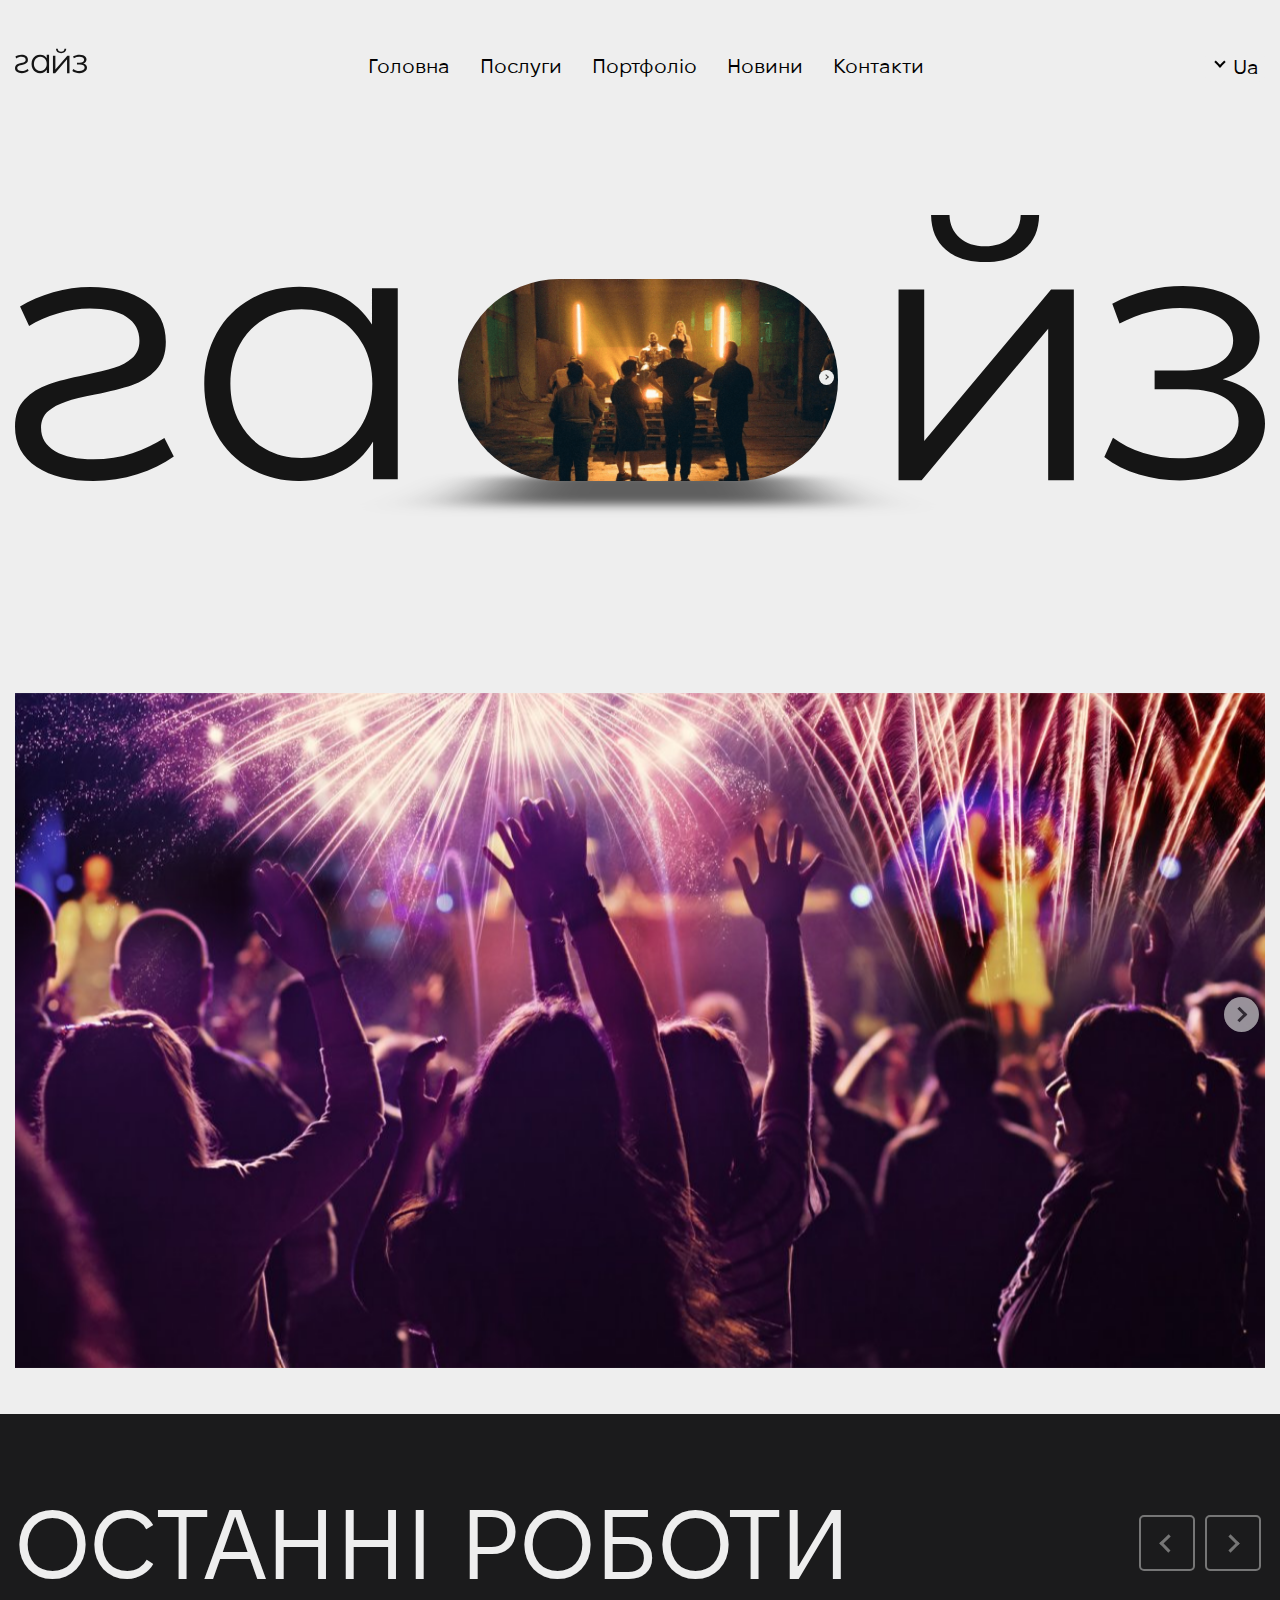
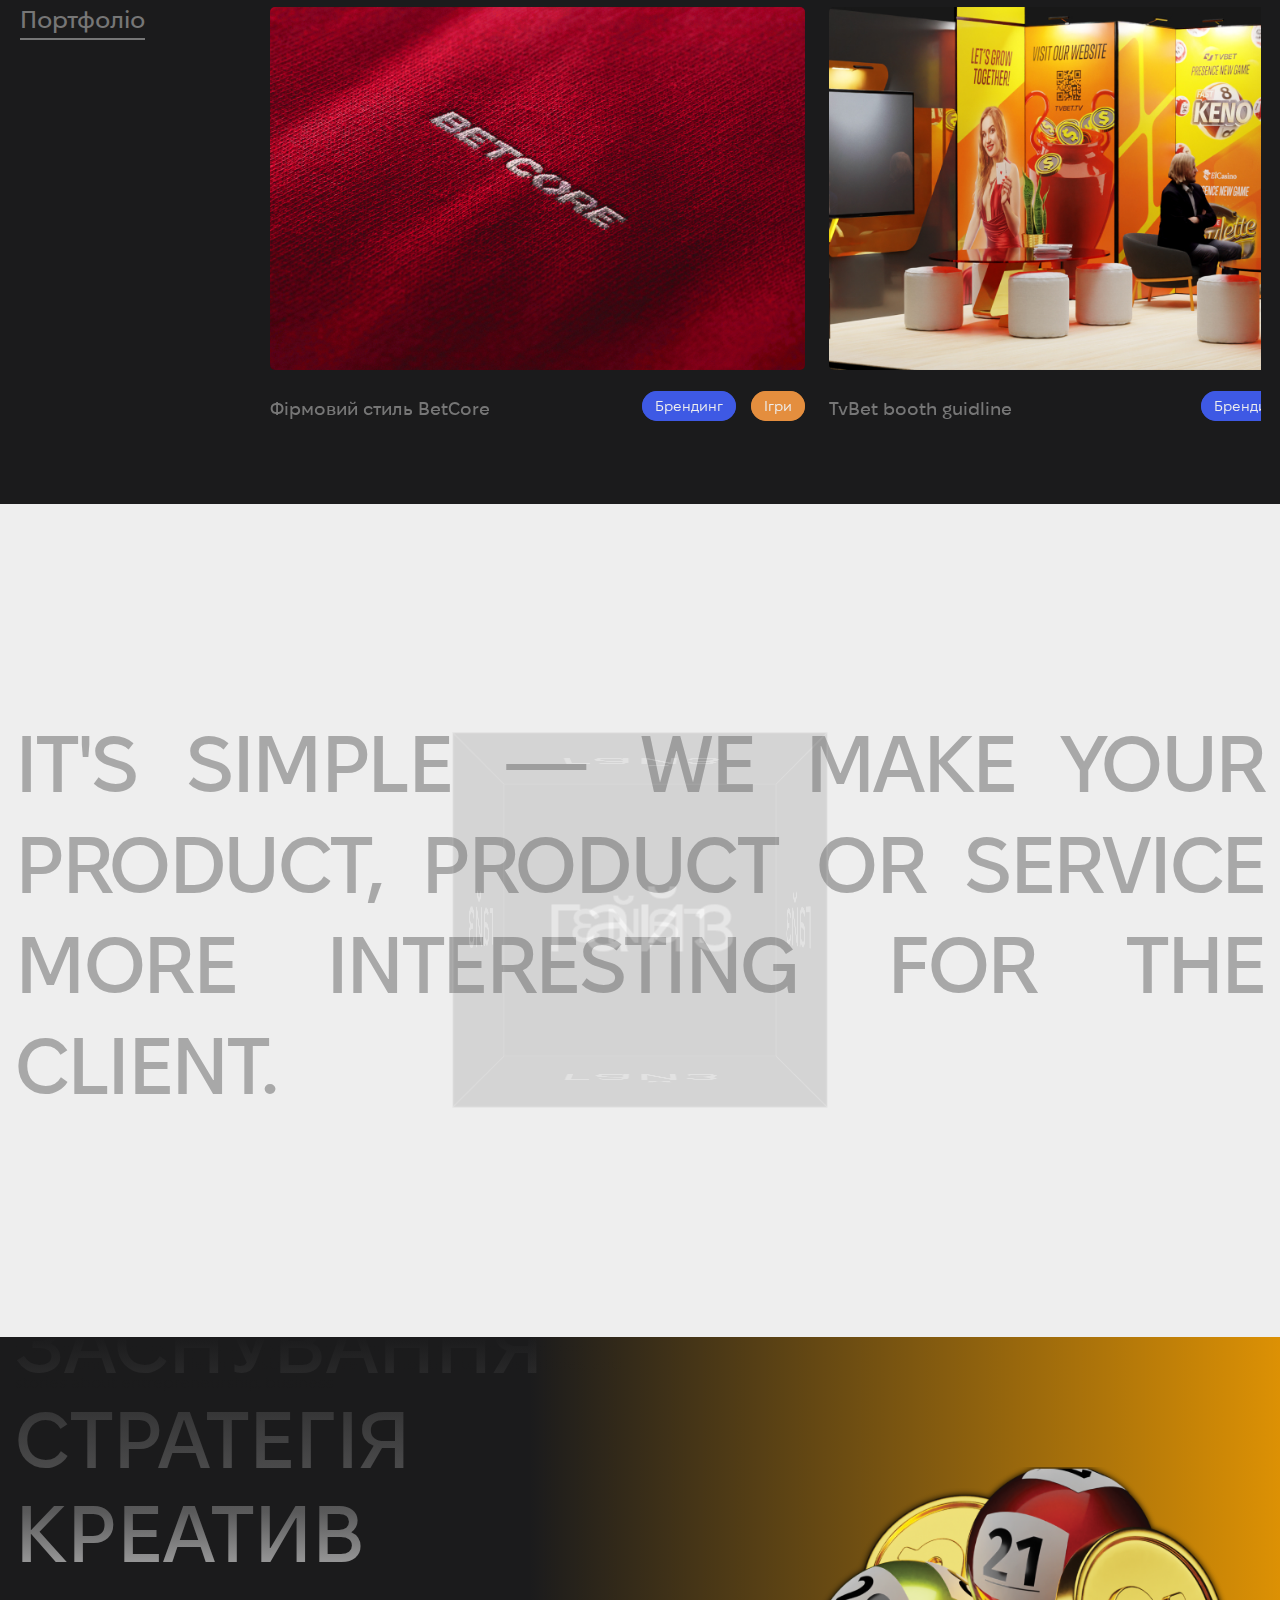
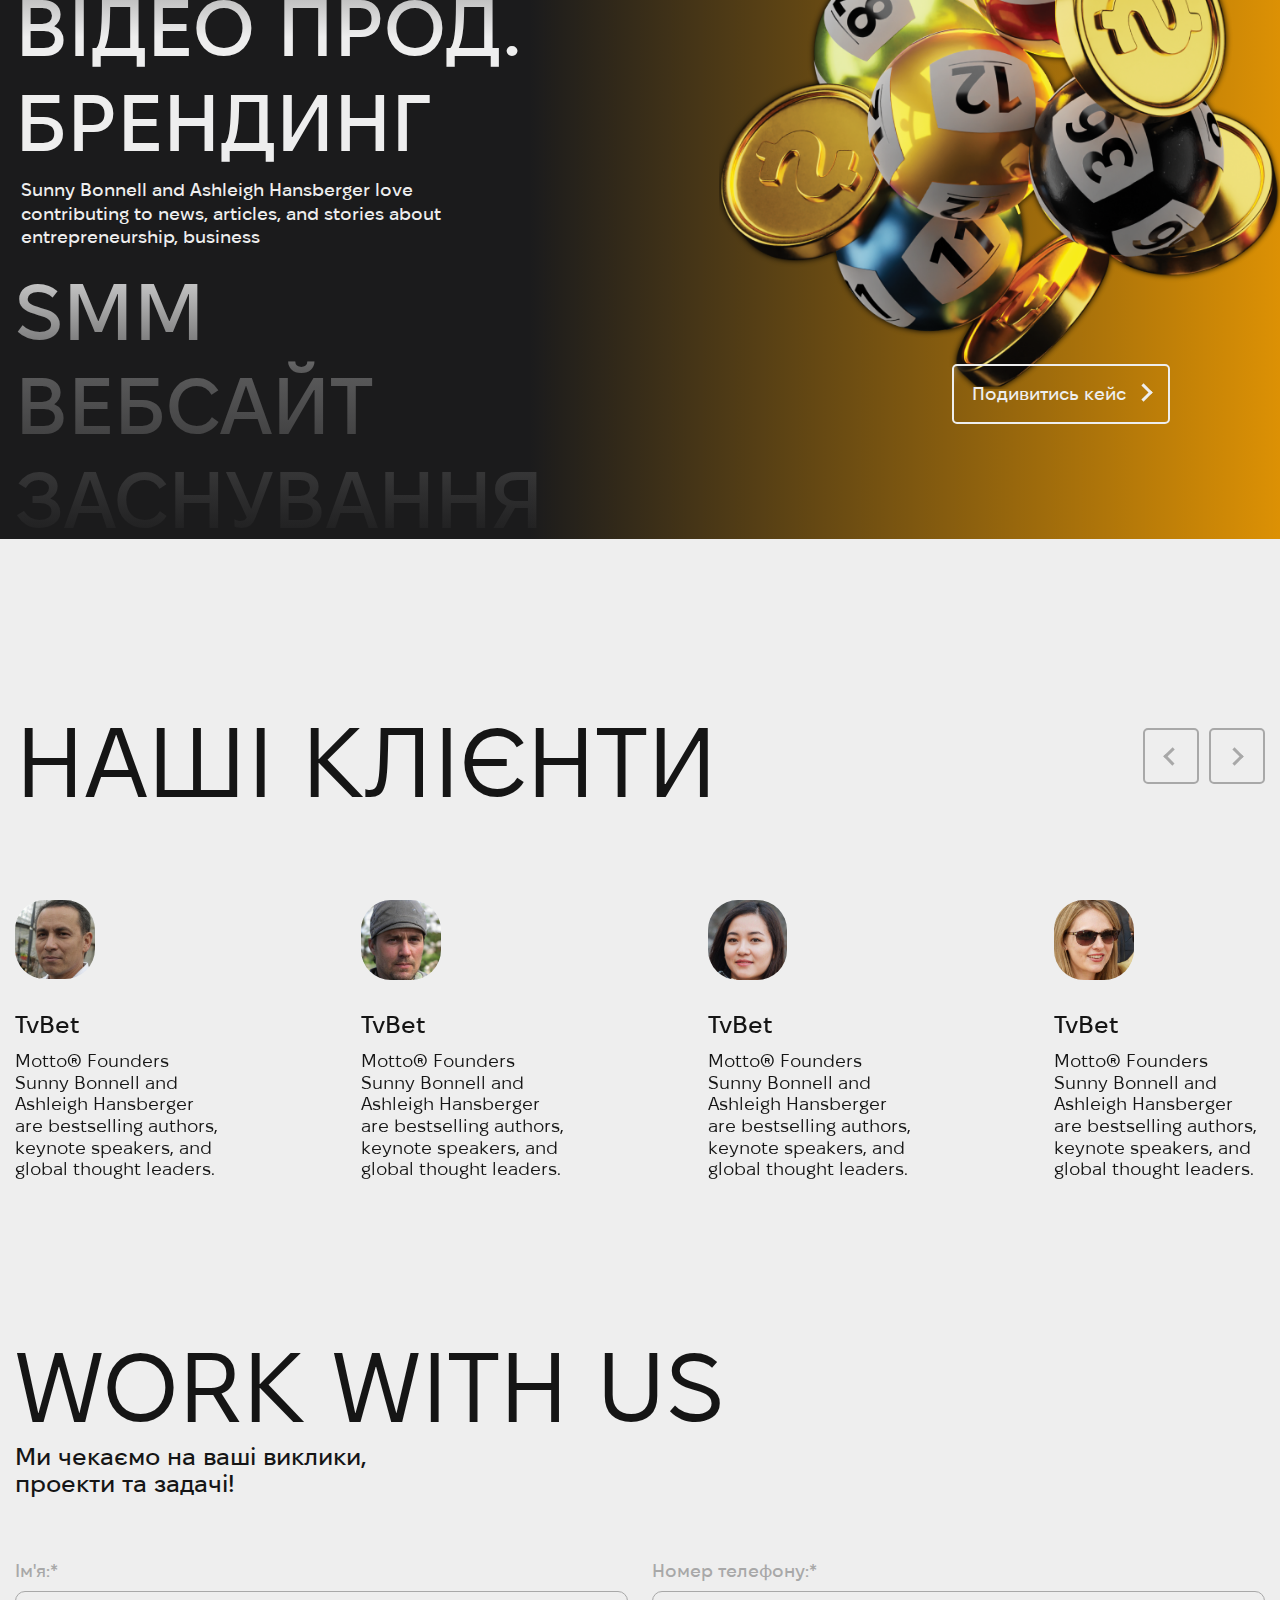
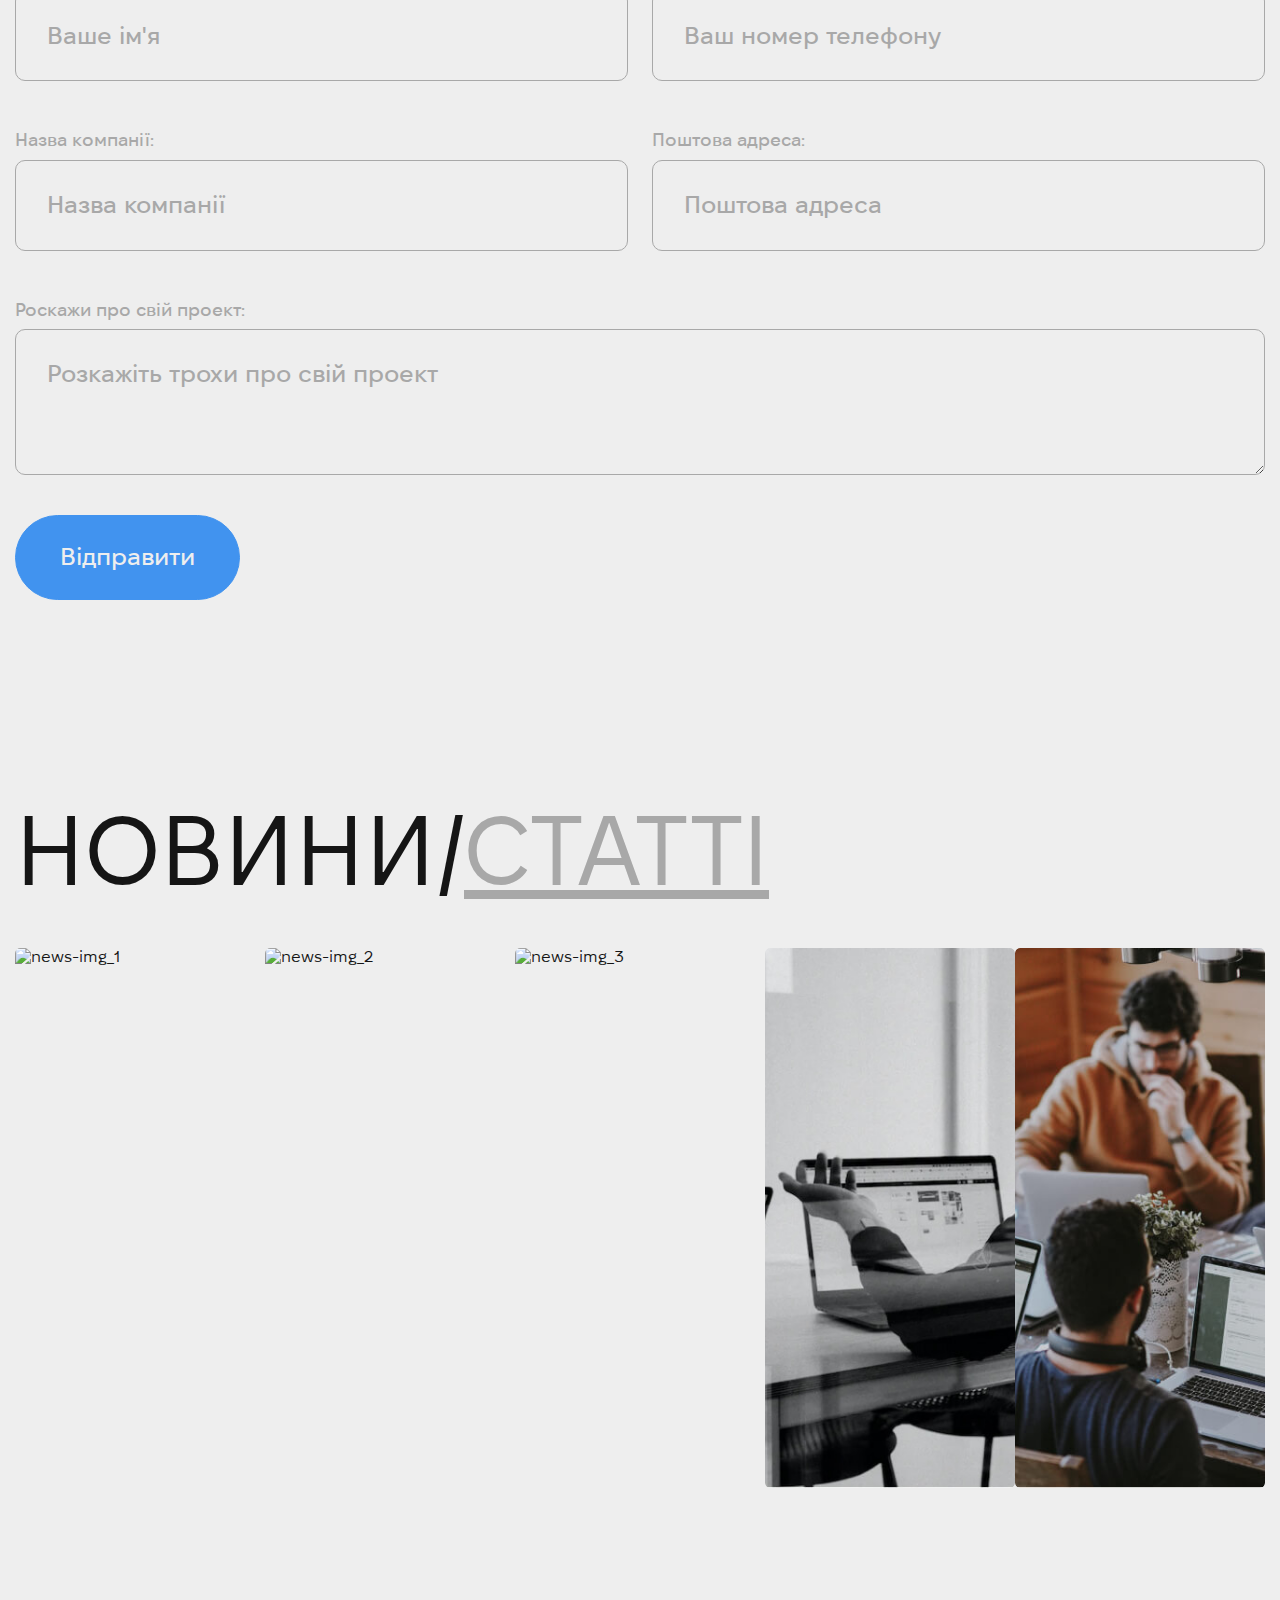
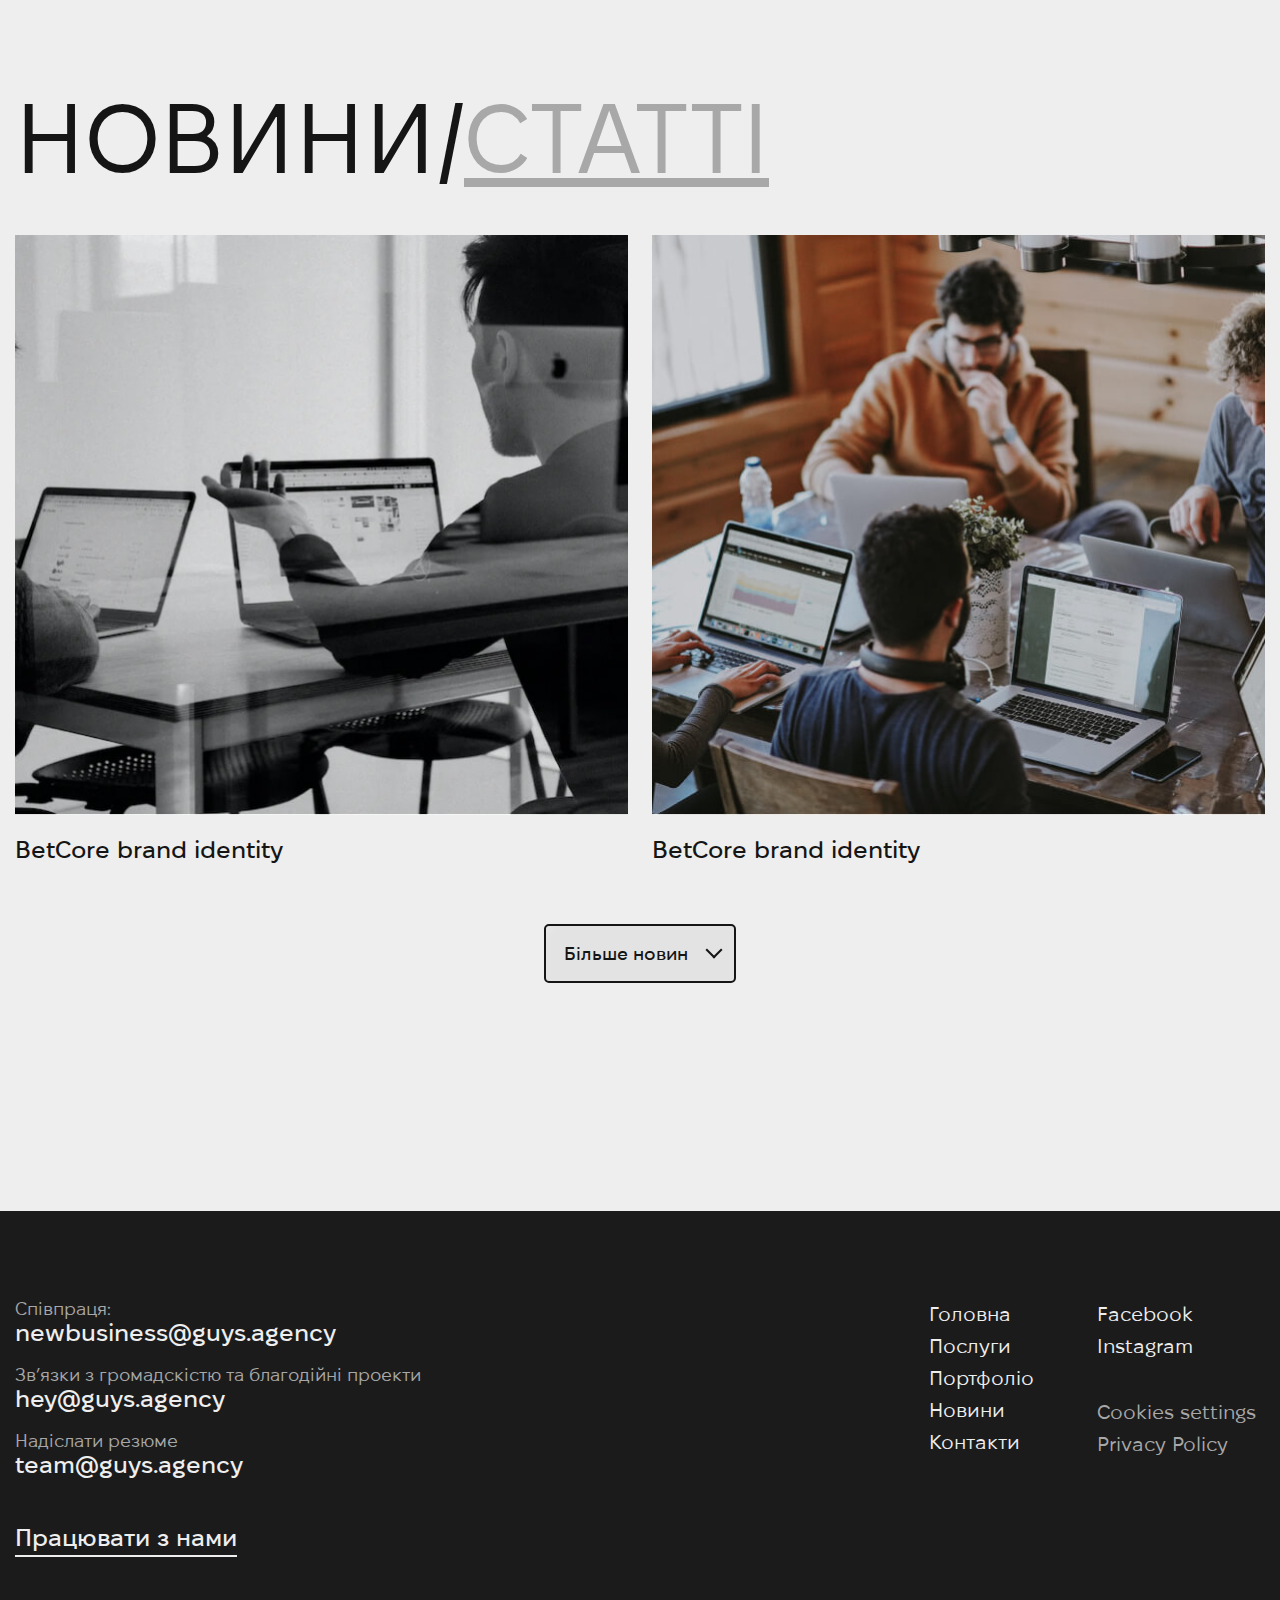
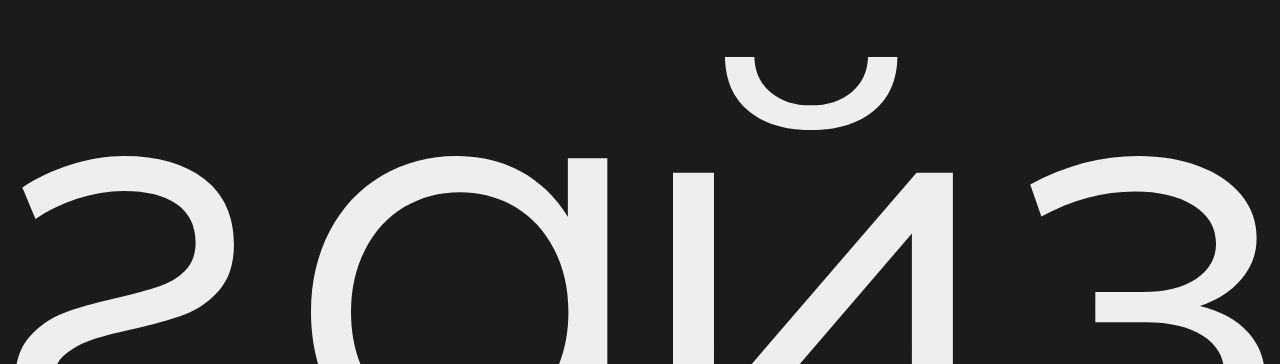
==== index.html @ 920bf9e0 "Add files via upload" ====
<!DOCTYPE html>
<html lang="ua">
<head>
    <meta charset="UTF-8">
    <meta http-equiv="X-UA-Compatible" content="IE=edge">
    <meta name="viewport" content="width=device-width, initial-scale=1.0">
    <meta name="description" content="Креативное агенство.">
    <title>Guys</title>
    <!-- favicon -->
    <link rel="apple-touch-icon" sizes="180x180" href="./favicon/apple-touch-icon.png">
    <link rel="icon" type="image/png" sizes="32x32" href="./favicon/favicon-32x32.png">
    <link rel="icon" type="image/png" sizes="16x16" href="./favicon/favicon-16x16.png">
    <link rel="manifest" href="./favicon/site.webmanifest">
    <link rel="mask-icon" href="./favicon/safari-pinned-tab.svg" color="#5bbad5">
    <meta name="msapplication-TileColor" content="#da532c">
    <meta name="theme-color" content="#dadada">
    <!-- Library -->
    <link rel="stylesheet" href="css/normalize.css">
    <link rel="stylesheet" href="css/swiper-bundle.min.css">
    <link rel="stylesheet" href="css/fonts.css">
    <!-- Custom style -->
    <link rel="stylesheet" href="css/style.css">
    <link rel="stylesheet" href="css/style-media.css">
    <!-- Library scripts -->
    <script src="js/swiper-bundle.min.js" defer></script>
    <script src="js/just-validate.production.min.js" defer></script>
    <script src="js/inputmask.min.js" defer></script>
    <!-- User scripts -->
    <script src="js/script.js" defer></script>
</head>
<body>
    <header class="header none1">
        <h1 class="visually-hidden">Креативне агенство "Гайз"</h1>
        <div class="container">
            <div class="header__container">

                <a href="#!">
                    <!-- <img class="header__logo image" src="img/header/logo.svg" alt="логотип" width="64" height="22"> -->

                    <svg class="header__logo image" xmlns="http://www.w3.org/2000/svg" width="72" height="26" viewBox="0 0 56 19" fill="none">
                        <path d="M1.44809 17.9149C0.482895 17.219 0 16.2278 0 14.9428C0 14.0861 0.217392 13.4079 0.651582 12.9077C1.08577 12.4082 1.60846 12.0424 2.22025 11.8098C2.83144 11.5778 3.64399 11.3459 4.65789 11.1139C5.47816 10.9175 6.12974 10.7389 6.61264 10.5781C7.09494 10.4173 7.49706 10.1768 7.81899 9.85518C8.14092 9.53358 8.30129 9.10522 8.30129 8.5701C8.30129 7.80301 8.01559 7.21385 7.44479 6.80328C6.87339 6.39272 6.05728 6.1871 4.99527 6.1871C4.28726 6.1871 3.57153 6.3077 2.84748 6.5489C2.12343 6.7901 1.48789 7.09786 0.940844 7.47284L0.337373 6.02696C0.98064 5.5986 1.71657 5.25064 2.54574 4.98242C3.37433 4.71486 4.19875 4.58109 5.01902 4.58109C6.56334 4.58109 7.78988 4.93366 8.69925 5.6388C9.60802 6.34395 10.063 7.34829 10.063 8.65116C10.063 9.52567 9.84144 10.2222 9.39953 10.7396C8.95703 11.2576 8.42246 11.6325 7.79463 11.8639C7.1674 12.0958 6.34654 12.3285 5.33323 12.5598C4.51296 12.7384 3.86495 12.9123 3.39037 13.0817C2.91579 13.2517 2.52139 13.4877 2.20778 13.7915C1.89416 14.0953 1.73735 14.5058 1.73735 15.0232C1.73735 15.7731 2.05097 16.3484 2.67879 16.7504C3.30602 17.1518 4.15896 17.3528 5.23701 17.3528C6.1541 17.3528 7.01891 17.2012 7.83146 16.8974C8.64341 16.5943 9.35558 16.2193 9.96737 15.7731L10.5946 17.1386C9.90262 17.6922 9.09008 18.1337 8.15695 18.4639C7.22383 18.7947 6.25032 18.9595 5.23701 18.9595C3.67606 18.9595 2.41329 18.6115 1.44809 17.9156V17.9149Z" fill="#151515"/>
                        <path d="M26.4865 4.68693V18.8245H24.7485V16.0295C24.2031 16.9795 23.4835 17.7052 22.589 18.2066C21.6945 18.7087 20.685 18.9595 19.5603 18.9595C18.299 18.9595 17.158 18.6552 16.1358 18.0459C15.1136 17.4366 14.3123 16.5859 13.7336 15.4924C13.1542 14.3995 12.8649 13.1539 12.8649 11.7567C12.8649 10.3596 13.1542 9.1139 13.7336 8.02105C14.3129 6.9282 15.1136 6.08144 16.1358 5.48143C17.158 4.88142 18.2997 4.58109 19.5603 4.58109C20.6504 4.58109 21.6342 4.81858 22.5123 5.29355C23.3898 5.76853 24.1094 6.46248 24.6717 7.37672V4.68892H26.4865V4.68693ZM22.2569 16.5799C23.0149 16.1228 23.6112 15.4739 24.0459 14.6311C24.4805 13.7889 24.6975 12.8304 24.6975 11.7554C24.6975 10.6804 24.4805 9.72184 24.0459 8.87971C23.6112 8.03759 23.0149 7.38796 22.2569 6.93084C21.4983 6.47373 20.651 6.2455 19.7137 6.2455C18.7765 6.2455 17.9034 6.47373 17.1454 6.93084C16.3868 7.38796 15.7911 8.03759 15.3565 8.87971C14.9218 9.72184 14.7048 10.6804 14.7048 11.7554C14.7048 12.8304 14.9218 13.7896 15.3565 14.6311C15.7911 15.4739 16.3868 16.1228 17.1454 16.5799C17.9034 17.0371 18.7595 17.2653 19.7137 17.2653C20.668 17.2653 21.4983 17.0371 22.2569 16.5799Z" fill="#151515"/>
                        <path d="M29.5135 5.36443H31.397V16.1681L40.7071 5.36443H42.3784V18.9595H40.495V8.15583L31.2116 18.9595H29.5142V5.36443H29.5135ZM32.988 2.5215C32.2803 1.93562 31.918 1.10863 31.9003 0.0405426H33.253C33.2706 0.712311 33.5181 1.25112 33.996 1.65571C34.4732 2.06094 35.0921 2.26323 35.8526 2.26323C36.6132 2.26323 37.236 2.06094 37.7224 1.65571C38.2087 1.25112 38.4607 0.712311 38.4783 0.0405426H39.831C39.8134 1.10926 39.4465 1.93625 38.7303 2.5215C38.0142 3.10739 37.0545 3.40002 35.8526 3.40002C34.6508 3.40002 33.695 3.10739 32.988 2.5215Z" fill="#151515"/>
                        <path d="M55.2202 12.679C55.74 13.2493 55.9999 13.9446 55.9999 14.7635C55.9999 15.5824 55.7312 16.3132 55.1944 16.9552C54.6577 17.5965 53.929 18.0912 53.0084 18.4385C52.0878 18.7858 51.0734 18.9595 49.9659 18.9595C48.9943 18.9595 48.0397 18.8128 47.1027 18.5188C46.1651 18.2247 45.347 17.7932 44.6486 17.2223L45.2621 15.8061C45.8756 16.2869 46.5917 16.6612 47.4098 16.9282C48.2278 17.1953 49.0547 17.3288 49.8897 17.3288C51.1338 17.3288 52.1526 17.0841 52.9448 16.5941C53.7371 16.104 54.1335 15.441 54.1335 14.603C54.1335 13.8544 53.8094 13.2717 53.1619 12.8526C52.5138 12.4343 51.6278 12.2245 50.5033 12.2245H48.202V10.8346H50.4007C51.4063 10.8346 52.2161 10.634 52.8297 10.2334C53.4432 9.83279 53.7503 9.29407 53.7503 8.61656C53.7503 7.868 53.4054 7.28061 52.7145 6.85305C52.0242 6.4255 51.125 6.21172 50.0175 6.21172C48.5683 6.21172 47.1367 6.5952 45.7221 7.36086L45.2105 5.89072C46.8126 5.01785 48.4745 4.58109 50.1962 4.58109C51.2187 4.58109 52.1431 4.73698 52.97 5.04877C53.7962 5.36055 54.4437 5.80192 54.9132 6.37156C55.382 6.94185 55.6161 7.60095 55.6161 8.3495C55.6161 9.09805 55.3813 9.69465 54.9132 10.2472C54.4444 10.7997 53.8094 11.2095 53.0084 11.4766C53.963 11.7081 54.6998 12.1094 55.2196 12.679H55.2202Z" fill="#151515"/>
                    </svg>
                </a>
    
                <div class="header__nav">
                    <nav class="nav">
                        <ul class="nav__list">
                            <li><a href="#!">Головна</a></li>
                            <li><a href="#!">Послуги</a></li>
                            <li><a href="#!">Портфоліо</a></li>
                            <li><a href="#!">Новини</a></li>
                            <li><a href="#!">Контакти</a></li>
                        </ul>
                    </nav>
                </div>
    
                <div class="header__nav-btn">
                    <button class="nav-icon-btn">
                        <div class="nav-circle-wrapper">
                            <div class="nav-circle-item"></div>
                            <div class="nav-circle-item"></div>
                            <div class="nav-circle-item"></div>
                        </div>
                        <div class="nav-icon">
                            Меню
                        </div>
                    </button>
                </div>
    
                <button class="header__nav-close"></button>
    
                <!-- <div class="header__language">
                    <div class="header__language-wrapper">
                        <select name="language" id="language" class="header__language-change">
                            <option value="index.html" selected>Ua</option>
                            <option value="indexRU.html">Ru</option>
                            <option value="indexEN.html">En</option>
                        </select> 
                    </div>
                </div> -->
    
                <div class="header__language">
                    <div class="dropdown">
                        <button class="dropdown__button">Ua</button>
                        <ul class="dropdown__list">
                            <li class="dropdown__list-item" data-value="Ua">
                                <a class="dropdown__list-link" href="./index.html">Ua</a>
                            </li>
                            <li class="dropdown__list-item" data-value="Ru">
                                <a class="dropdown__list-link" href="./indexRu.html">Ru</a>
                            </li>
                            <li class="dropdown__list-item" data-value="En">
                                <a class="dropdown__list-link" href="./indexEn.html">En</a>
                            </li>
                        </ul> 
                        <input type="text" name="select-category" value="" class="dropdown__input-hidden">   
                    </div>
                </div>
            </div>
        </div>

    </header>

    <main>
        <section class="guys none1">
            <div class="container guys__container">
                <div class="guys__content">
                    <img class="guys__letter guys__letter-g" src="./img/guys/g.svg" alt="g">
                    <img class="guys__letter guys__letter-u" src="./img/guys/u.svg" alt="u">

                    <div class="guys__slider-block">
                        <div class="guys__slider swiper">
                            <div class="guys__slider-wrapper swiper-wrapper">
                                <div class="swiper-slide">
                                    <div class="guys__image">
                                        <img src="./img/guys/guys_img_1.png" alt="guys_img_1">
                                    </div>
                                </div>
                                <div class="swiper-slide">
                                    <div class="guys__image">
                                        <img src="./img/guys/guys_img_2.png" alt="guys_img_2">
                                    </div>
                                </div>
                                <div class="swiper-slide">
                                    <div class="guys__image">
                                        <img src="./img/guys/guys_img_3.png" alt="guys_img_3">
                                    </div>
                                </div>
                                <div class="swiper-slide">
                                    <div class="guys__image">
                                        <img src="./img/guys/guys_img_4.png" alt="guys_img_4">
                                    </div>
                                </div>
                            </div>
    
                            <div class="guys__arrow">
                                <button class="guys__slider-btn guys__slider-btn-next">
                                    <i class="arrow-right"></i>
                                </button>
                            </div>
                        </div>
                    </div>

                    <img class="guys__letter guys__letter-y" src="./img/guys/y.svg" alt="y">
                    <img class="guys__letter guys__letter-s" src="./img/guys/s.svg" alt="s">
                </div>
            </div>
        </section>

        <section class="slider none1">
            <div class="container slider__container">
                <div class="slider__slogan-wrapper">
                    <div class="slider__slogan-text">Ми подружимо
                        ваш бізнес із клієнтами</div>
                    <div class="slider__slogan-link">
                        <a href="#!">Працювати з нами</a>
                    </div>
                </div>
                <div class="slider__home swiper">
                    <div class="slider__home-wrapper swiper-wrapper">
                        <div class="swiper-slide">
                            <div class="slider__home-img" style="background-image: url('./img/slider/slider_img_5.png');">
                                <!-- <img src="./img/slider/slider_img_5.png" alt="slider_img_1"> -->
                            </div>
                        </div>
                        <div class="swiper-slide">
                            <div class="slider__home-img" style="background-image: url('./img/slider/slider_img_6.png');">
                                <!-- <img src="./img/slider/slider_img_6.png" alt="slider_img_2"> -->
                            </div>
                        </div>
                        <div class="swiper-slide">
                            <div class="slider__home-img" style="background-image: url('./img/slider/slider_img_7.png');">
                                <!-- <img src="./img/slider/slider_img_7.png" alt="slider_img_3"> -->
                            </div>
                        </div>
                        <div class="swiper-slide">
                            <div class="slider__home-img" style="background-image: url('./img/slider/slider_img_8.png');">
                                <!-- <img src="./img/slider/slider_img_8.png" alt="slider_img_4"> -->
                            </div>
                        </div>
                    </div>
    
                    <div class="slider__home-arrow">
                        <button class="slider__home-arrow-btn slider__home-arrow-btn-next">
                            <i class="slider__home-arrow-right"></i>
                        </button>
                    </div>

                    <!-- <div class="swiper-pagination"></div> -->
                </div>
            </div>
        </section>

        <section class="portfolio none1">
            <div class="portfolio__container">
                <div class="container">
                    <h2 class="portfolio__title">Останні роботи</h2>
                    <div class="portfolio__block">
                        <div class="portfolio__link-wrapper">
                            <a href="#!" class="portfolio__link-item">Портфоліо</a>
                        </div>
                        <div class="portfolio__slider-block">
                            <div class="portfolio__slider swiper">
                                <div class="portfolio__slider-wrapper swiper-wrapper">
                                    <div class="swiper-slide">
                                        <div class="portfolio__slider-item">
                                            <div class="portfolio__slider-img">
                                                <img src="./img/portfolio/portfolio_img-1.jpg" alt="portfolio_img-1">
                                            </div>
                                            <div class="portfolio__description-wrapper">
                                                <a href="#!" class="portfolio__description-name">Фірмовий стиль BetCore</a>
                                                <div class="portfolio__description-btn-wrapper">
                                                    <a href="#!" class="portfolio__description-btn-left">Брендинг</a>
                                                    <a href="#!" class="portfolio__description-btn-right">Ігри</a>
                                                </div>
                                            </div>
                                        </div>
                                    </div>
                                    <div class="swiper-slide">
                                        <div class="portfolio__slider-item">
                                            <div class="portfolio__slider-img">
                                                <img src="./img/portfolio/portfolio_img-2.jpg" alt="portfolio_img-2">
                                            </div>
                                            <div class="portfolio__description-wrapper">
                                                <a href="#!" class="portfolio__description-name">TvBet booth guidline</a>
                                                <div class="portfolio__description-btn-wrapper">
                                                    <a href="#!" class="portfolio__description-btn-left">Брендинг</a>
                                                    <a href="#!" class="portfolio__description-btn-right">Ігри</a>
                                                </div>
                                            </div>
                                        </div>
                                    </div>
                                    <div class="swiper-slide">
                                        <div class="portfolio__slider-item">
                                            <div class="portfolio__slider-img">
                                                <img src="./img/portfolio/portfolio_img-1.jpg" alt="portfolio_img-1">
                                            </div>
                                            <div class="portfolio__description-wrapper">
                                                <a href="#!" class="portfolio__description-name">Фірмовий стиль BetCore</a>
                                                <div class="portfolio__description-btn-wrapper">
                                                    <a href="#!" class="portfolio__description-btn-left">Брендинг</a>
                                                    <a href="#!" class="portfolio__description-btn-right">Ігри</a>
                                                </div>
                                            </div>
                                        </div>
                                    </div>
                                    <div class="swiper-slide">
                                        <div class="portfolio__slider-item">
                                            <div class="portfolio__slider-img">
                                                <img src="./img/portfolio/portfolio_img-2.jpg" alt="portfolio_img-2">
                                            </div>
                                            <div class="portfolio__description-wrapper">
                                                <a href="#!" class="portfolio__description-name">TvBet booth guidline</a>
                                                <div class="portfolio__description-btn-wrapper">
                                                    <a href="#!" class="portfolio__description-btn-left">Брендинг</a>
                                                    <a href="#!" class="portfolio__description-btn-right">Ігри</a>
                                                </div>
                                            </div>
                                        </div>
                                    </div>
        
                                </div>
                            </div>
                            <div class="portfolio__slider-btn-wrapper">
                                <button class="portfolio__slider-btn portfolio__slider-btn-prev">
                                    <i class="slider__btn-prev"></i>
                                </button>
                                <button class="portfolio__slider-btn portfolio__slider-btn-next">
                                    <i class="slider__btn-next"></i>
                                </button>
                            </div>
                        </div>
                    </div>
                </div>
            </div>
        </section>

        <section class="slogan none1">
            <div class="container">
                <h3 class="slogan__text">It's simple     —    <span>we make</span> your product,    product or                  service more interesting for the client.</h3>
            </div>

            <div class="wrap">
                <div class="cube">
                    <div class="front">
                        <!-- <img class="guys__letter" src="./img/guys/g.svg" alt="g"> -->
                        гайз
                    </div>
                    <div class="back">
                        <!-- <img class="guys__letter" src="./img/guys/s.svg" alt="s"> -->
                        гайз
                    </div>
                    <div class="top">
                        <!-- <img class="guys__letter" src="./img/guys/u.svg" alt="u"> -->
                        гайз
                    </div>
                    <div class="bottom">
                        <!-- <img class="guys__letter" src="./img/guys/y.svg" alt="y"> -->
                        гайз
                    </div>
                    <div class="left">
                        <!-- <img class="guys__letter" src="./img/guys/u.svg" alt="u"> -->
                        гайз
                    </div>
                    <div class="right">
                        <!-- <img class="guys__letter" src="./img/guys/y.svg" alt="y"> -->
                        гайз
                    </div>
                </div>
            </div>
        </section>

        <section class="products none1">
            <div class="products__container">
                <div class="container">
                    <div class="products__wrapper">
                        <div class="products__description">
                            <div class="products__description-bg-top"></div>
                            <div class="products__description-bg-bottom"></div>
                            <div class="products__text-animation-horizont">
                                <p>Стратегія&nbsp;&nbsp;Креатив&nbsp;&nbsp;Відео&nbsp;продукція&nbsp;&nbsp;Брендинг&nbsp;&nbsp;SMM&nbsp;&nbsp;Вебсайт&nbsp;&nbsp;Заснування</p>

                                <p>Sunny Bonnell and Ashleigh Hansberger love contributing to news, articles, and stories about entrepreneurship, business</p>
                            </div>
                            <div class="products__text-animation">
                                <p>
                                    Стратегія
                                    <br>
                                    Креатив
                                    <br>
                                    Відео&nbsp;прод.
                                    <br>
                                    Брендинг
                                    <span>
                                        Sunny Bonnell and Ashleigh Hansberger love contributing to news, articles, and stories about entrepreneurship, business 
                                    </span>         
                                    SMM
                                    <br>
                                    Вебсайт 
                                    <br>
                                    Заснування
                                </p>
                                <p>
                                    Стратегія
                                    <br>
                                    Креатив
                                    <br>
                                    Відео&nbsp;прод.
                                    <br>
                                    Брендинг
                                    <span>
                                        Sunny Bonnell and Ashleigh Hansberger love contributing to news, articles, and stories about entrepreneurship, business 
                                    </span>         
                                    SMM
                                    <br>
                                    Вебсайт 
                                    <br>
                                    Заснування
                                </p>
                            </div>
                        </div>
                        <div class="products__animation">
                            <div class="products__description-bg-right"></div>

                            <div class="products__img">
                                <img src="./img/products/products.png" alt="products.png">
                            </div>
                            
                            <div class="products__animation-btn-block">
                                <div class="products__animation-btn-wrapper">
                                    <div class="products__animation-description-wrapper">
                                        <a href="#!" class="products__description-name">Фірмовий стиль BetCore</a>
                                        <div class="products__description-btn-wrapper">
                                            <a href="#!" class="products__description-btn-left">Брендинг</a>
                                            <a href="#!" class="products__description-btn-right">Ігри</a>
                                        </div>
                                    </div>
    
                                    <div class="products__btn-wrapper">
                                        <a href="#!" data-ripple="once" class="products__animation-btn products__animation-btn-next">Подивитись кейс
                                            <i class="products__btn-next"></i>
                                            <!-- <span class="ripple"></span> -->
                                        </a>
                                    </div>
                                </div>
                            </div>

                        </div>
                    </div>
                </div>
            </div>
        </section>

        <section class="clients none1">
            <div class="clients__container">
                <div class="container">
                    <h2 class="clients__title">Наші клієнти</h2>
                    <div class="clients__slider-block">
                        <div class="clients__slider swiper">
                            <div class="clients__slider-wrapper swiper-wrapper">

                                <div class="swiper-slide">
                                    <div class="clients__slider-item">
                                        <div class="clients__slider-item-img">
                                            <img src="./img/clients/clients_img-1.jpg" alt="clients_img-1">
                                        </div>
                                        <div class="clients__slider-item-description">
                                            <h3 class="clients__slider-description-name">TvBet</h3>
                                            <div class="clients__slider-description-text">
                                                Motto® Founders Sunny Bonnell and Ashleigh Hansberger are bestselling authors, keynote speakers, and global thought leaders. 
                                            </div>
                                        </div>
                                    </div>
                                </div>  
                                
                                <div class="swiper-slide">
                                    <div class="clients__slider-item">
                                        <div class="clients__slider-item-img">
                                            <img src="./img/clients/clients_img-2.jpg" alt="clients_img-2">
                                        </div>
                                        <div class="clients__slider-item-description">
                                            <h3 class="clients__slider-description-name">TvBet</h3>
                                            <div class="clients__slider-description-text">
                                                Motto® Founders Sunny Bonnell and Ashleigh Hansberger are bestselling authors, keynote speakers, and global thought leaders. 
                                            </div>
                                        </div>
                                    </div>
                                </div>    
                                <div class="swiper-slide">
                                    <div class="clients__slider-item">
                                        <div class="clients__slider-item-img">
                                            <img src="./img/clients/clients_img-3.jpg" alt="clients_img-3">
                                        </div>
                                        <div class="clients__slider-item-description">
                                            <h3 class="clients__slider-description-name">TvBet</h3>
                                            <div class="clients__slider-description-text">
                                                Motto® Founders Sunny Bonnell and Ashleigh Hansberger are bestselling authors, keynote speakers, and global thought leaders. 
                                            </div>
                                        </div>
                                    </div>
                                </div>    
                                <div class="swiper-slide">
                                    <div class="clients__slider-item">
                                        <div class="clients__slider-item-img">
                                            <img src="./img/clients/clients_img-4.jpg" alt="clients_img-4">
                                        </div>
                                        <div class="clients__slider-item-description">
                                            <h3 class="clients__slider-description-name">TvBet</h3>
                                            <div class="clients__slider-description-text">
                                                Motto® Founders Sunny Bonnell and Ashleigh Hansberger are bestselling authors, keynote speakers, and global thought leaders. 
                                            </div>
                                        </div>
                                    </div>
                                </div>    
                                <div class="swiper-slide">
                                    <div class="clients__slider-item">
                                        <div class="clients__slider-item-img">
                                            <img src="./img/clients/clients_img-5.jpg" alt="clients_img-5">
                                        </div>
                                        <div class="clients__slider-item-description">
                                            <h3 class="clients__slider-description-name">TvBet</h3>
                                            <div class="clients__slider-description-text">
                                                Motto® Founders Sunny Bonnell and Ashleigh Hansberger are bestselling authors, keynote speakers, and global thought leaders. 
                                            </div>
                                        </div>
                                    </div>
                                </div>    
                                <div class="swiper-slide">
                                    <div class="clients__slider-item">
                                        <div class="clients__slider-item-img">
                                            <img src="./img/clients/clients_img-6.jpg" alt="clients_img-6">
                                        </div>
                                        <div class="clients__slider-item-description">
                                            <h3 class="clients__slider-description-name">TvBet</h3>
                                            <div class="clients__slider-description-text">
                                                Motto® Founders Sunny Bonnell and Ashleigh Hansberger are bestselling authors, keynote speakers, and global thought leaders. 
                                            </div>
                                        </div>
                                    </div>
                                </div>    
                                <div class="swiper-slide">
                                    <div class="clients__slider-item">
                                        <div class="clients__slider-item-img">
                                            <img src="./img/clients/clients_img-7.jpg" alt="clients_img-7">
                                        </div>
                                        <div class="clients__slider-item-description">
                                            <h3 class="clients__slider-description-name">TvBet</h3>
                                            <div class="clients__slider-description-text">
                                                Motto® Founders Sunny Bonnell and Ashleigh Hansberger are bestselling authors, keynote speakers, and global thought leaders. 
                                            </div>
                                        </div>
                                    </div>
                                </div>    
                                <div class="swiper-slide">
                                    <div class="clients__slider-item">
                                        <div class="clients__slider-item-img">
                                            <img src="./img/clients/clients_img-8.jpg" alt="clients_img-8">
                                        </div>
                                        <div class="clients__slider-item-description">
                                            <h3 class="clients__slider-description-name">TvBet</h3>
                                            <div class="clients__slider-description-text">
                                                Motto® Founders Sunny Bonnell and Ashleigh Hansberger are bestselling authors, keynote speakers, and global thought leaders. 
                                            </div>
                                        </div>
                                    </div>
                                </div>    
                                <div class="swiper-slide">
                                    <div class="clients__slider-item">
                                        <div class="clients__slider-item-img">
                                            <img src="./img/clients/clients_img-9.jpg" alt="clients_img-9">
                                        </div>
                                        <div class="clients__slider-item-description">
                                            <h3 class="clients__slider-description-name">TvBet</h3>
                                            <div class="clients__slider-description-text">
                                                Motto® Founders Sunny Bonnell and Ashleigh Hansberger are bestselling authors, keynote speakers, and global thought leaders. 
                                            </div>
                                        </div>
                                    </div>
                                </div>    
                                <div class="swiper-slide">
                                    <div class="clients__slider-item">
                                        <div class="clients__slider-item-img">
                                            <img src="./img/clients/clients_img-10.jpg" alt="clients_img-10">
                                        </div>
                                        <div class="clients__slider-item-description">
                                            <h3 class="clients__slider-description-name">TvBet</h3>
                                            <div class="clients__slider-description-text">
                                                Motto® Founders Sunny Bonnell and Ashleigh Hansberger are bestselling authors, keynote speakers, and global thought leaders. 
                                            </div>
                                        </div>
                                    </div>
                                </div>    
                            </div>
                        </div>
                        <div class="clients__slider-btn-wrapper">
                            <button class="clients__slider-btn clients__slider-btn-prev">
                                <i class="slider__btn-prev"></i>
                            </button>
                            <button class="clients__slider-btn clients__slider-btn-next">
                                <i class="slider__btn-next"></i>
                            </button>
                        </div>
                    </div>
                </div>
            </div>
        </section>

        <section class="contacts none1">
            <div class="container">
                <div class="contacts__container">
                    <div class="contacts__content">
                        <h2 class="contacts__title">Work with us</h2>
    
                        <p class="contacts__subtitle">Ми чекаємо на ваші виклики,<br>
                            проекти та задачі!</p>
    
                        <form class="contacts__form">
                            <fieldset class="contacts__fieldset">
                                <input type="hidden" name="title" value="Заявка с сайта Гайз">
                                <div class="contacts__wrapper-input-block">
                                    <label class="contacts__wrapper-input">
                                        <span class="contacts__text">Ім'я:*</span>
                                        <input type="text" class="contacts__input" name="name" id="name" placeholder="Ваше ім'я">
                                    </label>
    
                                    <label class="contacts__wrapper-input">
                                        <span class="contacts__text">Номер телефону:*</span>
                                        <input type="tel" class="contacts__input" name="phone" id="phone" placeholder="Ваш номер телефону">
                                    </label>
                                </div>

                                <div class="contacts__wrapper-input-block">
                                    <label class="contacts__wrapper-input">
                                        <span class="contacts__text">Назва компанії:</span>
                                        <input type="text" class="contacts__input" name="company" id="company" placeholder="Назва компанії">
                                    </label>
    
                                    <label class="contacts__wrapper-input">
                                        <span class="contacts__text">Поштова адреса:</span>
                                        <input type="email" class="contacts__input" name="email" id="email" placeholder="Поштова адреса">
                                    </label>
                                </div>

                                <label class="contacts__wrapper-textarea">
                                    <span class="contacts__text">Роскажи про свій проект:</span>
                                    <textarea class="contacts__textarea" name="textarea" placeholder="Розкажіть трохи про свій проект"></textarea>
                                </label>
                                
                            </fieldset>
                            <button type="submit" class="contacts__submit" onclick="isEmail()">Відправити</button>
                        </form>
                    </div>
                </div>
            </div>
        </section>

        <section class="news none1">
            <div class="container">
                <div class="news__container">
                    <div class="news__content">
                        <h2 class="news__title">Новини/<span>Статті</span></h2>

                        <div class="news__description-wrapper">

                            <div class="news__description">
                                <img src="./img/news/news-img_1.jpg" alt="news-img_1">
                                <div class="news__text">
                                    <h3>BetCore brand identity</h3>
                                </div>
                            </div>
                            <div class="news__description">
                                <img src="./img/news/news-img_2.jpg" alt="news-img_2">
                                <div class="news__text">
                                    <h3>BetCore brand identity</h3>
                                </div>
                            </div>
                            <div class="news__description">
                                <img src="./img/news/news-img_3.jpg" alt="news-img_3">
                                <div class="news__text">
                                    <h3>BetCore brand identity</h3>
                                </div>
                            </div>
                            <div class="news__description">
                                <img src="./img/news/news-img_4.jpg" alt="news-img_4">
                                <div class="news__text">
                                    <h3>BetCore brand identity</h3>
                                </div>
                            </div>
                            <div class="news__description">
                                <img src="./img/news/news-img_5.jpg" alt="news-img_5">
                                <div class="news__text">
                                    <h3>BetCore brand identity</h3>
                                </div>
                            </div>
                        </div>
                    </div>
                </div>
            </div>
        </section>

        <section class="news1 none1">
            <div class="container">
                <div class="news__container1">
                    <div id="news" class="news__content1">
                        <h2 class="news__title1">Новини/<span>Статті</span></h2>

                        <div class="news__description-wrapper1">

                            <a href="#!" class="news__description1">
                                <div class="news__img1" style="background-image: url('./img/news/news-img_4.jpg');">
                                    <!-- <img src="./img/news/news-img_4.jpg" alt="news-img_4"> -->
                                </div>
                                <div class="news__text1">
                                    <h3>BetCore brand identity</h3>
                                </div>
                            </a>
                            <a href="#!" class="news__description1">
                                <div class="news__img1" style="background-image: url('./img/news/news-img_5.jpg');">
                                    <!-- <img src="./img/news/news-img_5.jpg" alt="news-img_5"> -->
                                </div>
                                <div class="news__text1">
                                    <h3>BetCore brand identity</h3>
                                </div>
                            </a>
                        </div>

                        <!-- <div class="news__button-wrapper">
                            <button сlass="news__button-wrapper-btn">Більше новин</button>
                        </div> -->

                        <div class="news__btn-wrapper-open">
                            <a href="#!" data-ripple="once" class="news__animation-btn news__animation-btn-open">Більше новин
                                <i class="news__btn-open"></i>
                                <!-- <span class="ripple"></span> -->
                            </a>
                        </div>

                        <div class="news__wrapper-list">

                            <div class="news__description-wrapper1">

                                <a href="#!" class="news__description1">
                                    <div class="news__img1" style="background-image: url('./img/news/news-img_1.jpg');">
                                        <!-- <img src="./img/news/news-img_1.jpg" alt="news-img_1"> -->
                                    </div>
                                    <div class="news__text1">
                                        <h3>BetCore brand identity</h3>
                                    </div>
                                </a>
                                <a href="#!" class="news__description1">
                                    <div class="news__img1" style="background-image: url('./img/news/news-img_2.jpg');">
                                        <!-- <img src="./img/news/news-img_2.jpg" alt="news-img_2"> -->
                                    </div>
                                    <div class="news__text1">
                                        <h3>BetCore brand identity</h3>
                                    </div>
                                </a>
                            </div>

                            <div class="news__description-wrapper1">

                                <a href="#!" class="news__description1">
                                    <div class="news__img1" style="background-image: url('./img/news/news-img_3.jpg');">
                                        <!-- <img src="./img/news/news-img_3.jpg" alt="news-img_3"> -->
                                    </div>
                                    <div class="news__text1">
                                        <h3>BetCore brand identity</h3>
                                    </div>
                                </a>
                                <a href="#!" class="news__description1">
                                    <div class="news__img1" style="background-image: url('./img/news/news-img_4.jpg');">
                                        <!-- <img src="./img/news/news-img_4.jpg" alt="news-img_4"> -->
                                    </div>
                                    <div class="news__text1">
                                        <h3>BetCore brand identity</h3>
                                    </div>
                                </a>
                            </div>

                            <div class="news__description-wrapper1">

                                <a href="#!" class="news__description1">
                                    <div class="news__img1" style="background-image: url('./img/news/news-img_5.jpg');">
                                        <!-- <img src="./img/news/news-img_5.jpg" alt="news-img_5"> -->
                                    </div>
                                    <div class="news__text1">
                                        <h3>BetCore brand identity</h3>
                                    </div>
                                </a>
                                <a href="#!" class="news__description1">
                                    <div class="news__img1" style="background-image: url('./img/news/news-img_1.jpg');">
                                        <!-- <img src="./img/news/news-img_1.jpg" alt="news-img_1"> -->
                                    </div>
                                    <div class="news__text1">
                                        <h3>BetCore brand identity</h3>
                                    </div>
                                </a>
                            </div>

                        </div>

                        <div class="news__btn-wrapper-close">
                            <a href="#news" data-ripple="once" class="news__animation-btn news__animation-btn-close">Закрити
                                <i class="news__btn-close"></i>
                                <!-- <span class="ripple"></span> -->
                            </a>
                        </div>

                    </div>
                </div>
            </div>
        </section>

    </main>

    <footer class="footer none1">
        <div class="footer__container-bg">
            <div class="footer__container">
                <div class="container">
                    <div class="footer__content-items">
    
                        <div class="footer__site-links-wrapper">
                            <ul class="footer__site-list">
                                <li>Співпраця:
                                    <a href="https://newbusiness@guys.agency">newbusiness@guys.agency</a>
                                </li>
                                <li>Зв’язки з громадскістю та благодійні проекти
                                    <a href="https://hey@guys.agency">hey@guys.agency</a>
                                </li>
                                <li>Надіслати резюме
                                    <a href="https://team@guys.agency">team@guys.agency</a>
                                </li>
                            </ul>
                            <a class="footer__work-link" href="#!">Працювати з нами</a>
                        </div>
    
                        <div class="footer__menu-wrapper">
                            <ul class="footer__menu">
                                <li><a href="#!">Головна</a></li>
                                <li><a href="#!">Послуги</a></li>
                                <li><a href="#!">Портфоліо</a></li>
                                <li><a href="#!">Новини</a></li>
                                <li><a href="#!">Контакти</a></li>
                            </ul>
    
                            <div class="footer__social-wrapper">
                                <ul class="footer__social">
                                    <li><a href="#!">Facebook</a></li>
                                    <li><a href="#!">Instagram</a></li>
                                </ul>
        
                                <ul class="footer__cookies">
                                    <li><a href="#!">Cookies settings</a></li>
                                    <li><a href="#!">Privacy Policy</a></li>
                                </ul>    
                            </div>
    
                        </div>
    
                    </div>    
                </div>
                <div class="footer__decor">
                    <div class="footer__decor-items">
                        <!-- <div class="footer__decor-img" style="background-image: url('./img/footer/footer_img-1.svg');">
                        </div>
                        <div class="footer__decor-img" style="background-image: url('./img/footer/footer_img-2.svg');">
                        </div>
                        <div class="footer__decor-img" style="background-image: url('./img/footer/footer_img-3.svg');">
                        </div>
                        <div class="footer__decor-img" style="background-image: url('./img/footer/footer_img-4.svg');">
                        </div> -->
    
                        <!-- <img src="./img/footer/footer_img-1.svg" alt="footer_img-1.svg">
                        <img src="./img/footer/footer_img-2.svg" alt="footer_img-2.svg">
                        <img src="./img/footer/footer_img-3.svg" alt="footer_img-3.svg">
                        <img src="./img/footer/footer_img-4.svg" alt="footer_img-4.svg"> -->
    
                        <svg width="273" height="370" viewBox="0 0 273 370" fill="none" xmlns="http://www.w3.org/2000/svg">
                            <path d="M37.2366 342.87C12.4173 324.975 0 299.488 0 266.443C0 244.413 5.59008 226.976 16.755 214.114C27.9198 201.268 41.3604 191.863 57.0921 185.881C72.8084 179.916 93.7025 173.951 119.774 167.986C140.867 162.936 157.622 158.344 170.039 154.209C182.441 150.074 192.781 143.889 201.059 135.619C209.338 127.35 213.461 116.335 213.461 102.575C213.461 82.8493 206.115 67.6995 191.437 57.1421C176.744 46.5847 155.758 41.2976 128.45 41.2976C110.244 41.2976 91.8391 44.3987 73.2208 50.601C54.6025 56.8032 38.2599 64.717 24.1931 74.3593L8.67531 37.1797C25.2164 26.1647 44.1402 17.2172 65.4619 10.3201C86.7683 3.44005 107.968 0 129.06 0C168.771 0 200.311 9.06614 223.695 27.1984C247.063 45.3307 258.762 71.1565 258.762 104.659C258.762 127.146 253.065 145.058 241.702 158.361C230.323 171.681 216.577 181.323 200.433 187.271C184.304 193.236 163.197 199.218 137.14 205.166C116.048 209.758 99.3842 214.232 87.1807 218.587C74.9773 222.959 64.8357 229.026 56.7713 236.838C48.707 244.65 44.6748 255.208 44.6748 268.51C44.6748 287.795 52.7391 302.589 68.8832 312.926C85.0119 323.246 106.945 328.415 134.666 328.415C158.248 328.415 180.486 324.517 201.38 316.705C222.259 308.91 240.572 299.268 256.303 287.795L272.432 322.907C254.639 337.142 233.745 348.496 209.75 356.986C185.755 365.493 160.722 369.729 134.666 369.729C94.5272 369.729 62.0559 360.782 37.2366 342.887V342.87Z" fill="#EEEEEE"/>
                        </svg>
                            
                        <svg width="351" height="370" viewBox="0 0 351 370" fill="none" xmlns="http://www.w3.org/2000/svg">
                            <path d="M350.27 2.72172V366.259H305.578V294.389C291.555 318.816 273.05 337.477 250.049 350.371C227.049 363.282 201.088 369.729 172.167 369.729C139.736 369.729 110.394 361.904 84.11 346.237C57.8256 330.57 37.2187 308.695 22.3377 280.576C7.4405 252.474 0 220.443 0 184.516C0 148.589 7.4405 116.558 22.3377 88.4561C37.2349 60.3543 57.8256 38.5804 84.11 23.1517C110.394 7.7229 139.752 0 172.167 0C200.198 0 225.496 6.10688 248.076 18.3206C270.64 30.5344 289.145 48.3787 303.605 71.8876V2.77277H350.27V2.72172ZM241.509 308.542C261 296.787 276.334 280.1 287.511 258.428C298.688 236.773 304.268 212.124 304.268 184.482C304.268 156.839 298.688 132.191 287.511 110.536C276.334 88.8813 261 72.1767 241.509 60.4223C222.002 48.6678 200.214 42.7991 176.114 42.7991C152.013 42.7991 129.562 48.6678 110.071 60.4223C90.5639 72.1767 75.2462 88.8813 64.0692 110.536C52.8923 132.191 47.3119 156.839 47.3119 184.482C47.3119 212.124 52.8923 236.79 64.0692 258.428C75.2462 280.1 90.5639 296.787 110.071 308.542C129.562 320.296 151.576 326.165 176.114 326.165C200.651 326.165 222.002 320.296 241.509 308.542Z" fill="#EEEEEE"/>
                        </svg>
                            
                        <svg width="331" height="487" viewBox="0 0 331 487" fill="none" xmlns="http://www.w3.org/2000/svg">
                            <path d="M0 136.9H48.4314V414.707L287.835 136.9H330.81V486.486H282.379V208.679L43.6638 486.486H0.0168037V136.9H0ZM89.342 63.7961C71.1446 48.7304 61.8276 27.465 61.3744 0H96.1577C96.6109 17.274 102.973 31.1292 115.262 41.5329C127.533 51.9529 143.448 57.1547 163.005 57.1547C182.562 57.1547 198.577 51.9529 211.083 41.5329C223.59 31.1292 230.07 17.274 230.523 0H265.306C264.853 27.4814 255.419 48.7467 237.003 63.7961C218.587 78.8618 193.91 86.3864 163.005 86.3864C132.099 86.3864 107.523 78.8618 89.342 63.7961Z" fill="#EEEEEE"/>
                        </svg>
                            
                        <svg width="292" height="370" viewBox="0 0 292 370" fill="none" xmlns="http://www.w3.org/2000/svg">
                            <path d="M271.843 208.232C285.209 222.896 291.892 240.775 291.892 261.833C291.892 282.891 284.982 301.683 271.18 318.191C257.377 334.683 238.639 347.402 214.966 356.333C191.293 365.264 165.209 369.729 136.731 369.729C111.747 369.729 87.2002 365.957 63.1064 358.397C38.9965 350.836 17.9611 339.74 0 325.059L15.7766 288.642C31.5532 301.007 49.9674 310.631 71.0028 317.498C92.0383 324.365 113.3 327.799 134.773 327.799C166.763 327.799 192.96 321.507 213.332 308.906C233.704 296.304 243.898 279.255 243.898 257.706C243.898 238.458 235.565 223.472 218.915 212.697C202.248 201.94 179.465 196.544 150.549 196.544H91.3748V160.804H147.912C173.769 160.804 194.594 155.645 210.371 145.344C226.148 135.044 234.044 121.191 234.044 103.769C234.044 84.5207 225.177 69.4162 207.41 58.4219C189.659 47.4277 166.536 41.9305 138.057 41.9305C100.792 41.9305 63.9802 51.7915 27.605 71.4798L14.4497 33.6763C55.6469 11.2311 98.3813 0 142.653 0C168.947 0 192.717 4.00869 213.979 12.0261C235.225 20.0434 251.876 31.3929 263.947 46.0407C276.002 60.7054 282.021 77.6535 282.021 96.9019C282.021 116.15 275.985 131.492 263.947 145.7C251.892 159.908 235.565 170.445 214.966 177.312C239.513 183.266 258.461 193.584 271.827 208.232H271.843Z" fill="#EEEEEE"/>
                        </svg>
                    </div>
                </div>
            </div>

        </div>
    </footer>

    <div class="popup__thx">
        <div class="popup__thx-body">
            <h3>Спасибо&nbsp;за&nbsp;заявку!</h3>
            <p>Мы вам перезвоним в&nbsp;течении 10&nbsp;минут.</p>
            <p class="popup__thx-text">Ваша заявка № 100.</p>
        </div>
    </div>

</body>
</html>
---- css/fonts.css ----
/* @font-face {
    font-family: Inter;
    font-weight: 500;
    font-display: swap;
    src: local('InterMedium'), local('Inter-Medium'), local('Inter Medium'),
        url('../fonts/inter-v12-cyrillic_latin-500.woff2') format('woff2'),
        url('../fonts/inter-v12-cyrillic_latin-500.woff') format('woff');
}

@font-face {
    font-family: Inter;
    font-weight: 400;
    font-display: swap;
    src: local('Inter'), local('InterRegular'), local('Inter Regular'),
        url('../fonts/inter-v12-cyrillic_latin-regular.woff2') format('woff2'),
        url('../fonts/inter-v12-cyrillic_latin-regular.woff') format('woff');
} */

@font-face {
    font-family: Fixel;
    font-weight: 500;
    font-display: swap;
    src: local('FixelMedium'), local('Fixel-Medium'), local('Fixel Medium'),
        url('../fonts/FixelDisplay-Medium.woff2') format('woff2'),
        url('../fonts/FixelDisplay-Medium.woff') format('woff');
}

@font-face {
    font-family: Fixel;
    font-weight: 400;
    font-display: swap;
    src: local('Fixel'), local('FixelRegular'), local('Fixel Regular'),
        url('../fonts/FixelDisplay-Regular.woff2') format('woff2'),
        url('../fonts/FixelDisplay-Regular.woff') format('woff');
}
---- css/style.css ----
/* reset style */
* {
	padding: 0px;
	margin: 0px;
    border: none;
}

*, 
*::after, 
*::before {
    box-sizing: border-box;
}

html {
    scroll-behavior: smooth;
}

ul, ul li {
	list-style: none;
}

img {
	vertical-align: top;
}

img, svg {
	max-width: 100%;
	height: auto;
}

a, a:link, a:visited  {
    text-decoration: none;
}

a:hover  {
    text-decoration: none;
    cursor: pointer;
}

body {
    min-width: 320px;
    font-family: Fixel, sans-serif;
    color: #151515;
    background-color: #eeeeee;
    /* overflow-x: hidden; */
    /* overflow-y: hidden; */
}

.visually-hidden {
    position: fixed;
    transform: scale(0);
}

.container {
    max-width: 1374px;
    margin: 0 auto;
    padding: 0 15px;
}

.none {
    display: none;
}

.no-scroll {
    overflow-y: hidden;
}


/* header */

.header {
    padding-top: 45px;
}

.header__container {
    display: flex;
    align-items: center;
    justify-content: space-between;

    position: relative;
}

.header__nav {
    display: block;
}

.nav a {
    color: #000000;
    font-size: 20px;
    font-weight: 400;
    line-height: 24px;
    /* transition: all 0.2s ease-in-out; */
}

/* .nav a:hover {
    color: #EEEEEE;
    background: rgb(27,27,28);
    background: linear-gradient(90deg, rgba(27,27,28,0.8) 45%, rgba(210,144,5,0.8) 100%);
    padding: 10px 15px;
    margin: 0 -15px;
    border-radius: 30px;
} */

.nav__list {
    display: flex;
    gap: 30px;
    padding-top: 4px;
}


.nav__list a {
    position: relative;
}

.nav__list a::before {
    content: '';
    bottom: 0;
    right: 0;
    position: absolute;
    width: 0%;
    height: 1.8px;
    background: rgb(27,27,28);
    background: linear-gradient(90deg, rgba(27,27,28,0.8) 45%, rgba(210,144,5,0.8) 100%);
    transition: 0.2s;
}

.nav__list a:hover::before {
    width: 100%;
    left: 0;
}


/* .header__language {
    padding-top: 5px;
}

.header__language-change,
.header__language-change:hover,
.header__language-change:active {
    -ms-appearance: none;
    -moz-appearance: none;
    -webkit-appearance: none;
    appearance: none;

    border: none;
    outline: none;
    box-shadow:none;
    overflow: hidden;

    width: 50px;
    text-align: right;
    background: url("./../img/header/arrow.png") no-repeat right;
    background-position-x: calc(100% - 33px);
    background-position-y: calc(100% - 8px);
    background-color: #eeeeee;
    color: #000000;
    font-size: 20px;
    font-weight: 400;
}

.header__language-change::-ms-expand {
    display: none;
}

.header__language-change:hover {
    cursor: pointer;
} */


.header__nav-btn {
    display: none;
}

.nav-icon-btn {
    border: none;
    cursor: pointer;
    border-radius: 100px;
    padding: 10px 20px;
    color: #000;
    /* text-transform: uppercase; */
    /* background-color: #FFC700; */
    border: 1px solid #a8a8a8;
    outline: none;
    transition: 0.3s ease;

    display: flex;
    justify-content: center;
    align-items: center;
}

.nav-circle-wrapper {
    display: flex;
    gap: 2px;
    padding-bottom: 2px;
}

.nav-circle-item {
    border: none;
    border-radius: 50%;
    width: 3px;
    height: 3px;
    background-color: #000;
    border: 1px solid #000000;
    outline: none;
}

.nav-icon {
    font-size: 20px;
    font-weight: 400;
    padding-left: 10px;
    /* padding-top: 3px; */
}


.header__nav-close {
    cursor: pointer; 
    position: absolute; 
    top: 40px; 
    right: 60px;
    display: none;
}

.header__nav-close:before,
.header__nav-close:after {
    content: ""; 
    position: absolute; 
    width: 30px; 
    height: 2px; 
    background: #fff;
}

.header__nav-close:before {
    transform: rotate(45deg);
}

.header__nav-close:after {
    transform: rotate(-45deg);
}


.header__language {
    padding-top: 7px;
    display: block;
}

.dropdown {
    position: relative;
    display: block;
}

.dropdown__button {
    position: relative;
    display: block;
    width: 60px;
    text-align: right;

    background: #eeeeee;
    border: 1px solid #eeeeee;
    border-radius: 6px;
    height: 30px;

    padding: 0 5px;

    font-size: 20px;
    font-weight: 400;

    cursor: pointer;
}

.dropdown__button:focus, .dropdown__button--active {
    outline: none;
    /* box-shadow: 0px 4px 8px rgba(226, 206, 164, 0.6); */

    /* box-shadow: 0px 0px 4px 2px rgba(226,206,164,0.6);
    -webkit-box-shadow: 0px 0px 4px 2px rgba(226,206,164,0.6);
    -moz-box-shadow: 0px 0px 4px 2px rgba(226,206,164,0.6); */
}

.dropdown__button::after {
    content: "";
    position: absolute;
    top: 5px;
    left: 10px;

    border: solid black;
    border-width: 0 2px 2px 0;
    display: inline-block;
    padding: 3px;

    transform: rotate(45deg);
    -webkit-transform: rotate(45deg);

    pointer-events: none;
}

.dropdown__list {
    display: none;

    position: absolute;
    left: 0;
    top: 33px;

    background: #eeeeee;
    /* box-shadow: 0px 4px 8px rgba(176,198,225,0.6); */
    /* box-shadow: 0px 4px 8px rgba(226, 206, 164, 0.6); */
    box-shadow: 0px 4px 8px rgba(226, 206, 164, 0.6);
    -webkit-box-shadow: 0px 4px 8px rgba(226, 206, 164, 0.6);
    -moz-box-shadow: 0px 4px 8px rgba(226, 206, 164, 0.6);

    border: 1px solid #eeeeee;
    border-radius: 0 0 6px 6px;
    width: 100%;

    z-index: 1;
}

.dropdown__list--visible {
    display: block;
}

.dropdown__list-item {
    font-size: 20px;
    font-weight: 400;

    cursor: pointer;

    border: 1px solid #eeeeee;
    border-bottom: 0px;
    padding: 3px 6px;
    text-align: right;

}

.dropdown__list-item:first-child {
    /* border-radius: 6px 6px 0 0; */
}

.dropdown__list-item:last-child {
    border-radius: 0 0 6px 6px;
    border-bottom: 1px solid #eeeeee;
}

.dropdown__list-item:hover {
    background: rgba(226, 206, 164, 0.26);
}

.dropdown__list-link, 
.dropdown__list-link:hover, 
.dropdown__list-link:active, 
.dropdown__list-link:focus {
    color: #151515;
}

.dropdown__input-hidden {
    display: none;
    width: 60px;
}



/* guys */

.guys {
    padding-top: 133px;
}

.guys__container {
}

.guys__content {
    display: flex;
    justify-content: space-between;
    align-items: end;
    /* gap: 30px; */
}

.guys__letter {
    flex: 1 1 auto;
    min-width: 0;
}

.guys__letter-u {
    padding-left: 30px;
    padding-right: 60px;
}

.guys__letter-y {
    padding-left: 60px;
    padding-right: 30px;
}

.guys__slider-block {
    max-width: 423px;
    height: 100%;
}

.guys__slider {
    position: relative;
    height: 100%;
}

.guys__slider-wrapper {
}

.guys__image {
}

.guys__image img {
    max-width: 100%;
    /* height: 100%; */
    border-radius: 300px;
}

.guys__arrow {
    position: absolute;
    right: 4px;
    /* top: 106px; */
    top: 45%;
    z-index: 3;
}
.guys__slider-btn {
    display: block;
    width: 15px;
    height: 15px;
    border-radius: 50%;
    /* background: #FFC700 url('../image/arrow.svg') no-repeat center/12px; */
    background-color: #eeeeee;
    border: 0;
    padding: 0;
    cursor: pointer;
}

.guys__slider-btn-next {
    position: relative;
}

.arrow-right {
    position: absolute;
    top: 5.1px;
    right: 6px;
    border: solid #434343;;
    border-width: 0 1px 1px 0;
    display: inline-block;
    padding: 1.5px;
    transform: rotate(-45deg);
    -webkit-transform: rotate(-45deg);
}


/* slider */

.slider {
    padding-top: 212px;
}

.slider__slogan-wrapper {
    display: none;
}

.slider__home {
    /* max-width: 1344px;
    height: 100%; */
    position: relative;
}

slider__home-wrapper {

}

.slider__home-img {
    /* text-align: center; */
    max-width: 100%;
    height: 675px;
    background-size: cover;
    background-position: center;
}

/* .slider__home-img img {
    width: 100%;
    object-fit: cover;
    border-radius: 5px;
} */


.slider__home-arrow {
    position: absolute;
    right: 6px;
    top: 45%;
    z-index: 3;
}
.slider__home-arrow-btn {
    display: block;
    width: 35px;
    height: 35px;
    border-radius: 50%;
    background-color: #eeeeee;
    opacity: 0.6;
    border: 0;
    padding: 0;
    cursor: pointer;
}

.slider__home-arrow-btn-next {
    position: relative;
}

.slider__home-arrow-right {
    position: absolute;
    top: 12px;
    right: 14px;
    border: solid #434343;
    border-width: 0 3px 3px 0;
    display: inline-block;
    padding: 4px;
    transform: rotate(-45deg);
    -webkit-transform: rotate(-45deg);
}

/* .slider__home .swiper-pagination {
    bottom: -30px;
}

.swiper-pagination-bullet {
    width: 20px;
    height: 20px;
    line-height: 20px;
    font-size: 14px;
    background-color: #434343;
    color: #eeeeee;
} */


/* portfolio */

.portfolio {
    padding-top: 46px;
    /* padding-top: 160px; */
    overflow: hidden;
}

.portfolio__container {
    background-color: #1B1B1C;
    min-height: 690px;
}

.portfolio__title {
    font-size: 98px;
    font-weight: 400;
    text-transform: uppercase;
    color: #eeeeee;
    padding-top: 75px;
}

.portfolio__block {
    position: relative;
    display: flex;
    padding-top: 5px;
    gap: 130px;
}

.portfolio__link-wrapper {
    padding-left: 5px;
}

.portfolio__link-wrapper a {
    font-size: 24px;
    font-weight: 500;
    line-height: 110%; /* 26.4px */
    color: #767676;
    /* text-decoration: underline; */
    position: relative;
    transition: 0.2s ease-in-out;
}

.portfolio__link-wrapper a::before {
    content: '';
    bottom: -7px;
    right: 0;
    position: absolute;
    width: 100%;
    height: 1.8px;
    background: #767676;
    transition: 0.2s ease-in-out;
}

.portfolio__link-wrapper a:hover {
    color: #eeeeee;
}

.portfolio__link-wrapper a:hover::before {
    background: #eeeeee;
}

.portfolio__slider-block {
    position: absolute;
    left: 255px;
    right: 4px;
    max-width: 1089px;
    height: 100%;
}

.portfolio__slider-wrapper {
}

.portfolio__slider-item {
    /* transition: 0.2s ease-in-out; */
}

.portfolio__slider-img {
    display: inline-block; 
    overflow: hidden; 
}

.portfolio__slider-img img {
    /* width: 660px; */
    max-width: 100%;
    /* object-fit: cover; */
    border-radius: 5px;

    transition: 0.2s;
    display: block;
}

.portfolio__description-wrapper {
    display: flex;
    justify-content: space-between;
    /* align-items: center; */
    min-height: 50px;
}

.portfolio__description-name {
    padding-top: 25px;
    font-size: 18px;
    font-weight: 500;
    line-height: 110%; /* 26.4px */
    color: #767676;
    /* text-decoration: underline; */
    position: relative;
    transition: 0.2s;
}

/* .portfolio__description-name:hover {
    padding-top: 17px;
    font-size: 24px;
    color: #eeeeee;
} */

.portfolio__description-name::before {
    content: '';
    bottom: 7px;
    right: 0;
    position: absolute;
    width: 100%;
    height: 1.8px;
    /* background: #767676; */
    transition: 0.2s;
}

/* .portfolio__description-name:hover::before {
    content: '';
    bottom: 2px;
    right: 0;
    position: absolute;
    width: 100%;
    height: 1.8px;
    background: #eeeeee;
    transition: 0.2s ease-in-out;
} */


.portfolio__slider-item:hover img {
    transform: scale(1.06); 
}

.portfolio__slider-item:hover .portfolio__description-name  {
    padding-top: 17px;
    font-size: 24px;
    color: #eeeeee;
}

.portfolio__slider-item:hover .portfolio__description-name::before {
    content: '';
    bottom: 2px;
    right: 0;
    position: absolute;
    width: 100%;
    height: 1.8px;
    background: #eeeeee;
    transition: 0.2s;
}


.portfolio__description-btn-wrapper {
    padding-top: 23px;
}

.portfolio__description-btn-left,
.portfolio__description-btn-right {
    border: none;
    cursor: pointer;
    color: #eeeeee;
    border: 1px solid #3E59E4;
    outline: none;

    border-radius: 30px;
    background: #3E59E4;
    padding: 6px 12px;
    
    font-size: 14px;
    font-weight: 400;
    line-height: 110%; /* 15.4px */

    transition: 0.2s ease-in-out;
}

.portfolio__description-btn-left:hover {
    border: 1px solid #2145f7;
    background: #2145f7;
    color: #fff;
}

.portfolio__description-btn-right {
    border: 1px solid #E48E3E;
    background: #E48E3E;
    margin-left: 11px;
}

.portfolio__description-btn-right:hover {
    border: 1px solid #f98d29;
    background: #f98d29;
    color: #fff;
}

.portfolio__slider-btn-wrapper {
    position: absolute;
    right: 0;
    top: -92px;
    z-index: 3;
    display: flex;
    gap: 10px;
}

.portfolio__slider-btn-prev, .portfolio__slider-btn-next {
    display: block;
    width: 56px;
    height: 56px;
    border-radius: 5px;
    background-color: #1B1B1C;
    /* opacity: 0.6; */
    border: 2px solid #767676;
    padding: 0;
    cursor: pointer;
    transition: 0.2s ease-in-out;
}

.portfolio__slider-btn-prev:hover,
.portfolio__slider-btn-next:hover {
    border: 2px solid #eeeeee;
} 

.portfolio__slider-btn {
    position: relative;
}

.slider__btn-prev {
    position: absolute;
    top: 20px;
    right: 18px;
    border: solid #767676;
    border-width: 0 3px 3px 0;
    display: inline-block;
    padding: 5px;
    transform: rotate(136deg);
    -webkit-transform: rotate(136deg);
    transition: 0.2s ease-in-out;
}

.slider__btn-next {
    position: absolute;
    top: 20px;
    right: 22px;
    border: solid #767676;
    border-width: 0 3px 3px 0;
    display: inline-block;
    padding: 5px;
    transform: rotate(-45deg);
    -webkit-transform: rotate(-45deg);
    transition: 0.2s ease-in-out;
}

.portfolio__slider-btn-prev:hover .slider__btn-prev {
    border: solid #eeeeee;
    border-width: 0 3px 3px 0;
    display: inline-block;
    padding: 5px;
    transform: rotate(136deg);
    -webkit-transform: rotate(136deg);
}

.portfolio__slider-btn-next:hover .slider__btn-next {
    border: solid #eeeeee;
    border-width: 0 3px 3px 0;
    display: inline-block;
    padding: 5px;
    transform: rotate(-45deg);
    -webkit-transform: rotate(-45deg);
}


/* slogan */

.slogan {
    padding-top: 210px;
    padding-bottom: 220px;
    z-index: 3;
    position: relative;
}

.slogan__text {
    color: #A8A8A8;
    /* color: #999999; */
    font-size: 98px;
    font-weight: 500;
    line-height: 126.5%;
    letter-spacing: -2.45px;
    text-transform: uppercase;
    text-align: justify;
    cursor: pointer;
    transition: 0.3s ease;
}

.slogan__text:hover span{
    color: #1B1B1C;
    transition: 0.3s ease;
}


.wrap {
    /* margin-top: 310px; */
    perspective: 1000px;
    perspective-origin: 50% 50%;
    position: absolute;
    top: 0;
    left: 0;
    bottom: 0;
    right: 0;

    width: 500px;
    margin: 0 auto;
    display: flex;
    justify-content: space-between;
    align-items: center;
}

.cube {
    margin: auto;
    position: relative;
    height: 300px;
    width: 300px;
    transform-style: preserve-3d;
    z-index: -1;
}

.cube > div {
    position: absolute;
    box-sizing: border-box;
    /* padding: 60px; */
    margin: 0 auto;
    height: 100%;
    width: 100%;
    opacity: 0.2;
    background-color: rgba(128, 127, 127, 0.6);
    border: solid 1px rgba(196, 196, 196, 0.9);
    color: #ffffff;
    /* color: #eeeeee; */

    font-size: 72px;
    display: flex;
    justify-content: center;
    align-items: center;
}

/* .cube .bottom,
.cube .right {
    padding-top: 10px;
}

.cube > div .bottom,
.cube > div .right {
    max-width: 60%;
} */

.front {
    transform: translateZ(200px) rotateY(0deg);
}

.back {
    transform: translateZ(-100px) rotateY(180deg);
}

.right {
    transform: rotateY(-270deg) translateX(100px);
transform-origin: top right;
}

.left {
    transform: rotateY(270deg) translateX(-100px);
transform-origin: center left;
}

.top {
    transform: rotateX(-270deg) translateY(-100px);
    transform-origin: top center;
}

.bottom {
    transform: rotateX(270deg) translateY(100px);
    transform-origin: bottom center;
}

@keyframes rotate-cube {
    from {
        transform: rotateX(360deg) rotateY(360deg);
    }
    to {
        transform: rotateX(0deg) rotateY(0deg);
    }
}

.cube {
    animation: rotate-cube 10s infinite linear;
}

.wrap:hover .front {
    transform: translateZ(300px);
}

.wrap:hover .back {
    transform: translateZ(-200px) rotateY(180deg);
}

.wrap:hover .right {
    transform: rotateY(-270deg) translateZ(100px) translateX(100px);
}

.wrap:hover .left {
    transform: rotateY(270deg) translateZ(100px) translateX(-100px);
}

.wrap:hover .top {
    transform: rotateX(-270deg) translateZ(100px) translateY(-100px);
}

.wrap:hover .bottom {
    transform: rotateX(270deg) translateZ(100px) translateY(100px);
}

/* .wrap:hover .slogan__text > span {
    color: #1B1B1C;
    transition: 0.3s ease;
} */

.wrap:hover .cube > div{
    opacity: 0.6;
}

.cube > div {
    transition: transform 0.2s ease-in;
}



/* porducts */

.products {
    /* height: 100vh; */
    /* position: relative; */
}

.products__container {
    background-color: #1B1B1C;
    height: 802px;
    overflow: hidden;
    position: relative;
}

.products__wrapper {
    display: flex;
    justify-content: space-between;
}

.products__description {
    flex: 0 0 50%;
}

.products__description-bg-top {
    width: 100%;
    height: 300px;
    position: absolute;
    top: 0;
    left: 0;
    background: linear-gradient(180deg, #1B1B1C 0%, rgba(27, 27, 28, 0.70) 58.33%, rgba(27, 27, 28, 0.00) 100%);
    z-index: 3;
}

.products__text-animation p {
    animation-delay: 0s;
    animation-duration: 15s;
    animation-iteration-count: infinite;
    animation-name: matrix;
    animation-play-state: running;
    animation-timing-function: linear;
    color: #eeeeee;
    font-size: 98px;
    font-weight: 500;
    line-height: 118%; /* 115.64px */
    text-transform: uppercase;
    /* position: relative; */
    /* text-align: left; */
    transform: translatey(-100%);
    width: 50%;

    /* word-wrap: break-word; */
}

.products__text-animation p span {
    display: inline-block;
    font-size: 18px;
    line-height: 130%;
    text-transform:none;
    position: relative;
    left: 6px;
    top: -2px;
    width: 426px;
}

.products__description-bg-bottom {
    width: 100%;
    height: 300px;
    flex-shrink: 0;
    position: absolute;
    top: 510px;
    left: 0;
    background: linear-gradient(180deg, #1B1B1C 0%, rgba(27, 27, 28, 0.70) 58.33%, rgba(27, 27, 28, 0.00) 100%);
    transform: rotate(180deg);
    z-index: 3;
}

@keyframes matrix {
    0% {
        transform: translatey(0%);
    }
    100% {
        transform: translatey(-100%);
    }
}

.products__animation {
    flex: 0 0 50%;
}

.products__description-bg-right {
    width: 100%;
    height: 101%;
    position: absolute;
    top: 0;
    right: 0;
    background: linear-gradient(270deg, #ffa600 -10.49%, rgba(244, 54, 12, 0.00) 58.65%);
    z-index: 3;
}

.products__img {
    width: 661px;
    height: 615px;
    position: absolute;
    right: 64px;
    top: 92px;
    animation: pulse 10s linear infinite;
    z-index: 5;
}

@keyframes pulse {
    0% {
        transform: scale(0.5);
        opacity: 0;
    }
    40% {
        opacity: 1;
    }
    100% {
        transform: scale(1.15);
        opacity: 0;
    }
}

.products__img img{
    width: 100%;
    background-position: center;
    background-size: cover;
    background-repeat: no-repeat;
    z-index: 5;
    animation: rotate 20s linear infinite;
}

@keyframes rotate {
    0% {
        transform: rotate(0deg);
    }
    100% {
        transform: rotate(360deg);
    }
}


.products__animation-btn-block {
    position: absolute;
    width: 600px;
    bottom: 115px;
    right: 110px;
    z-index: 9;
}

.products__animation-btn-wrapper {
    display: flex;
    justify-content: space-between;
    align-items: center;
}

.products__animation-description-wrapper {
}

.products__description-name {
    /* padding-top: 25px; */
    font-size: 18px;
    font-weight: 500;
    line-height: 110%; /* 26.4px */
    color: #eeeeee;
    position: relative;
    transition: 0.2s;
}

/* .products__description-name::before {
    content: '';
    bottom: -2px;
    right: 0;
    position: absolute;
    width: 100%;
    height: 1.8px;
    transition: 0.2s;
    z-index: 10;
} */

/* .products__animation-btn-block:hover .products__description-name  {
    padding-top: 17px;
    font-size: 24px;
    text-decoration: underline;
} */

/* .products__animation:hover .portfolio__description-name::before {
    content: '';
    bottom: -2px;
    right: 0;
    position: absolute;
    width: 100%;
    height: 1.8px;
    background: #eeeeee;
    transition: 0.2s;
} */


.products__description-btn-wrapper {
    padding-top: 10px;
}

.products__description-btn-left,
.products__description-btn-right {
    border: none;
    cursor: pointer;
    color: #eeeeee;
    border: 1px solid #3E59E4;
    outline: none;

    border-radius: 30px;
    background: #3E59E4;
    padding: 6px 12px;
    
    font-size: 14px;
    font-weight: 400;
    line-height: 110%; /* 15.4px */

    transition: 0.2s ease-in-out;
}

.products__description-btn-left:hover {
    border: 1px solid #2145f7;
    background: #2145f7;
    color: #fff;
}

.products__description-btn-right {
    border: 1px solid #E48E3E;
    background: #E48E3E;
    margin-left: 11px;
}

.products__description-btn-right:hover {
    border: 1px solid #f98d29;
    background: #f98d29;
    color: #fff;
}

.products__btn-wrapper {
    /* position: absolute;
    right: 0;
    bottom: -7px;
    z-index: 9; */
    
}

.products__animation-btn-next {
    display: block;
    /* width: 56px;
    height: 56px; */
    border-radius: 5px;
    border: 2px solid #eeeeee;
    padding: 18px;
    padding-right: 42px;
    cursor: pointer;

    font-size: 18px;
    font-weight: 500;
    line-height: 110%; /* 19.8px */
    color: #eeeeee;

    transition: 0.3s ease 0s;
}

.products__animation-btn-next:hover {
    /* border: 2px solid #ffffff; */
    /* background-color: #BE9608; */
    background-color: rgba(190, 150, 8, 0.8);
    -webkit-box-shadow: 0px 0px 6px 1px rgba(0,0,0,0.66);
    -moz-box-shadow: 0px 0px 6px 1px rgba(0,0,0,0.66);
    box-shadow: 0px 0px 6px 1px rgba(0,0,0,0.66);
} 

.products__animation-btn {
    position: relative;
    overflow: hidden;
}

.products__btn-next {
    position: absolute;
    top: 20px;
    right: 18px;
    border: solid #eeeeee;
    border-width: 0 3px 3px 0;
    display: inline-block;
    padding: 5px;
    transform: rotate(-45deg);
    -webkit-transform: rotate(-45deg);
    transition: 0.2s ease-in-out;
}

.products__animation-btn::before {
    position: absolute;
    content: '';
    top: 0;
    left: 0;
    width: 60px;
    height: 100%;
    z-index: 10;
    background: linear-gradient(90deg, rgba(255, 255, 255, 0.1), rgba(255, 255, 255, 0.9));
    /* background: linear-gradient(90deg, rgba(255, 255, 255, 0.6)); */
    filter: blur(10px);
    transform: translateX(-90px) skew(-45deg);
    animation: move 5s 1s infinite;
}

@keyframes move {
    0% {
        left: -10%;
        /* transform: translateX(-60px) skew(-45deg); */
    }
    20%,
    100% {
        left: 150%;
        /* transform: translateX(400px) skew(-45deg); */
    }
}

.ripple {
    position: absolute;
    /* width: 100px;
    height: 100px; */
    border-radius: 50%;
    background-color: rgba(255, 255, 255, 0.3);
    border: 1px solid rgba(255, 255, 255, 0.5);

    animation: button-circle 2s ease forwards;
}

@keyframes button-circle {
    0% {
        transform: scale(0);
    }
    100% {
        transform: scale(20);
        opacity: 0;
    }
}



/* clients */

.clients {
    padding-top: 168px;
}

.clients__container {
}

.clients__title {
    font-size: 98px;
    font-weight: 400;
    text-transform: uppercase;
    color: #151515;
}

.clients__slider-block {
    padding-top: 80px;
    position: relative;
}

.clients__slider {
}

.clients__slider-wrapper {
    display: flex;
    justify-content: space-between;
    align-items: center;
}

.clients__slider-item {
}

.clients__slider-item-img {
    width: 80px;
    height: 80px;
}

.clients__slider-item-img img {
    max-width: 100%;
    border-radius: 30px;
}

.clients__slider-item-description {
    padding-top: 32px;
}

.clients__slider-description-name {
    font-size: 24px;
    font-weight: 500;
    line-height: 110%; /* 26.4px */
    color: #151515;
}

.clients__slider-description-text {
    padding-top: 12px;
    height: 242px;

    font-size: 18px;
    font-weight: 400;
    line-height: 120%; /* 21.6px */
    color: #151515;
}

.clients__slider-btn-wrapper {
    position: absolute;
    right: 0;
    top: -92px;
    z-index: 3;
    display: flex;
    gap: 10px;
}

.clients__slider-btn {
    position: relative;
}

.clients__slider-btn-prev,
.clients__slider-btn-next {
    display: block;
    width: 56px;
    height: 56px;
    border-radius: 5px;
    background-color: #eeeeee;
    /* opacity: 0.6; */
    border: 2px solid #A8A8A8;
    padding: 0;
    cursor: pointer;
    transition: 0.2s ease-in-out;
}

.clients__slider-btn-prev:hover,
.clients__slider-btn-next:hover {
    border: 2px solid #151515;
}

.clients__slider-btn-prev .slider__btn-prev {
    position: absolute;
    top: 20px;
    right: 18px;
    border: solid #A8A8A8;
    border-width: 0 3px 3px 0;
    display: inline-block;
    padding: 5px;
    transform: rotate(136deg);
    -webkit-transform: rotate(136deg);
    transition: 0.2s ease-in-out;
}

.clients__slider-btn-next .slider__btn-next {
    position: absolute;
    top: 20px;
    right: 22px;
    border: solid #A8A8A8;
    border-width: 0 3px 3px 0;
    display: inline-block;
    padding: 5px;
    transform: rotate(-45deg);
    -webkit-transform: rotate(-45deg);
    transition: 0.2s ease-in-out;
}

.clients__slider-btn-prev:hover .slider__btn-prev {
    border: solid #151515;
    border-width: 0 3px 3px 0;
    display: inline-block;
    padding: 5px;
    transform: rotate(136deg);
    -webkit-transform: rotate(136deg);
}

.clients__slider-btn-next:hover .slider__btn-next {
    border: solid #151515;
    border-width: 0 3px 3px 0;
    display: inline-block;
    padding: 5px;
    transform: rotate(-45deg);
    -webkit-transform: rotate(-45deg);
}


/* contacts */

.contacts {
    padding-top: 52px;
}

.contacts__container {
}

.contacts__content {
}

.contacts__title {
    font-size: 98px;
    font-weight: 400;
    text-transform: uppercase;
    color: #151515;
}

.contacts__subtitle {
    font-size: 24px;
    font-weight: 500;
    line-height: 110%; /* 26.4px */
    color: #151515;
}

.contacts__form {
    padding-top: 64px;
}

.contacts__fieldset {
    margin-bottom: 40px;
    padding: 0;
}

.contacts__wrapper-input-block {
    margin: 0 0 29px;
    padding: 0;
    border: 0;
    display: flex;
}

.contacts__wrapper-input {
    position: relative;
    margin-right: 24px;
    padding-bottom: 20px;
    flex-basis: 50%;
    display: flex;
    flex-direction: column;
}

.contacts__wrapper-input:last-child {
    margin-right: 0;
}

.contacts__text {
    font-size: 18px;
    font-weight: 500;
    line-height: 110%; /* 19.8px */
    color: #a8a8a8;
    margin-bottom: 10px;
}

.contacts__input, .contacts__textarea {
    width: 100%;
    /* height: 54px; */
    border: 1px solid #a8a8a8;
    border-radius: 10px;
    padding: 31px;
    outline: none;
    background-color: #eeeeee;

    font-size: 24px;
    font-weight: 500;
    line-height: 110%; /* 26.4px */
    color: #a8a8a8;

    transition: 0.2s;
}

.contacts__input::placeholder {
    color: #a8a8a8;
}

.contacts__wrapper-textarea {
    display: flex;
    flex-direction: column;
}
.contacts__textarea {
    height: 146px;
}

.contacts__textarea::placeholder {
    color: #a8a8a8;
}


.contacts__input:hover,
.contacts__textarea:hover {
    border-color: #575757;
}

.contacts__input:focus,
.contacts__textarea:focus {
    border-color: #151515;
}

.contacts__submit {
    border: none;
    cursor: pointer;
    border-radius: 100px;
    padding: 28px 44px;

    color: #eeeeee;
    font-size: 24px;
    font-weight: 500;
    line-height: 110%; /* 26.4px */

    background-color: #4193EF;
    border: 1px solid #4193EF;
    outline: none;
    transition: 0.2s;
}

.contacts__input-error {
    position: absolute;
    bottom: -9px;
    left: 4px;

    font-size: 18px;
    font-weight: 500;
    line-height: 110%; /* 19.8px */
    /* color: #E53939; */
}


/* popup__thx */

.popup__thx {
    position: fixed;
    top: 0;
    width: 100%;
    height: 100%;
    z-index: 99;
    /* background-color: #000;
    opacity: 0.85; */
    background-color: rgba(0, 0, 0, 0.85);
    display: none;
    justify-content: center;
    align-items: center;
}

.popup__thx.active {
    display: flex;
}

.popup__thx-body {
    background-color: #f6c100;
    z-index: 999;
    text-align: center;
    padding: 30px 50px;
    border-radius: 12px;
}

.popup__thx-body h3 {
    font-size: 24px;
    line-height: 1.8;
}

.popup__thx-body p {
    font-size: 18px;
    line-height: 1.8;
}


/* news */

.news {
    padding-top: 195px;
}

.news__title {
    font-size: 98px;
    font-weight: 400;
    text-transform: uppercase;
    color: #151515;
}

.news__title span {
    color: #A8A8A8;
    text-decoration-line: underline;
}

.news__description-wrapper {
    padding-top: 40px;
    width: 100%;
    max-width: 1374px;
    height: 580px;
    display: flex;
    z-index: 2;
    transition: 0.5s;
}

.news__description {
    position: relative;
    width: 20%;
    border-radius: 5px;
    overflow: hidden;
    transition: 0.5s;
}

.news__description img {
    position: absolute;
    top: 0;
    left: 0;
    width: 100%;
    height: 100%;
    object-fit: cover;
    transition: 0.5s;
    border-radius: 5px;
}

.news__text {
    position: absolute;
    padding: 30px;
    width: 100%;
    height: 100%;
    display: flex;
    justify-content: flex-end;
    flex-direction: column;
    box-shadow: 0 -250px 150px -250px #000 inset,
                0 -250px 150px -250px #000 inset;
    transition: 0.5s;

    transform: translateY(100%);
}

.news__text h3 {
    font-size: 24px;
    font-weight: 500;
    line-height: 110%; /* 26.4px */
    /* color: #151515; */
    color: #eeeeee;
}

.news__description:hover {
    width: 80%;
    
    -webkit-box-shadow: 0px 0px 8px 1px rgba(0,0,0,0.75);
    -moz-box-shadow: 0px 0px 8px 1px rgba(0,0,0,0.75);
    box-shadow: 0px 0px 8px 1px rgba(0,0,0,0.75);
    
    /* z-index: 3; */
}

.news__description:hover img {
    filter: brightness(0.7);
}

.news__description:hover .news__text {
    transform: translateY(0);
    transition-delay: 0.2s;
    /* z-index: 4; */
}

/* background: rgba(246,41,12,1);
background: -moz-linear-gradient(left, rgba(246,41,12,1) 0%, rgba(247,245,244,1) 0%, rgba(27,27,28,1) 0%, rgba(255,199,0,1) 100%);
background: -webkit-gradient(left top, right top, color-stop(0%, rgba(246,41,12,1)), color-stop(0%, rgba(247,245,244,1)), color-stop(0%, rgba(27,27,28,1)), color-stop(100%, rgba(255,199,0,1)));
background: -webkit-linear-gradient(left, rgba(246,41,12,1) 0%, rgba(247,245,244,1) 0%, rgba(27,27,28,1) 0%, rgba(255,199,0,1) 100%);
background: -o-linear-gradient(left, rgba(246,41,12,1) 0%, rgba(247,245,244,1) 0%, rgba(27,27,28,1) 0%, rgba(255,199,0,1) 100%);
background: -ms-linear-gradient(left, rgba(246,41,12,1) 0%, rgba(247,245,244,1) 0%, rgba(27,27,28,1) 0%, rgba(255,199,0,1) 100%);
background: linear-gradient(to right, rgba(246,41,12,1) 0%, rgba(247,245,244,1) 0%, rgba(27,27,28,1) 0%, rgba(255,199,0,1) 100%);
filter: progid:DXImageTransform.Microsoft.gradient( startColorstr='#f6290c', endColorstr='#ffc700', GradientType=1 ); */


/* news1 */

.news1 {
    padding-top: 195px;
}

.news__title1 {
    font-size: 98px;
    font-weight: 400;
    text-transform: uppercase;
    color: #151515;
}

.news__title1 span {
    color: #A8A8A8;
    text-decoration-line: underline;
}

.news__description-wrapper1 {
    padding-top: 40px;
    /* display: flex;
    justify-content: space-between;
    align-items: center;
    gap: 24px; */

    display: grid;
    grid-template-columns: repeat(2, 1fr);
    gap: 24px;
}

.news__img1 {
    max-width: 660px;
    height: 580px;
    background-size: cover;
    background-position: center;
    transition: 0.3s;
}

.news__img1:hover {
    transform: rotate(-2deg) scale(0.95);
    -webkit-transform: rotate(-2deg) scale(0.95);
    -o-transform: rotate(-2deg) scale(0.95);
    -moz-transform: rotate(-2deg) scale(0.95);

    box-shadow: inset 0px 0px 20px 5px rgba(0,0,0,0.9);

    -webkit-filter: blur(0.6px);
    filter: blur(0.6px);
}

.news__text1 {
    padding-top: 22px;
}

.news__text1 h3 {
    font-size: 24px;
    font-weight: 500;
    line-height: 110%; /* 26.4px */
    /* color: #151515; */
    color: #151515;
}


.news__btn-wrapper-open {
    display: flex;
    justify-content: center;
    padding-top: 60px;    
}

.news__animation-btn-open,
.news__animation-btn-close {
    display: block;
    /* width: 56px;
    height: 56px; */
    border-radius: 5px;
    border: 2px solid #151515;
    background-color: #e3e3e3;

    padding: 18px;
    padding-right: 46px;
    cursor: pointer;

    font-size: 18px;
    font-weight: 500;
    line-height: 110%; /* 19.8px */
    color: #151515;

    transition: 0.3s ease 0s;
}

.news__animation-btn-open:hover,
.news__animation-btn-close:hover {
    border: 2px solid #151515;
    /* background-color: #BE9608; */
    background-color: #d3d3d3;
    -webkit-box-shadow: 0px 0px 4px 1px rgba(0,0,0,0.66);
    -moz-box-shadow: 0px 0px 4px 1px rgba(0,0,0,0.66);
    box-shadow: 0px 0px 4px 1px rgba(0,0,0,0.66);
} 

.news__animation-btn {
    position: relative;
    overflow: hidden;
}

.news__btn-open {
    position: absolute;
    top: 18px;
    right: 14px;
    border: solid #151515;
    border-width: 0 2px 2px 0;
    display: inline-block;
    padding: 5px;
    transform: rotate(45deg);
    -webkit-transform: rotate(45deg);
    transition: 0.2s ease-in-out;
}

.news__animation-btn::before {
    position: absolute;
    content: '';
    top: 0;
    left: 0;
    width: 60px;
    height: 100%;
    z-index: 10;
    background: linear-gradient(90deg, rgba(255, 255, 255, 0.1), rgba(255, 255, 255, 0.9));
    /* background: linear-gradient(90deg, rgba(255, 255, 255, 0.6)); */
    filter: blur(10px);
    transform: translateX(-90px) skew(-45deg);
    animation: move 5s 1s infinite;
}

/* @keyframes move {
    0% {
        left: -10%;
        transform: translateX(-60px) skew(-45deg);
    }
    20%,
    100% {
        left: 150%;
        transform: translateX(400px) skew(-45deg);
    }
} */

/* .ripple {
    position: absolute;
    border-radius: 50%;
    background-color: rgba(255, 255, 255, 0.3);
    border: 1px solid rgba(255, 255, 255, 0.5);

    animation: button-circle 2s ease forwards;
} */

/* @keyframes button-circle {
    0% {
        transform: scale(0);
    }
    100% {
        transform: scale(20);
        opacity: 0;
    }
} */

.news__wrapper-list {
    display: none;
}

.news__btn-wrapper-close {
    display: none;
    justify-content: center;
    padding-top: 60px; 
}

.news__btn-close {
    position: absolute;
    top: 24px;
    right: 16px;
    border: solid #151515;
    border-width: 0 2px 2px 0;
    display: inline-block;
    padding: 5px;
    transform: rotate(225deg);
    -webkit-transform: rotate(225deg);
    transition: 0.2s ease-in-out;
}




/* footer */

.footer {
    padding-top: 228px;
    /* max-height: 698px; */
}

.footer__container-bg {
    /* min-height: 698px; */
    background-color: #1B1B1C;
}

.footer__container {
    overflow: hidden;
}

.footer__content-items {
    padding-top: 87px;
    display: flex;
    justify-content: space-between;
}

.footer__site-links-wrapper li {
    display: flex;
    flex-direction: column;
    padding-bottom: 18px;

    color: #A8A8A8;
    font-size: 18px;
    font-weight: 400;
    line-height: 120%; /* 21.6px */
}

.footer__site-links-wrapper a {
    color: #eeeeee;
    font-size: 24px;
    font-weight: 500;
    line-height: 110%; /* 26.4px */
    transition: 0.3s ease;
}

.footer a:hover {
    color: #e88c03;
    transition: 0.3s ease;
}

.footer__work-link {
    display: inline-block;
    padding-top: 29px;
    position: relative;
    /* text-decoration: underline !important; */
}

.footer__work-link::before {
    content: '';
    bottom: -5px;
    right: 0;
    position: absolute;
    width: 100%;
    height: 1.8px;
    background: #eeeeee;
    transition: 0.3s ease;
}

.footer a:hover.footer__work-link::before {
    background: #e88c03;
    transition: 0.3s ease;
}

.footer__menu-wrapper {
    display: flex;
    justify-content: space-between;
}

.footer__menu, 
.footer__social-wrapper {
    width: 168px;
}

.footer__menu li a{
    font-size: 20px;
    font-weight: 400;
    line-height: 160.023%; /* 32.005px */
    color: #eeeeee;
    transition: 0.3s ease;
}

.footer__social-wrapper {
}

.footer__social li a {
    font-size: 20px;
    font-weight: 400;
    line-height: 160.023%; /* 32.005px */
    color: #eeeeee;
    transition: 0.3s ease;
}

.footer__cookies {
    padding-top: 34px;
}

.footer__cookies li a {
    font-size: 20px;
    font-weight: 400;
    line-height: 160.023%; /* 32.005px */
    color: #a8a8a8;
    transition: 0.3s ease;
}

.footer__decor {
    position: relative;
    top: 140px;
    /* max-width: 100%; */
    padding: 0 15px;
}

.footer__decor-items {
    display: flex;
    justify-content: space-around;
    align-items: end;
    gap: 65px;
}

.footer__decor-items img {
    max-width: 100%;
}
---- css/style-media.css ----
@media (max-width: 1368px) {
    .slogan__text {
        font-size: 92px;
    }
}

@media (max-width: 1320px) {
    .guys__slider-block {
        max-width: 410px;
    }
}

@media (max-width: 1280px) {
    .guys__slider-block {
        max-width: 380px;
    }


    .slogan__text {
        font-size: 80px;
    }


    .products__text-animation p {
        font-size: 80px;
    }

    .products__img {
        width: 561px;
        height: 515px;
        right: 0;
        top: 130px;
    }

    @keyframes pulse {
        0% {
            transform: scale(0.5);
            opacity: 0;
        }
        40% {
            opacity: 1;
        }
        100% {
            transform: scale(1.12);
            opacity: 0;
        }
    }

    .products__animation-btn-wrapper {
        justify-content: flex-end;
    }

    .products__animation-description-wrapper {
        display: none;
    }


    .footer__decor {
        top: 105px;
    }

}


@media (max-width: 1180px) {
    .guys__slider-block {
        max-width: 340px;
    }

    .slider__home-img {
        max-height: 565px;
    }
}


@media (max-width: 1080px) {
    .guys__slider-block {
        max-width: 310px;
    }
}


@media (max-width: 1024px) {
    .guys__slider-block {
        max-width: 300px;
    }


    .portfolio__title {
        font-size: 78px;
        padding-bottom: 5px;
    }

    .portfolio__description-btn-wrapper {
        display: none;
    }

    .portfolio__description-name {
        padding-top: 10px;
    }


    .clients__title {
        font-size: 80px;
        padding-bottom: 10px;
    }


    .contacts__title {
        font-size: 80px;
    }



    .news {
        padding-top: 150px;
    }

    .news__title {
        font-size: 80px;
    }


    .news1 {
        padding-top: 150px;
    }

    .news__title1 {
        font-size: 80px;
    }

    .news__img1 {
        height: 430px;
    }


    .footer__decor {
        top: 85px;
    }

}


@media (max-width: 960px) {
    .header {
        padding-top: 30px;
    }

    .header__logo {
        /* width: 72px; */
    }

    .header__container-mobile .header__logo path {
        fill: #eeeeee;
    }

    .header__nav-btn {
        display: block;
    }

    .header__nav, .header__language {
        display: none;
    }

    .header__container-mobile {
        position: fixed;
        background-color: #151515;
        opacity: 0.98;
        top: 0;
        left: 0;
        width: 100%;
        height: 100%;
        z-index: 9;
        flex-direction: column;
        justify-content: flex-start;
        /* gap: 50px; */
        padding-top: 30px;
        padding-bottom: 30px;
    }

    .header__container-mobile .header__nav {
        display: grid;
        padding-top: 50px;
        padding-bottom: 50px;
    }

    .header__container-mobile .nav__list {
        flex-direction: column;
        align-items: center;
        row-gap: 30px;
    }

    .header__container-mobile .nav__list a {
        color: #eeeeee;
    }

    .header__container-mobile .dropdown__button {
        background-color: #151515;
        border: 1px solid #151515;
        color: #eeeeee;
    }

    .header__container-mobile .dropdown__button::after {
        border: solid #eeeeee;
        border-width: 0 2px 2px 0;
    }

    .header__container-mobile .dropdown__list {
        background: #151515;
        box-shadow: none;
        border: 1px solid #151515;
    }

    .header__container-mobile .dropdown__list-item {
        border: 1px solid #151515;
    }

    .header__container-mobile .dropdown__list-item {
        border-bottom: 1px solid #151515;
    }

    .header__container-mobile .dropdown__list-item:hover {
        background: #151515;
    }

    .header__container-mobile .dropdown__list-link, 
    .header__container-mobile .dropdown__list-link:hover, 
    .header__container-mobile .dropdown__list-link:active, 
    .header__container-mobile .dropdown__list-link:focus {
        color: #eeeeee;
    }


    .guys {
        padding-top: 80px;
    }

    .guys__slider-block {
        max-width: 290px;
    }

    .guys__letter-u {
        padding-left: 25px;
        padding-right: 50px;
    }

    .guys__letter-y {
        padding-left: 50px;
        padding-right: 25px;
    }


    .slider {
        padding-top: 150px;
    }

    .slider__home-img {
        max-height: 475px;
    }


    .slogan__text {
        font-size: 60px;
    }

    .wrap {
        width: 300px;
    }

    .cube {
        height: 200px;
        width: 200px;
    }

    .cube > div {
        font-size: 48px;
    }

    .front {
        transform: translateZ(100px) rotateY(0deg);
    }
    
    .wrap:hover .front {
        transform: translateZ(150px);
    }
    
    .wrap:hover .back {
        transform: translateZ(-150px) rotateY(180deg);
    }
    
    .wrap:hover .right {
        transform: rotateY(-270deg) translateZ(50px) translateX(100px);
    }
    
    .wrap:hover .left {
        transform: rotateY(270deg) translateZ(50px) translateX(-100px);
    }
    
    .wrap:hover .top {
        transform: rotateX(-270deg) translateZ(50px) translateY(-100px);
    }
    
    .wrap:hover .bottom {
        transform: rotateX(270deg) translateZ(50px) translateY(100px);
    }


    .products__wrapper {
        flex-direction: column;
    }

    /* .products__description {
        flex: 0 0 100%;
    } */

    .products__text-animation p {
        display: none;
    }

    .products__description-bg-right {
        display: none;
    }

    .products__description-bg-top {
        height: 150px;
        background: linear-gradient(270deg, #1B1B1C 0%, rgba(27, 27, 28, 0.70) 20%, rgba(27, 27, 28, 0.00) 40%);
    }

    .products__description-bg-bottom {
        height: 430px;
        top: 390px;
        background: linear-gradient(180deg, #ffa600 -10%, rgba(244, 54, 12, 0.00) 98%);
    }

    .products__text-animation-horizont {
        padding-top: 57px;
        width: 100%;
    }
    
    .products__text-animation-horizont p:first-child {
        /* display: inline-block; */
        font-size: 60px;
        font-weight: 500;
        line-height: 118%; /* 56.64px */
        text-transform: uppercase;
        color: #eeeeee;
        white-space: nowrap;
        animation: ticker 20s linear infinite;
    }

    @keyframes ticker {
        0% {
            transform: translateX(100%);
        }
        100% {
            transform: translateX(-300%);
        }
    }

    .products__text-animation-horizont p:nth-child(2n) {
        font-size: 18px;
        font-weight: 500;
        line-height: 130%; /* 23.4px */
        color: #eeeeee;
        padding-top: 45px;
        width: 80%;
    }

    .products__animation {
        flex: 0 0 auto;

        display: flex;
        justify-content: center;

    }

    .products__img {
        width: 461px;
        height: 415px;

        /* position: absolute;
        top: 250px;
        left: 20%; */
        position: relative;
        top: 50px;
    }

    @keyframes pulse {
        0% {
            transform: scale(0.5);
            opacity: 0;
        }
        40% {
            opacity: 1;
        }
        100% {
            transform: scale(1.12);
            opacity: 0;
        }
    }

    .products__animation-btn-wrapper {
        justify-content: flex-start;
    }

    .products__animation-btn-block {
        width: 100%;
        bottom: 64px;
        right: 0;
        left: 15px;
    }

    .products__animation-btn-next {
        border: 1px solid #eeeeee;
        background: rgba(255, 255, 255, 0.2);
        /* backdrop-filter: blur(2px); */
    }

    .products__animation-description-wrapper {
        display: none;
    }

}


@media (max-width: 920px) {
    .guys__slider-block {
        max-width: 250px;
    }


    .portfolio__title {
        font-size: 72px;
        padding-bottom: 10px;
    }
}


@media (max-width: 860px) {
    .guys__slider-block {
        max-width: 240px;
    }


    .portfolio__link-wrapper {
        display: none;
    }

    .portfolio__slider-block {
        left: 0;
    }

    .portfolio__title {
        font-size: 64px;
        padding-bottom: 15px;
    }


    .clients__title {
        font-size: 64px;
        padding-bottom: 18px;
    }


    .contacts__title {
        font-size: 64px;
    }

    .contacts__form {
        padding-top: 36px;
    }

    .contacts__fieldset {
        margin-bottom: 36px;
    }

    .contacts__wrapper-input-block {
        flex-direction: column;
        margin: 0;
    }

    .contacts__wrapper-input {
        margin-right: 0;
        padding-bottom: 16px;
    }

    .contacts__subtitle {
        font-size: 20px;
    }

    .contacts__input, .contacts__textarea {
        font-size: 20px;
        padding: 16px;
    }

    .contacts__submit {
        font-size: 20px;
        padding: 24px 38px;
    }


    /* .news {
        padding-top: 150px;
    } */

    .news__title {
        font-size: 64px;
    }


    /* .news1 {
        padding-top: 150px;
    } */

    .news__title1 {
        font-size: 64px;
    }

    .news__img1 {
        height: 360px;
    }


    .footer__content-items {
        flex-direction: column;
    }

    .footer__menu-wrapper {
        padding-top: 167px;
        padding-bottom: 180px;
    }

    .footer__decor {
        top: 40px;
    }

    .footer__decor-items {
        gap: 50px;
    }

}


@media (max-width: 820px) {
    .guys__slider-block {
        max-width: 230px;
    }
}


@media (max-width: 768px) {
    .guys {
        padding-top: 110px;
    }

    .guys__container {
        /* display: inline-block; */
        position: relative;
        height: 285px;
    }

    .guys__slider-block {
        padding-top: 70px;
    }

    .guys__letter {
        height: 156px;
        z-index: 6;
    }

    .guys__letter-g {
        position: absolute;
        top: -40px;
    }

    .guys__letter-u {
        position: absolute;
        top: -40px;
        left: 135px;
    }

    .guys__letter-y {
        height: 212px;
    }
    
    .guys__letter-y {
        position: absolute;
        top: 224px;
        right: 150px;
    }

    .guys__letter-s {
        position: absolute;
        top: 280px;
        right: 15px;
    }


    .guys__slider-block {
        max-width: 398px;
        /* min-height: 243px; */
        position: absolute;
        top: 50%;
        left: 50%;
        margin-right: -50%;
        transform: translate(-50%, -50%) 
    }

    .guys__arrow {
        display: none;
    }


    .slider__slogan-wrapper {
        display: block;
        padding-top: 90px;
        width: 270px;
        padding-left: 35px;
    }

    .slider__slogan-text {
        color: #000;
        font-size: 24px;
        font-weight: 400;
    }

    .slider__slogan-link {
        padding-top: 18px;
    }

    .slider__slogan-link a {
        color: #151515;
        font-size: 20px;
        font-weight: 400;
        text-decoration-line: underline;
    }

    .slider__home {
        padding-top: 44px;
    }

    .slider__home-arrow {
        display: none;
    }

    .slider__home {
        margin: 0 -15px;
    }

    .slider__home-img {
        border-radius: 24px 24px 0 0;
    }


    .portfolio {
        padding-top: 0;
    }

    .portfolio__container {

    }

    .portfolio__title {
        font-size: 48px;
        width: 216px;
        padding-top: 56px;
    }

    .portfolio__slider-block {
        padding-top: 22px;
    }


    .slogan {
        padding-top: 150px;
        padding-bottom: 150px;
    }

    .slogan__text {
        font-size: 48px;
    }

    .cube > div {
        font-size: 36px;
    }


    .products__text-animation-horizont p:first-child {
        display: inline-block;
        font-size: 48px;
        animation: ticker 20s linear infinite;
    }

    @keyframes ticker {
        0% {
            transform: translateX(30%);
        }
        100% {
            transform: translateX(-100%);
        }
    }


    .products__text-animation-horizont p:nth-child(2n) {
        width: 90%;
    }


    .clients__title {
        font-size: 52px;
        width: 300px;
        padding-bottom: 20px;
    }

    .clients__slider-block {
        padding-top: 44px;
    }

    .clients__slider-btn-wrapper {
        display: none;
    }


    .contacts__title {
        font-size: 52px;
        width: 280px;
        padding-bottom: 20px;
    }


    .news {
        display: none;
    }


    .news__title1 {
        font-size: 58px;
        width: 300px;
    }

    .news__description-wrapper1 {
        padding-top: 32px;
        display: grid;
        grid-template-columns: repeat(1, 1fr);
        gap: 32px;
    }

    .news__text1 {
        padding-top: 12px;
    }

    .news__text1 h3 {
        font-size: 22px;
    }

    .news__btn-wrapper-open {
        padding-top: 32px;
    }


    .footer__menu-wrapper {
        padding-bottom: 150px;
    }

    .footer__decor {
        top: 20px;
    }

    .footer__decor-items {
        gap: 40px;
    }
}


@media (max-width: 640px) {
    .header {
        padding-top: 15px;
    }

    .guys__letter {
        height: 136px;
    }

    .guys__letter-u {
        position: absolute;
        top: -40px;
        left: 115px;
    }

    .guys__letter-y {
        height: 181px;
    }
    
    .guys__letter-y {
        position: absolute;
        top: 234px;
        right: 125px;
    }
}


@media (max-width: 560px) {
    .guys__letter {
        height: 126px;
    }

    .guys__letter-g {
        position: absolute;
        top: -20px;
    }

    .guys__letter-u {
        position: absolute;
        top: -20px;
        left: 105px;
    }

    .guys__letter-y {
        height: 168px;
    }
    
    .guys__letter-y {
        position: absolute;
        top: 237px;
        right: 110px;
    }


    .slider__home-img {
        height: 363px;
    }


    .footer__menu-wrapper {
        padding-bottom: 110px;
    }

    .footer__decor {
        top: 20px;
    }

    .footer__decor-items {
        gap: 30px;
    }


}


@media (max-width: 496px) {
    .guys {
        padding-top: 50px;
    }

    .guys__container {
        height: 230px;
    }
    
    .guys__slider-block {
        max-width: 316px;
    }

    .guys__letter {
        height: 106px;
    }
    .guys__letter-g {
        position: absolute;
        top: 0;
    }

    .guys__letter-u {
        position: absolute;
        top: 0;
        left: 85px;
    }

    .guys__letter-y {
        height: 138px;
    }
    
    .guys__letter-y {
        position: absolute;
        top: 209px;
        right: 96px;
    }

    .guys__letter-s {
        position: absolute;
        top: 244px;
    }
}


@media (max-width: 426px) {
    .guys__container {
        height: 208px;
    }

    .guys__slider-block {
        max-width: 280px;
    }

    .guys__letter {
        height: 98px;
    }

    .guys__letter-g {
        position: absolute;
        top: 0;
    }

    .guys__letter-u {
        position: absolute;
        top: 0;
        left: 78px;
    }

    .guys__letter-y {
        height: 132px;
    }
    
    .guys__letter-y {
        position: absolute;
        top: 180px;
        right: 84px;
    }

    .guys__letter-s {
        position: absolute;
        top: 215px;
    }


    .footer__menu-wrapper {
        padding-bottom: 60px;
    }

    .footer__decor {
        top: 20px;
    }

    .footer__decor-items {
        gap: 16px;
    }
}


@media (max-width: 408px) {
    .guys__letter {
        height: 96px;
    }

    .guys__letter-y {
        height: 128px;
    }
    
    .guys__letter-s {
        position: absolute;
        top: 214px;
    }


    .slider__slogan-wrapper {
        padding-top: 10px;
        padding-left: 8px;
    }


    .portfolio__slider-btn-wrapper {
        top: 330px;
    }

    .portfolio__container {
        min-height: 650px;
    }

    .portfolio__block {
        margin: 0 -15px;
    }

    .portfolio__description-wrapper {
        min-height: 65px;
    }

    .portfolio__description-name {
        padding-left: 15px;
        width: 180px;
    }

    .portfolio__description-name::before {
        left: 15px;
    }

    .portfolio__slider-item:hover .portfolio__description-name  {
        padding-top: 9px;
        font-size: 20px;
    }

    .portfolio__slider-item:hover .portfolio__description-name::before {
        content: '';
        bottom: 6px;
    }


    .slogan {
        padding-top: 120px;
        padding-bottom: 120px;
    }
    
    
    .products__container {
        height: 700px;
    }

    .products__img {
        top: 10px;
    }

    .products__text-animation-horizont p:nth-child(2n) {
        padding-top: 30px;
    }


    .clients {
        padding-top: 120px;
    }

    .clients__slider-block {
        padding-top: 35px;
    }

    .clients__slider-description-text {
        height: 180px;
    }


    .contacts {
        padding-top: 60px;
    }


    .news1 {
        padding-top: 120px;
    }


    .footer  {
        padding-top: 120px;
    }

    .footer__content-items {
        padding-top: 120px;
    }

    .footer__menu-wrapper {
        padding-top: 120px;
    }
}
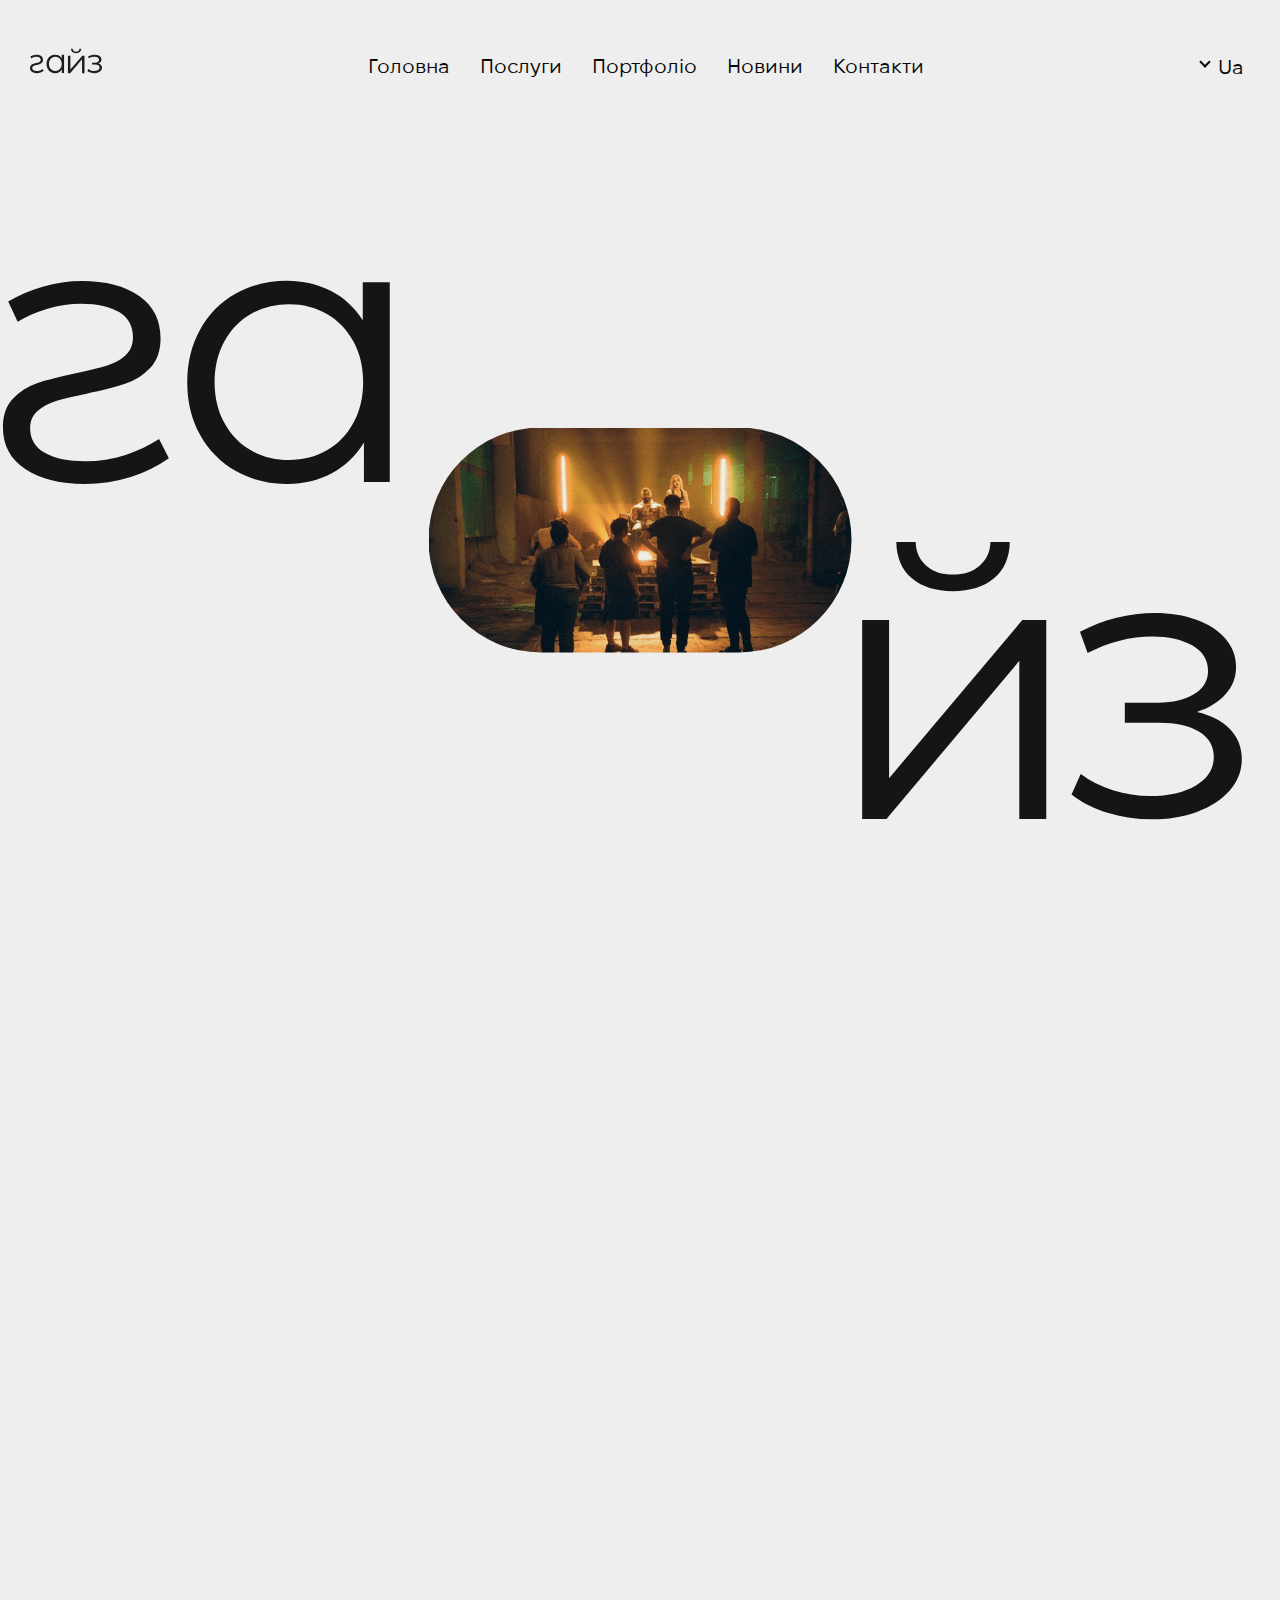
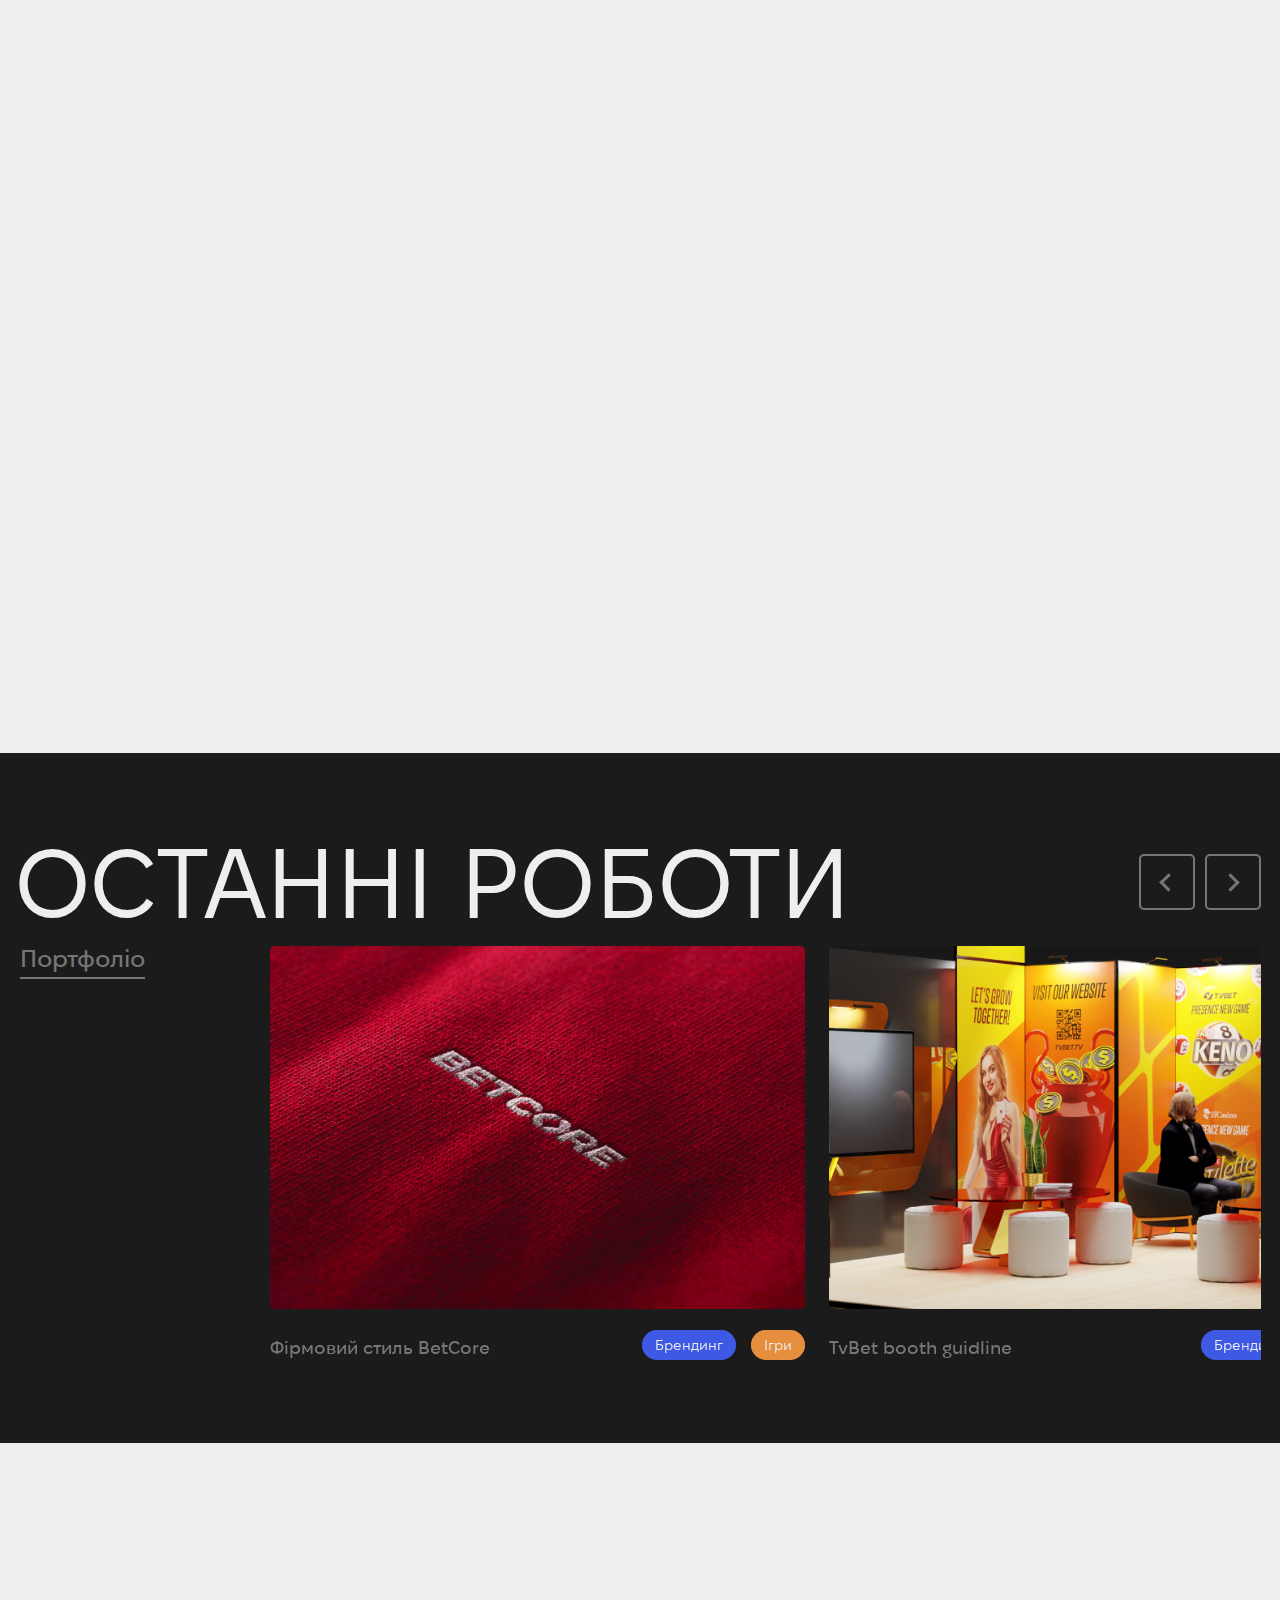
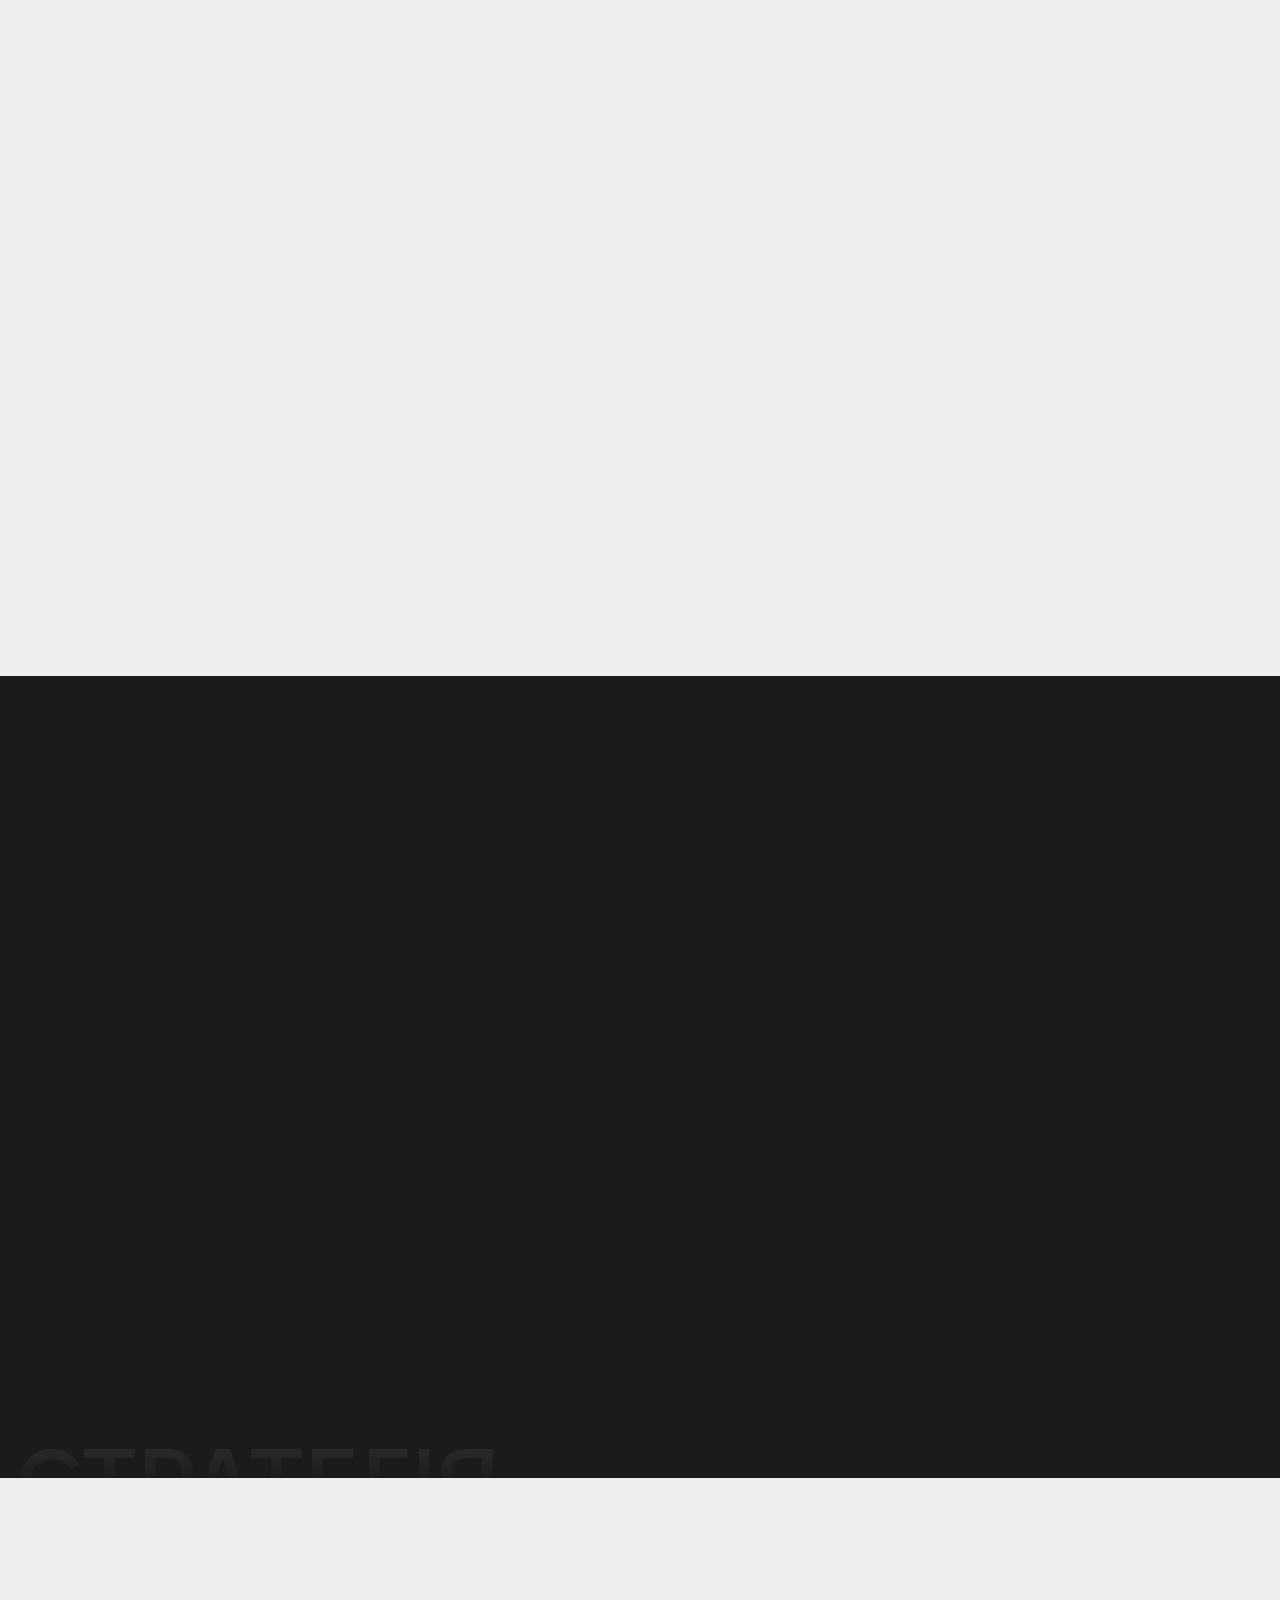
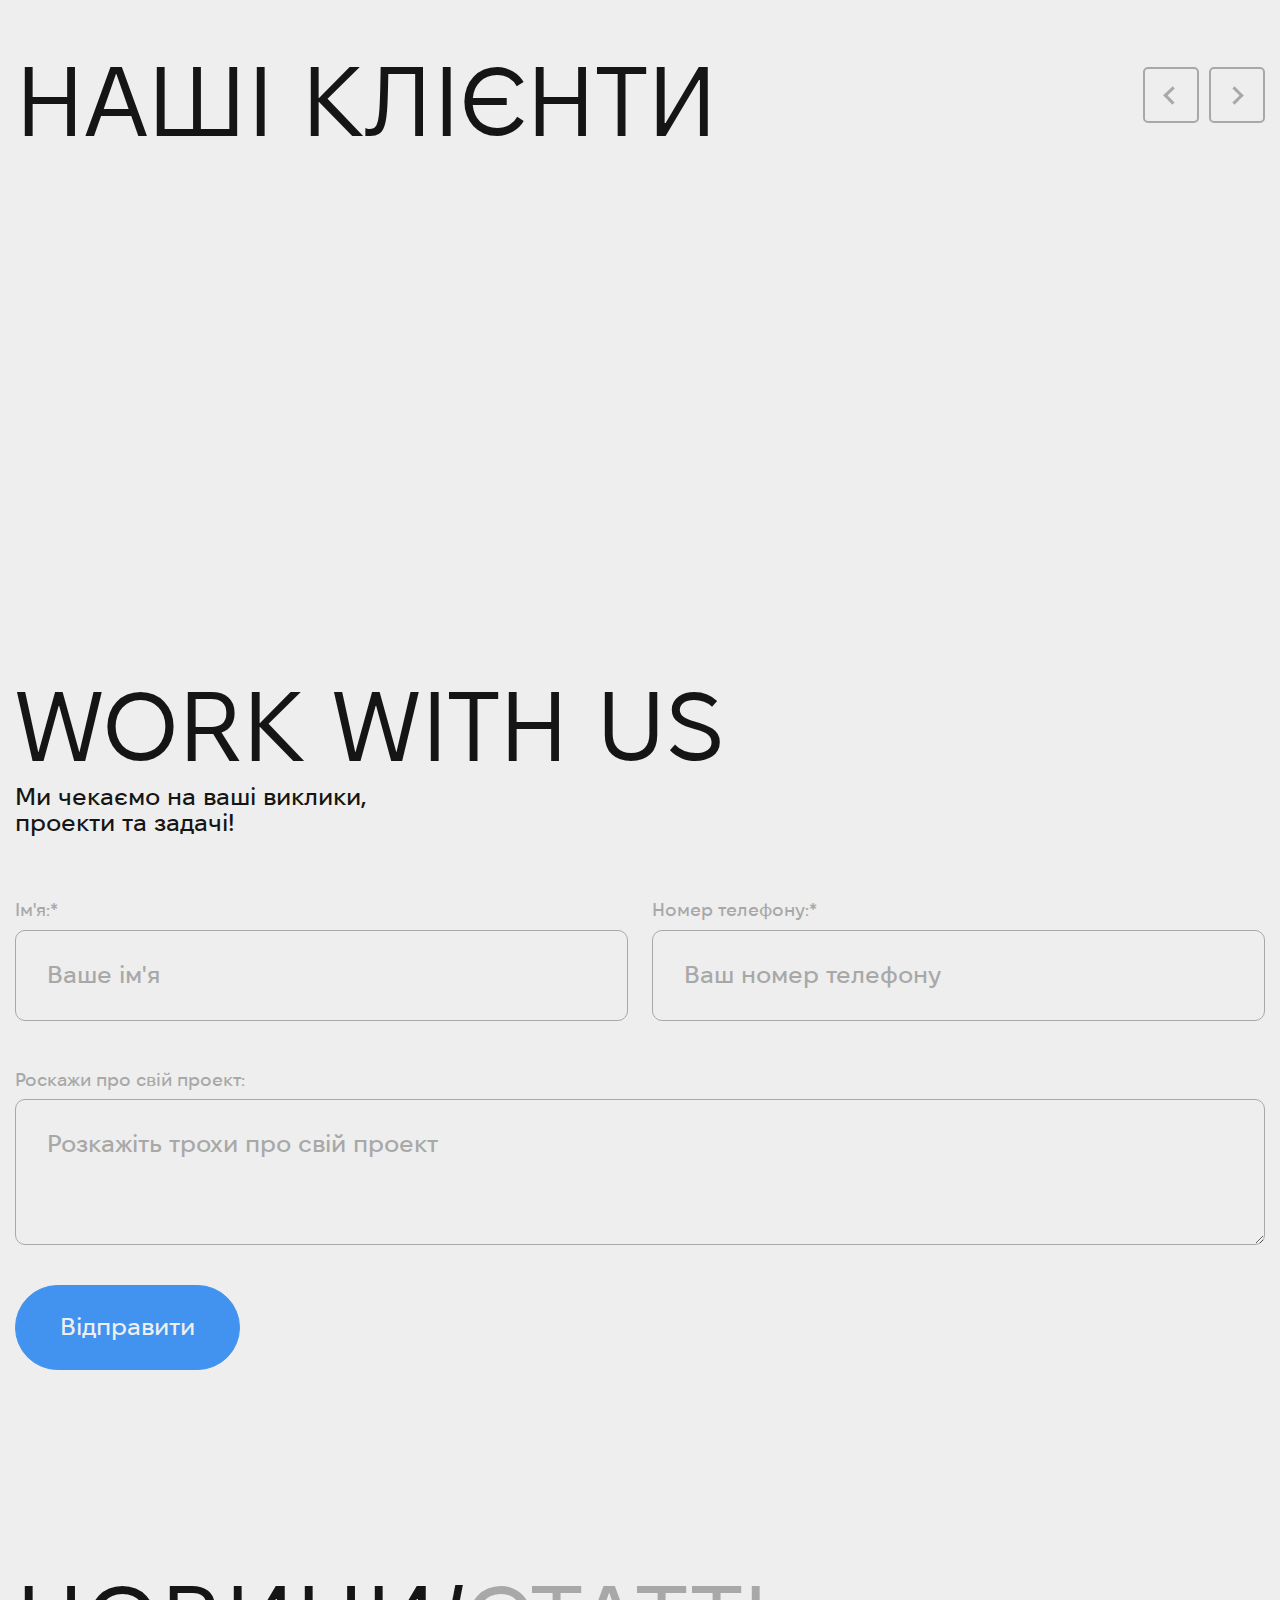
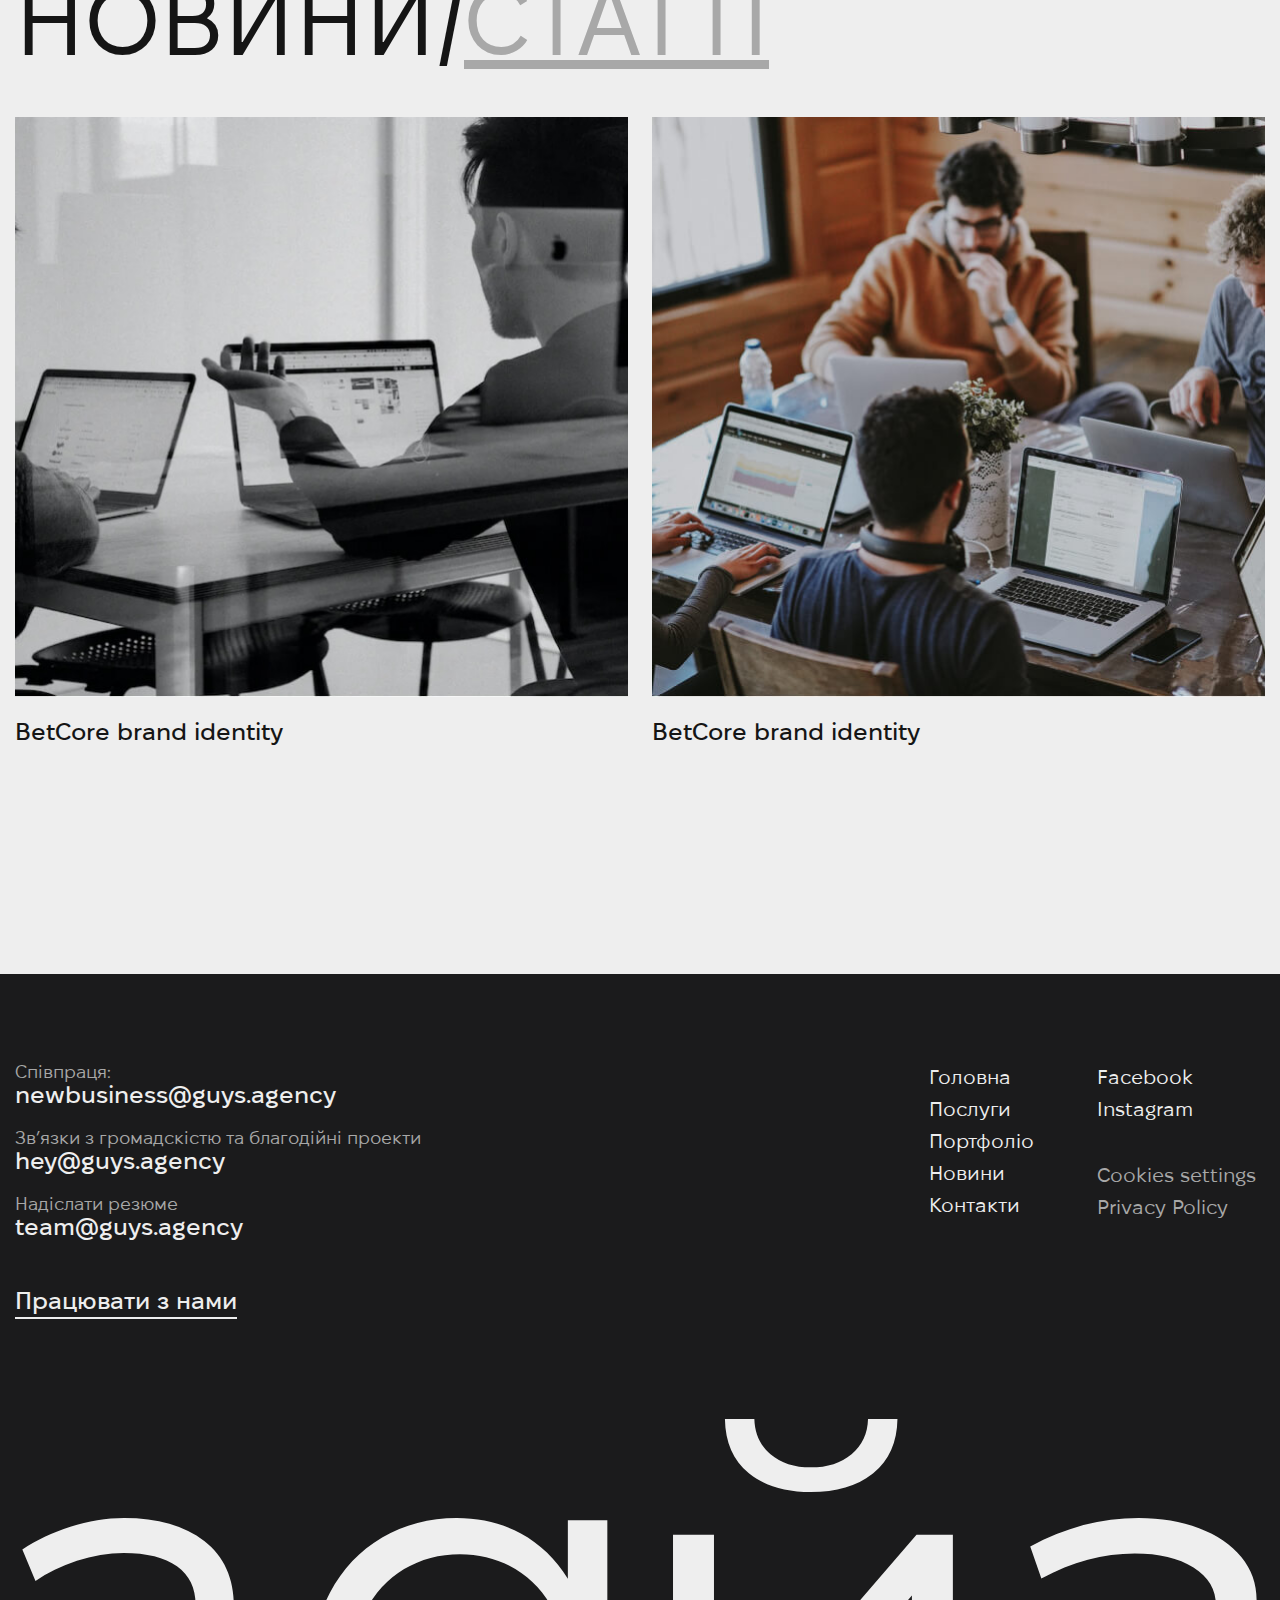
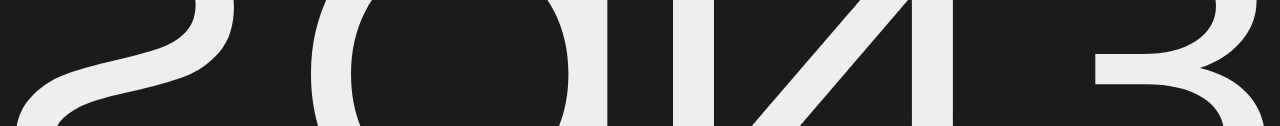
==== commit 3eab8f26: "Add files via upload" ====
--- a/index.html
+++ b/index.html
@@ -15,142 +15,135 @@
     <meta name="msapplication-TileColor" content="#da532c">
     <meta name="theme-color" content="#dadada">
     <!-- Library -->
-    <link rel="stylesheet" href="css/normalize.css">
-    <link rel="stylesheet" href="css/swiper-bundle.min.css">
+    <link rel="stylesheet" href="lib/css/normalize.css">
+    <link rel="stylesheet" href="lib/css/swiper-bundle.min.css">
+    <link rel="stylesheet" href="lib/css/animate.css">
+    <!-- <link rel="stylesheet" href="lib/css/animate.min.css"> -->
+    <!-- Custom style -->
     <link rel="stylesheet" href="css/fonts.css">
-    <!-- Custom style -->
     <link rel="stylesheet" href="css/style.css">
     <link rel="stylesheet" href="css/style-media.css">
     <!-- Library scripts -->
-    <script src="js/swiper-bundle.min.js" defer></script>
-    <script src="js/just-validate.production.min.js" defer></script>
-    <script src="js/inputmask.min.js" defer></script>
+    <script src="lib/js/swiper-bundle.min.js" defer></script>
+    <script src="lib/js/just-validate.production.min.js" defer></script>
+    <script src="lib/js/inputmask.min.js" defer></script>    
+    <script src="lib/js/jquery-3.7.1.min.js" defer></script>
+    <script src="lib/js/transition.js" defer></script>
     <!-- User scripts -->
     <script src="js/script.js" defer></script>
+    <script src="js/script-cursor.js" defer></script>
+    <script src="js/script-video.js" defer></script>
+    <script src="js/script-slogan.js" defer></script>
+    <script src="js/script-products.js" defer></script>
 </head>
 <body>
     <header class="header none1">
         <h1 class="visually-hidden">Креативне агенство "Гайз"</h1>
         <div class="container">
-            <div class="header__container">
-
-                <a href="#!">
-                    <!-- <img class="header__logo image" src="img/header/logo.svg" alt="логотип" width="64" height="22"> -->
-
-                    <svg class="header__logo image" xmlns="http://www.w3.org/2000/svg" width="72" height="26" viewBox="0 0 56 19" fill="none">
-                        <path d="M1.44809 17.9149C0.482895 17.219 0 16.2278 0 14.9428C0 14.0861 0.217392 13.4079 0.651582 12.9077C1.08577 12.4082 1.60846 12.0424 2.22025 11.8098C2.83144 11.5778 3.64399 11.3459 4.65789 11.1139C5.47816 10.9175 6.12974 10.7389 6.61264 10.5781C7.09494 10.4173 7.49706 10.1768 7.81899 9.85518C8.14092 9.53358 8.30129 9.10522 8.30129 8.5701C8.30129 7.80301 8.01559 7.21385 7.44479 6.80328C6.87339 6.39272 6.05728 6.1871 4.99527 6.1871C4.28726 6.1871 3.57153 6.3077 2.84748 6.5489C2.12343 6.7901 1.48789 7.09786 0.940844 7.47284L0.337373 6.02696C0.98064 5.5986 1.71657 5.25064 2.54574 4.98242C3.37433 4.71486 4.19875 4.58109 5.01902 4.58109C6.56334 4.58109 7.78988 4.93366 8.69925 5.6388C9.60802 6.34395 10.063 7.34829 10.063 8.65116C10.063 9.52567 9.84144 10.2222 9.39953 10.7396C8.95703 11.2576 8.42246 11.6325 7.79463 11.8639C7.1674 12.0958 6.34654 12.3285 5.33323 12.5598C4.51296 12.7384 3.86495 12.9123 3.39037 13.0817C2.91579 13.2517 2.52139 13.4877 2.20778 13.7915C1.89416 14.0953 1.73735 14.5058 1.73735 15.0232C1.73735 15.7731 2.05097 16.3484 2.67879 16.7504C3.30602 17.1518 4.15896 17.3528 5.23701 17.3528C6.1541 17.3528 7.01891 17.2012 7.83146 16.8974C8.64341 16.5943 9.35558 16.2193 9.96737 15.7731L10.5946 17.1386C9.90262 17.6922 9.09008 18.1337 8.15695 18.4639C7.22383 18.7947 6.25032 18.9595 5.23701 18.9595C3.67606 18.9595 2.41329 18.6115 1.44809 17.9156V17.9149Z" fill="#151515"/>
-                        <path d="M26.4865 4.68693V18.8245H24.7485V16.0295C24.2031 16.9795 23.4835 17.7052 22.589 18.2066C21.6945 18.7087 20.685 18.9595 19.5603 18.9595C18.299 18.9595 17.158 18.6552 16.1358 18.0459C15.1136 17.4366 14.3123 16.5859 13.7336 15.4924C13.1542 14.3995 12.8649 13.1539 12.8649 11.7567C12.8649 10.3596 13.1542 9.1139 13.7336 8.02105C14.3129 6.9282 15.1136 6.08144 16.1358 5.48143C17.158 4.88142 18.2997 4.58109 19.5603 4.58109C20.6504 4.58109 21.6342 4.81858 22.5123 5.29355C23.3898 5.76853 24.1094 6.46248 24.6717 7.37672V4.68892H26.4865V4.68693ZM22.2569 16.5799C23.0149 16.1228 23.6112 15.4739 24.0459 14.6311C24.4805 13.7889 24.6975 12.8304 24.6975 11.7554C24.6975 10.6804 24.4805 9.72184 24.0459 8.87971C23.6112 8.03759 23.0149 7.38796 22.2569 6.93084C21.4983 6.47373 20.651 6.2455 19.7137 6.2455C18.7765 6.2455 17.9034 6.47373 17.1454 6.93084C16.3868 7.38796 15.7911 8.03759 15.3565 8.87971C14.9218 9.72184 14.7048 10.6804 14.7048 11.7554C14.7048 12.8304 14.9218 13.7896 15.3565 14.6311C15.7911 15.4739 16.3868 16.1228 17.1454 16.5799C17.9034 17.0371 18.7595 17.2653 19.7137 17.2653C20.668 17.2653 21.4983 17.0371 22.2569 16.5799Z" fill="#151515"/>
-                        <path d="M29.5135 5.36443H31.397V16.1681L40.7071 5.36443H42.3784V18.9595H40.495V8.15583L31.2116 18.9595H29.5142V5.36443H29.5135ZM32.988 2.5215C32.2803 1.93562 31.918 1.10863 31.9003 0.0405426H33.253C33.2706 0.712311 33.5181 1.25112 33.996 1.65571C34.4732 2.06094 35.0921 2.26323 35.8526 2.26323C36.6132 2.26323 37.236 2.06094 37.7224 1.65571C38.2087 1.25112 38.4607 0.712311 38.4783 0.0405426H39.831C39.8134 1.10926 39.4465 1.93625 38.7303 2.5215C38.0142 3.10739 37.0545 3.40002 35.8526 3.40002C34.6508 3.40002 33.695 3.10739 32.988 2.5215Z" fill="#151515"/>
-                        <path d="M55.2202 12.679C55.74 13.2493 55.9999 13.9446 55.9999 14.7635C55.9999 15.5824 55.7312 16.3132 55.1944 16.9552C54.6577 17.5965 53.929 18.0912 53.0084 18.4385C52.0878 18.7858 51.0734 18.9595 49.9659 18.9595C48.9943 18.9595 48.0397 18.8128 47.1027 18.5188C46.1651 18.2247 45.347 17.7932 44.6486 17.2223L45.2621 15.8061C45.8756 16.2869 46.5917 16.6612 47.4098 16.9282C48.2278 17.1953 49.0547 17.3288 49.8897 17.3288C51.1338 17.3288 52.1526 17.0841 52.9448 16.5941C53.7371 16.104 54.1335 15.441 54.1335 14.603C54.1335 13.8544 53.8094 13.2717 53.1619 12.8526C52.5138 12.4343 51.6278 12.2245 50.5033 12.2245H48.202V10.8346H50.4007C51.4063 10.8346 52.2161 10.634 52.8297 10.2334C53.4432 9.83279 53.7503 9.29407 53.7503 8.61656C53.7503 7.868 53.4054 7.28061 52.7145 6.85305C52.0242 6.4255 51.125 6.21172 50.0175 6.21172C48.5683 6.21172 47.1367 6.5952 45.7221 7.36086L45.2105 5.89072C46.8126 5.01785 48.4745 4.58109 50.1962 4.58109C51.2187 4.58109 52.1431 4.73698 52.97 5.04877C53.7962 5.36055 54.4437 5.80192 54.9132 6.37156C55.382 6.94185 55.6161 7.60095 55.6161 8.3495C55.6161 9.09805 55.3813 9.69465 54.9132 10.2472C54.4444 10.7997 53.8094 11.2095 53.0084 11.4766C53.963 11.7081 54.6998 12.1094 55.2196 12.679H55.2202Z" fill="#151515"/>
-                    </svg>
-                </a>
-    
-                <div class="header__nav">
-                    <nav class="nav">
-                        <ul class="nav__list">
-                            <li><a href="#!">Головна</a></li>
-                            <li><a href="#!">Послуги</a></li>
-                            <li><a href="#!">Портфоліо</a></li>
-                            <li><a href="#!">Новини</a></li>
-                            <li><a href="#!">Контакти</a></li>
-                        </ul>
-                    </nav>
-                </div>
-    
-                <div class="header__nav-btn">
-                    <button class="nav-icon-btn">
-                        <div class="nav-circle-wrapper">
-                            <div class="nav-circle-item"></div>
-                            <div class="nav-circle-item"></div>
-                            <div class="nav-circle-item"></div>
-                        </div>
-                        <div class="nav-icon">
-                            Меню
-                        </div>
-                    </button>
-                </div>
-    
-                <button class="header__nav-close"></button>
-    
-                <!-- <div class="header__language">
-                    <div class="header__language-wrapper">
-                        <select name="language" id="language" class="header__language-change">
-                            <option value="index.html" selected>Ua</option>
-                            <option value="indexRU.html">Ru</option>
-                            <option value="indexEN.html">En</option>
-                        </select> 
-                    </div>
-                </div> -->
-    
-                <div class="header__language">
-                    <div class="dropdown">
-                        <button class="dropdown__button">Ua</button>
-                        <ul class="dropdown__list">
-                            <li class="dropdown__list-item" data-value="Ua">
-                                <a class="dropdown__list-link" href="./index.html">Ua</a>
-                            </li>
-                            <li class="dropdown__list-item" data-value="Ru">
-                                <a class="dropdown__list-link" href="./indexRu.html">Ru</a>
-                            </li>
-                            <li class="dropdown__list-item" data-value="En">
-                                <a class="dropdown__list-link" href="./indexEn.html">En</a>
-                            </li>
-                        </ul> 
-                        <input type="text" name="select-category" value="" class="dropdown__input-hidden">   
+            <div class="header__wrapper">
+                <div class="header__container">
+                    <a href="#!">    
+                        <svg class="header__logo image" xmlns="http://www.w3.org/2000/svg" width="72" height="26" viewBox="0 0 56 19" fill="none">
+                            <path d="M1.44809 17.9149C0.482895 17.219 0 16.2278 0 14.9428C0 14.0861 0.217392 13.4079 0.651582 12.9077C1.08577 12.4082 1.60846 12.0424 2.22025 11.8098C2.83144 11.5778 3.64399 11.3459 4.65789 11.1139C5.47816 10.9175 6.12974 10.7389 6.61264 10.5781C7.09494 10.4173 7.49706 10.1768 7.81899 9.85518C8.14092 9.53358 8.30129 9.10522 8.30129 8.5701C8.30129 7.80301 8.01559 7.21385 7.44479 6.80328C6.87339 6.39272 6.05728 6.1871 4.99527 6.1871C4.28726 6.1871 3.57153 6.3077 2.84748 6.5489C2.12343 6.7901 1.48789 7.09786 0.940844 7.47284L0.337373 6.02696C0.98064 5.5986 1.71657 5.25064 2.54574 4.98242C3.37433 4.71486 4.19875 4.58109 5.01902 4.58109C6.56334 4.58109 7.78988 4.93366 8.69925 5.6388C9.60802 6.34395 10.063 7.34829 10.063 8.65116C10.063 9.52567 9.84144 10.2222 9.39953 10.7396C8.95703 11.2576 8.42246 11.6325 7.79463 11.8639C7.1674 12.0958 6.34654 12.3285 5.33323 12.5598C4.51296 12.7384 3.86495 12.9123 3.39037 13.0817C2.91579 13.2517 2.52139 13.4877 2.20778 13.7915C1.89416 14.0953 1.73735 14.5058 1.73735 15.0232C1.73735 15.7731 2.05097 16.3484 2.67879 16.7504C3.30602 17.1518 4.15896 17.3528 5.23701 17.3528C6.1541 17.3528 7.01891 17.2012 7.83146 16.8974C8.64341 16.5943 9.35558 16.2193 9.96737 15.7731L10.5946 17.1386C9.90262 17.6922 9.09008 18.1337 8.15695 18.4639C7.22383 18.7947 6.25032 18.9595 5.23701 18.9595C3.67606 18.9595 2.41329 18.6115 1.44809 17.9156V17.9149Z" fill="#151515"/>
+                            <path d="M26.4865 4.68693V18.8245H24.7485V16.0295C24.2031 16.9795 23.4835 17.7052 22.589 18.2066C21.6945 18.7087 20.685 18.9595 19.5603 18.9595C18.299 18.9595 17.158 18.6552 16.1358 18.0459C15.1136 17.4366 14.3123 16.5859 13.7336 15.4924C13.1542 14.3995 12.8649 13.1539 12.8649 11.7567C12.8649 10.3596 13.1542 9.1139 13.7336 8.02105C14.3129 6.9282 15.1136 6.08144 16.1358 5.48143C17.158 4.88142 18.2997 4.58109 19.5603 4.58109C20.6504 4.58109 21.6342 4.81858 22.5123 5.29355C23.3898 5.76853 24.1094 6.46248 24.6717 7.37672V4.68892H26.4865V4.68693ZM22.2569 16.5799C23.0149 16.1228 23.6112 15.4739 24.0459 14.6311C24.4805 13.7889 24.6975 12.8304 24.6975 11.7554C24.6975 10.6804 24.4805 9.72184 24.0459 8.87971C23.6112 8.03759 23.0149 7.38796 22.2569 6.93084C21.4983 6.47373 20.651 6.2455 19.7137 6.2455C18.7765 6.2455 17.9034 6.47373 17.1454 6.93084C16.3868 7.38796 15.7911 8.03759 15.3565 8.87971C14.9218 9.72184 14.7048 10.6804 14.7048 11.7554C14.7048 12.8304 14.9218 13.7896 15.3565 14.6311C15.7911 15.4739 16.3868 16.1228 17.1454 16.5799C17.9034 17.0371 18.7595 17.2653 19.7137 17.2653C20.668 17.2653 21.4983 17.0371 22.2569 16.5799Z" fill="#151515"/>
+                            <path d="M29.5135 5.36443H31.397V16.1681L40.7071 5.36443H42.3784V18.9595H40.495V8.15583L31.2116 18.9595H29.5142V5.36443H29.5135ZM32.988 2.5215C32.2803 1.93562 31.918 1.10863 31.9003 0.0405426H33.253C33.2706 0.712311 33.5181 1.25112 33.996 1.65571C34.4732 2.06094 35.0921 2.26323 35.8526 2.26323C36.6132 2.26323 37.236 2.06094 37.7224 1.65571C38.2087 1.25112 38.4607 0.712311 38.4783 0.0405426H39.831C39.8134 1.10926 39.4465 1.93625 38.7303 2.5215C38.0142 3.10739 37.0545 3.40002 35.8526 3.40002C34.6508 3.40002 33.695 3.10739 32.988 2.5215Z" fill="#151515"/>
+                            <path d="M55.2202 12.679C55.74 13.2493 55.9999 13.9446 55.9999 14.7635C55.9999 15.5824 55.7312 16.3132 55.1944 16.9552C54.6577 17.5965 53.929 18.0912 53.0084 18.4385C52.0878 18.7858 51.0734 18.9595 49.9659 18.9595C48.9943 18.9595 48.0397 18.8128 47.1027 18.5188C46.1651 18.2247 45.347 17.7932 44.6486 17.2223L45.2621 15.8061C45.8756 16.2869 46.5917 16.6612 47.4098 16.9282C48.2278 17.1953 49.0547 17.3288 49.8897 17.3288C51.1338 17.3288 52.1526 17.0841 52.9448 16.5941C53.7371 16.104 54.1335 15.441 54.1335 14.603C54.1335 13.8544 53.8094 13.2717 53.1619 12.8526C52.5138 12.4343 51.6278 12.2245 50.5033 12.2245H48.202V10.8346H50.4007C51.4063 10.8346 52.2161 10.634 52.8297 10.2334C53.4432 9.83279 53.7503 9.29407 53.7503 8.61656C53.7503 7.868 53.4054 7.28061 52.7145 6.85305C52.0242 6.4255 51.125 6.21172 50.0175 6.21172C48.5683 6.21172 47.1367 6.5952 45.7221 7.36086L45.2105 5.89072C46.8126 5.01785 48.4745 4.58109 50.1962 4.58109C51.2187 4.58109 52.1431 4.73698 52.97 5.04877C53.7962 5.36055 54.4437 5.80192 54.9132 6.37156C55.382 6.94185 55.6161 7.60095 55.6161 8.3495C55.6161 9.09805 55.3813 9.69465 54.9132 10.2472C54.4444 10.7997 53.8094 11.2095 53.0084 11.4766C53.963 11.7081 54.6998 12.1094 55.2196 12.679H55.2202Z" fill="#151515"/>
+                        </svg>
+                    </a>
+        
+                    <div class="header__nav">
+                        <nav class="nav">
+                            <ul class="nav__list">
+                                <li><a href="#!">Головна</a></li>
+                                <li><a href="#!">Послуги</a></li>
+                                <li><a href="#!">Портфоліо</a></li>
+                                <li><a href="#!">Новини</a></li>
+                                <li><a href="#!">Контакти</a></li>
+                            </ul>
+                        </nav>
+                    </div>
+    
+                    <div class="header__nav-slogan">Ми подружимо<br>
+                        ваш бізнес із клієнтами</div>
+    
+                    <button type="submit" class="header__nav__submit">Працювати з нами</button>
+        
+                    <div class="header__nav-btn">
+                        <button class="nav-icon-btn">
+                            <div class="nav-circle-wrapper">
+                                <div class="nav-circle-item"></div>
+                                <div class="nav-circle-item"></div>
+                                <div class="nav-circle-item"></div>
+                            </div>
+                            <div class="nav-icon">
+                                Меню
+                            </div>
+                        </button>
+                    </div>
+        
+                    <button class="header__nav-close"></button>
+                
+                    <div class="header__language">
+                        <div class="dropdown">
+                            <button class="dropdown__button">Ua</button>
+                            <ul class="dropdown__list">
+                                <li class="dropdown__list-item" data-value="Ua">
+                                    <a class="dropdown__list-link" href="./index.html">Ua</a>
+                                </li>
+                                <li class="dropdown__list-item" data-value="Ru">
+                                    <a class="dropdown__list-link" href="./indexRu.html">Ru</a>
+                                </li>
+                                <li class="dropdown__list-item" data-value="En">
+                                    <a class="dropdown__list-link" href="./indexEn.html">En</a>
+                                </li>
+                            </ul> 
+                            <input type="text" name="select-category" value="" class="dropdown__input-hidden">   
+                        </div>
                     </div>
                 </div>
             </div>
         </div>
-
     </header>
 
     <main>
         <section class="guys none1">
             <div class="container guys__container">
                 <div class="guys__content">
-                    <img class="guys__letter guys__letter-g" src="./img/guys/g.svg" alt="g">
-                    <img class="guys__letter guys__letter-u" src="./img/guys/u.svg" alt="u">
-
-                    <div class="guys__slider-block">
-                        <div class="guys__slider swiper">
-                            <div class="guys__slider-wrapper swiper-wrapper">
-                                <div class="swiper-slide">
-                                    <div class="guys__image">
-                                        <img src="./img/guys/guys_img_1.png" alt="guys_img_1">
-                                    </div>
-                                </div>
-                                <div class="swiper-slide">
-                                    <div class="guys__image">
-                                        <img src="./img/guys/guys_img_2.png" alt="guys_img_2">
-                                    </div>
-                                </div>
-                                <div class="swiper-slide">
-                                    <div class="guys__image">
-                                        <img src="./img/guys/guys_img_3.png" alt="guys_img_3">
-                                    </div>
-                                </div>
-                                <div class="swiper-slide">
-                                    <div class="guys__image">
-                                        <img src="./img/guys/guys_img_4.png" alt="guys_img_4">
-                                    </div>
-                                </div>
-                            </div>
-    
-                            <div class="guys__arrow">
-                                <button class="guys__slider-btn guys__slider-btn-next">
-                                    <i class="arrow-right"></i>
-                                </button>
-                            </div>
-                        </div>
-                    </div>
-
-                    <img class="guys__letter guys__letter-y" src="./img/guys/y.svg" alt="y">
-                    <img class="guys__letter guys__letter-s" src="./img/guys/s.svg" alt="s">
-                </div>
+
+                    <div class="guys__letter-wrapper guys__letter-wrapper-top">
+                        <img class="guys__letter guys__letter-g wow fadeInUpBig" src="./img/guys/g.svg" alt="g">
+                        <img class="guys__letter guys__letter-u wow fadeInUpBig" data-wow-delay="0.1s" src="./img/guys/u.svg" alt="u">
+
+                        <img class="guys__letter-hov guys__letter-g-hov" src="./img/guys/g_hov.svg" alt="g">
+                        <img class="guys__letter-hov guys__letter-u-hov" src="./img/guys/u_hov.svg" alt="u">
+
+                    </div>
+
+                    <!-- <div class="guys__letter guys__letter-g wow fadeInUpBig" style="background-image: url('./img/guys/g.svg');"></div>
+                    <div class="guys__letter guys__letter-g wow fadeInUpBig" style="background-image: url('./img/guys/u.svg');"></div> -->
+
+                    <div id="min-video" class="guys__video-block guys__video-block-center">
+                        <video class="video" loop="loop" autoplay="" muted="" poster="./img/guys/guys_img_1.png">
+                            <source src="./video/guys.mp4" type="video/mp4" />
+                        </video>
+                    </div>
+
+                    <div class="guys__letter-wrapper guys__letter-wrapper-bottom">
+
+                        <img class="guys__letter guys__letter-y wow fadeInUpBig" data-wow-delay="0.2s" src="./img/guys/y.svg" alt="y">
+                        <img class="guys__letter guys__letter-s wow fadeInUpBig" data-wow-delay="0.3s" src="./img/guys/s.svg" alt="s">
+
+                        <img class="guys__letter-hov guys__letter-y-hov" src="./img/guys/y_hov.svg" alt="y">
+                        <img class="guys__letter-hov guys__letter-s" src="./img/guys/s_hov.svg" alt="s">
+
+                    </div>
+                </div>
+
+                <div class="guys__content-border"></div>
             </div>
         </section>
 
-        <section class="slider none1">
+        <section id="max-video" class="slider none1">
             <div class="container slider__container">
                 <div class="slider__slogan-wrapper">
                     <div class="slider__slogan-text">Ми подружимо
@@ -159,39 +152,14 @@
                         <a href="#!">Працювати з нами</a>
                     </div>
                 </div>
-                <div class="slider__home swiper">
-                    <div class="slider__home-wrapper swiper-wrapper">
-                        <div class="swiper-slide">
-                            <div class="slider__home-img" style="background-image: url('./img/slider/slider_img_5.png');">
-                                <!-- <img src="./img/slider/slider_img_5.png" alt="slider_img_1"> -->
-                            </div>
-                        </div>
-                        <div class="swiper-slide">
-                            <div class="slider__home-img" style="background-image: url('./img/slider/slider_img_6.png');">
-                                <!-- <img src="./img/slider/slider_img_6.png" alt="slider_img_2"> -->
-                            </div>
-                        </div>
-                        <div class="swiper-slide">
-                            <div class="slider__home-img" style="background-image: url('./img/slider/slider_img_7.png');">
-                                <!-- <img src="./img/slider/slider_img_7.png" alt="slider_img_3"> -->
-                            </div>
-                        </div>
-                        <div class="swiper-slide">
-                            <div class="slider__home-img" style="background-image: url('./img/slider/slider_img_8.png');">
-                                <!-- <img src="./img/slider/slider_img_8.png" alt="slider_img_4"> -->
-                            </div>
-                        </div>
-                    </div>
-    
-                    <div class="slider__home-arrow">
-                        <button class="slider__home-arrow-btn slider__home-arrow-btn-next">
-                            <i class="slider__home-arrow-right"></i>
-                        </button>
-                    </div>
-
-                    <!-- <div class="swiper-pagination"></div> -->
-                </div>
-            </div>
+                <div class="slider__home">
+                    <div class="slider__home-wrapper">
+                            <div class="slider__home-img">
+                            </div>
+                    </div>
+                </div>
+            </div>
+
         </section>
 
         <section class="portfolio none1">
@@ -200,21 +168,22 @@
                     <h2 class="portfolio__title">Останні роботи</h2>
                     <div class="portfolio__block">
                         <div class="portfolio__link-wrapper">
-                            <a href="#!" class="portfolio__link-item">Портфоліо</a>
+                            <a href="#!" class="portfolio__link-item portfolio__link">Портфоліо</a>
                         </div>
                         <div class="portfolio__slider-block">
                             <div class="portfolio__slider swiper">
                                 <div class="portfolio__slider-wrapper swiper-wrapper">
                                     <div class="swiper-slide">
                                         <div class="portfolio__slider-item">
+                                            
                                             <div class="portfolio__slider-img">
                                                 <img src="./img/portfolio/portfolio_img-1.jpg" alt="portfolio_img-1">
                                             </div>
                                             <div class="portfolio__description-wrapper">
-                                                <a href="#!" class="portfolio__description-name">Фірмовий стиль BetCore</a>
+                                                <a href="#!" class="portfolio__description-name portfolio__link">Фірмовий стиль BetCore</a>
                                                 <div class="portfolio__description-btn-wrapper">
-                                                    <a href="#!" class="portfolio__description-btn-left">Брендинг</a>
-                                                    <a href="#!" class="portfolio__description-btn-right">Ігри</a>
+                                                    <a href="#!" class="portfolio__description-btn-left portfolio__link">Брендинг</a>
+                                                    <a href="#!" class="portfolio__description-btn-right portfolio__link">Ігри</a>
                                                 </div>
                                             </div>
                                         </div>
@@ -225,10 +194,10 @@
                                                 <img src="./img/portfolio/portfolio_img-2.jpg" alt="portfolio_img-2">
                                             </div>
                                             <div class="portfolio__description-wrapper">
-                                                <a href="#!" class="portfolio__description-name">TvBet booth guidline</a>
+                                                <a href="#!" class="portfolio__description-name portfolio__link">TvBet booth guidline</a>
                                                 <div class="portfolio__description-btn-wrapper">
-                                                    <a href="#!" class="portfolio__description-btn-left">Брендинг</a>
-                                                    <a href="#!" class="portfolio__description-btn-right">Ігри</a>
+                                                    <a href="#!" class="portfolio__description-btn-left portfolio__link">Брендинг</a>
+                                                    <a href="#!" class="portfolio__description-btn-right portfolio__link">Ігри</a>
                                                 </div>
                                             </div>
                                         </div>
@@ -239,10 +208,10 @@
                                                 <img src="./img/portfolio/portfolio_img-1.jpg" alt="portfolio_img-1">
                                             </div>
                                             <div class="portfolio__description-wrapper">
-                                                <a href="#!" class="portfolio__description-name">Фірмовий стиль BetCore</a>
+                                                <a href="#!" class="portfolio__description-name portfolio__link">Фірмовий стиль BetCore</a>
                                                 <div class="portfolio__description-btn-wrapper">
-                                                    <a href="#!" class="portfolio__description-btn-left">Брендинг</a>
-                                                    <a href="#!" class="portfolio__description-btn-right">Ігри</a>
+                                                    <a href="#!" class="portfolio__description-btn-left portfolio__link">Брендинг</a>
+                                                    <a href="#!" class="portfolio__description-btn-right portfolio__link">Ігри</a>
                                                 </div>
                                             </div>
                                         </div>
@@ -253,10 +222,24 @@
                                                 <img src="./img/portfolio/portfolio_img-2.jpg" alt="portfolio_img-2">
                                             </div>
                                             <div class="portfolio__description-wrapper">
-                                                <a href="#!" class="portfolio__description-name">TvBet booth guidline</a>
+                                                <a href="#!" class="portfolio__description-name portfolio__link">TvBet booth guidline</a>
                                                 <div class="portfolio__description-btn-wrapper">
-                                                    <a href="#!" class="portfolio__description-btn-left">Брендинг</a>
-                                                    <a href="#!" class="portfolio__description-btn-right">Ігри</a>
+                                                    <a href="#!" class="portfolio__description-btn-left portfolio__link">Брендинг</a>
+                                                    <a href="#!" class="portfolio__description-btn-right portfolio__link">Ігри</a>
+                                                </div>
+                                            </div>
+                                        </div>
+                                    </div>
+                                    <div class="swiper-slide">
+                                        <div class="portfolio__slider-item">
+                                            <div class="portfolio__slider-img">
+                                                <img src="./img/portfolio/portfolio_img-1.jpg" alt="portfolio_img-1">
+                                            </div>
+                                            <div class="portfolio__description-wrapper">
+                                                <a href="#!" class="portfolio__description-name portfolio__link">Фірмовий стиль BetCore</a>
+                                                <div class="portfolio__description-btn-wrapper">
+                                                    <a href="#!" class="portfolio__description-btn-left portfolio__link">Брендинг</a>
+                                                    <a href="#!" class="portfolio__description-btn-right portfolio__link">Ігри</a>
                                                 </div>
                                             </div>
                                         </div>
@@ -280,37 +263,39 @@
 
         <section class="slogan none1">
             <div class="container">
-                <h3 class="slogan__text">It's simple     —    <span>we make</span> your product,    product or                  service more interesting for the client.</h3>
-            </div>
-
-            <div class="wrap">
-                <div class="cube">
-                    <div class="front">
-                        <!-- <img class="guys__letter" src="./img/guys/g.svg" alt="g"> -->
-                        гайз
-                    </div>
-                    <div class="back">
-                        <!-- <img class="guys__letter" src="./img/guys/s.svg" alt="s"> -->
-                        гайз
-                    </div>
-                    <div class="top">
-                        <!-- <img class="guys__letter" src="./img/guys/u.svg" alt="u"> -->
-                        гайз
-                    </div>
-                    <div class="bottom">
-                        <!-- <img class="guys__letter" src="./img/guys/y.svg" alt="y"> -->
-                        гайз
-                    </div>
-                    <div class="left">
-                        <!-- <img class="guys__letter" src="./img/guys/u.svg" alt="u"> -->
-                        гайз
-                    </div>
-                    <div class="right">
-                        <!-- <img class="guys__letter" src="./img/guys/y.svg" alt="y"> -->
-                        гайз
-                    </div>
-                </div>
-            </div>
+                <div class="slogan__text">
+                    <div class="slogan__text-first_line wow fadeInUpBig" data-wow-offset="10">
+                        <div class="first_line-1">It's</div>
+                        <div class="first_line-2">simple</div> 
+                        <div></div>   
+                        <div class="first_line-3">—</div>
+                        <div></div>
+                        <div class="first_line-4">we</div>    
+                        <div class="first_line-5">make</div> 
+                    </div>
+                    <div class="slogan__text-second_line wow fadeInUpBig" data-wow-offset="10">
+                        <div class="second_line-1">your</div> 
+                        <div class="second_line-2">product,</div> 
+                        <div></div>   
+                        <div class="second_line-3">product</div> 
+                    </div>
+                    <div class="slogan__text-third_line wow fadeInUpBig" data-wow-offset="10">
+                        <div class="third_line-1">or</div>
+                        <div></div>
+                        <div></div>
+                        <div></div>
+                        <div class="third_line-2">service</div> 
+                        <div class="third_line-3">more</div> 
+                    </div>
+                    <div class="slogan__text-fourth_line wow fadeInUpBig" data-wow-offset="10">
+                        <div class="fourth_line-1">interesting</div> 
+                        <div class="fourth_line-2">for</div> 
+                        <div class="fourth_line-3">the</div> 
+                        <div class="fourth_line-4">client.</div>    
+                    </div>
+                </div>
+            </div>
+
         </section>
 
         <section class="products none1">
@@ -326,7 +311,7 @@
                                 <p>Sunny Bonnell and Ashleigh Hansberger love contributing to news, articles, and stories about entrepreneurship, business</p>
                             </div>
                             <div class="products__text-animation">
-                                <p>
+                                <div class="products__text-first_block">
                                     Стратегія
                                     <br>
                                     Креатив
@@ -334,61 +319,46 @@
                                     Відео&nbsp;прод.
                                     <br>
                                     Брендинг
-                                    <span>
-                                        Sunny Bonnell and Ashleigh Hansberger love contributing to news, articles, and stories about entrepreneurship, business 
-                                    </span>         
+                                </div>
+                                <div class="products__text-second_block">
+                                    Sunny Bonnell and Ashleigh Hansberger love contributing to news, articles, and stories about entrepreneurship, business 
+                                </div>
+                                <div class="products__text-third_block">
                                     SMM
                                     <br>
                                     Вебсайт 
                                     <br>
                                     Заснування
-                                </p>
-                                <p>
-                                    Стратегія
-                                    <br>
-                                    Креатив
-                                    <br>
-                                    Відео&nbsp;прод.
-                                    <br>
-                                    Брендинг
-                                    <span>
-                                        Sunny Bonnell and Ashleigh Hansberger love contributing to news, articles, and stories about entrepreneurship, business 
-                                    </span>         
-                                    SMM
-                                    <br>
-                                    Вебсайт 
-                                    <br>
-                                    Заснування
-                                </p>
-                            </div>
-                        </div>
-                        <div class="products__animation">
-                            <div class="products__description-bg-right"></div>
-
-                            <div class="products__img">
-                                <img src="./img/products/products.png" alt="products.png">
-                            </div>
-                            
-                            <div class="products__animation-btn-block">
-                                <div class="products__animation-btn-wrapper">
-                                    <div class="products__animation-description-wrapper">
-                                        <a href="#!" class="products__description-name">Фірмовий стиль BetCore</a>
-                                        <div class="products__description-btn-wrapper">
-                                            <a href="#!" class="products__description-btn-left">Брендинг</a>
-                                            <a href="#!" class="products__description-btn-right">Ігри</a>
-                                        </div>
-                                    </div>
-    
-                                    <div class="products__btn-wrapper">
-                                        <a href="#!" data-ripple="once" class="products__animation-btn products__animation-btn-next">Подивитись кейс
-                                            <i class="products__btn-next"></i>
-                                            <!-- <span class="ripple"></span> -->
-                                        </a>
-                                    </div>
-                                </div>
-                            </div>
-
-                        </div>
+                                </div>         
+                            </div>
+                        </div>
+                    </div>
+                    <div class="products__animation">
+                        <div class="products__description-bg-right wow fadeInRightBig" data-wow-delay="4s" data-wow-offset="200"></div>
+
+                        <div class="products__img wow fadeInRightBig" data-wow-delay="2s" data-wow-offset="200">
+                            <img src="./img/products/products.png" alt="products.png">
+                        </div>
+                        
+                        <div class="products__animation-btn-block wow fadeInRightBig" data-wow-delay="2s" data-wow-offset="10">
+                            <div class="products__animation-btn-wrapper">
+                                <div class="products__animation-description-wrapper">
+                                    <a href="#!" class="products__description-name">Фірмовий стиль BetCore</a>
+                                    <div class="products__description-btn-wrapper">
+                                        <a href="#!" class="products__description-btn-left">Брендинг</a>
+                                        <a href="#!" class="products__description-btn-right">Ігри</a>
+                                    </div>
+                                </div>
+
+                                <div class="products__btn-wrapper">
+                                    <a href="#!" data-ripple="once" class="products__animation-btn products__animation-btn-next">Подивитись кейс
+                                        <i class="products__btn-next"></i>
+                                        <!-- <span class="ripple"></span> -->
+                                    </a>
+                                </div>
+                            </div>
+                        </div>
+
                     </div>
                 </div>
             </div>
@@ -403,7 +373,7 @@
                             <div class="clients__slider-wrapper swiper-wrapper">
 
                                 <div class="swiper-slide">
-                                    <div class="clients__slider-item">
+                                    <div class="clients__slider-item wow fadeIn" data-wow-delay=".5s" data-wow-duration=".5s">
                                         <div class="clients__slider-item-img">
                                             <img src="./img/clients/clients_img-1.jpg" alt="clients_img-1">
                                         </div>
@@ -417,7 +387,7 @@
                                 </div>  
                                 
                                 <div class="swiper-slide">
-                                    <div class="clients__slider-item">
+                                    <div class="clients__slider-item wow fadeIn" data-wow-delay="1s" data-wow-duration=".5s">
                                         <div class="clients__slider-item-img">
                                             <img src="./img/clients/clients_img-2.jpg" alt="clients_img-2">
                                         </div>
@@ -430,7 +400,7 @@
                                     </div>
                                 </div>    
                                 <div class="swiper-slide">
-                                    <div class="clients__slider-item">
+                                    <div class="clients__slider-item wow fadeIn" data-wow-delay="1.5s" data-wow-duration=".5s">
                                         <div class="clients__slider-item-img">
                                             <img src="./img/clients/clients_img-3.jpg" alt="clients_img-3">
                                         </div>
@@ -443,7 +413,7 @@
                                     </div>
                                 </div>    
                                 <div class="swiper-slide">
-                                    <div class="clients__slider-item">
+                                    <div class="clients__slider-item wow fadeIn" data-wow-delay="2s" data-wow-duration=".5s">
                                         <div class="clients__slider-item-img">
                                             <img src="./img/clients/clients_img-4.jpg" alt="clients_img-4">
                                         </div>
@@ -572,7 +542,7 @@
                                     </label>
                                 </div>
 
-                                <div class="contacts__wrapper-input-block">
+                                <div class="contacts__wrapper-input-block input-block_company">
                                     <label class="contacts__wrapper-input">
                                         <span class="contacts__text">Назва компанії:</span>
                                         <input type="text" class="contacts__input" name="company" id="company" placeholder="Назва компанії">
@@ -597,7 +567,7 @@
             </div>
         </section>
 
-        <section class="news none1">
+        <!-- <section class="news none1">
             <div class="container">
                 <div class="news__container">
                     <div class="news__content">
@@ -639,7 +609,7 @@
                     </div>
                 </div>
             </div>
-        </section>
+        </section> -->
 
         <section class="news1 none1">
             <div class="container">
@@ -848,5 +818,17 @@
         </div>
     </div>
 
+    <div class="cursor_wrapper">
+        <div id="cursor"></div>
+        <div id="aura"></div>
+    </div>  
+
+    <!-- <script src="./js/gsap.min.js"></script> -->
+    <script src="lib/js/gsap.min.js"></script>
+    <!-- <script src="./js/wow.min.js"></script> -->
+    <script src="lib/js/wow.min.js"></script>
+    <script>new WOW().init();</script>
+
+
 </body>
 </html>--- a/css/style.css
+++ b/css/style.css
@@ -34,7 +34,7 @@
 
 a:hover  {
     text-decoration: none;
-    cursor: pointer;
+    /* cursor: pointer; */
 }
 
 body {
@@ -53,6 +53,7 @@
 
 .container {
     max-width: 1374px;
+    width: 100%;
     margin: 0 auto;
     padding: 0 15px;
 }
@@ -69,15 +70,48 @@
 /* header */
 
 .header {
-    padding-top: 45px;
+    /* padding-top: 45px; */
+}
+
+.header__wrapper {
+    max-width: 1343px;
+    width: 100%;
+    z-index: 90;
+}
+
+.scrolled {
+    position: fixed;
+    animation-name: fadeInUp;
+    animation-duration: 1s;
+}
+
+@keyframes fadeInUp {
+    from {
+        opacity: 0;
+        top: -100px;
+    }
+    
+    to {
+        opacity: 1;
+        top: 0;
+    }
 }
 
 .header__container {
+    padding: 45px 15px;
+    background-color: #eeeeee;
+    border: none;
+
     display: flex;
     align-items: center;
     justify-content: space-between;
 
     position: relative;
+
+    opacity: 0.96;
+    
+    margin-bottom: 33px;
+    /* filter: blur(1px); */
 }
 
 .header__nav {
@@ -167,8 +201,42 @@
 } */
 
 
+.header__nav-slogan {
+    font-size: 24px;
+    font-weight: 400;
+    display: none;
+
+    position: absolute;
+    left: 176px;
+}
+
+.header__nav__submit {
+    border: none;
+    cursor: pointer;
+    border-radius: 100px;
+    padding: 10px 20px;
+
+    color: #eeeeee;
+    font-size: 20px;
+    font-weight: 400;
+
+    background-color: #4193EF;
+    border: 1px solid #4193EF;
+    outline: none;
+    transition: 0.2s;
+
+    display: none;
+
+    position: absolute;
+    right: 256px;
+}
+
+
 .header__nav-btn {
     display: none;
+
+    position: absolute;
+    right: 110px;
 }
 
 .nav-icon-btn {
@@ -342,12 +410,14 @@
 
 .dropdown__list-item:hover {
     background: rgba(226, 206, 164, 0.26);
+    color: #000000;
+    font-weight: 500;
 }
 
 .dropdown__list-link, 
-.dropdown__list-link:hover, 
-.dropdown__list-link:active, 
-.dropdown__list-link:focus {
+.dropdown__list-link:hover,  
+.dropdown__list-link:active,
+.dropdown__list-link:focus{
     color: #151515;
 }
 
@@ -356,12 +426,105 @@
     width: 60px;
 }
 
+.header__container-mobile {
+    position: fixed;
+    background-color: #151515;
+    opacity: 0.98;
+    top: 0;
+    left: 0;
+    width: 100%;
+    height: 100%;
+    z-index: 14;
+    flex-direction: column;
+    justify-content: flex-start;
+    /* gap: 50px; */
+    padding-top: 30px;
+    padding-bottom: 30px;
+}
+
+.header__container-mobile .header__nav {
+    display: grid;
+    padding-top: 50px;
+    padding-bottom: 50px;
+}
+
+.header__container-mobile .nav__list {
+    flex-direction: column;
+    align-items: center;
+    row-gap: 30px;
+}
+
+.header__container-mobile .nav__list a {
+    color: #eeeeee;
+}
+
+.header__container-mobile .dropdown__button {
+    background-color: #151515;
+    border: 1px solid #151515;
+    color: #eeeeee;
+}
+
+.header__container-mobile .dropdown__button::after {
+    border: solid #eeeeee;
+    border-width: 0 2px 2px 0;
+}
+
+.header__container-mobile .dropdown__list {
+    background: #151515;
+    box-shadow: none;
+    border: 1px solid #151515;
+}
+
+.header__container-mobile .dropdown__list-item {
+    border: 1px solid #151515;
+}
+
+.header__container-mobile .dropdown__list-item {
+    border-bottom: 1px solid #151515;
+}
+
+.header__container-mobile .dropdown__list-item:hover {
+    background: #151515;
+}
+
+.header__container-mobile .dropdown__list-link, 
+.header__container-mobile .dropdown__list-link:hover, 
+.header__container-mobile .dropdown__list-link:active, 
+.header__container-mobile .dropdown__list-link:focus {
+    color: #eeeeee;
+}
+
+
+.header__container-mobile .header__logo path {
+    fill: #eeeeee;
+}
+
+.header__container-mobile .nav__list a::before {
+    content: '';
+    bottom: -3px;
+    right: 0;
+    position: absolute;
+    width: 0%;
+    height: 2px;
+    background: rgb(27,27,28);
+    background: linear-gradient(90deg, rgba(255, 255, 255, 0.9) 45%, rgba(210,144,5,0.8) 100%);
+    transition: 0.2s;
+}
+
+.header__container-mobile .nav__list a:hover::before {
+    width: 100%;
+    left: 0;
+}
+
 
 
 /* guys */
 
 .guys {
     padding-top: 133px;
+    position: relative;
+    /* position: sticky;
+    top: -133px; */
 }
 
 .guys__container {
@@ -371,86 +534,140 @@
     display: flex;
     justify-content: space-between;
     align-items: end;
-    /* gap: 30px; */
-}
-
-.guys__letter {
-    flex: 1 1 auto;
-    min-width: 0;
-}
-
-.guys__letter-u {
-    padding-left: 30px;
-    padding-right: 60px;
-}
-
-.guys__letter-y {
-    padding-left: 60px;
-    padding-right: 30px;
-}
-
-.guys__slider-block {
-    max-width: 423px;
+    gap: 50px;
+
+    /* overflow: hidden; */
+}
+
+.guys__content-border {
+    background: #eeeeee;
+    width: 100%;
+    height: 400px;
+    position: absolute;
+    left: 0;
+    bottom: -400px;
+    z-index: 13;
+}
+
+.guys__letter-wrapper {
+    display: flex;
+    justify-content: space-between;
+    align-items: end;
+    gap: 30px;
+    z-index: 1;
+    height: 204px;
+    width: 390px;
+}
+
+.guys__letter-wrapper .guys__letter,
+.guys__letter-wrapper .guys__letter-hov {
+    width: 100%;
     height: 100%;
 }
 
-.guys__slider {
-    position: relative;
+.guys__letter-wrapper-bottom {
+    height: 278px;
+}
+
+.guys__letter-wrapper-top .guys__letter-g-hov {
+    height: 105%;
+} 
+
+.guys__letter-wrapper-bottom .guys__letter-y-hov {
+    height: 90%;
+}
+
+.guys__letter-wrapper-bottom .guys__letter-s {
+    height: 75%;
+}
+
+
+.guys__letter-hov {
+    position: fixed;
+    transform: scale(0);
+    opacity: 0;
+}
+
+.guys__container > .guys__content:hover .guys__letter {
+    position: fixed;
+    transform: scale(0);
+    opacity: 0;
+    /* transition: 0.5s; */
+}
+
+.guys__container > .guys__content:hover .guys__letter-wrapper-bottom {
+    position: relative;
+    right: 30px;
+}
+
+.guys__container > .guys__content:hover .guys__letter-hov {
+    position: relative;
+    transform: scale(1);
+    opacity: 1;
+    transition: 0.5s;
+}
+
+.guys__video-block {
+    position: relative;
+    width: 423px;
+    height: 225px;
+    border-radius: 300px;
+    overflow: hidden;
+    cursor: pointer;
+    /* z-index: 12; */
+}
+
+.video-fixed {
+    position: fixed;
+    left: 50%;
+    top: 50%;
+    transform:translate(-50%,-50%);
+    z-index: 80;
+
+    overflow: hidden;
+
+    /* border-radius: 10px; */
+
+}
+
+.video-relative {
+    position: fixed;
+    left: 50%;
+    top: 50%;
+    transform:translate(-50%,-50%);
+    z-index: -1;
+}
+
+
+
+.guys__video-block:before {
+    content: "";
+    display: block;
+    position: absolute;
+    left: 0;
+    top: 0;
+    bottom: 0;
+    z-index: 1;
+    width: 100%;
     height: 100%;
-}
-
-.guys__slider-wrapper {
-}
-
-.guys__image {
-}
-
-.guys__image img {
-    max-width: 100%;
-    /* height: 100%; */
-    border-radius: 300px;
-}
-
-.guys__arrow {
-    position: absolute;
-    right: 4px;
-    /* top: 106px; */
-    top: 45%;
-    z-index: 3;
-}
-.guys__slider-btn {
-    display: block;
-    width: 15px;
-    height: 15px;
-    border-radius: 50%;
-    /* background: #FFC700 url('../image/arrow.svg') no-repeat center/12px; */
-    background-color: #eeeeee;
-    border: 0;
-    padding: 0;
-    cursor: pointer;
-}
-
-.guys__slider-btn-next {
-    position: relative;
-}
-
-.arrow-right {
-    position: absolute;
-    top: 5.1px;
-    right: 6px;
-    border: solid #434343;;
-    border-width: 0 1px 1px 0;
-    display: inline-block;
-    padding: 1.5px;
-    transform: rotate(-45deg);
-    -webkit-transform: rotate(-45deg);
-}
-
+    background: rgba(0, 0, 0, 0.05);
+}
+
+.guys__video-block .video {
+    position: absolute;
+    left: 50%;
+    top: 50%;
+    transform: translate(-50%, -50%);
+    min-width: 100%;
+    min-height: 100%;
+}
 
 /* slider */
 
 .slider {
     padding-top: 212px;
+    /* position: sticky;
+    top: 0; */
 }
 
 .slider__slogan-wrapper {
@@ -458,29 +675,14 @@
 }
 
 .slider__home {
-    /* max-width: 1344px;
-    height: 100%; */
-    position: relative;
-}
-
-slider__home-wrapper {
-
+    position: relative;
 }
 
 .slider__home-img {
     /* text-align: center; */
     max-width: 100%;
     height: 675px;
-    background-size: cover;
-    background-position: center;
-}
-
-/* .slider__home-img img {
-    width: 100%;
-    object-fit: cover;
-    border-radius: 5px;
-} */
-
+}
 
 .slider__home-arrow {
     position: absolute;
@@ -516,27 +718,21 @@
     -webkit-transform: rotate(-45deg);
 }
 
-/* .slider__home .swiper-pagination {
-    bottom: -30px;
-}
-
-.swiper-pagination-bullet {
-    width: 20px;
-    height: 20px;
-    line-height: 20px;
-    font-size: 14px;
-    background-color: #434343;
-    color: #eeeeee;
-} */
-
 
 /* portfolio */
 
 .portfolio {
-    padding-top: 46px;
-    /* padding-top: 160px; */
+    /* padding-top: 46px; */
+    margin-top: 646px;
     overflow: hidden;
-}
+
+    cursor: none;
+}
+
+.portfolio-top {
+    margin-top: 46px;
+}
+
 
 .portfolio__container {
     background-color: #1B1B1C;
@@ -570,6 +766,8 @@
     /* text-decoration: underline; */
     position: relative;
     transition: 0.2s ease-in-out;
+
+    cursor: none;
 }
 
 .portfolio__link-wrapper a::before {
@@ -603,12 +801,16 @@
 }
 
 .portfolio__slider-item {
-    /* transition: 0.2s ease-in-out; */
+    
 }
 
 .portfolio__slider-img {
     display: inline-block; 
     overflow: hidden; 
+
+    /* clip-path: polygon(0 0, 100% 0%, 100% 100%, 0% 100%);
+    transition: clip-path 2s; */
+
 }
 
 .portfolio__slider-img img {
@@ -617,7 +819,13 @@
     /* object-fit: cover; */
     border-radius: 5px;
 
-    transition: 0.2s;
+    /* transition: 0.5s; */
+
+    transition: .5s cubic-bezier(.75,-1.27,.3,2.33) transform, .2s cubic-bezier(.75,-1.27,.3,2.33) opacity;
+
+    /* clip-path: polygon(0 0, 100% 0%, 100% 100%, 0% 100%);
+    transition: clip-path 2s; */
+
     display: block;
 }
 
@@ -637,6 +845,8 @@
     /* text-decoration: underline; */
     position: relative;
     transition: 0.2s;
+
+    cursor: none;
 }
 
 /* .portfolio__description-name:hover {
@@ -669,7 +879,28 @@
 
 
 .portfolio__slider-item:hover img {
-    transform: scale(1.06); 
+    transform: scale(1.01); 
+}
+
+.poligon0 {
+    clip-path: polygon(45% 50%, 0% 0%, 0% 0%, 0% 1%, 10% 6%, 18% 0, 28% 6%, 38% 0, 47% 5%, 58% 0, 68% 5%, 78% 0, 88% 5%, 100% 0%, 98% 19%, 96% 35%, 95% 50%, 96% 63%, 98% 83%, 100% 100%, 89% 96%, 78% 100%, 68% 95%, 58% 100%, 48% 95%, 37% 100%, 28% 95%, 18% 100%, 9% 95%, 0 100%, 3% 85%, 5% 69%, 6% 51%, 5% 35%, 3% 19%, 0% 0%, 0% 0%, 0 0);
+    /* transition: clip-path 5s; */
+}
+
+.poligon1 {
+    clip-path: polygon(51% 11%, 100% 0, 92% 47%, 100% 100%, 50% 89%, 0 100%, 7% 50%, 0 0);
+}
+
+.poligon2 {
+    clip-path: polygon(50% 0%, 100% 25%, 100% 75%, 50% 100%, 0% 75%, 0% 25%);
+}
+
+.poligon3 {
+    clip-path: ellipse(50% 50% at 50% 50%);
+}
+
+.poligon4 {
+    clip-path: inset(0 0 0 0 round 30% 5% 30% 5%);
 }
 
 .portfolio__slider-item:hover .portfolio__description-name  {
@@ -697,7 +928,7 @@
 .portfolio__description-btn-left,
 .portfolio__description-btn-right {
     border: none;
-    cursor: pointer;
+    cursor: none;
     color: #eeeeee;
     border: 1px solid #3E59E4;
     outline: none;
@@ -749,7 +980,7 @@
     /* opacity: 0.6; */
     border: 2px solid #767676;
     padding: 0;
-    cursor: pointer;
+    cursor: none;
     transition: 0.2s ease-in-out;
 }
 
@@ -807,6 +1038,7 @@
 }
 
 
+
 /* slogan */
 
 .slogan {
@@ -817,6 +1049,12 @@
 }
 
 .slogan__text {
+    display: flex;
+    justify-content: space-between;
+    flex-wrap: wrap;
+    row-gap: 0px;
+    column-gap: 20px;
+
     color: #A8A8A8;
     /* color: #999999; */
     font-size: 98px;
@@ -829,143 +1067,37 @@
     transition: 0.3s ease;
 }
 
-.slogan__text:hover span{
+.slogan__text-first_line,
+.slogan__text-second_line,
+.slogan__text-third_line,
+.slogan__text-fourth_line {
+    display: flex;
+    justify-content: space-between;
+    column-gap: 40px;
+    width: 100%;
+}
+
+.slogan__text-fourth_line {
+    column-gap: 20px;
+}
+
+.slogan__text-first_line .first_line-1:hover,
+.slogan__text-first_line .first_line-2:hover,
+.slogan__text-first_line .first_line-3:hover,
+.slogan__text-first_line .first_line-4:hover,
+.slogan__text-first_line .first_line-5:hover,
+.slogan__text-second_line .second_line-1:hover,
+.slogan__text-second_line .second_line-2:hover,
+.slogan__text-second_line .second_line-3:hover,
+.slogan__text-third_line .third_line-1:hover,
+.slogan__text-third_line .third_line-2:hover,
+.slogan__text-third_line .third_line-3:hover, 
+.slogan__text-fourth_line .fourth_line-1:hover,  
+.slogan__text-fourth_line .fourth_line-2:hover,  
+.slogan__text-fourth_line .fourth_line-3:hover,  
+.slogan__text-fourth_line .fourth_line-4:hover {
     color: #1B1B1C;
     transition: 0.3s ease;
-}
-
-
-.wrap {
-    /* margin-top: 310px; */
-    perspective: 1000px;
-    perspective-origin: 50% 50%;
-    position: absolute;
-    top: 0;
-    left: 0;
-    bottom: 0;
-    right: 0;
-
-    width: 500px;
-    margin: 0 auto;
-    display: flex;
-    justify-content: space-between;
-    align-items: center;
-}
-
-.cube {
-    margin: auto;
-    position: relative;
-    height: 300px;
-    width: 300px;
-    transform-style: preserve-3d;
-    z-index: -1;
-}
-
-.cube > div {
-    position: absolute;
-    box-sizing: border-box;
-    /* padding: 60px; */
-    margin: 0 auto;
-    height: 100%;
-    width: 100%;
-    opacity: 0.2;
-    background-color: rgba(128, 127, 127, 0.6);
-    border: solid 1px rgba(196, 196, 196, 0.9);
-    color: #ffffff;
-    /* color: #eeeeee; */
-
-    font-size: 72px;
-    display: flex;
-    justify-content: center;
-    align-items: center;
-}
-
-/* .cube .bottom,
-.cube .right {
-    padding-top: 10px;
-}
-
-.cube > div .bottom,
-.cube > div .right {
-    max-width: 60%;
-} */
-
-.front {
-    transform: translateZ(200px) rotateY(0deg);
-}
-
-.back {
-    transform: translateZ(-100px) rotateY(180deg);
-}
-
-.right {
-    transform: rotateY(-270deg) translateX(100px);
-transform-origin: top right;
-}
-
-.left {
-    transform: rotateY(270deg) translateX(-100px);
-transform-origin: center left;
-}
-
-.top {
-    transform: rotateX(-270deg) translateY(-100px);
-    transform-origin: top center;
-}
-
-.bottom {
-    transform: rotateX(270deg) translateY(100px);
-    transform-origin: bottom center;
-}
-
-@keyframes rotate-cube {
-    from {
-        transform: rotateX(360deg) rotateY(360deg);
-    }
-    to {
-        transform: rotateX(0deg) rotateY(0deg);
-    }
-}
-
-.cube {
-    animation: rotate-cube 10s infinite linear;
-}
-
-.wrap:hover .front {
-    transform: translateZ(300px);
-}
-
-.wrap:hover .back {
-    transform: translateZ(-200px) rotateY(180deg);
-}
-
-.wrap:hover .right {
-    transform: rotateY(-270deg) translateZ(100px) translateX(100px);
-}
-
-.wrap:hover .left {
-    transform: rotateY(270deg) translateZ(100px) translateX(-100px);
-}
-
-.wrap:hover .top {
-    transform: rotateX(-270deg) translateZ(100px) translateY(-100px);
-}
-
-.wrap:hover .bottom {
-    transform: rotateX(270deg) translateZ(100px) translateY(100px);
-}
-
-/* .wrap:hover .slogan__text > span {
-    color: #1B1B1C;
-    transition: 0.3s ease;
-} */
-
-.wrap:hover .cube > div{
-    opacity: 0.6;
-}
-
-.cube > div {
-    transition: transform 0.2s ease-in;
 }
 
 
@@ -1003,35 +1135,35 @@
     z-index: 3;
 }
 
-.products__text-animation p {
-    animation-delay: 0s;
-    animation-duration: 15s;
-    animation-iteration-count: infinite;
-    animation-name: matrix;
-    animation-play-state: running;
-    animation-timing-function: linear;
+.products__text-animation {
+    position: absolute;
+    top: 750px;
+}
+
+.products__text-animation .products__text-first_block,
+.products__text-animation .products__text-second_block,
+.products__text-animation .products__text-third_block {
     color: #eeeeee;
     font-size: 98px;
     font-weight: 500;
     line-height: 118%; /* 115.64px */
     text-transform: uppercase;
-    /* position: relative; */
-    /* text-align: left; */
-    transform: translatey(-100%);
     width: 50%;
-
-    /* word-wrap: break-word; */
-}
-
-.products__text-animation p span {
+}
+
+.products__text-animation .products__text-second_block {
     display: inline-block;
     font-size: 18px;
     line-height: 130%;
-    text-transform:none;
+    text-transform: none;
     position: relative;
     left: 6px;
-    top: -2px;
+    top: -8px;
     width: 426px;
+    padding-top: 20px;
+    padding-bottom: 20px;
+    transform: scale(0);
+    opacity: 0;
 }
 
 .products__description-bg-bottom {
@@ -1046,17 +1178,20 @@
     z-index: 3;
 }
 
-@keyframes matrix {
+/* @keyframes matrix {
     0% {
         transform: translatey(0%);
     }
     100% {
         transform: translatey(-100%);
     }
-}
+} */
 
 .products__animation {
     flex: 0 0 50%;
+    /* position: absolute;
+    top: 0;
+    right: -600px; */
 }
 
 .products__description-bg-right {
@@ -1064,7 +1199,7 @@
     height: 101%;
     position: absolute;
     top: 0;
-    right: 0;
+    right: 0px;
     background: linear-gradient(270deg, #ffa600 -10.49%, rgba(244, 54, 12, 0.00) 58.65%);
     z-index: 3;
 }
@@ -1075,10 +1210,10 @@
     position: absolute;
     right: 64px;
     top: 92px;
-    animation: pulse 10s linear infinite;
+    /* animation: pulse 10s linear infinite; */
     z-index: 5;
 }
-
+/* 
 @keyframes pulse {
     0% {
         transform: scale(0.5);
@@ -1091,7 +1226,7 @@
         transform: scale(1.15);
         opacity: 0;
     }
-}
+} */
 
 .products__img img{
     width: 100%;
@@ -1495,6 +1630,10 @@
     display: flex;
 }
 
+.input-block_company {
+    display: none;
+}
+
 .contacts__wrapper-input {
     position: relative;
     margin-right: 24px;
@@ -1792,9 +1931,10 @@
 
 
 .news__btn-wrapper-open {
-    display: flex;
+    display: none;
+    /* display: flex;
     justify-content: center;
-    padding-top: 60px;    
+    padding-top: 60px;     */
 }
 
 .news__animation-btn-open,
@@ -2048,6 +2188,64 @@
 
 
 
-
-
-
+/* cursor */
+
+.cursor_wrapper {
+
+}
+
+#cursor, #aura {
+    position: absolute;
+    border-radius: 100%;
+    transition: .5s cubic-bezier(.75,-1.27,.3,2.33) transform, .2s cubic-bezier(.75,-1.27,.3,2.33) opacity;
+    user-select: none;
+    pointer-events: none;
+    z-index: 50;
+    display: none;
+
+    /* $_hidden {
+        transform: scale(.001);
+    } */
+}
+
+#cursor {
+    width: 8px;
+    height: 8px;
+    background-color: rgba(255, 18, 103, 1);
+
+    transform: scale(1);
+}
+
+#aura {
+    width: 46px;
+    height: 46px;
+    border: 1px solid rgba(255, 18, 103, .2);
+    background-color: rgba(255, 18, 103, .6);
+    transform: translate(5px, 5px);
+}
+
+.cursor-hidden {
+    display: none;
+}
+
+#cursor.cursor-hidden, 
+#aura.cursor-hidden {
+    transform: scale(.001);
+}
+
+#cursor.cursor_active {
+    opacity: 0;
+    transform: scale(0);
+}
+
+#aura.cursor_active {
+    border: 1.2px solid rgba(255, 18, 103, .6);
+    transform: scale(1.3);
+}
+
+
+
+
+
+
+
--- a/css/style-media.css
+++ b/css/style-media.css
@@ -1,19 +1,59 @@
 @media (max-width: 1368px) {
+
+    .guys__content {
+        gap: 30px;
+    }
+
+    .guys__letter-wrapper {
+        gap: 15px;
+    }
+
+
     .slogan__text {
         font-size: 92px;
     }
 }
 
 @media (max-width: 1320px) {
-    .guys__slider-block {
+    /* .guys__slider-block {
         max-width: 410px;
+    } */
+    @media(any-hover:hover) {
+        .guys__container > .guys__content:hover .guys__letter-wrapper-bottom {
+            position: absolute;
+            bottom: 0px;
+            right: 50px;
+        }
+    }
+
+    .guys {
+        padding-top: 660px;
+    }
+
+    .guys__letter-wrapper-top {
+        position: absolute;
+        top: 120px;
+        left: 0px;
+    }
+
+    .guys__letter-wrapper-bottom {
+        position: absolute;
+        bottom: 0px;
+        right: 30px;
+    }
+
+    .guys__video-block-center {
+        position: absolute;
+        left: 50%;
+        top: 380px;
+        transform: translate(-50%, -50%);
     }
 }
 
 @media (max-width: 1280px) {
-    .guys__slider-block {
+    /* .guys__slider-block {
         max-width: 380px;
-    }
+    } */
 
 
     .slogan__text {
@@ -63,9 +103,9 @@
 
 
 @media (max-width: 1180px) {
-    .guys__slider-block {
+    /* .guys__slider-block {
         max-width: 340px;
-    }
+    } */
 
     .slider__home-img {
         max-height: 565px;
@@ -81,8 +121,17 @@
 
 
 @media (max-width: 1024px) {
-    .guys__slider-block {
+    /* .guys__slider-block {
         max-width: 300px;
+    } */
+
+    .guys__letter-wrapper {
+        height: 170px;
+        width: 326px;
+    }
+
+    .guys__letter-wrapper-bottom {
+        height: 235px;
     }
 
 
@@ -170,7 +219,7 @@
         left: 0;
         width: 100%;
         height: 100%;
-        z-index: 9;
+        z-index: 14;
         flex-direction: column;
         justify-content: flex-start;
         /* gap: 50px; */
@@ -231,15 +280,15 @@
     }
 
 
-    .guys {
+    /* .guys {
         padding-top: 80px;
-    }
-
-    .guys__slider-block {
+    } */
+
+    /* .guys__slider-block {
         max-width: 290px;
-    }
-
-    .guys__letter-u {
+    } */
+
+    /* .guys__letter-u {
         padding-left: 25px;
         padding-right: 50px;
     }
@@ -247,6 +296,23 @@
     .guys__letter-y {
         padding-left: 50px;
         padding-right: 25px;
+    } */
+
+    .guys {
+        padding-top: 540px;
+    }
+
+    .guys__letter-wrapper-top {
+        position: absolute;
+        top: 80px;
+        left: 15px;
+    }
+
+    .guys__video-block-center {
+        position: absolute;
+        left: 50%;
+        top: 290px;
+        transform: translate(-50%, -50%);
     }
 
 
@@ -424,9 +490,9 @@
 
 
 @media (max-width: 920px) {
-    .guys__slider-block {
+    /* .guys__slider-block {
         max-width: 250px;
-    }
+    } */
 
 
     .portfolio__title {
@@ -437,9 +503,9 @@
 
 
 @media (max-width: 860px) {
-    .guys__slider-block {
+    /* .guys__slider-block {
         max-width: 240px;
-    }
+    } */
 
 
     .portfolio__link-wrapper {
@@ -550,20 +616,50 @@
 
 @media (max-width: 768px) {
     .guys {
+        padding-top: 400px;
+    }
+
+    .guys__letter-wrapper {
+        height: 96px;
+        width: 184px;    
+    }
+
+    .guys__letter-wrapper-bottom {
+        height: 133px;
+    }
+
+    .guys__letter-wrapper-top {
+        position: absolute;
+        top: 80px;
+        left: 15px;
+    }
+
+    .guys__video-block {
+        width: 298px;
+        height: 203px;
+    }
+
+    .guys__video-block-center {
+        position: absolute;
+        left: 50%;
+        top: 230px;
+        transform: translate(-50%, -50%);
+    }
+
+    /* .guys {
         padding-top: 110px;
     }
 
     .guys__container {
-        /* display: inline-block; */
         position: relative;
         height: 285px;
-    }
-
-    .guys__slider-block {
+    } */
+
+    /* .guys__slider-block {
         padding-top: 70px;
-    }
-
-    .guys__letter {
+    } */
+
+    /* .guys__letter {
         height: 156px;
         z-index: 6;
     }
@@ -594,11 +690,10 @@
         top: 280px;
         right: 15px;
     }
-
-
-    .guys__slider-block {
+ */
+
+    /* .guys__slider-block {
         max-width: 398px;
-        /* min-height: 243px; */
         position: absolute;
         top: 50%;
         left: 50%;
@@ -608,7 +703,7 @@
 
     .guys__arrow {
         display: none;
-    }
+    } */
 
 
     .slider__slogan-wrapper {
@@ -777,7 +872,7 @@
         padding-top: 15px;
     }
 
-    .guys__letter {
+    /* .guys__letter {
         height: 136px;
     }
 
@@ -795,12 +890,12 @@
         position: absolute;
         top: 234px;
         right: 125px;
-    }
+    } */
 }
 
 
 @media (max-width: 560px) {
-    .guys__letter {
+    /* .guys__letter {
         height: 126px;
     }
 
@@ -823,7 +918,7 @@
         position: absolute;
         top: 237px;
         right: 110px;
-    }
+    } */
 
 
     .slider__home-img {
@@ -848,7 +943,7 @@
 
 
 @media (max-width: 496px) {
-    .guys {
+    /* .guys {
         padding-top: 50px;
     }
 
@@ -887,12 +982,12 @@
     .guys__letter-s {
         position: absolute;
         top: 244px;
-    }
+    } */
 }
 
 
 @media (max-width: 426px) {
-    .guys__container {
+    /* .guys__container {
         height: 208px;
     }
 
@@ -928,7 +1023,41 @@
     .guys__letter-s {
         position: absolute;
         top: 215px;
-    }
+    } */
+
+    .guys {
+        padding-top: 380px;
+    }
+
+    @media(any-hover:hover) {
+        .guys__container > .guys__content:hover .guys__letter-wrapper-bottom {
+            position: absolute;
+            bottom: 0px;
+            right: 20px;
+        }
+    }
+
+    .guys__letter-wrapper-top {
+        position: absolute;
+        top: 50px;
+        left: 5px;
+    }
+
+    .guys__video-block-center {
+        position: absolute;
+        left: 50%;
+        top: 210px;
+        transform: translate(-50%, -50%);
+    }
+
+    .guys__letter-wrapper-bottom {
+        position: absolute;
+        bottom: 0px;
+        right: 5px;
+    }
+
+
+
 
 
     .footer__menu-wrapper {
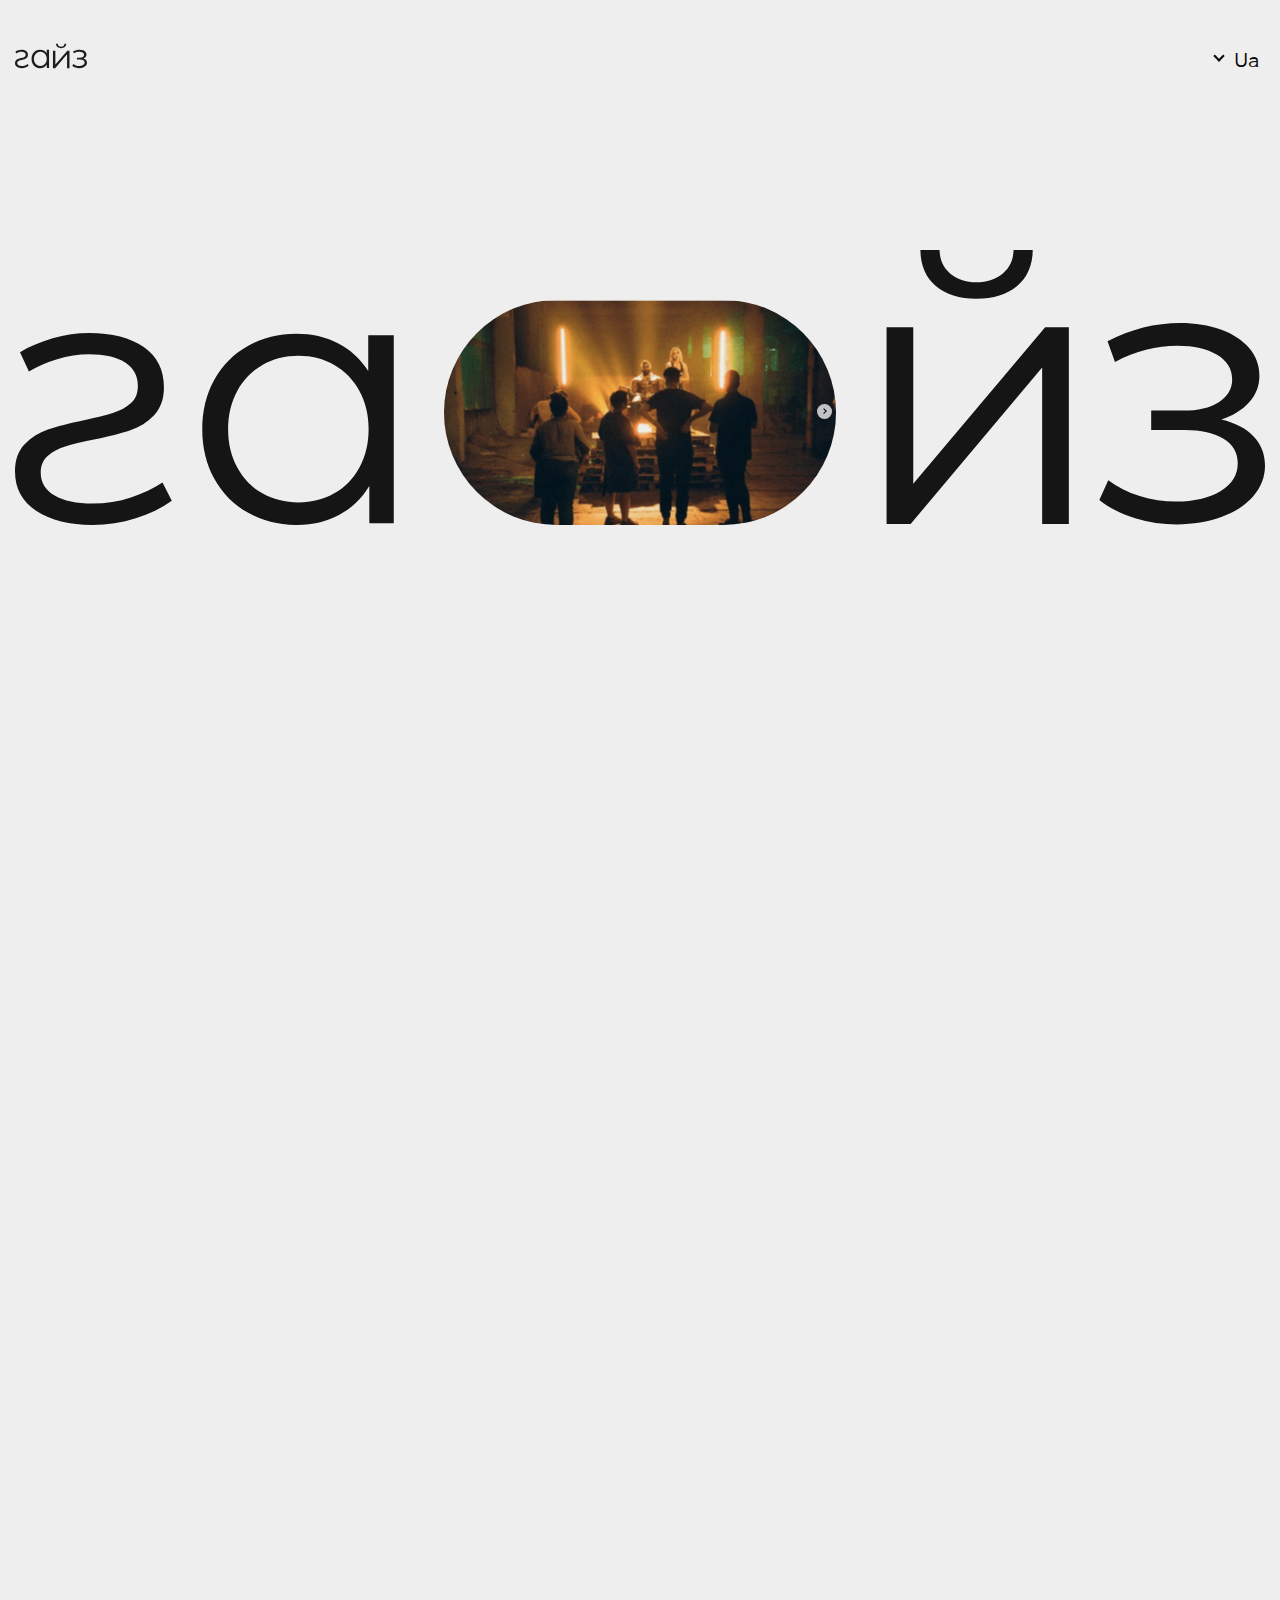
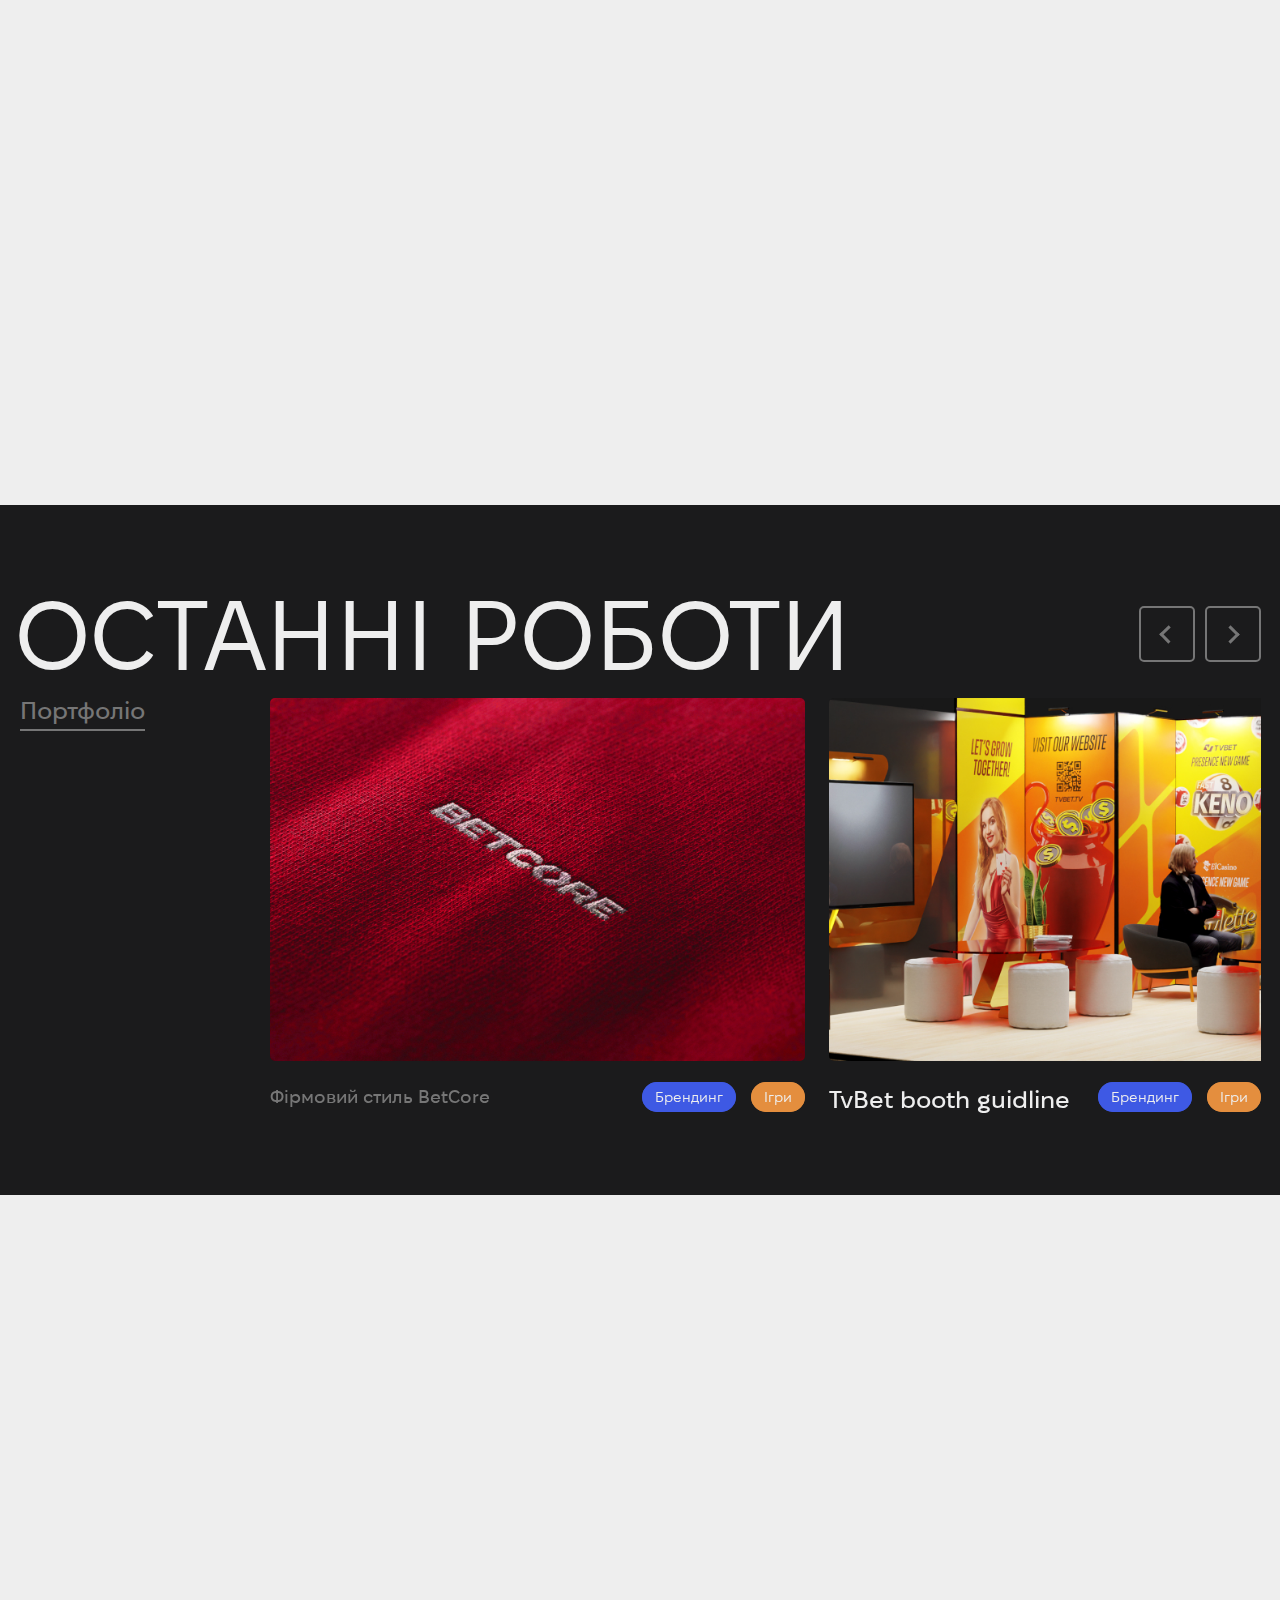
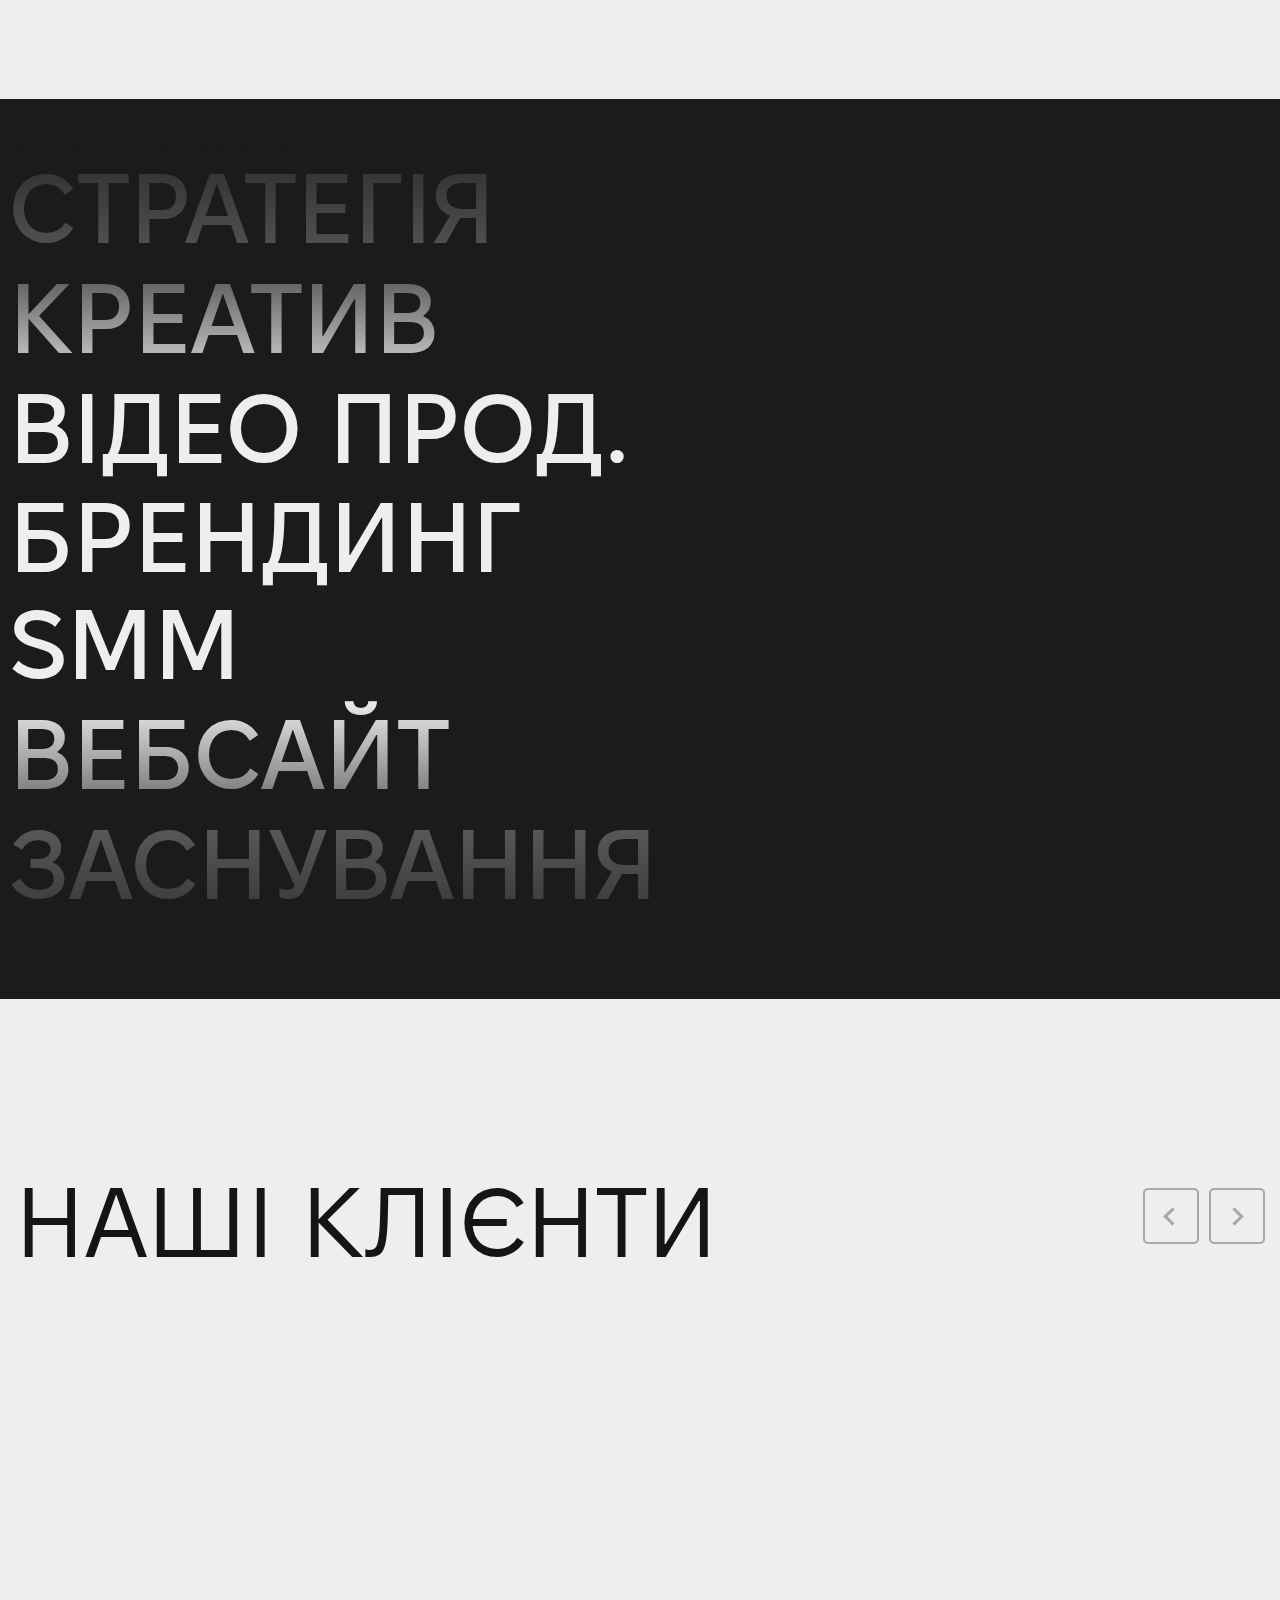
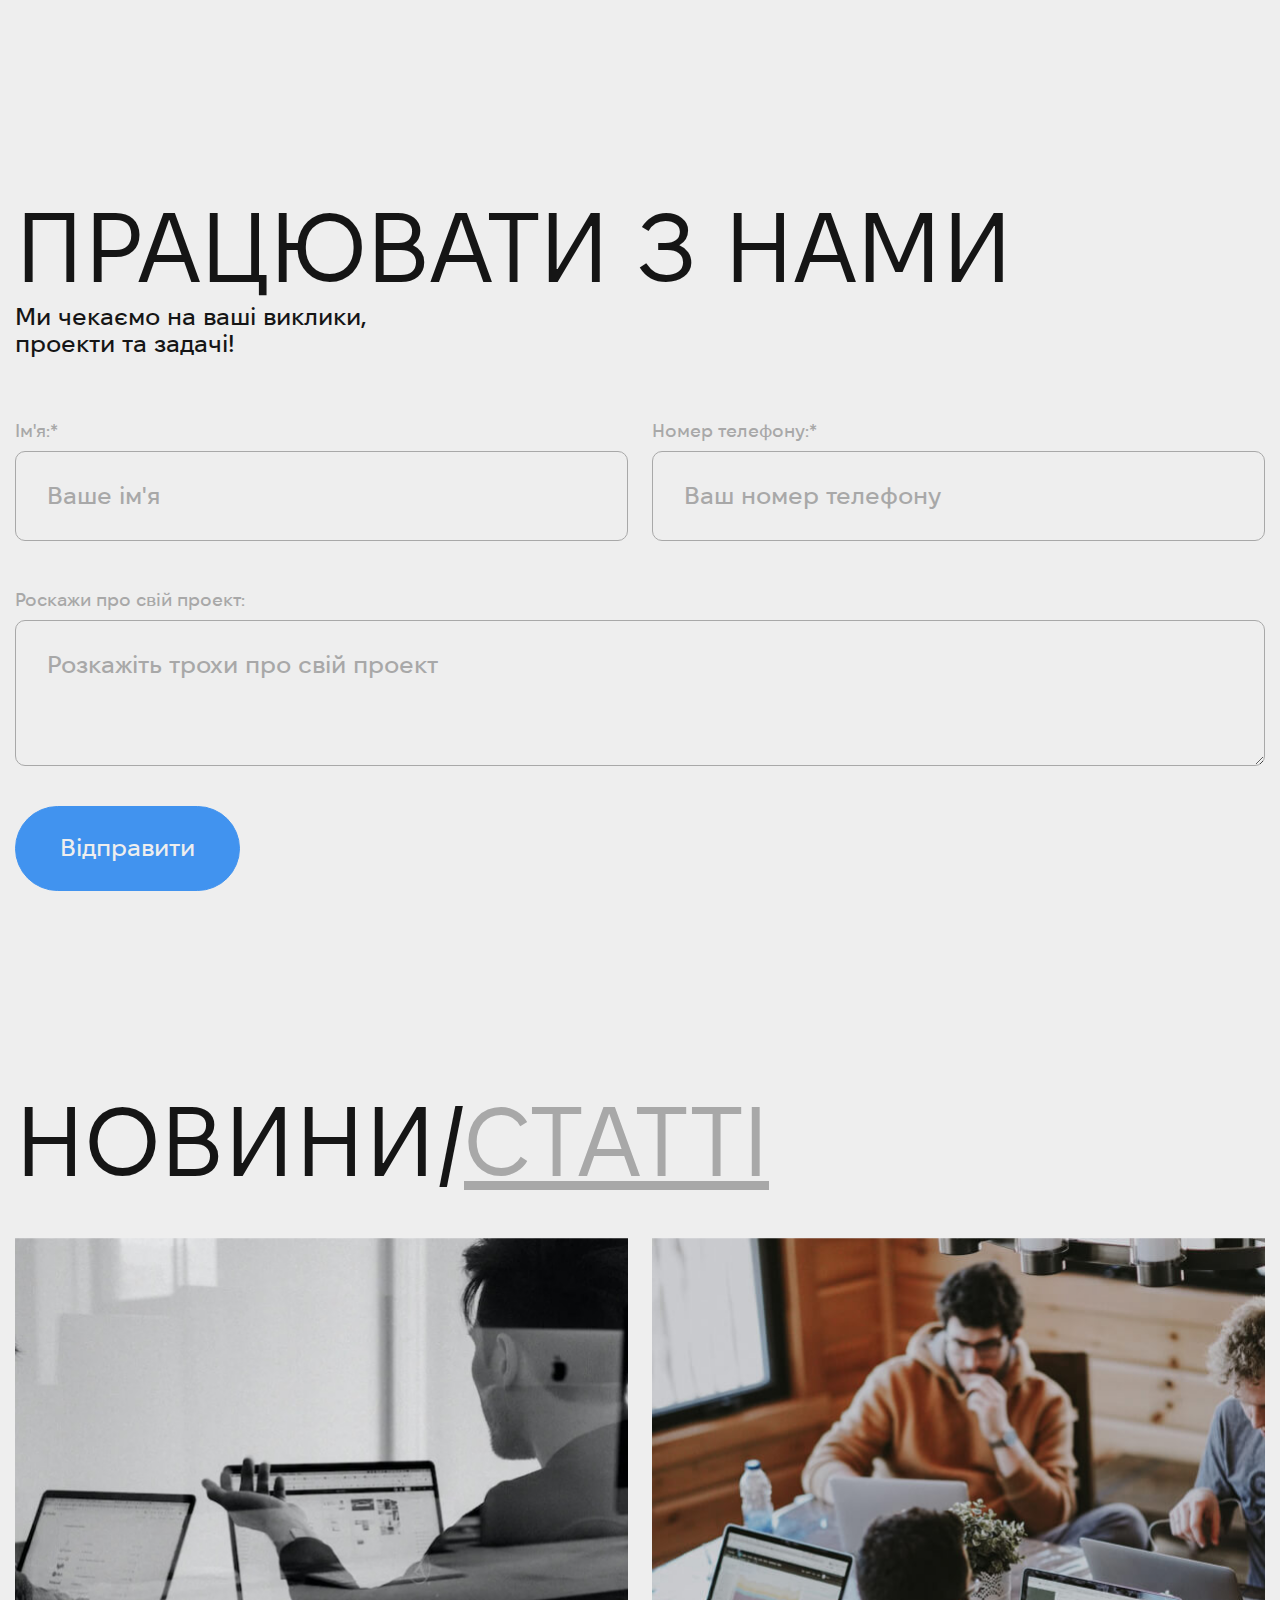
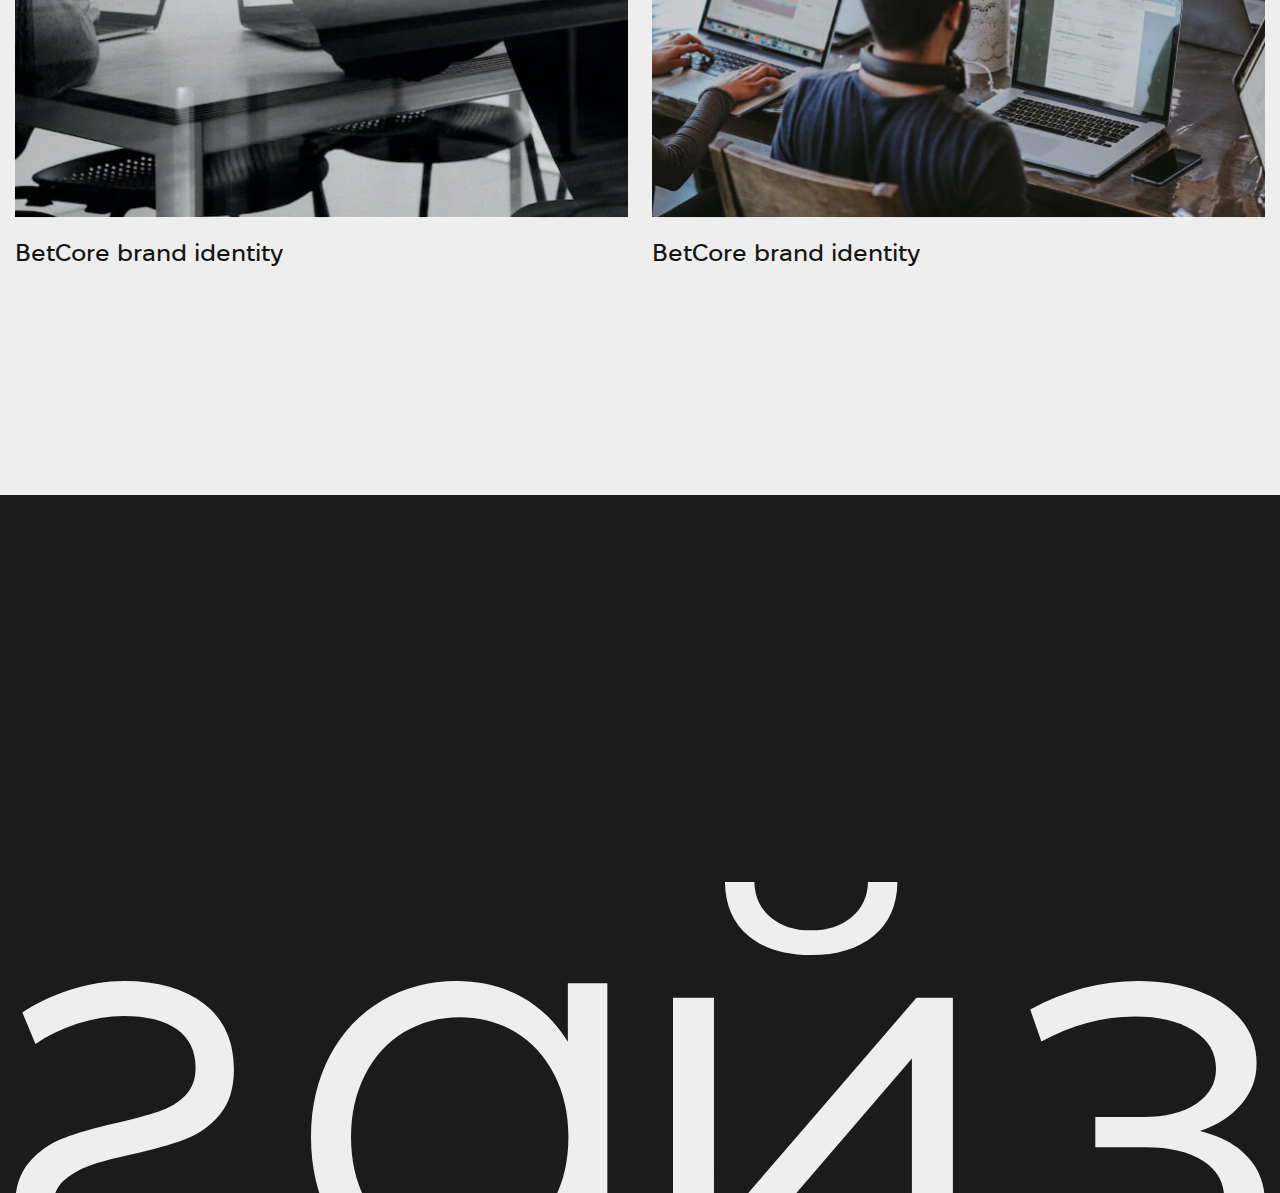
==== commit 5bb69003: "Add files via upload" ====
--- a/index.html
+++ b/index.html
@@ -22,7 +22,7 @@
     <!-- Custom style -->
     <link rel="stylesheet" href="css/fonts.css">
     <link rel="stylesheet" href="css/style.css">
-    <link rel="stylesheet" href="css/style-media.css">
+    <!-- <link rel="stylesheet" href="css/style-media.css"> -->
     <!-- Library scripts -->
     <script src="lib/js/swiper-bundle.min.js" defer></script>
     <script src="lib/js/just-validate.production.min.js" defer></script>
@@ -30,35 +30,48 @@
     <script src="lib/js/jquery-3.7.1.min.js" defer></script>
     <script src="lib/js/transition.js" defer></script>
     <!-- User scripts -->
+    <script src="js/script-slider.js" defer></script>
     <script src="js/script.js" defer></script>
-    <script src="js/script-cursor.js" defer></script>
+    <script src="js/script-portfolio.js" defer></script>
     <script src="js/script-video.js" defer></script>
     <script src="js/script-slogan.js" defer></script>
     <script src="js/script-products.js" defer></script>
+    <script src="js/script-clients.js" defer></script>
+    <script src="js/script-footer.js" defer></script>
 </head>
 <body>
-    <header class="header none1">
+    <header id="header" class="header none1">
         <h1 class="visually-hidden">Креативне агенство "Гайз"</h1>
         <div class="container">
             <div class="header__wrapper">
                 <div class="header__container">
-                    <a href="#!">    
+                    <a href="#!">
                         <svg class="header__logo image" xmlns="http://www.w3.org/2000/svg" width="72" height="26" viewBox="0 0 56 19" fill="none">
-                            <path d="M1.44809 17.9149C0.482895 17.219 0 16.2278 0 14.9428C0 14.0861 0.217392 13.4079 0.651582 12.9077C1.08577 12.4082 1.60846 12.0424 2.22025 11.8098C2.83144 11.5778 3.64399 11.3459 4.65789 11.1139C5.47816 10.9175 6.12974 10.7389 6.61264 10.5781C7.09494 10.4173 7.49706 10.1768 7.81899 9.85518C8.14092 9.53358 8.30129 9.10522 8.30129 8.5701C8.30129 7.80301 8.01559 7.21385 7.44479 6.80328C6.87339 6.39272 6.05728 6.1871 4.99527 6.1871C4.28726 6.1871 3.57153 6.3077 2.84748 6.5489C2.12343 6.7901 1.48789 7.09786 0.940844 7.47284L0.337373 6.02696C0.98064 5.5986 1.71657 5.25064 2.54574 4.98242C3.37433 4.71486 4.19875 4.58109 5.01902 4.58109C6.56334 4.58109 7.78988 4.93366 8.69925 5.6388C9.60802 6.34395 10.063 7.34829 10.063 8.65116C10.063 9.52567 9.84144 10.2222 9.39953 10.7396C8.95703 11.2576 8.42246 11.6325 7.79463 11.8639C7.1674 12.0958 6.34654 12.3285 5.33323 12.5598C4.51296 12.7384 3.86495 12.9123 3.39037 13.0817C2.91579 13.2517 2.52139 13.4877 2.20778 13.7915C1.89416 14.0953 1.73735 14.5058 1.73735 15.0232C1.73735 15.7731 2.05097 16.3484 2.67879 16.7504C3.30602 17.1518 4.15896 17.3528 5.23701 17.3528C6.1541 17.3528 7.01891 17.2012 7.83146 16.8974C8.64341 16.5943 9.35558 16.2193 9.96737 15.7731L10.5946 17.1386C9.90262 17.6922 9.09008 18.1337 8.15695 18.4639C7.22383 18.7947 6.25032 18.9595 5.23701 18.9595C3.67606 18.9595 2.41329 18.6115 1.44809 17.9156V17.9149Z" fill="#151515"/>
-                            <path d="M26.4865 4.68693V18.8245H24.7485V16.0295C24.2031 16.9795 23.4835 17.7052 22.589 18.2066C21.6945 18.7087 20.685 18.9595 19.5603 18.9595C18.299 18.9595 17.158 18.6552 16.1358 18.0459C15.1136 17.4366 14.3123 16.5859 13.7336 15.4924C13.1542 14.3995 12.8649 13.1539 12.8649 11.7567C12.8649 10.3596 13.1542 9.1139 13.7336 8.02105C14.3129 6.9282 15.1136 6.08144 16.1358 5.48143C17.158 4.88142 18.2997 4.58109 19.5603 4.58109C20.6504 4.58109 21.6342 4.81858 22.5123 5.29355C23.3898 5.76853 24.1094 6.46248 24.6717 7.37672V4.68892H26.4865V4.68693ZM22.2569 16.5799C23.0149 16.1228 23.6112 15.4739 24.0459 14.6311C24.4805 13.7889 24.6975 12.8304 24.6975 11.7554C24.6975 10.6804 24.4805 9.72184 24.0459 8.87971C23.6112 8.03759 23.0149 7.38796 22.2569 6.93084C21.4983 6.47373 20.651 6.2455 19.7137 6.2455C18.7765 6.2455 17.9034 6.47373 17.1454 6.93084C16.3868 7.38796 15.7911 8.03759 15.3565 8.87971C14.9218 9.72184 14.7048 10.6804 14.7048 11.7554C14.7048 12.8304 14.9218 13.7896 15.3565 14.6311C15.7911 15.4739 16.3868 16.1228 17.1454 16.5799C17.9034 17.0371 18.7595 17.2653 19.7137 17.2653C20.668 17.2653 21.4983 17.0371 22.2569 16.5799Z" fill="#151515"/>
-                            <path d="M29.5135 5.36443H31.397V16.1681L40.7071 5.36443H42.3784V18.9595H40.495V8.15583L31.2116 18.9595H29.5142V5.36443H29.5135ZM32.988 2.5215C32.2803 1.93562 31.918 1.10863 31.9003 0.0405426H33.253C33.2706 0.712311 33.5181 1.25112 33.996 1.65571C34.4732 2.06094 35.0921 2.26323 35.8526 2.26323C36.6132 2.26323 37.236 2.06094 37.7224 1.65571C38.2087 1.25112 38.4607 0.712311 38.4783 0.0405426H39.831C39.8134 1.10926 39.4465 1.93625 38.7303 2.5215C38.0142 3.10739 37.0545 3.40002 35.8526 3.40002C34.6508 3.40002 33.695 3.10739 32.988 2.5215Z" fill="#151515"/>
-                            <path d="M55.2202 12.679C55.74 13.2493 55.9999 13.9446 55.9999 14.7635C55.9999 15.5824 55.7312 16.3132 55.1944 16.9552C54.6577 17.5965 53.929 18.0912 53.0084 18.4385C52.0878 18.7858 51.0734 18.9595 49.9659 18.9595C48.9943 18.9595 48.0397 18.8128 47.1027 18.5188C46.1651 18.2247 45.347 17.7932 44.6486 17.2223L45.2621 15.8061C45.8756 16.2869 46.5917 16.6612 47.4098 16.9282C48.2278 17.1953 49.0547 17.3288 49.8897 17.3288C51.1338 17.3288 52.1526 17.0841 52.9448 16.5941C53.7371 16.104 54.1335 15.441 54.1335 14.603C54.1335 13.8544 53.8094 13.2717 53.1619 12.8526C52.5138 12.4343 51.6278 12.2245 50.5033 12.2245H48.202V10.8346H50.4007C51.4063 10.8346 52.2161 10.634 52.8297 10.2334C53.4432 9.83279 53.7503 9.29407 53.7503 8.61656C53.7503 7.868 53.4054 7.28061 52.7145 6.85305C52.0242 6.4255 51.125 6.21172 50.0175 6.21172C48.5683 6.21172 47.1367 6.5952 45.7221 7.36086L45.2105 5.89072C46.8126 5.01785 48.4745 4.58109 50.1962 4.58109C51.2187 4.58109 52.1431 4.73698 52.97 5.04877C53.7962 5.36055 54.4437 5.80192 54.9132 6.37156C55.382 6.94185 55.6161 7.60095 55.6161 8.3495C55.6161 9.09805 55.3813 9.69465 54.9132 10.2472C54.4444 10.7997 53.8094 11.2095 53.0084 11.4766C53.963 11.7081 54.6998 12.1094 55.2196 12.679H55.2202Z" fill="#151515"/>
+                            <path class="animated fadeInUpBig2" d="M1.44809 17.9149C0.482895 17.219 0 16.2278 0 14.9428C0 14.0861 0.217392 13.4079 0.651582 12.9077C1.08577 12.4082 1.60846 12.0424 2.22025 11.8098C2.83144 11.5778 3.64399 11.3459 4.65789 11.1139C5.47816 10.9175 6.12974 10.7389 6.61264 10.5781C7.09494 10.4173 7.49706 10.1768 7.81899 9.85518C8.14092 9.53358 8.30129 9.10522 8.30129 8.5701C8.30129 7.80301 8.01559 7.21385 7.44479 6.80328C6.87339 6.39272 6.05728 6.1871 4.99527 6.1871C4.28726 6.1871 3.57153 6.3077 2.84748 6.5489C2.12343 6.7901 1.48789 7.09786 0.940844 7.47284L0.337373 6.02696C0.98064 5.5986 1.71657 5.25064 2.54574 4.98242C3.37433 4.71486 4.19875 4.58109 5.01902 4.58109C6.56334 4.58109 7.78988 4.93366 8.69925 5.6388C9.60802 6.34395 10.063 7.34829 10.063 8.65116C10.063 9.52567 9.84144 10.2222 9.39953 10.7396C8.95703 11.2576 8.42246 11.6325 7.79463 11.8639C7.1674 12.0958 6.34654 12.3285 5.33323 12.5598C4.51296 12.7384 3.86495 12.9123 3.39037 13.0817C2.91579 13.2517 2.52139 13.4877 2.20778 13.7915C1.89416 14.0953 1.73735 14.5058 1.73735 15.0232C1.73735 15.7731 2.05097 16.3484 2.67879 16.7504C3.30602 17.1518 4.15896 17.3528 5.23701 17.3528C6.1541 17.3528 7.01891 17.2012 7.83146 16.8974C8.64341 16.5943 9.35558 16.2193 9.96737 15.7731L10.5946 17.1386C9.90262 17.6922 9.09008 18.1337 8.15695 18.4639C7.22383 18.7947 6.25032 18.9595 5.23701 18.9595C3.67606 18.9595 2.41329 18.6115 1.44809 17.9156V17.9149Z" fill="#151515"/>
+                            <path class="animated fadeInUpBig3" d="M26.4865 4.68693V18.8245H24.7485V16.0295C24.2031 16.9795 23.4835 17.7052 22.589 18.2066C21.6945 18.7087 20.685 18.9595 19.5603 18.9595C18.299 18.9595 17.158 18.6552 16.1358 18.0459C15.1136 17.4366 14.3123 16.5859 13.7336 15.4924C13.1542 14.3995 12.8649 13.1539 12.8649 11.7567C12.8649 10.3596 13.1542 9.1139 13.7336 8.02105C14.3129 6.9282 15.1136 6.08144 16.1358 5.48143C17.158 4.88142 18.2997 4.58109 19.5603 4.58109C20.6504 4.58109 21.6342 4.81858 22.5123 5.29355C23.3898 5.76853 24.1094 6.46248 24.6717 7.37672V4.68892H26.4865V4.68693ZM22.2569 16.5799C23.0149 16.1228 23.6112 15.4739 24.0459 14.6311C24.4805 13.7889 24.6975 12.8304 24.6975 11.7554C24.6975 10.6804 24.4805 9.72184 24.0459 8.87971C23.6112 8.03759 23.0149 7.38796 22.2569 6.93084C21.4983 6.47373 20.651 6.2455 19.7137 6.2455C18.7765 6.2455 17.9034 6.47373 17.1454 6.93084C16.3868 7.38796 15.7911 8.03759 15.3565 8.87971C14.9218 9.72184 14.7048 10.6804 14.7048 11.7554C14.7048 12.8304 14.9218 13.7896 15.3565 14.6311C15.7911 15.4739 16.3868 16.1228 17.1454 16.5799C17.9034 17.0371 18.7595 17.2653 19.7137 17.2653C20.668 17.2653 21.4983 17.0371 22.2569 16.5799Z" fill="#151515"/>
+                            <path class="animated fadeInUpBig4" d="M29.5135 5.36443H31.397V16.1681L40.7071 5.36443H42.3784V18.9595H40.495V8.15583L31.2116 18.9595H29.5142V5.36443H29.5135ZM32.988 2.5215C32.2803 1.93562 31.918 1.10863 31.9003 0.0405426H33.253C33.2706 0.712311 33.5181 1.25112 33.996 1.65571C34.4732 2.06094 35.0921 2.26323 35.8526 2.26323C36.6132 2.26323 37.236 2.06094 37.7224 1.65571C38.2087 1.25112 38.4607 0.712311 38.4783 0.0405426H39.831C39.8134 1.10926 39.4465 1.93625 38.7303 2.5215C38.0142 3.10739 37.0545 3.40002 35.8526 3.40002C34.6508 3.40002 33.695 3.10739 32.988 2.5215Z" fill="#151515"/>
+                            <path class="animated fadeInUpBig5" d="M55.2202 12.679C55.74 13.2493 55.9999 13.9446 55.9999 14.7635C55.9999 15.5824 55.7312 16.3132 55.1944 16.9552C54.6577 17.5965 53.929 18.0912 53.0084 18.4385C52.0878 18.7858 51.0734 18.9595 49.9659 18.9595C48.9943 18.9595 48.0397 18.8128 47.1027 18.5188C46.1651 18.2247 45.347 17.7932 44.6486 17.2223L45.2621 15.8061C45.8756 16.2869 46.5917 16.6612 47.4098 16.9282C48.2278 17.1953 49.0547 17.3288 49.8897 17.3288C51.1338 17.3288 52.1526 17.0841 52.9448 16.5941C53.7371 16.104 54.1335 15.441 54.1335 14.603C54.1335 13.8544 53.8094 13.2717 53.1619 12.8526C52.5138 12.4343 51.6278 12.2245 50.5033 12.2245H48.202V10.8346H50.4007C51.4063 10.8346 52.2161 10.634 52.8297 10.2334C53.4432 9.83279 53.7503 9.29407 53.7503 8.61656C53.7503 7.868 53.4054 7.28061 52.7145 6.85305C52.0242 6.4255 51.125 6.21172 50.0175 6.21172C48.5683 6.21172 47.1367 6.5952 45.7221 7.36086L45.2105 5.89072C46.8126 5.01785 48.4745 4.58109 50.1962 4.58109C51.2187 4.58109 52.1431 4.73698 52.97 5.04877C53.7962 5.36055 54.4437 5.80192 54.9132 6.37156C55.382 6.94185 55.6161 7.60095 55.6161 8.3495C55.6161 9.09805 55.3813 9.69465 54.9132 10.2472C54.4444 10.7997 53.8094 11.2095 53.0084 11.4766C53.963 11.7081 54.6998 12.1094 55.2196 12.679H55.2202Z" fill="#151515"/>
                         </svg>
                     </a>
         
                     <div class="header__nav">
                         <nav class="nav">
                             <ul class="nav__list">
-                                <li><a href="#!">Головна</a></li>
-                                <li><a href="#!">Послуги</a></li>
-                                <li><a href="#!">Портфоліо</a></li>
-                                <li><a href="#!">Новини</a></li>
-                                <li><a href="#!">Контакти</a></li>
+                                <li class="nav__link">
+                                    <a href="#header">Головна</a>
+                                </li>
+                                <li class="nav__link2">
+                                    <a href="#products">Послуги</a>
+                                </li>
+                                <li class="nav__link3">
+                                    <a href="#portfolio">Портфоліо</a>
+                                </li>
+                                <li class="nav__link4">
+                                    <a href="#news">Новини</a>
+                                </li>
+                                <li class="nav__link5">
+                                    <a href="#contacts">Контакти</a>
+                                </li>
                             </ul>
                         </nav>
                     </div>
@@ -69,7 +82,7 @@
                     <button type="submit" class="header__nav__submit">Працювати з нами</button>
         
                     <div class="header__nav-btn">
-                        <button class="nav-icon-btn">
+                        <a class="nav-icon-btn">
                             <div class="nav-circle-wrapper">
                                 <div class="nav-circle-item"></div>
                                 <div class="nav-circle-item"></div>
@@ -78,14 +91,14 @@
                             <div class="nav-icon">
                                 Меню
                             </div>
-                        </button>
+                        </a>
                     </div>
         
                     <button class="header__nav-close"></button>
                 
                     <div class="header__language">
                         <div class="dropdown">
-                            <button class="dropdown__button">Ua</button>
+                            <a class="dropdown__button">Ua</a>
                             <ul class="dropdown__list">
                                 <li class="dropdown__list-item" data-value="Ua">
                                     <a class="dropdown__list-link" href="./index.html">Ua</a>
@@ -106,36 +119,63 @@
     </header>
 
     <main>
-        <section class="guys none1">
+        <section id="guys" class="guys none1">
             <div class="container guys__container">
                 <div class="guys__content">
 
                     <div class="guys__letter-wrapper guys__letter-wrapper-top">
-                        <img class="guys__letter guys__letter-g wow fadeInUpBig" src="./img/guys/g.svg" alt="g">
-                        <img class="guys__letter guys__letter-u wow fadeInUpBig" data-wow-delay="0.1s" src="./img/guys/u.svg" alt="u">
-
-                        <img class="guys__letter-hov guys__letter-g-hov" src="./img/guys/g_hov.svg" alt="g">
-                        <img class="guys__letter-hov guys__letter-u-hov" src="./img/guys/u_hov.svg" alt="u">
-
-                    </div>
-
-                    <!-- <div class="guys__letter guys__letter-g wow fadeInUpBig" style="background-image: url('./img/guys/g.svg');"></div>
-                    <div class="guys__letter guys__letter-g wow fadeInUpBig" style="background-image: url('./img/guys/u.svg');"></div> -->
-
-                    <div id="min-video" class="guys__video-block guys__video-block-center">
+
+                        <div class="guys__letter-wrapper-item-1 wow fadeInUpBig">
+                            <div class="guys__letter-change">
+                                <img class="guys__letter guys__letter-g" src="./img/guys/g.svg" alt="g">
+                            </div>
+                            <div class="guys__letter-change">
+                                <img class="guys__letter-hov guys__letter-g-hov" src="./img/guys/g_hov.svg" alt="g">
+                            </div>
+                        </div>
+
+                        <div class="guys__letter-wrapper-item-2 wow fadeInUpBig" data-wow-delay="0.1s">
+                            <div class="guys__letter-change">
+                                <img class="guys__letter guys__letter-u" src="./img/guys/u.svg" alt="u">
+                            </div>
+                            <div class="guys__letter-change">
+                                <img class="guys__letter-hov guys__letter-u-hov" src="./img/guys/u_hov.svg" alt="u">
+                            </div>    
+                        </div>
+
+                    </div>
+
+                    <div title="Pause" class="guys__video-block guys__video-block-center">
                         <video class="video" loop="loop" autoplay="" muted="" poster="./img/guys/guys_img_1.png">
                             <source src="./video/guys.mp4" type="video/mp4" />
                         </video>
+
+                        <div class="guys__arrow">
+                            <button class="guys__slider-btn guys__slider-btn-next">
+                                <i class="arrow-right"></i>
+                            </button>
+                        </div>
                     </div>
 
                     <div class="guys__letter-wrapper guys__letter-wrapper-bottom">
 
-                        <img class="guys__letter guys__letter-y wow fadeInUpBig" data-wow-delay="0.2s" src="./img/guys/y.svg" alt="y">
-                        <img class="guys__letter guys__letter-s wow fadeInUpBig" data-wow-delay="0.3s" src="./img/guys/s.svg" alt="s">
-
-                        <img class="guys__letter-hov guys__letter-y-hov" src="./img/guys/y_hov.svg" alt="y">
-                        <img class="guys__letter-hov guys__letter-s" src="./img/guys/s_hov.svg" alt="s">
-
+                        <div class="guys__letter-wrapper-item-3 wow fadeInUpBig" data-wow-delay="0.2s">
+                            <div class="guys__letter-change">
+                                <img class="guys__letter guys__letter-y" src="./img/guys/y.svg" alt="y">
+                            </div>
+                            <div class="guys__letter-change">
+                                <img class="guys__letter-hov guys__letter-y-hov" src="./img/guys/y_hov.svg" alt="y">
+                            </div>
+                        </div>
+
+                        <div class="guys__letter-wrapper-item-4 wow fadeInUpBig" data-wow-delay="0.3s">
+                            <div class="guys__letter-change">
+                                <img class="guys__letter guys__letter-s" src="./img/guys/s.svg" alt="s">
+                            </div>
+                            <div class="guys__letter-change">
+                                <img class="guys__letter-hov guys__letter-s-hov" src="./img/guys/s_hov.svg" alt="s">
+                            </div>
+                        </div>
                     </div>
                 </div>
 
@@ -143,26 +183,11 @@
             </div>
         </section>
 
-        <section id="max-video" class="slider none1">
-            <div class="container slider__container">
-                <div class="slider__slogan-wrapper">
-                    <div class="slider__slogan-text">Ми подружимо
-                        ваш бізнес із клієнтами</div>
-                    <div class="slider__slogan-link">
-                        <a href="#!">Працювати з нами</a>
-                    </div>
-                </div>
-                <div class="slider__home">
-                    <div class="slider__home-wrapper">
-                            <div class="slider__home-img">
-                            </div>
-                    </div>
-                </div>
-            </div>
-
+        <section class="slider none1">
+                <div class="slider__home"></div>
         </section>
 
-        <section class="portfolio none1">
+        <section id="portfolio" class="portfolio none1">
             <div class="portfolio__container">
                 <div class="container">
                     <h2 class="portfolio__title">Останні роботи</h2>
@@ -263,42 +288,50 @@
 
         <section class="slogan none1">
             <div class="container">
-                <div class="slogan__text">
-                    <div class="slogan__text-first_line wow fadeInUpBig" data-wow-offset="10">
-                        <div class="first_line-1">It's</div>
-                        <div class="first_line-2">simple</div> 
-                        <div></div>   
-                        <div class="first_line-3">—</div>
-                        <div></div>
-                        <div class="first_line-4">we</div>    
-                        <div class="first_line-5">make</div> 
-                    </div>
-                    <div class="slogan__text-second_line wow fadeInUpBig" data-wow-offset="10">
-                        <div class="second_line-1">your</div> 
-                        <div class="second_line-2">product,</div> 
-                        <div></div>   
-                        <div class="second_line-3">product</div> 
-                    </div>
-                    <div class="slogan__text-third_line wow fadeInUpBig" data-wow-offset="10">
-                        <div class="third_line-1">or</div>
-                        <div></div>
-                        <div></div>
-                        <div></div>
-                        <div class="third_line-2">service</div> 
-                        <div class="third_line-3">more</div> 
-                    </div>
-                    <div class="slogan__text-fourth_line wow fadeInUpBig" data-wow-offset="10">
-                        <div class="fourth_line-1">interesting</div> 
-                        <div class="fourth_line-2">for</div> 
-                        <div class="fourth_line-3">the</div> 
-                        <div class="fourth_line-4">client.</div>    
+                <div class="slogan__text-wrapper">
+                    <div class="slogan__text-item _animat-item">
+                        <div class="slogan__text-first_line _animat-show">
+                            <div class="first_line-1">It's</div>
+                            <div class="first_line-2">simple</div> 
+                            <div></div>   
+                            <div class="first_line-3">—</div>
+                            <div></div>
+                            <div class="first_line-4">we</div>    
+                            <div class="first_line-5">make</div>     
+                        </div>
+                    </div>
+                    <div class="slogan__text-item _animat-item">
+                        <div class="slogan__text-second_line _animat-show">
+                            <div class="second_line-1">your</div> 
+                            <div class="second_line-2">product,</div> 
+                            <div></div>   
+                            <div class="second_line-3">product</div> 
+                        </div>
+                    </div>
+                    <div class="slogan__text-item _animat-item">
+                        <div class="slogan__text-third_line _animat-show">
+                            <div class="third_line-1">or</div>
+                            <div></div>
+                            <div></div>
+                            <div></div>
+                            <div class="third_line-2">service</div> 
+                            <div class="third_line-3">more</div> 
+                        </div>
+                    </div>
+                    <div class="slogan__text-item _animat-item">
+                        <div class="slogan__text-fourth_line _animat-show">
+                            <div class="fourth_line-1">interesting</div> 
+                            <div class="fourth_line-2">for</div> 
+                            <div class="fourth_line-3">the</div> 
+                            <div class="fourth_line-4">client.</div>    
+                        </div>
                     </div>
                 </div>
             </div>
 
         </section>
 
-        <section class="products none1">
+        <section id="products" class="products none1">
             <div class="products__container">
                 <div class="container">
                     <div class="products__wrapper">
@@ -312,35 +345,30 @@
                             </div>
                             <div class="products__text-animation">
                                 <div class="products__text-first_block">
-                                    Стратегія
-                                    <br>
-                                    Креатив
-                                    <br>
-                                    Відео&nbsp;прод.
-                                    <br>
-                                    Брендинг
+                                    <p class="products-reveal">Стратегія</p>
+                                    <p class="products-reveal2">Креатив</p>
+                                    <p class="products-reveal3">Відео&nbsp;прод.</p>
+                                    <p class="products-reveal4">Брендинг</p>
                                 </div>
                                 <div class="products__text-second_block">
                                     Sunny Bonnell and Ashleigh Hansberger love contributing to news, articles, and stories about entrepreneurship, business 
                                 </div>
                                 <div class="products__text-third_block">
-                                    SMM
-                                    <br>
-                                    Вебсайт 
-                                    <br>
-                                    Заснування
+                                    <p>SMM</p>
+                                    <p>Вебсайт</p>
+                                    <p>Заснування</p>
                                 </div>         
                             </div>
                         </div>
                     </div>
                     <div class="products__animation">
-                        <div class="products__description-bg-right wow fadeInRightBig" data-wow-delay="4s" data-wow-offset="200"></div>
-
-                        <div class="products__img wow fadeInRightBig" data-wow-delay="2s" data-wow-offset="200">
+                        <div class="products__description-bg-right"></div>
+
+                        <div class="products__img">
                             <img src="./img/products/products.png" alt="products.png">
                         </div>
                         
-                        <div class="products__animation-btn-block wow fadeInRightBig" data-wow-delay="2s" data-wow-offset="10">
+                        <div class="products__animation-btn-block">
                             <div class="products__animation-btn-wrapper">
                                 <div class="products__animation-description-wrapper">
                                     <a href="#!" class="products__description-name">Фірмовий стиль BetCore</a>
@@ -370,10 +398,11 @@
                     <h2 class="clients__title">Наші клієнти</h2>
                     <div class="clients__slider-block">
                         <div class="clients__slider swiper">
-                            <div class="clients__slider-wrapper swiper-wrapper">
-
-                                <div class="swiper-slide">
-                                    <div class="clients__slider-item wow fadeIn" data-wow-delay=".5s" data-wow-duration=".5s">
+
+                            <!-- <div class="clients__slider-wrapper swiper-wrapper">
+
+                                <div class="swiper-slide">
+                                    <div class="clients__slider-item wow fadeIn" data-wow-delay=".3s" data-wow-duration=".5s">
                                         <div class="clients__slider-item-img">
                                             <img src="./img/clients/clients_img-1.jpg" alt="clients_img-1">
                                         </div>
@@ -387,7 +416,7 @@
                                 </div>  
                                 
                                 <div class="swiper-slide">
-                                    <div class="clients__slider-item wow fadeIn" data-wow-delay="1s" data-wow-duration=".5s">
+                                    <div class="clients__slider-item wow fadeIn" data-wow-delay=".6s" data-wow-duration=".5s">
                                         <div class="clients__slider-item-img">
                                             <img src="./img/clients/clients_img-2.jpg" alt="clients_img-2">
                                         </div>
@@ -400,7 +429,7 @@
                                     </div>
                                 </div>    
                                 <div class="swiper-slide">
-                                    <div class="clients__slider-item wow fadeIn" data-wow-delay="1.5s" data-wow-duration=".5s">
+                                    <div class="clients__slider-item wow fadeIn" data-wow-delay=".9s" data-wow-duration=".5s">
                                         <div class="clients__slider-item-img">
                                             <img src="./img/clients/clients_img-3.jpg" alt="clients_img-3">
                                         </div>
@@ -413,7 +442,7 @@
                                     </div>
                                 </div>    
                                 <div class="swiper-slide">
-                                    <div class="clients__slider-item wow fadeIn" data-wow-delay="2s" data-wow-duration=".5s">
+                                    <div class="clients__slider-item wow fadeIn" data-wow-delay="1.2s" data-wow-duration=".5s">
                                         <div class="clients__slider-item-img">
                                             <img src="./img/clients/clients_img-4.jpg" alt="clients_img-4">
                                         </div>
@@ -503,7 +532,143 @@
                                         </div>
                                     </div>
                                 </div>    
-                            </div>
+                            </div> -->
+
+                            <div class="clients__slider-wrapper swiper-wrapper _animat-client">
+
+                                <div class="swiper-slide">
+                                    <div class="clients__slider-item client-item-1">
+                                        <div class="clients__slider-item-img">
+                                            <img src="./img/clients/clients_img-1.jpg" alt="clients_img-1">
+                                        </div>
+                                        <div class="clients__slider-item-description">
+                                            <h3 class="clients__slider-description-name">TvBet</h3>
+                                            <div class="clients__slider-description-text">
+                                                Motto® Founders Sunny Bonnell and Ashleigh Hansberger are bestselling authors, keynote speakers, and global thought leaders. 
+                                            </div>
+                                        </div>
+                                    </div>
+                                </div>  
+                                
+                                <div class="swiper-slide">
+                                    <div class="clients__slider-item client-item-2">
+                                        <div class="clients__slider-item-img">
+                                            <img src="./img/clients/clients_img-2.jpg" alt="clients_img-2">
+                                        </div>
+                                        <div class="clients__slider-item-description">
+                                            <h3 class="clients__slider-description-name">TvBet</h3>
+                                            <div class="clients__slider-description-text">
+                                                Motto® Founders Sunny Bonnell and Ashleigh Hansberger are bestselling authors, keynote speakers, and global thought leaders. 
+                                            </div>
+                                        </div>
+                                    </div>
+                                </div>    
+                                <div class="swiper-slide">
+                                    <div class="clients__slider-item client-item-3">
+                                        <div class="clients__slider-item-img">
+                                            <img src="./img/clients/clients_img-3.jpg" alt="clients_img-3">
+                                        </div>
+                                        <div class="clients__slider-item-description">
+                                            <h3 class="clients__slider-description-name">TvBet</h3>
+                                            <div class="clients__slider-description-text">
+                                                Motto® Founders Sunny Bonnell and Ashleigh Hansberger are bestselling authors, keynote speakers, and global thought leaders. 
+                                            </div>
+                                        </div>
+                                    </div>
+                                </div>    
+                                <div class="swiper-slide">
+                                    <div class="clients__slider-item client-item-4">
+                                        <div class="clients__slider-item-img">
+                                            <img src="./img/clients/clients_img-4.jpg" alt="clients_img-4">
+                                        </div>
+                                        <div class="clients__slider-item-description">
+                                            <h3 class="clients__slider-description-name">TvBet</h3>
+                                            <div class="clients__slider-description-text">
+                                                Motto® Founders Sunny Bonnell and Ashleigh Hansberger are bestselling authors, keynote speakers, and global thought leaders. 
+                                            </div>
+                                        </div>
+                                    </div>
+                                </div>    
+                                <div class="swiper-slide">
+                                    <div class="clients__slider-item client-item-5">
+                                        <div class="clients__slider-item-img">
+                                            <img src="./img/clients/clients_img-5.jpg" alt="clients_img-5">
+                                        </div>
+                                        <div class="clients__slider-item-description">
+                                            <h3 class="clients__slider-description-name">TvBet</h3>
+                                            <div class="clients__slider-description-text">
+                                                Motto® Founders Sunny Bonnell and Ashleigh Hansberger are bestselling authors, keynote speakers, and global thought leaders. 
+                                            </div>
+                                        </div>
+                                    </div>
+                                </div>    
+                                <div class="swiper-slide">
+                                    <div class="clients__slider-item client-item-6">
+                                        <div class="clients__slider-item-img">
+                                            <img src="./img/clients/clients_img-6.jpg" alt="clients_img-6">
+                                        </div>
+                                        <div class="clients__slider-item-description">
+                                            <h3 class="clients__slider-description-name">TvBet</h3>
+                                            <div class="clients__slider-description-text">
+                                                Motto® Founders Sunny Bonnell and Ashleigh Hansberger are bestselling authors, keynote speakers, and global thought leaders. 
+                                            </div>
+                                        </div>
+                                    </div>
+                                </div>    
+                                <div class="swiper-slide">
+                                    <div class="clients__slider-item client-item-7">
+                                        <div class="clients__slider-item-img">
+                                            <img src="./img/clients/clients_img-7.jpg" alt="clients_img-7">
+                                        </div>
+                                        <div class="clients__slider-item-description">
+                                            <h3 class="clients__slider-description-name">TvBet</h3>
+                                            <div class="clients__slider-description-text">
+                                                Motto® Founders Sunny Bonnell and Ashleigh Hansberger are bestselling authors, keynote speakers, and global thought leaders. 
+                                            </div>
+                                        </div>
+                                    </div>
+                                </div>    
+                                <div class="swiper-slide">
+                                    <div class="clients__slider-item client-item-8">
+                                        <div class="clients__slider-item-img">
+                                            <img src="./img/clients/clients_img-8.jpg" alt="clients_img-8">
+                                        </div>
+                                        <div class="clients__slider-item-description">
+                                            <h3 class="clients__slider-description-name">TvBet</h3>
+                                            <div class="clients__slider-description-text">
+                                                Motto® Founders Sunny Bonnell and Ashleigh Hansberger are bestselling authors, keynote speakers, and global thought leaders. 
+                                            </div>
+                                        </div>
+                                    </div>
+                                </div>    
+                                <div class="swiper-slide">
+                                    <div class="clients__slider-item client-item-9">
+                                        <div class="clients__slider-item-img">
+                                            <img src="./img/clients/clients_img-9.jpg" alt="clients_img-9">
+                                        </div>
+                                        <div class="clients__slider-item-description">
+                                            <h3 class="clients__slider-description-name">TvBet</h3>
+                                            <div class="clients__slider-description-text">
+                                                Motto® Founders Sunny Bonnell and Ashleigh Hansberger are bestselling authors, keynote speakers, and global thought leaders. 
+                                            </div>
+                                        </div>
+                                    </div>
+                                </div>    
+                                <div class="swiper-slide">
+                                    <div class="clients__slider-item client-item-10">
+                                        <div class="clients__slider-item-img">
+                                            <img src="./img/clients/clients_img-10.jpg" alt="clients_img-10">
+                                        </div>
+                                        <div class="clients__slider-item-description">
+                                            <h3 class="clients__slider-description-name">TvBet</h3>
+                                            <div class="clients__slider-description-text">
+                                                Motto® Founders Sunny Bonnell and Ashleigh Hansberger are bestselling authors, keynote speakers, and global thought leaders. 
+                                            </div>
+                                        </div>
+                                    </div>
+                                </div>    
+                            </div>
+
                         </div>
                         <div class="clients__slider-btn-wrapper">
                             <button class="clients__slider-btn clients__slider-btn-prev">
@@ -518,11 +683,11 @@
             </div>
         </section>
 
-        <section class="contacts none1">
+        <section id="contacts" class="contacts none1">
             <div class="container">
                 <div class="contacts__container">
                     <div class="contacts__content">
-                        <h2 class="contacts__title">Work with us</h2>
+                        <h2 class="contacts__title">Працювати з нами</h2>
     
                         <p class="contacts__subtitle">Ми чекаємо на ваші виклики,<br>
                             проекти та задачі!</p>
@@ -567,7 +732,7 @@
             </div>
         </section>
 
-        <!-- <section class="news none1">
+        <section id="news" class="news none1">
             <div class="container">
                 <div class="news__container">
                     <div class="news__content">
@@ -575,151 +740,25 @@
 
                         <div class="news__description-wrapper">
 
-                            <div class="news__description">
-                                <img src="./img/news/news-img_1.jpg" alt="news-img_1">
+                            <a href="#!" class="news__description ">
+                                <div class="news__img poligon_news-close0" style="background-image: url('./img/news/news-img_4.jpg');">
+                                </div>
                                 <div class="news__text">
                                     <h3>BetCore brand identity</h3>
                                 </div>
-                            </div>
-                            <div class="news__description">
-                                <img src="./img/news/news-img_2.jpg" alt="news-img_2">
+                            </a>
+
+                            <a href="#!" class="news__description">
+                                <div class="news__img poligon_news-close1" style="background-image: url('./img/news/news-img_5.jpg');">
+                                </div>
                                 <div class="news__text">
                                     <h3>BetCore brand identity</h3>
                                 </div>
-                            </div>
-                            <div class="news__description">
-                                <img src="./img/news/news-img_3.jpg" alt="news-img_3">
-                                <div class="news__text">
-                                    <h3>BetCore brand identity</h3>
-                                </div>
-                            </div>
-                            <div class="news__description">
-                                <img src="./img/news/news-img_4.jpg" alt="news-img_4">
-                                <div class="news__text">
-                                    <h3>BetCore brand identity</h3>
-                                </div>
-                            </div>
-                            <div class="news__description">
-                                <img src="./img/news/news-img_5.jpg" alt="news-img_5">
-                                <div class="news__text">
-                                    <h3>BetCore brand identity</h3>
-                                </div>
-                            </div>
-                        </div>
-                    </div>
-                </div>
-            </div>
-        </section> -->
-
-        <section class="news1 none1">
-            <div class="container">
-                <div class="news__container1">
-                    <div id="news" class="news__content1">
-                        <h2 class="news__title1">Новини/<span>Статті</span></h2>
-
-                        <div class="news__description-wrapper1">
-
-                            <a href="#!" class="news__description1">
-                                <div class="news__img1" style="background-image: url('./img/news/news-img_4.jpg');">
-                                    <!-- <img src="./img/news/news-img_4.jpg" alt="news-img_4"> -->
-                                </div>
-                                <div class="news__text1">
-                                    <h3>BetCore brand identity</h3>
-                                </div>
                             </a>
-                            <a href="#!" class="news__description1">
-                                <div class="news__img1" style="background-image: url('./img/news/news-img_5.jpg');">
-                                    <!-- <img src="./img/news/news-img_5.jpg" alt="news-img_5"> -->
-                                </div>
-                                <div class="news__text1">
-                                    <h3>BetCore brand identity</h3>
-                                </div>
-                            </a>
-                        </div>
-
-                        <!-- <div class="news__button-wrapper">
-                            <button сlass="news__button-wrapper-btn">Більше новин</button>
-                        </div> -->
-
-                        <div class="news__btn-wrapper-open">
-                            <a href="#!" data-ripple="once" class="news__animation-btn news__animation-btn-open">Більше новин
-                                <i class="news__btn-open"></i>
-                                <!-- <span class="ripple"></span> -->
-                            </a>
-                        </div>
-
-                        <div class="news__wrapper-list">
-
-                            <div class="news__description-wrapper1">
-
-                                <a href="#!" class="news__description1">
-                                    <div class="news__img1" style="background-image: url('./img/news/news-img_1.jpg');">
-                                        <!-- <img src="./img/news/news-img_1.jpg" alt="news-img_1"> -->
-                                    </div>
-                                    <div class="news__text1">
-                                        <h3>BetCore brand identity</h3>
-                                    </div>
-                                </a>
-                                <a href="#!" class="news__description1">
-                                    <div class="news__img1" style="background-image: url('./img/news/news-img_2.jpg');">
-                                        <!-- <img src="./img/news/news-img_2.jpg" alt="news-img_2"> -->
-                                    </div>
-                                    <div class="news__text1">
-                                        <h3>BetCore brand identity</h3>
-                                    </div>
-                                </a>
-                            </div>
-
-                            <div class="news__description-wrapper1">
-
-                                <a href="#!" class="news__description1">
-                                    <div class="news__img1" style="background-image: url('./img/news/news-img_3.jpg');">
-                                        <!-- <img src="./img/news/news-img_3.jpg" alt="news-img_3"> -->
-                                    </div>
-                                    <div class="news__text1">
-                                        <h3>BetCore brand identity</h3>
-                                    </div>
-                                </a>
-                                <a href="#!" class="news__description1">
-                                    <div class="news__img1" style="background-image: url('./img/news/news-img_4.jpg');">
-                                        <!-- <img src="./img/news/news-img_4.jpg" alt="news-img_4"> -->
-                                    </div>
-                                    <div class="news__text1">
-                                        <h3>BetCore brand identity</h3>
-                                    </div>
-                                </a>
-                            </div>
-
-                            <div class="news__description-wrapper1">
-
-                                <a href="#!" class="news__description1">
-                                    <div class="news__img1" style="background-image: url('./img/news/news-img_5.jpg');">
-                                        <!-- <img src="./img/news/news-img_5.jpg" alt="news-img_5"> -->
-                                    </div>
-                                    <div class="news__text1">
-                                        <h3>BetCore brand identity</h3>
-                                    </div>
-                                </a>
-                                <a href="#!" class="news__description1">
-                                    <div class="news__img1" style="background-image: url('./img/news/news-img_1.jpg');">
-                                        <!-- <img src="./img/news/news-img_1.jpg" alt="news-img_1"> -->
-                                    </div>
-                                    <div class="news__text1">
-                                        <h3>BetCore brand identity</h3>
-                                    </div>
-                                </a>
-                            </div>
-
-                        </div>
-
-                        <div class="news__btn-wrapper-close">
-                            <a href="#news" data-ripple="once" class="news__animation-btn news__animation-btn-close">Закрити
-                                <i class="news__btn-close"></i>
-                                <!-- <span class="ripple"></span> -->
-                            </a>
-                        </div>
-
-                    </div>
+                        </div>
+
+                    </div>
+                    
                 </div>
             </div>
         </section>
@@ -749,11 +788,11 @@
     
                         <div class="footer__menu-wrapper">
                             <ul class="footer__menu">
-                                <li><a href="#!">Головна</a></li>
-                                <li><a href="#!">Послуги</a></li>
-                                <li><a href="#!">Портфоліо</a></li>
-                                <li><a href="#!">Новини</a></li>
-                                <li><a href="#!">Контакти</a></li>
+                                <li><a href="#header">Головна</a></li>
+                                <li><a href="#products">Послуги</a></li>
+                                <li><a href="#portfolio">Портфоліо</a></li>
+                                <li><a href="#news">Новини</a></li>
+                                <li><a href="#contacts">Контакти</a></li>
                             </ul>
     
                             <div class="footer__social-wrapper">
@@ -812,8 +851,8 @@
 
     <div class="popup__thx">
         <div class="popup__thx-body">
-            <h3>Спасибо&nbsp;за&nbsp;заявку!</h3>
-            <p>Мы вам перезвоним в&nbsp;течении 10&nbsp;минут.</p>
+            <h3>Дякую&nbsp;за&nbsp;заявку!</h3>
+            <p>Ми вам передзвонимо&nbsp;протягом10&nbsp;хвилин.</p>
             <p class="popup__thx-text">Ваша заявка № 100.</p>
         </div>
     </div>
@@ -823,11 +862,9 @@
         <div id="aura"></div>
     </div>  
 
-    <!-- <script src="./js/gsap.min.js"></script> -->
     <script src="lib/js/gsap.min.js"></script>
-    <!-- <script src="./js/wow.min.js"></script> -->
     <script src="lib/js/wow.min.js"></script>
-    <script>new WOW().init();</script>
+    <!-- <script>new WOW().init();</script> -->
 
 
 </body>
--- a/css/style.css
+++ b/css/style.css
@@ -66,11 +66,17 @@
     overflow-y: hidden;
 }
 
+.fixed-section {
+    position: sticky;
+    top: 0;
+    opacity: 0;
+}
+
 
 /* header */
 
 .header {
-    /* padding-top: 45px; */
+    padding-bottom: 60px;
 }
 
 .header__wrapper {
@@ -81,11 +87,11 @@
 
 .scrolled {
     position: fixed;
-    animation-name: fadeInUp;
+    animation-name: fadeInUpScrolled;
     animation-duration: 1s;
 }
 
-@keyframes fadeInUp {
+@keyframes fadeInUpScrolled {
     from {
         opacity: 0;
         top: -100px;
@@ -98,8 +104,9 @@
 }
 
 .header__container {
-    padding: 45px 15px;
-    background-color: #eeeeee;
+    padding: 40px 0px;
+    padding-right: 0px;
+    /* background-color: #eeeeee; */
     border: none;
 
     display: flex;
@@ -110,7 +117,7 @@
 
     opacity: 0.96;
     
-    margin-bottom: 33px;
+    /* margin-bottom: 45px; */
     /* filter: blur(1px); */
 }
 
@@ -126,15 +133,6 @@
     /* transition: all 0.2s ease-in-out; */
 }
 
-/* .nav a:hover {
-    color: #EEEEEE;
-    background: rgb(27,27,28);
-    background: linear-gradient(90deg, rgba(27,27,28,0.8) 45%, rgba(210,144,5,0.8) 100%);
-    padding: 10px 15px;
-    margin: 0 -15px;
-    border-radius: 30px;
-} */
-
 .nav__list {
     display: flex;
     gap: 30px;
@@ -164,41 +162,105 @@
 }
 
 
-/* .header__language {
-    padding-top: 5px;
-}
-
-.header__language-change,
-.header__language-change:hover,
-.header__language-change:active {
-    -ms-appearance: none;
-    -moz-appearance: none;
-    -webkit-appearance: none;
-    appearance: none;
-
-    border: none;
-    outline: none;
-    box-shadow:none;
-    overflow: hidden;
-
-    width: 50px;
-    text-align: right;
-    background: url("./../img/header/arrow.png") no-repeat right;
-    background-position-x: calc(100% - 33px);
-    background-position-y: calc(100% - 8px);
+.nav__link,
+.nav__link::after,
+.nav__link2,
+.nav__link2::after,
+.nav__link3,
+.nav__link3::after,
+.nav__link4,
+.nav__link4::after,
+.nav__link5,
+.nav__link5::after {
+    animation-duration: 1s;
+    animation-fill-mode: both;
+}
+
+.nav__link,
+.nav__link2,
+.nav__link3,
+.nav__link4,
+.nav__link5 {
+	position: relative;
+	/* font-size: 20px;
+	color: #151515; */
+	white-space: nowrap;
+}
+
+.nav__link::after,
+.nav__link2::after,
+.nav__link3::after,
+.nav__link4::after,
+.nav__link5::after {
+    content: "";
+    position: absolute;
+    z-index: 999;
+    top: 0;
+    left: 0;
+    right: 0;
+    bottom: 0;
     background-color: #eeeeee;
-    color: #000000;
-    font-size: 20px;
-    font-weight: 400;
-}
-
-.header__language-change::-ms-expand {
-    display: none;
-}
-
-.header__language-change:hover {
-    cursor: pointer;
-} */
+    pointer-events: none;
+    animation-name: clarifier;
+}
+
+
+.nav__list.black-bg .nav__link::after,
+.nav__list.black-bg .nav__link2::after,
+.nav__list.black-bg .nav__link3::after,
+.nav__list.black-bg .nav__link4::after,
+.nav__list.black-bg .nav__link5::after {
+    content: "";
+    position: absolute;
+    z-index: 999;
+    top: 0;
+    left: 0;
+    right: 0;
+    bottom: 0;
+    background-color: #151515;
+    pointer-events: none;
+    animation-name: clarifier;
+}
+
+
+.nav__link,
+.nav__link::after {
+    animation-delay: 0.1s;
+}
+
+.nav__link2,
+.nav__link2::after {
+    animation-delay: 0.2s;
+}
+
+.nav__link3,
+.nav__link3::after {
+    animation-delay: 0.3s;
+}
+
+.nav__link4,
+.nav__link4::after {
+    animation-delay: 0.4s;
+}
+
+.nav__link5,
+.nav__link5::after {
+    animation-delay: 0.5s;
+}
+
+
+@keyframes clarifier {
+
+    0%, 100% {
+        transform-origin: 0 100%;
+    }
+    0% {
+        transform: scaleY(1);
+    }
+    100% {
+        transform: scaleY(0);
+    }
+}
 
 
 .header__nav-slogan {
@@ -230,6 +292,29 @@
     position: absolute;
     right: 256px;
 }
+
+
+.scrolled-back {
+    position: absolute;
+    animation-name: fadeInDownScrolBack;
+    animation-duration: 1s;
+}
+
+@keyframes fadeInDownScrolBack {
+    from {
+        opacity: 1;
+        top: 0;
+    }
+    
+    to {
+        opacity: 0;
+        top: -100px;
+    }
+}
+
+/* .header__nav__submit.scrolled-back {
+    display: none;
+} */
 
 
 .header__nav-btn {
@@ -249,7 +334,8 @@
     /* background-color: #FFC700; */
     border: 1px solid #a8a8a8;
     outline: none;
-    transition: 0.3s ease;
+    background: transparent;
+    /* transition: 0.3s ease; */
 
     display: flex;
     justify-content: center;
@@ -279,6 +365,18 @@
     /* padding-top: 3px; */
 }
 
+.nav-icon-btn-white {
+    color: #eeeeee;
+    /* background-color: #151515; */
+    /* border-radius: 100px; */
+}
+
+.nav-circle-item-white {
+    /* background-color: #eeeeee; */
+    border: 1px solid #eeeeee;
+}
+
+
 
 .header__nav-close {
     cursor: pointer; 
@@ -322,12 +420,16 @@
     width: 60px;
     text-align: right;
 
-    background: #eeeeee;
-    border: 1px solid #eeeeee;
-    border-radius: 6px;
+    /* background: #eeeeee; */
+    /* border: 1px solid #eeeeee; */
+    border: none;
+    /* border-radius: 6px; */
     height: 30px;
 
+    color: #000000;
+
     padding: 0 5px;
+    padding-top: 2px;
 
     font-size: 20px;
     font-weight: 400;
@@ -361,6 +463,16 @@
     pointer-events: none;
 }
 
+.dropdown__button-white {
+    color: #eeeeee;
+}
+
+.dropdown__button-white::after {
+    border: solid #eeeeee;
+    border-width: 0 2px 2px 0;
+
+}
+
 .dropdown__list {
     display: none;
 
@@ -368,15 +480,16 @@
     left: 0;
     top: 33px;
 
-    background: #eeeeee;
+    /* background: #eeeeee; */
     /* box-shadow: 0px 4px 8px rgba(176,198,225,0.6); */
     /* box-shadow: 0px 4px 8px rgba(226, 206, 164, 0.6); */
-    box-shadow: 0px 4px 8px rgba(226, 206, 164, 0.6);
+    /* box-shadow: 0px 4px 8px rgba(226, 206, 164, 0.6);
     -webkit-box-shadow: 0px 4px 8px rgba(226, 206, 164, 0.6);
-    -moz-box-shadow: 0px 4px 8px rgba(226, 206, 164, 0.6);
-
-    border: 1px solid #eeeeee;
-    border-radius: 0 0 6px 6px;
+    -moz-box-shadow: 0px 4px 8px rgba(226, 206, 164, 0.6); */
+
+    /* border: 1px solid #eeeeee; */
+    border: none;
+    /* border-radius: 0 0 6px 6px; */
     width: 100%;
 
     z-index: 1;
@@ -392,8 +505,9 @@
 
     cursor: pointer;
 
-    border: 1px solid #eeeeee;
-    border-bottom: 0px;
+    /* border: 1px solid #eeeeee; */
+    border: none;
+    /* border-bottom: 0px; */
     padding: 3px 6px;
     text-align: right;
 
@@ -403,22 +517,29 @@
     /* border-radius: 6px 6px 0 0; */
 }
 
-.dropdown__list-item:last-child {
+/* .dropdown__list-item:last-child {
     border-radius: 0 0 6px 6px;
     border-bottom: 1px solid #eeeeee;
-}
+} */
 
 .dropdown__list-item:hover {
-    background: rgba(226, 206, 164, 0.26);
-    color: #000000;
-    font-weight: 500;
+    /* background: rgba(226, 206, 164, 0.26); */
+    /* color: #000000; */
+    font-weight: 600;
 }
 
 .dropdown__list-link, 
 .dropdown__list-link:hover,  
 .dropdown__list-link:active,
-.dropdown__list-link:focus{
-    color: #151515;
+.dropdown__list-link:focus {
+    color: #000000;
+}
+
+.dropdown__link-active, 
+.dropdown__link-active:hover,  
+.dropdown__link-active:active,
+.dropdown__link-active:focus {
+    color: #eeeeee;
 }
 
 .dropdown__input-hidden {
@@ -521,7 +642,8 @@
 /* guys */
 
 .guys {
-    padding-top: 133px;
+    /* padding-top: 130px; */
+    padding-top: 70px;
     position: relative;
     /* position: sticky;
     top: -133px; */
@@ -542,10 +664,10 @@
 .guys__content-border {
     background: #eeeeee;
     width: 100%;
-    height: 400px;
+    height: 300px;
     position: absolute;
     left: 0;
-    bottom: -400px;
+    bottom: -300px;
     z-index: 13;
 }
 
@@ -553,10 +675,23 @@
     display: flex;
     justify-content: space-between;
     align-items: end;
+
+    /* display: grid;
+    grid-template-columns: repeat(2, 1fr);
+    grid-template-rows: 1fr;
+    grid-column-gap: 0px;
+    grid-row-gap: 0px;
+    align-items: end;
+    justify-items: center; */
+
     gap: 30px;
     z-index: 1;
     height: 204px;
     width: 390px;
+    /* height: 100%;
+    width: 100%; */
+
+    /* overflow: hidden; */
 }
 
 .guys__letter-wrapper .guys__letter,
@@ -569,43 +704,56 @@
     height: 278px;
 }
 
-.guys__letter-wrapper-top .guys__letter-g-hov {
-    height: 105%;
-} 
-
-.guys__letter-wrapper-bottom .guys__letter-y-hov {
-    height: 90%;
-}
-
-.guys__letter-wrapper-bottom .guys__letter-s {
-    height: 75%;
-}
-
-
-.guys__letter-hov {
-    position: fixed;
-    transform: scale(0);
-    opacity: 0;
-}
-
-.guys__container > .guys__content:hover .guys__letter {
-    position: fixed;
-    transform: scale(0);
-    opacity: 0;
-    /* transition: 0.5s; */
-}
-
-.guys__container > .guys__content:hover .guys__letter-wrapper-bottom {
-    position: relative;
-    right: 30px;
-}
-
-.guys__container > .guys__content:hover .guys__letter-hov {
-    position: relative;
-    transform: scale(1);
-    opacity: 1;
-    transition: 0.5s;
-}
+
+.guys__letter-wrapper-item-1 .guys__letter-change:nth-of-type(2),
+.guys__letter-wrapper-item-2 .guys__letter-change:nth-of-type(2),
+.guys__letter-wrapper-item-3 .guys__letter-change:nth-of-type(2),
+.guys__letter-wrapper-item-4 .guys__letter-change:nth-of-type(2) {
+    display: none;
+}
+
+.guys__letter-wrapper-item-1:hover .guys__letter-change:nth-of-type(1),
+.guys__letter-wrapper-item-2:hover .guys__letter-change:nth-of-type(1),
+.guys__letter-wrapper-item-3:hover .guys__letter-change:nth-of-type(1),
+.guys__letter-wrapper-item-4:hover .guys__letter-change:nth-of-type(1) {
+    display: none;
+}
+
+.guys__letter-wrapper-item-1:hover .guys__letter-change:nth-of-type(2),
+.guys__letter-wrapper-item-2:hover .guys__letter-change:nth-of-type(2),
+.guys__letter-wrapper-item-3:hover .guys__letter-change:nth-of-type(2),
+.guys__letter-wrapper-item-4:hover .guys__letter-change:nth-of-type(2) {
+    display: block;
+}
+
+.guys__letter-wrapper-item-1:hover .guys__letter-change:nth-of-type(2) {
+    margin-left: -10px;
+    margin-right: -9px;
+}
+
+.guys__letter-wrapper-item-2:hover .guys__letter-change:nth-of-type(2) {
+    /* margin-left: -5px; */
+    margin-right: 2px;
+}
+
+.guys__letter-wrapper-item-3:hover .guys__letter-change:nth-of-type(2) {
+    margin-left: -20px;
+    margin-right: -5px;
+}
+
+.guys__letter-wrapper-item-4:hover .guys__letter-change:nth-of-type(2) {
+    margin-left: -10px;
+    margin-right: -15px;
+
+}
+
+.guys__letter-wrapper-item-1:hover,
+.guys__letter-wrapper-item-2:hover,
+.guys__letter-wrapper-item-3:hover,
+.guys__letter-wrapper-item-4:hover {
+    cursor: pointer;
+}
+
 
 .guys__video-block {
     position: relative;
@@ -620,8 +768,8 @@
 .video-fixed {
     position: fixed;
     left: 50%;
-    top: 50%;
-    transform:translate(-50%,-50%);
+    top: 56%;
+    transform:translate(-50%, -50%);
     z-index: 80;
 
     overflow: hidden;
@@ -633,11 +781,31 @@
 .video-relative {
     position: fixed;
     left: 50%;
-    top: 50%;
+    top: 56%;
     transform:translate(-50%,-50%);
     z-index: -1;
-}
-
+
+    /* opacity: 1; */
+    /* transition: all 0.8s; */
+    /* animation: fade1 1s 5s forwards; */
+}
+
+/* 
+@keyframes fade1 {
+    0% {
+        opacity: 1;
+    }
+    99% {
+        opacity: 0;
+        height: 90%;
+        width: 90%;
+    }
+    100% {
+        opacity: 0;
+        height: 0;
+        width: 0;
+    }
+} */
 
 
 .guys__video-block:before {
@@ -662,60 +830,78 @@
     min-height: 100%;
 }
 
-/* slider */
-
-.slider {
-    padding-top: 212px;
-    /* position: sticky;
-    top: 0; */
-}
-
-.slider__slogan-wrapper {
-    display: none;
-}
-
-.slider__home {
-    position: relative;
-}
-
-.slider__home-img {
-    /* text-align: center; */
-    max-width: 100%;
-    height: 675px;
-}
-
-.slider__home-arrow {
-    position: absolute;
-    right: 6px;
-    top: 45%;
+
+.guys__arrow {
+    position: absolute;
+    right: 4px;
+    /* top: 106px; */
+    top: 46%;
     z-index: 3;
-}
-.slider__home-arrow-btn {
+    cursor: pointer;
+}
+.guys__slider-btn {
     display: block;
-    width: 35px;
-    height: 35px;
+    width: 15px;
+    height: 15px;
     border-radius: 50%;
-    background-color: #eeeeee;
-    opacity: 0.6;
+    /* background: #FFC700 url('../image/arrow.svg') no-repeat center/12px; */
+    /* background-color: #eeeeee; */
+    background: rgba(238, 238, 238, 0.8);
     border: 0;
     padding: 0;
     cursor: pointer;
 }
 
-.slider__home-arrow-btn-next {
-    position: relative;
-}
-
-.slider__home-arrow-right {
-    position: absolute;
-    top: 12px;
-    right: 14px;
-    border: solid #434343;
-    border-width: 0 3px 3px 0;
+.guys__slider-btn-next {
+    /* position: relative; */
+}
+
+.arrow-right {
+    position: absolute;
+    top: 38%;
+    right: 40%;
+    border: solid #000000;
+    border-width: 0 1px 1px 0;
+    /* border-top-width: 1px;
+    border-bottom-width: 0px;
+    border-right-width: 1px;
+    border-left-width: 0px; */
+
     display: inline-block;
-    padding: 4px;
+    /* padding: 1.5px; */
+    width: 3px;
+    height: 3px;
     transform: rotate(-45deg);
     -webkit-transform: rotate(-45deg);
+
+    /* transition: transform 0.2s; */
+}
+
+/* .arrow-right-pause {
+    position: absolute;
+    top: 38%;
+    right: 35%;
+    border: solid #000000;
+    border-top-width: 1px;
+    border-bottom-width: 1px;
+    border-right-width: 0px;
+    border-left-width: 0px;
+    display: inline-block;
+    width: 5px;
+    height: 2px;
+    transform: rotate(0deg);
+    -webkit-transform: rotate(0deg);
+} */
+
+
+
+
+/* slider */
+
+.slider {
+    padding-top: 300px;
+    /* position: sticky;
+    top: 0; */
 }
 
 
@@ -723,14 +909,18 @@
 
 .portfolio {
     /* padding-top: 46px; */
-    margin-top: 646px;
-    overflow: hidden;
-
-    cursor: none;
+    margin-top: 100%;
+    /* margin-top: 100px; */
+    /* overflow: hidden; */
+    /* cursor: none; */
 }
 
 .portfolio-top {
-    margin-top: 46px;
+    position: relative;
+    top: -440px;
+    /* margin-top: 46px; */
+    /* margin-top: 1100px; */
+    /* margin-top: 0px; */
 }
 
 
@@ -797,16 +987,21 @@
     height: 100%;
 }
 
+.portfolio__slider {
+    /* position: relative; */
+}
+
 .portfolio__slider-wrapper {
 }
 
 .portfolio__slider-item {
-    
+    /* position: relative; */
 }
 
 .portfolio__slider-img {
     display: inline-block; 
     overflow: hidden; 
+    cursor: pointer;
 
     /* clip-path: polygon(0 0, 100% 0%, 100% 100%, 0% 100%);
     transition: clip-path 2s; */
@@ -821,23 +1016,164 @@
 
     /* transition: 0.5s; */
 
-    transition: .5s cubic-bezier(.75,-1.27,.3,2.33) transform, .2s cubic-bezier(.75,-1.27,.3,2.33) opacity;
+    /* transition: .5s cubic-bezier(.75,-1.27,.3,2.33) transform, .2s cubic-bezier(.75,-1.27,.3,2.33) opacity; */
 
     /* clip-path: polygon(0 0, 100% 0%, 100% 100%, 0% 100%);
     transition: clip-path 2s; */
+    /* transition: 0.8s; */
 
     display: block;
 }
+
+
+
+.portfolio__slider-item img.poligon_away0 {
+    animation-name: poligonAway0;
+	animation-duration: 0.4s;
+	animation-timing-function: linear;
+}
+
+.portfolio__slider-item img.poligon_away1 {
+    animation-name: poligonAway1;
+	animation-duration: 0.4s;
+	animation-timing-function: linear;
+}
+
+.portfolio__slider-item img.poligon_away2 {
+    animation-name: poligonAway2;
+	animation-duration: 0.4s;
+	animation-timing-function: linear;
+}
+
+.portfolio__slider-item img.poligon_away3 {
+    animation-name: poligonAway3;
+	animation-duration: 0.4s;
+	animation-timing-function: linear;
+}
+
+.portfolio__slider-item img.poligon_away4 {
+    animation-name: poligonAway4;
+	animation-duration: 0.4s;
+	animation-timing-function: linear;
+}
+
+
+@keyframes poligonAway0 {
+    0% { clip-path: polygon(4% 16%, 6% 11%, 7% 8%, 9% 5%, 11% 3%, 13% 1%, 16% 0, 18% 0, 21% 2%, 25% 7%, 28% 8%, 30% 7%, 36% 1%, 39% 0, 42% 1%, 49% 8%, 51% 9%, 54% 8%, 60% 1%, 63% 0, 66% 1%, 71% 8%, 74% 9%, 76% 8%, 83% 1%, 86% 0, 89% 1%, 92% 3%, 96% 9%, 97% 12%, 99% 25%, 99% 30%, 100% 46%, 100% 50%, 99% 67%, 99% 72%, 96% 89%, 95% 92%, 91% 98%, 88% 99%, 85% 100%, 82% 99%, 76% 93%, 74% 92%, 71% 93%, 66% 98%, 63% 100%, 60% 99%, 53% 95%, 51% 94%, 48% 94%, 40% 99%, 37% 100%, 34% 98%, 28% 93%, 25% 92%, 22% 93%, 18% 97%, 16% 99%, 13% 100%, 10% 98%, 6% 92%, 4% 87%, 2% 78%, 1% 72%, 0 56%, 0 52%, 0 46%, 1% 31%, 2% 24%, 3% 20%);}
+    100% {clip-path: polygon(0 0, 4% 0, 8% 0, 12% 0, 15% 0, 19% 0, 23% 0, 27% 0, 30% 0, 38% 0, 34% 0, 42% 0, 46% 0, 50% 0, 54% 0, 58% 0, 62% 0, 66% 0, 70% 0, 74% 0, 79% 0, 83% 0, 87% 0, 91% 0, 96% 0, 100% 0, 100% 7%, 100% 15%, 100% 23%, 100% 31%, 100% 39%, 100% 47%, 100% 56%, 100% 64%, 100% 71%, 100% 78%, 100% 86%, 100% 93%, 100% 100%, 96% 100%, 92% 100%, 88% 100%, 83% 100%, 79% 100%, 74% 100%, 70% 100%, 66% 100%, 62% 100%, 57% 100%, 53% 100%, 49% 100%, 45% 100%, 41% 100%, 36% 100%, 31% 100%, 27% 100%, 22% 100%, 17% 100%, 11% 100%, 5% 100%, 0 100%, 0 92%, 0 84%, 0 75%, 0 66%, 0 55%, 0 44%, 0 35%, 0 26%, 0 17%, 0 8%);}
+}
+
+@keyframes poligonAway1 {
+    0% {clip-path: polygon(0 0, 50% 10%, 100% 0, 91% 46%, 100% 100%, 50% 89%, 0 100%, 8% 49%);}
+    /* 50% {clip-path: polygon(0 0, 49% 4%, 100% 0, 96% 46%, 100% 100%, 49% 93%, 0 100%, 4% 49%);} */
+    100% {clip-path: polygon(0 0, 50% 0, 100% 0, 100% 46%, 100% 100%, 48% 100%, 0 100%, 0 50%);}
+}
+
+@keyframes poligonAway2 {
+    0% {clip-path: polygon(11% 1%, 13% 0, 15% 1%, 21% 13%, 23% 14%, 25% 12%, 30% 2%, 32% 0, 34% 1%, 40% 13%, 42% 14%, 44% 12%, 50% 1%, 52% 0, 54% 2%, 59% 14%, 61% 15%, 63% 13%, 68% 2%, 70% 1%, 72% 3%, 78% 15%, 79% 16%, 81% 15%, 86% 4%, 88% 1%, 91% 0, 94% 4%, 96% 11%, 98% 22%, 100% 38%, 100% 52%, 99% 68%, 97% 86%, 93% 98%, 91% 100%, 89% 99%, 82% 86%, 80% 84%, 78% 86%, 72% 98%, 70% 100%, 68% 98%, 62% 86%, 60% 84%, 58% 86%, 53% 98%, 51% 100%, 49% 98%, 44% 86%, 42% 84%, 40% 85%, 35% 98%, 33% 100%, 31% 98%, 26% 85%, 24% 83%, 22% 84%, 16% 98%, 14% 100%, 12% 99%, 10% 96%, 6% 87%, 3% 77%, 1% 66%, 0 54%, 0 42%, 1% 30%, 3% 19%, 6% 10%, 9% 3%);}
+    100% {clip-path: polygon(0 0, 4% 0, 8% 0, 12% 0, 16% 0, 19% 0, 23% 0, 27% 0, 30% 0, 34% 0, 38% 0, 42% 0, 46% 0, 50% 0, 54% 0, 58% 0, 62% 0, 66% 0, 70% 0, 74% 0, 79% 0, 83% 0, 87% 0, 91% 0, 96% 0, 100% 0, 100% 7%, 100% 15%, 100% 23%, 100% 31%, 100% 39%, 100% 47%, 100% 56%, 100% 64%, 100% 71%, 100% 78%, 100% 86%, 100% 93%, 100% 100%, 96% 100%, 92% 100%, 88% 100%, 83% 100%, 79% 100%, 74% 100%, 70% 100%, 66% 100%, 62% 100%, 57% 100%, 53% 100%, 49% 100%, 45% 100%, 41% 100%, 36% 100%, 31% 100%, 27% 100%, 22% 100%, 17% 100%, 11% 100%, 5% 100%, 0 100%, 0 92%, 0 84%, 0 73%, 0 64%, 0 54%, 0 44%, 0 35%, 0 26%, 0 17%, 0 8%);}
+}
+
+@keyframes poligonAway3 {
+    0% {clip-path: polygon(51% 10%, 90% 0, 100% 30%, 100% 70%, 90% 100%, 50% 90%, 10% 100%, 0 70%, 0 30%, 10% 0);}
+    100% {clip-path: polygon(50% 0, 100% 0, 100% 30%, 100% 70%, 100% 100%, 49% 100%, 0 100%, 0 70%, 0 30%, 0 0);}
+}
+
+@keyframes poligonAway4 {
+    0% {clip-path: polygon(2% 11%, 0% 0%, 10% 3%, 20% 0, 31% 3%, 42% 0, 51% 3%, 61% 0, 71% 3%, 81% 0%, 90% 4%, 100% 0, 98% 11%, 100% 24%, 98% 36%, 100% 49%, 98% 61%, 100% 75%, 98% 88%, 100% 100%, 91% 96%, 81% 100%, 71% 95%, 62% 100%, 50% 96%, 39% 100%, 29% 96%, 18% 100%, 9% 96%, 0% 100%, 2% 88%, 0 74%, 2% 61%, 0 48%, 2% 35%, 0 23%);}
+    100% {clip-path: polygon(0 11%, 0% 0%, 9% 0, 20% 0, 31% 0, 42% 0, 52% 0, 61% 0, 71% 0, 81% 0%, 90% 0, 100% 0, 100% 11%, 100% 24%, 100% 36%, 100% 49%, 100% 62%, 100% 75%, 100% 88%, 100% 100%, 90% 100%, 81% 100%, 71% 100%, 62% 100%, 51% 100%, 39% 100%, 29% 100%, 19% 100%, 9% 100%, 0% 100%, 0 88%, 0 74%, 0 61%, 0 48%, 0 36%, 0 23%);}
+}
+
+
+.portfolio__slider-item:hover img.poligon0 {
+    animation-name: poligonСhange0;
+	animation-duration: 0.4s;
+	animation-timing-function: linear;
+}
+
+.portfolio__slider-item:hover img.poligon1 {
+    animation-name: poligonСhange1;
+	animation-duration: 0.4s;
+	animation-timing-function: linear;
+}
+
+.portfolio__slider-item:hover img.poligon2 {
+    animation-name: poligonСhange2;
+	animation-duration: 0.4s;
+	animation-timing-function: linear;
+}
+.portfolio__slider-item:hover img.poligon3 {
+    animation-name: poligonСhange3;
+	animation-duration: 0.4s;
+	animation-timing-function: linear;
+}
+.portfolio__slider-item:hover img.poligon4 {
+    animation-name: poligonСhange4;
+	animation-duration: 0.4s;
+	animation-timing-function: linear;
+}
+
+.poligon0 {
+    clip-path: polygon(4% 16%, 6% 11%, 7% 8%, 9% 5%, 11% 3%, 13% 1%, 16% 0, 18% 0, 21% 2%, 25% 7%, 28% 8%, 30% 7%, 36% 1%, 39% 0, 42% 1%, 49% 8%, 51% 9%, 54% 8%, 60% 1%, 63% 0, 66% 1%, 71% 8%, 74% 9%, 76% 8%, 83% 1%, 86% 0, 89% 1%, 92% 3%, 96% 9%, 97% 12%, 99% 25%, 99% 30%, 100% 46%, 100% 50%, 99% 67%, 99% 72%, 96% 89%, 95% 92%, 91% 98%, 88% 99%, 85% 100%, 82% 99%, 76% 93%, 74% 92%, 71% 93%, 66% 98%, 63% 100%, 60% 99%, 53% 95%, 51% 94%, 48% 94%, 40% 99%, 37% 100%, 34% 98%, 28% 93%, 25% 92%, 22% 93%, 18% 97%, 16% 99%, 13% 100%, 10% 98%, 6% 92%, 4% 87%, 2% 78%, 1% 72%, 0 56%, 0 52%, 0 46%, 1% 31%, 2% 24%, 3% 20%);
+}
+
+.poligon1 {
+    clip-path: polygon(0 0, 50% 10%, 100% 0, 91% 46%, 100% 100%, 50% 89%, 0 100%, 8% 49%);
+}
+
+.poligon2 {
+    clip-path: polygon(11% 1%, 13% 0, 15% 1%, 21% 13%, 23% 14%, 25% 12%, 30% 2%, 32% 0, 34% 1%, 40% 13%, 42% 14%, 44% 12%, 50% 1%, 52% 0, 54% 2%, 59% 14%, 61% 15%, 63% 13%, 68% 2%, 70% 1%, 72% 3%, 78% 15%, 79% 16%, 81% 15%, 86% 4%, 88% 1%, 91% 0, 94% 4%, 96% 11%, 98% 22%, 100% 38%, 100% 52%, 99% 68%, 97% 86%, 93% 98%, 91% 100%, 89% 99%, 82% 86%, 80% 84%, 78% 86%, 72% 98%, 70% 100%, 68% 98%, 62% 86%, 60% 84%, 58% 86%, 53% 98%, 51% 100%, 49% 98%, 44% 86%, 42% 84%, 40% 85%, 35% 98%, 33% 100%, 31% 98%, 26% 85%, 24% 83%, 22% 84%, 16% 98%, 14% 100%, 12% 99%, 10% 96%, 6% 87%, 3% 77%, 1% 66%, 0 54%, 0 42%, 1% 30%, 3% 19%, 6% 10%, 9% 3%);
+}
+
+.poligon3 {
+    clip-path: polygon(51% 10%, 90% 0, 100% 30%, 100% 70%, 90% 100%, 50% 90%, 10% 100%, 0 70%, 0 30%, 10% 0);
+}
+
+.poligon4 {
+    clip-path: polygon(2% 11%, 0% 0%, 10% 3%, 20% 0, 31% 3%, 42% 0, 51% 3%, 61% 0, 71% 3%, 81% 0%, 90% 4%, 100% 0, 98% 11%, 100% 24%, 98% 36%, 100% 49%, 98% 61%, 100% 75%, 98% 88%, 100% 100%, 91% 96%, 81% 100%, 71% 95%, 62% 100%, 50% 96%, 39% 100%, 29% 96%, 18% 100%, 9% 96%, 0% 100%, 2% 88%, 0 74%, 2% 61%, 0 48%, 2% 35%, 0 23%);
+}
+
+@keyframes poligonСhange0 {
+    0% {clip-path: polygon(0 0, 4% 0, 8% 0, 12% 0, 15% 0, 19% 0, 23% 0, 27% 0, 30% 0, 38% 0, 34% 0, 42% 0, 46% 0, 50% 0, 54% 0, 58% 0, 62% 0, 66% 0, 70% 0, 74% 0, 79% 0, 83% 0, 87% 0, 91% 0, 96% 0, 100% 0, 100% 7%, 100% 15%, 100% 23%, 100% 31%, 100% 39%, 100% 47%, 100% 56%, 100% 64%, 100% 71%, 100% 78%, 100% 86%, 100% 93%, 100% 100%, 96% 100%, 92% 100%, 88% 100%, 83% 100%, 79% 100%, 74% 100%, 70% 100%, 66% 100%, 62% 100%, 57% 100%, 53% 100%, 49% 100%, 45% 100%, 41% 100%, 36% 100%, 31% 100%, 27% 100%, 22% 100%, 17% 100%, 11% 100%, 5% 100%, 0 100%, 0 92%, 0 84%, 0 75%, 0 66%, 0 55%, 0 44%, 0 35%, 0 26%, 0 17%, 0 8%);}
+    100% {clip-path: polygon(4% 16%, 6% 11%, 7% 8%, 9% 5%, 11% 3%, 13% 1%, 16% 0, 18% 0, 21% 2%, 25% 7%, 28% 8%, 30% 7%, 36% 1%, 39% 0, 42% 1%, 49% 8%, 51% 9%, 54% 8%, 60% 1%, 63% 0, 66% 1%, 71% 8%, 74% 9%, 76% 8%, 83% 1%, 86% 0, 89% 1%, 92% 3%, 96% 9%, 97% 12%, 99% 25%, 99% 30%, 100% 46%, 100% 50%, 99% 67%, 99% 72%, 96% 89%, 95% 92%, 91% 98%, 88% 99%, 85% 100%, 82% 99%, 76% 93%, 74% 92%, 71% 93%, 66% 98%, 63% 100%, 60% 99%, 53% 95%, 51% 94%, 48% 94%, 40% 99%, 37% 100%, 34% 98%, 28% 93%, 25% 92%, 22% 93%, 18% 97%, 16% 99%, 13% 100%, 10% 98%, 6% 92%, 4% 87%, 2% 78%, 1% 72%, 0 56%, 0 52%, 0 46%, 1% 31%, 2% 24%, 3% 20%);}
+}
+
+@keyframes poligonСhange1 {
+    0% {clip-path: polygon(0 0, 50% 0, 100% 0, 100% 46%, 100% 100%, 48% 100%, 0 100%, 0 50%);}
+    /* 50% {clip-path: polygon(0 0, 49% 4%, 100% 0, 96% 46%, 100% 100%, 49% 93%, 0 100%, 4% 49%);} */
+    100% {clip-path: polygon(0 0, 50% 10%, 100% 0, 91% 46%, 100% 100%, 50% 89%, 0 100%, 8% 49%);}
+}
+
+@keyframes poligonСhange2 {
+    0% {clip-path: polygon(0 0, 4% 0, 8% 0, 12% 0, 16% 0, 19% 0, 23% 0, 27% 0, 30% 0, 34% 0, 38% 0, 42% 0, 46% 0, 50% 0, 54% 0, 58% 0, 62% 0, 66% 0, 70% 0, 74% 0, 79% 0, 83% 0, 87% 0, 91% 0, 96% 0, 100% 0, 100% 7%, 100% 15%, 100% 23%, 100% 31%, 100% 39%, 100% 47%, 100% 56%, 100% 64%, 100% 71%, 100% 78%, 100% 86%, 100% 93%, 100% 100%, 96% 100%, 92% 100%, 88% 100%, 83% 100%, 79% 100%, 74% 100%, 70% 100%, 66% 100%, 62% 100%, 57% 100%, 53% 100%, 49% 100%, 45% 100%, 41% 100%, 36% 100%, 31% 100%, 27% 100%, 22% 100%, 17% 100%, 11% 100%, 5% 100%, 0 100%, 0 92%, 0 84%, 0 73%, 0 64%, 0 54%, 0 44%, 0 35%, 0 26%, 0 17%, 0 8%);}
+    100% {clip-path: polygon(11% 1%, 13% 0, 15% 1%, 21% 13%, 23% 14%, 25% 12%, 30% 2%, 32% 0, 34% 1%, 40% 13%, 42% 14%, 44% 12%, 50% 1%, 52% 0, 54% 2%, 59% 14%, 61% 15%, 63% 13%, 68% 2%, 70% 1%, 72% 3%, 78% 15%, 79% 16%, 81% 15%, 86% 4%, 88% 1%, 91% 0, 94% 4%, 96% 11%, 98% 22%, 100% 38%, 100% 52%, 99% 68%, 97% 86%, 93% 98%, 91% 100%, 89% 99%, 82% 86%, 80% 84%, 78% 86%, 72% 98%, 70% 100%, 68% 98%, 62% 86%, 60% 84%, 58% 86%, 53% 98%, 51% 100%, 49% 98%, 44% 86%, 42% 84%, 40% 85%, 35% 98%, 33% 100%, 31% 98%, 26% 85%, 24% 83%, 22% 84%, 16% 98%, 14% 100%, 12% 99%, 10% 96%, 6% 87%, 3% 77%, 1% 66%, 0 54%, 0 42%, 1% 30%, 3% 19%, 6% 10%, 9% 3%);}
+}
+
+@keyframes poligonСhange3 {
+    0% {clip-path: polygon(50% 0, 100% 0, 100% 30%, 100% 70%, 100% 100%, 49% 100%, 0 100%, 0 70%, 0 30%, 0 0);}
+    100% {clip-path: polygon(51% 10%, 90% 0, 100% 30%, 100% 70%, 90% 100%, 50% 90%, 10% 100%, 0 70%, 0 30%, 10% 0);}
+}
+
+@keyframes poligonСhange4 {
+    0% {clip-path: polygon(0 11%, 0% 0%, 9% 0, 20% 0, 31% 0, 42% 0, 52% 0, 61% 0, 71% 0, 81% 0%, 90% 0, 100% 0, 100% 11%, 100% 24%, 100% 36%, 100% 49%, 100% 62%, 100% 75%, 100% 88%, 100% 100%, 90% 100%, 81% 100%, 71% 100%, 62% 100%, 51% 100%, 39% 100%, 29% 100%, 19% 100%, 9% 100%, 0% 100%, 0 88%, 0 74%, 0 61%, 0 48%, 0 36%, 0 23%);}
+    100% {clip-path: polygon(2% 11%, 0% 0%, 10% 3%, 20% 0, 31% 3%, 42% 0, 51% 3%, 61% 0, 71% 3%, 81% 0%, 90% 4%, 100% 0, 98% 11%, 100% 24%, 98% 36%, 100% 49%, 98% 61%, 100% 75%, 98% 88%, 100% 100%, 91% 96%, 81% 100%, 71% 95%, 62% 100%, 50% 96%, 39% 100%, 29% 96%, 18% 100%, 9% 96%, 0% 100%, 2% 88%, 0 74%, 2% 61%, 0 48%, 2% 35%, 0 23%);}
+}
+
+
 
 .portfolio__description-wrapper {
     display: flex;
     justify-content: space-between;
+    /* justify-content: left; */
     /* align-items: center; */
     min-height: 50px;
+    max-width: 588px;
+    
+    /* position: relative; */
 }
 
 .portfolio__description-name {
-    padding-top: 25px;
+    padding-top: 22px;
     font-size: 18px;
     font-weight: 500;
     line-height: 110%; /* 26.4px */
@@ -849,13 +1185,14 @@
     cursor: none;
 }
 
+
 /* .portfolio__description-name:hover {
     padding-top: 17px;
     font-size: 24px;
     color: #eeeeee;
 } */
 
-.portfolio__description-name::before {
+.portfolio__description-name::after {
     content: '';
     bottom: 7px;
     right: 0;
@@ -863,10 +1200,19 @@
     width: 100%;
     height: 1.8px;
     /* background: #767676; */
-    transition: 0.2s;
-}
-
-/* .portfolio__description-name:hover::before {
+    transition: 0.3s ease-in-out;
+}
+
+
+.portfolio__description-name-active {
+    padding-top: 22px;
+    font-size: 24px;
+    color: #eeeeee;
+    transition: all 1s;
+}
+
+
+.portfolio__description-name.underline::after {
     content: '';
     bottom: 2px;
     right: 0;
@@ -874,42 +1220,17 @@
     width: 100%;
     height: 1.8px;
     background: #eeeeee;
-    transition: 0.2s ease-in-out;
-} */
-
-
-.portfolio__slider-item:hover img {
-    transform: scale(1.01); 
-}
-
-.poligon0 {
-    clip-path: polygon(45% 50%, 0% 0%, 0% 0%, 0% 1%, 10% 6%, 18% 0, 28% 6%, 38% 0, 47% 5%, 58% 0, 68% 5%, 78% 0, 88% 5%, 100% 0%, 98% 19%, 96% 35%, 95% 50%, 96% 63%, 98% 83%, 100% 100%, 89% 96%, 78% 100%, 68% 95%, 58% 100%, 48% 95%, 37% 100%, 28% 95%, 18% 100%, 9% 95%, 0 100%, 3% 85%, 5% 69%, 6% 51%, 5% 35%, 3% 19%, 0% 0%, 0% 0%, 0 0);
-    /* transition: clip-path 5s; */
-}
-
-.poligon1 {
-    clip-path: polygon(51% 11%, 100% 0, 92% 47%, 100% 100%, 50% 89%, 0 100%, 7% 50%, 0 0);
-}
-
-.poligon2 {
-    clip-path: polygon(50% 0%, 100% 25%, 100% 75%, 50% 100%, 0% 75%, 0% 25%);
-}
-
-.poligon3 {
-    clip-path: ellipse(50% 50% at 50% 50%);
-}
-
-.poligon4 {
-    clip-path: inset(0 0 0 0 round 30% 5% 30% 5%);
-}
-
-.portfolio__slider-item:hover .portfolio__description-name  {
+    /* transition: 0.3s ease-in-out; */
+}
+
+
+/* .portfolio__slider-item:hover .portfolio__description-name  {
     padding-top: 17px;
     font-size: 24px;
     color: #eeeeee;
-}
-
-.portfolio__slider-item:hover .portfolio__description-name::before {
+} */
+
+/* .portfolio__slider-item:hover .portfolio__description-name::before {
     content: '';
     bottom: 2px;
     right: 0;
@@ -918,11 +1239,13 @@
     height: 1.8px;
     background: #eeeeee;
     transition: 0.2s;
-}
+} */
 
 
 .portfolio__description-btn-wrapper {
     padding-top: 23px;
+    /* position: absolute;
+    right: 0px; */
 }
 
 .portfolio__description-btn-left,
@@ -980,7 +1303,7 @@
     /* opacity: 0.6; */
     border: 2px solid #767676;
     padding: 0;
-    cursor: none;
+    cursor: pointer;
     transition: 0.2s ease-in-out;
 }
 
@@ -1042,13 +1365,42 @@
 /* slogan */
 
 .slogan {
-    padding-top: 210px;
+    /* width: 100%;
+    height: 920px; */
+    /* padding-top: 210px; */
+    margin-top: -210px;
     padding-bottom: 220px;
-    z-index: 3;
-    position: relative;
-}
-
-.slogan__text {
+    /* padding: 200px 0px; */
+    /* padding-bottom: 220px; */
+    /* z-index: 3; */
+    position: sticky;
+    top: 210px;
+}
+
+/* .slogan-relative {
+    position: relative;
+    top: -150px;
+} */
+
+.slogan__text-wrapper {
+    /* display: flex;
+    justify-content: space-between;
+    flex-wrap: wrap;
+    row-gap: 0px;
+    column-gap: 20px;
+
+    color: #A8A8A8;
+    font-size: 98px;
+    font-weight: 500;
+    line-height: 126.5%;
+    letter-spacing: -2.45px;
+    text-transform: uppercase;
+    text-align: justify;
+    cursor: pointer;
+    transition: 0.3s ease; */
+}
+
+.slogan__text-item {
     display: flex;
     justify-content: space-between;
     flex-wrap: wrap;
@@ -1056,7 +1408,6 @@
     column-gap: 20px;
 
     color: #A8A8A8;
-    /* color: #999999; */
     font-size: 98px;
     font-weight: 500;
     line-height: 126.5%;
@@ -1065,6 +1416,8 @@
     text-align: justify;
     cursor: pointer;
     transition: 0.3s ease;
+
+    overflow: hidden;
 }
 
 .slogan__text-first_line,
@@ -1101,17 +1454,38 @@
 }
 
 
+._animat-show {
+    transform: translate(0px,120%);
+    opacity: 0;
+    transition: all 0.8s ease 0.3s;
+}
+
+._animat-show._active-animat,
+._active-animat ._animat-show {
+    transform: translate(0px,0px);
+    opacity: 1;
+}
+
+
 
 /* porducts */
 
 .products {
-    /* height: 100vh; */
-    /* position: relative; */
+    height: 100vh;
+    position: sticky;
+    top: 0px;
+    cursor: pointer;
+}
+
+.products-relative {
+    position: relative;
+    /* top: 176vh; */
 }
 
 .products__container {
     background-color: #1B1B1C;
-    height: 802px;
+    /* height: 802px; */
+    height: 100vh;
     overflow: hidden;
     position: relative;
 }
@@ -1135,9 +1509,19 @@
     z-index: 3;
 }
 
+
+/* .products__description-wrapper {
+    position: relative;
+    background-color: rgba(255, 255, 255, 0.0);
+
+} */
+
 .products__text-animation {
-    position: absolute;
-    top: 750px;
+    display: flex;
+    flex-direction: column;
+
+    position: relative;
+    top: 0;
 }
 
 .products__text-animation .products__text-first_block,
@@ -1146,9 +1530,101 @@
     color: #eeeeee;
     font-size: 98px;
     font-weight: 500;
-    line-height: 118%; /* 115.64px */
+    line-height: 112%; /* 115.64px */
     text-transform: uppercase;
     width: 50%;
+
+    /* position: absolute;
+    top: 100vh; */
+}
+
+.products__text-animation .products__text-first_block {
+    position: absolute;
+    left: -6px;
+    /* top: -8px; */
+    top: 0;
+    width: 100%;
+}
+
+
+.products-reveal,
+.products-reveal::after,
+.products-reveal2,
+.products-reveal2::after,
+.products-reveal3,
+.products-reveal3::after,
+.products-reveal4,
+.products-reveal4::after {
+    /* animation-delay: 0.2s; */
+    animation-duration: .8s;
+    animation-fill-mode: both;
+}
+
+.products-reveal,
+.products-reveal2,
+.products-reveal3,
+.products-reveal4 {
+	position: relative;
+	white-space: nowrap;
+}
+
+.products__text-animation.products-reveal-active .products-reveal::after,
+.products__text-animation.products-reveal-active .products-reveal2::after,
+.products__text-animation.products-reveal-active .products-reveal3::after,
+.products__text-animation.products-reveal-active .products-reveal4::after {
+    content: "";
+    position: absolute;
+    z-index: 999;
+    top: 0;
+    left: 0;
+    right: 0;
+    bottom: 0;
+    /* background-color: #151515; */
+    background: linear-gradient(180deg, #1B1B1C 80%, rgba(27, 27, 28, 0.70) 80%, rgba(27, 27, 28, 0.00) 100%);
+    /* transform: rotate(180deg); */
+    pointer-events: none;
+    animation-name: revealer;
+}
+
+.products-reveal,
+.products-reveal::after {
+    animation-delay: 0.1s;
+}
+
+.products-reveal2,
+.products-reveal2::after {
+    animation-delay: 0.15s;
+}
+
+.products-reveal3,
+.products-reveal3::after {
+    animation-delay: 0.2s;
+}
+
+.products-reveal4,
+.products-reveal4::after {
+    animation-delay: 0.25s;
+}
+
+@keyframes revealer {
+
+    0%, 100% {
+        transform-origin: 100% 0;
+    }
+    0% {
+        transform: scaleY(1);
+    }
+    100% {
+        transform: scaleY(0);
+    }
+}
+
+
+.products__text-animation .products__text-third_block {
+    position: absolute;
+    left: -6px;
+    /* top: -8px; */
+    top: 436px;
 }
 
 .products__text-animation .products__text-second_block {
@@ -1157,21 +1633,50 @@
     line-height: 130%;
     text-transform: none;
     position: relative;
-    left: 6px;
-    top: -8px;
+    left: 0px;
+    /* top: -8px; */
+    top: 310px;
     width: 426px;
     padding-top: 20px;
     padding-bottom: 20px;
-    transform: scale(0);
+    
     opacity: 0;
-}
+
+    /* display: none; */
+    /* transform: scale(0);
+    opacity: 0; */
+    /* transition: all 0.8s ease 0.3s; */
+}
+
+/* .open-block {
+    display: block;
+    animation-name: openBlock;
+    animation-duration: 0.8s;
+    animation-delay: 5s;
+}
+
+@keyframes openBlock {
+    0% {
+        display: none;
+        opacity: 0;
+    }
+    1% {
+        display: block;
+        opacity: 0;
+    }
+    100% {
+        display: block;
+        opacity: 1;
+    }
+} */
+
 
 .products__description-bg-bottom {
     width: 100%;
     height: 300px;
     flex-shrink: 0;
     position: absolute;
-    top: 510px;
+    bottom: 0px;
     left: 0;
     background: linear-gradient(180deg, #1B1B1C 0%, rgba(27, 27, 28, 0.70) 58.33%, rgba(27, 27, 28, 0.00) 100%);
     transform: rotate(180deg);
@@ -1196,10 +1701,11 @@
 
 .products__description-bg-right {
     width: 100%;
-    height: 101%;
-    position: absolute;
-    top: 0;
-    right: 0px;
+    /* height: 100%; */
+    height: 100vh;
+    position: absolute;
+    top: 0px;
+    right: -100vw;
     background: linear-gradient(270deg, #ffa600 -10.49%, rgba(244, 54, 12, 0.00) 58.65%);
     z-index: 3;
 }
@@ -1208,8 +1714,9 @@
     width: 661px;
     height: 615px;
     position: absolute;
-    right: 64px;
-    top: 92px;
+    /* right: 64px; */
+    right: -100vw;
+    top: 10vh;
     /* animation: pulse 10s linear infinite; */
     z-index: 5;
 }
@@ -1234,24 +1741,26 @@
     background-size: cover;
     background-repeat: no-repeat;
     z-index: 5;
-    animation: rotate 20s linear infinite;
-}
-
-@keyframes rotate {
+    /* animation: rotate 20s linear infinite; */
+}
+
+/* @keyframes rotate {
     0% {
         transform: rotate(0deg);
     }
     100% {
         transform: rotate(360deg);
     }
-}
+} */
 
 
 .products__animation-btn-block {
     position: absolute;
     width: 600px;
     bottom: 115px;
-    right: 110px;
+    /* right: 110px; */
+    /* right: -620px; */
+    right: -50vw;
     z-index: 9;
 }
 
@@ -1451,9 +1960,14 @@
 
 .clients {
     padding-top: 168px;
+    position: relative;
+    /* position: sticky;
+    top: 0; */
+    background-color: #eeeeee;
 }
 
 .clients__container {
+    /* position: relative; */
 }
 
 .clients__title {
@@ -1476,6 +1990,81 @@
     justify-content: space-between;
     align-items: center;
 }
+
+
+
+.clients__slider-wrapper 
+.client-item-1,
+.clients__slider-wrapper 
+.client-item-2,
+.clients__slider-wrapper 
+.client-item-3,
+.clients__slider-wrapper 
+.client-item-4,
+.clients__slider-wrapper 
+.client-item-5,
+.clients__slider-wrapper 
+.client-item-6,
+.clients__slider-wrapper 
+.client-item-7,
+.clients__slider-wrapper 
+.client-item-8,
+.clients__slider-wrapper 
+.client-item-9,
+.clients__slider-wrapper 
+.client-item-10 {
+    opacity: 0;
+    transition: all 0.3s ease 0s;
+}
+
+.clients__slider-wrapper._active-animat-client .client-item-1 {
+    opacity: 1;
+    transition: all 0.3s ease 0s;
+}
+
+.clients__slider-wrapper._active-animat-client .client-item-2 {
+    opacity: 1;
+    transition: all 0.3s ease 0.2s;
+}
+
+.clients__slider-wrapper._active-animat-client .client-item-3 {
+    opacity: 1;
+    transition: all 0.3s ease 0.4s;
+}
+
+.clients__slider-wrapper._active-animat-client .client-item-4 {
+    opacity: 1;
+    transition: all 0.3s ease 0.6s;
+}
+
+.clients__slider-wrapper._active-animat-client .client-item-5 {
+    opacity: 1;
+    transition: all 0.3s ease 0.8s;
+}
+
+.clients__slider-wrapper._active-animat-client .client-item-6 {
+    opacity: 1;
+    transition: all 0.3s ease 1.0s;
+}
+.clients__slider-wrapper._active-animat-client .client-item-7 {
+    opacity: 1;
+    transition: all 0.3s ease 1.2s;
+}
+.clients__slider-wrapper._active-animat-client .client-item-8 {
+    opacity: 1;
+    transition: all 0.3s ease 1.4s;
+}
+.clients__slider-wrapper._active-animat-client .client-item-9 {
+    opacity: 1;
+    transition: all 0.3s ease 1.6s;
+}
+.clients__slider-wrapper._active-animat-client .client-item-10 {
+    opacity: 1;
+    transition: all 0.3s ease 1.8s;
+}
+
+
+
 
 .clients__slider-item {
 }
@@ -1592,6 +2181,11 @@
 
 .contacts {
     padding-top: 52px;
+    position: relative;
+    /* position: sticky;
+    top: 0; */
+    background-color: #eeeeee;
+
 }
 
 .contacts__container {
@@ -1771,6 +2365,11 @@
 
 .news {
     padding-top: 195px;
+    position: relative;
+    /* position: sticky;
+    top: 0; */
+    background-color: #eeeeee;
+
 }
 
 .news__title {
@@ -1787,23 +2386,25 @@
 
 .news__description-wrapper {
     padding-top: 40px;
-    width: 100%;
-    max-width: 1374px;
-    height: 580px;
-    display: flex;
-    z-index: 2;
-    transition: 0.5s;
-}
-
-.news__description {
+    /* display: flex;
+    justify-content: space-between;
+    align-items: center;
+    gap: 24px; */
+
+    display: grid;
+    grid-template-columns: repeat(2, 1fr);
+    gap: 24px;
+}
+
+/* .news__description {
     position: relative;
     width: 20%;
     border-radius: 5px;
     overflow: hidden;
     transition: 0.5s;
-}
-
-.news__description img {
+} */
+
+/* .news__description img {
     position: absolute;
     top: 0;
     left: 0;
@@ -1812,21 +2413,30 @@
     object-fit: cover;
     transition: 0.5s;
     border-radius: 5px;
+} */
+
+.news__img {
+    max-width: 660px;
+    height: 580px;
+    background-size: cover;
+    background-position: center;
+    transition: 0.3s;
+}
+
+.news__img:hover {
+    /* transform: rotate(-2deg) scale(0.95);
+    -webkit-transform: rotate(-2deg) scale(0.95);
+    -o-transform: rotate(-2deg) scale(0.95);
+    -moz-transform: rotate(-2deg) scale(0.95); */
+
+    box-shadow: inset 0px 0px 20px 5px rgba(0,0,0,0.9);
+
+    /* -webkit-filter: blur(0.6px);
+    filter: blur(0.6px); */
 }
 
 .news__text {
-    position: absolute;
-    padding: 30px;
-    width: 100%;
-    height: 100%;
-    display: flex;
-    justify-content: flex-end;
-    flex-direction: column;
-    box-shadow: 0 -250px 150px -250px #000 inset,
-                0 -250px 150px -250px #000 inset;
-    transition: 0.5s;
-
-    transform: translateY(100%);
+    padding-top: 22px;
 }
 
 .news__text h3 {
@@ -1834,250 +2444,76 @@
     font-weight: 500;
     line-height: 110%; /* 26.4px */
     /* color: #151515; */
-    color: #eeeeee;
-}
-
-.news__description:hover {
-    width: 80%;
-    
-    -webkit-box-shadow: 0px 0px 8px 1px rgba(0,0,0,0.75);
-    -moz-box-shadow: 0px 0px 8px 1px rgba(0,0,0,0.75);
-    box-shadow: 0px 0px 8px 1px rgba(0,0,0,0.75);
-    
-    /* z-index: 3; */
-}
-
-.news__description:hover img {
-    filter: brightness(0.7);
-}
-
-.news__description:hover .news__text {
-    transform: translateY(0);
-    transition-delay: 0.2s;
-    /* z-index: 4; */
-}
-
-/* background: rgba(246,41,12,1);
-background: -moz-linear-gradient(left, rgba(246,41,12,1) 0%, rgba(247,245,244,1) 0%, rgba(27,27,28,1) 0%, rgba(255,199,0,1) 100%);
-background: -webkit-gradient(left top, right top, color-stop(0%, rgba(246,41,12,1)), color-stop(0%, rgba(247,245,244,1)), color-stop(0%, rgba(27,27,28,1)), color-stop(100%, rgba(255,199,0,1)));
-background: -webkit-linear-gradient(left, rgba(246,41,12,1) 0%, rgba(247,245,244,1) 0%, rgba(27,27,28,1) 0%, rgba(255,199,0,1) 100%);
-background: -o-linear-gradient(left, rgba(246,41,12,1) 0%, rgba(247,245,244,1) 0%, rgba(27,27,28,1) 0%, rgba(255,199,0,1) 100%);
-background: -ms-linear-gradient(left, rgba(246,41,12,1) 0%, rgba(247,245,244,1) 0%, rgba(27,27,28,1) 0%, rgba(255,199,0,1) 100%);
-background: linear-gradient(to right, rgba(246,41,12,1) 0%, rgba(247,245,244,1) 0%, rgba(27,27,28,1) 0%, rgba(255,199,0,1) 100%);
-filter: progid:DXImageTransform.Microsoft.gradient( startColorstr='#f6290c', endColorstr='#ffc700', GradientType=1 ); */
-
-
-/* news1 */
-
-.news1 {
-    padding-top: 195px;
-}
-
-.news__title1 {
-    font-size: 98px;
-    font-weight: 400;
-    text-transform: uppercase;
     color: #151515;
 }
 
-.news__title1 span {
-    color: #A8A8A8;
-    text-decoration-line: underline;
-}
-
-.news__description-wrapper1 {
-    padding-top: 40px;
-    /* display: flex;
-    justify-content: space-between;
-    align-items: center;
-    gap: 24px; */
-
-    display: grid;
-    grid-template-columns: repeat(2, 1fr);
-    gap: 24px;
-}
-
-.news__img1 {
-    max-width: 660px;
-    height: 580px;
-    background-size: cover;
-    background-position: center;
-    transition: 0.3s;
-}
-
-.news__img1:hover {
-    transform: rotate(-2deg) scale(0.95);
-    -webkit-transform: rotate(-2deg) scale(0.95);
-    -o-transform: rotate(-2deg) scale(0.95);
-    -moz-transform: rotate(-2deg) scale(0.95);
-
-    box-shadow: inset 0px 0px 20px 5px rgba(0,0,0,0.9);
-
-    -webkit-filter: blur(0.6px);
-    filter: blur(0.6px);
-}
-
-.news__text1 {
-    padding-top: 22px;
-}
-
-.news__text1 h3 {
-    font-size: 24px;
-    font-weight: 500;
-    line-height: 110%; /* 26.4px */
-    /* color: #151515; */
-    color: #151515;
-}
-
-
-.news__btn-wrapper-open {
-    display: none;
-    /* display: flex;
-    justify-content: center;
-    padding-top: 60px;     */
-}
-
-.news__animation-btn-open,
-.news__animation-btn-close {
-    display: block;
-    /* width: 56px;
-    height: 56px; */
-    border-radius: 5px;
-    border: 2px solid #151515;
-    background-color: #e3e3e3;
-
-    padding: 18px;
-    padding-right: 46px;
-    cursor: pointer;
-
-    font-size: 18px;
-    font-weight: 500;
-    line-height: 110%; /* 19.8px */
-    color: #151515;
-
-    transition: 0.3s ease 0s;
-}
-
-.news__animation-btn-open:hover,
-.news__animation-btn-close:hover {
-    border: 2px solid #151515;
-    /* background-color: #BE9608; */
-    background-color: #d3d3d3;
-    -webkit-box-shadow: 0px 0px 4px 1px rgba(0,0,0,0.66);
-    -moz-box-shadow: 0px 0px 4px 1px rgba(0,0,0,0.66);
-    box-shadow: 0px 0px 4px 1px rgba(0,0,0,0.66);
-} 
-
-.news__animation-btn {
-    position: relative;
-    overflow: hidden;
-}
-
-.news__btn-open {
-    position: absolute;
-    top: 18px;
-    right: 14px;
-    border: solid #151515;
-    border-width: 0 2px 2px 0;
-    display: inline-block;
-    padding: 5px;
-    transform: rotate(45deg);
-    -webkit-transform: rotate(45deg);
-    transition: 0.2s ease-in-out;
-}
-
-.news__animation-btn::before {
-    position: absolute;
-    content: '';
-    top: 0;
-    left: 0;
-    width: 60px;
+
+
+.news__img.poligon_news-close0 {
+    clip-path: polygon(0 0, 4% 0, 8% 0, 12% 0, 15% 0, 19% 0, 23% 0, 27% 0, 30% 0, 38% 0, 34% 0, 42% 0, 46% 0, 50% 0, 54% 0, 58% 0, 62% 0, 66% 0, 70% 0, 74% 0, 79% 0, 83% 0, 87% 0, 91% 0, 96% 0, 100% 0, 100% 7%, 100% 15%, 100% 23%, 100% 31%, 100% 39%, 100% 47%, 100% 56%, 100% 64%, 100% 71%, 100% 78%, 100% 86%, 100% 93%, 100% 100%, 96% 100%, 92% 100%, 88% 100%, 83% 100%, 79% 100%, 74% 100%, 70% 100%, 66% 100%, 62% 100%, 57% 100%, 53% 100%, 49% 100%, 45% 100%, 41% 100%, 36% 100%, 31% 100%, 27% 100%, 22% 100%, 17% 100%, 11% 100%, 5% 100%, 0 100%, 0 92%, 0 84%, 0 75%, 0 66%, 0 55%, 0 44%, 0 35%, 0 26%, 0 17%, 0 8%);
+}
+
+.news__img.poligon_news-close1 {
+    clip-path: polygon(0 0, 50% 0, 100% 0, 100% 46%, 100% 100%, 48% 100%, 0 100%, 0 50%);
+}
+
+
+.news__img:hover.poligon_news-close0 {
+    clip-path: polygon(4% 16%, 6% 11%, 7% 8%, 9% 5%, 11% 3%, 13% 1%, 16% 0, 18% 0, 21% 2%, 25% 7%, 28% 8%, 30% 7%, 36% 1%, 39% 0, 42% 1%, 49% 8%, 51% 9%, 54% 8%, 60% 1%, 63% 0, 66% 1%, 71% 8%, 74% 9%, 76% 8%, 83% 1%, 86% 0, 89% 1%, 92% 3%, 96% 9%, 97% 12%, 99% 25%, 99% 30%, 100% 46%, 100% 50%, 99% 67%, 99% 72%, 96% 89%, 95% 92%, 91% 98%, 88% 99%, 85% 100%, 82% 99%, 76% 93%, 74% 92%, 71% 93%, 66% 98%, 63% 100%, 60% 99%, 53% 95%, 51% 94%, 48% 94%, 40% 99%, 37% 100%, 34% 98%, 28% 93%, 25% 92%, 22% 93%, 18% 97%, 16% 99%, 13% 100%, 10% 98%, 6% 92%, 4% 87%, 2% 78%, 1% 72%, 0 56%, 0 52%, 0 46%, 1% 31%, 2% 24%, 3% 20%);
+}
+
+.news__img:hover.poligon_news-close1 {
+    clip-path: polygon(0 0, 50% 10%, 100% 0, 91% 46%, 100% 100%, 50% 89%, 0 100%, 8% 49%);
+}
+
+
+/* footer */
+
+.footer {
+    margin-top: 228px;
+    height: 698px;
+    position: relative;
+
+}
+
+.footer__container-bg {
     height: 100%;
-    z-index: 10;
-    background: linear-gradient(90deg, rgba(255, 255, 255, 0.1), rgba(255, 255, 255, 0.9));
-    /* background: linear-gradient(90deg, rgba(255, 255, 255, 0.6)); */
-    filter: blur(10px);
-    transform: translateX(-90px) skew(-45deg);
-    animation: move 5s 1s infinite;
-}
-
-/* @keyframes move {
-    0% {
-        left: -10%;
-        transform: translateX(-60px) skew(-45deg);
-    }
-    20%,
-    100% {
-        left: 150%;
-        transform: translateX(400px) skew(-45deg);
-    }
-} */
-
-/* .ripple {
-    position: absolute;
-    border-radius: 50%;
-    background-color: rgba(255, 255, 255, 0.3);
-    border: 1px solid rgba(255, 255, 255, 0.5);
-
-    animation: button-circle 2s ease forwards;
-} */
-
-/* @keyframes button-circle {
-    0% {
-        transform: scale(0);
-    }
-    100% {
-        transform: scale(20);
-        opacity: 0;
-    }
-} */
-
-.news__wrapper-list {
-    display: none;
-}
-
-.news__btn-wrapper-close {
-    display: none;
-    justify-content: center;
-    padding-top: 60px; 
-}
-
-.news__btn-close {
-    position: absolute;
-    top: 24px;
-    right: 16px;
-    border: solid #151515;
-    border-width: 0 2px 2px 0;
-    display: inline-block;
-    padding: 5px;
-    transform: rotate(225deg);
-    -webkit-transform: rotate(225deg);
-    transition: 0.2s ease-in-out;
-}
-
-
-
-
-/* footer */
-
-.footer {
-    padding-top: 228px;
-    /* max-height: 698px; */
-}
-
-.footer__container-bg {
-    /* min-height: 698px; */
     background-color: #1B1B1C;
+    /* position: relative; */
+    /* top: 0px; */
 }
 
 .footer__container {
     overflow: hidden;
+    height: 100%;
+    /* width: 100%;
+    position: absolute;
+    top: 0px;
+    left: 15px;
+    right: 15px; */
 }
 
 .footer__content-items {
     padding-top: 87px;
     display: flex;
     justify-content: space-between;
+
+    position: relative;
+    top: 500px;
+    left: 0;
+
+    opacity: 0;
+    transition: opacity .3s;
+}
+
+/* .footer-opacity {
+    opacity: 1;
+} */
+
+.footer__site-links-wrapper {
+    position: absolute;
+    top: 0px;
+    left: 0;
 }
 
 .footer__site-links-wrapper li {
@@ -2130,6 +2566,10 @@
 .footer__menu-wrapper {
     display: flex;
     justify-content: space-between;
+
+    position: absolute;
+    top: 0px;
+    right: 0;
 }
 
 .footer__menu, 
@@ -2170,7 +2610,13 @@
 
 .footer__decor {
     position: relative;
-    top: 140px;
+    top: 300px;
+    /* margin: 0 auto; */
+    /* position: relative;
+    top: 75%;
+    left: 50%;
+    transform: translate(-45%, -50%); */
+
     /* max-width: 100%; */
     padding: 0 15px;
 }
@@ -2178,14 +2624,20 @@
 .footer__decor-items {
     display: flex;
     justify-content: space-around;
-    align-items: end;
-    gap: 65px;
-}
-
-.footer__decor-items img {
+    align-items: end; 
+    gap: 65px; 
+
+    /* display: grid;
+    grid-template-columns: repeat(4, 1fr);
+    grid-template-rows: 1fr;
+    grid-column-gap: 65px;
+    grid-row-gap: 0px;
+    align-items: end; */
+} 
+
+/* .footer__decor-items img {
     max-width: 100%;
-}
-
+} */
 
 
 /* cursor */
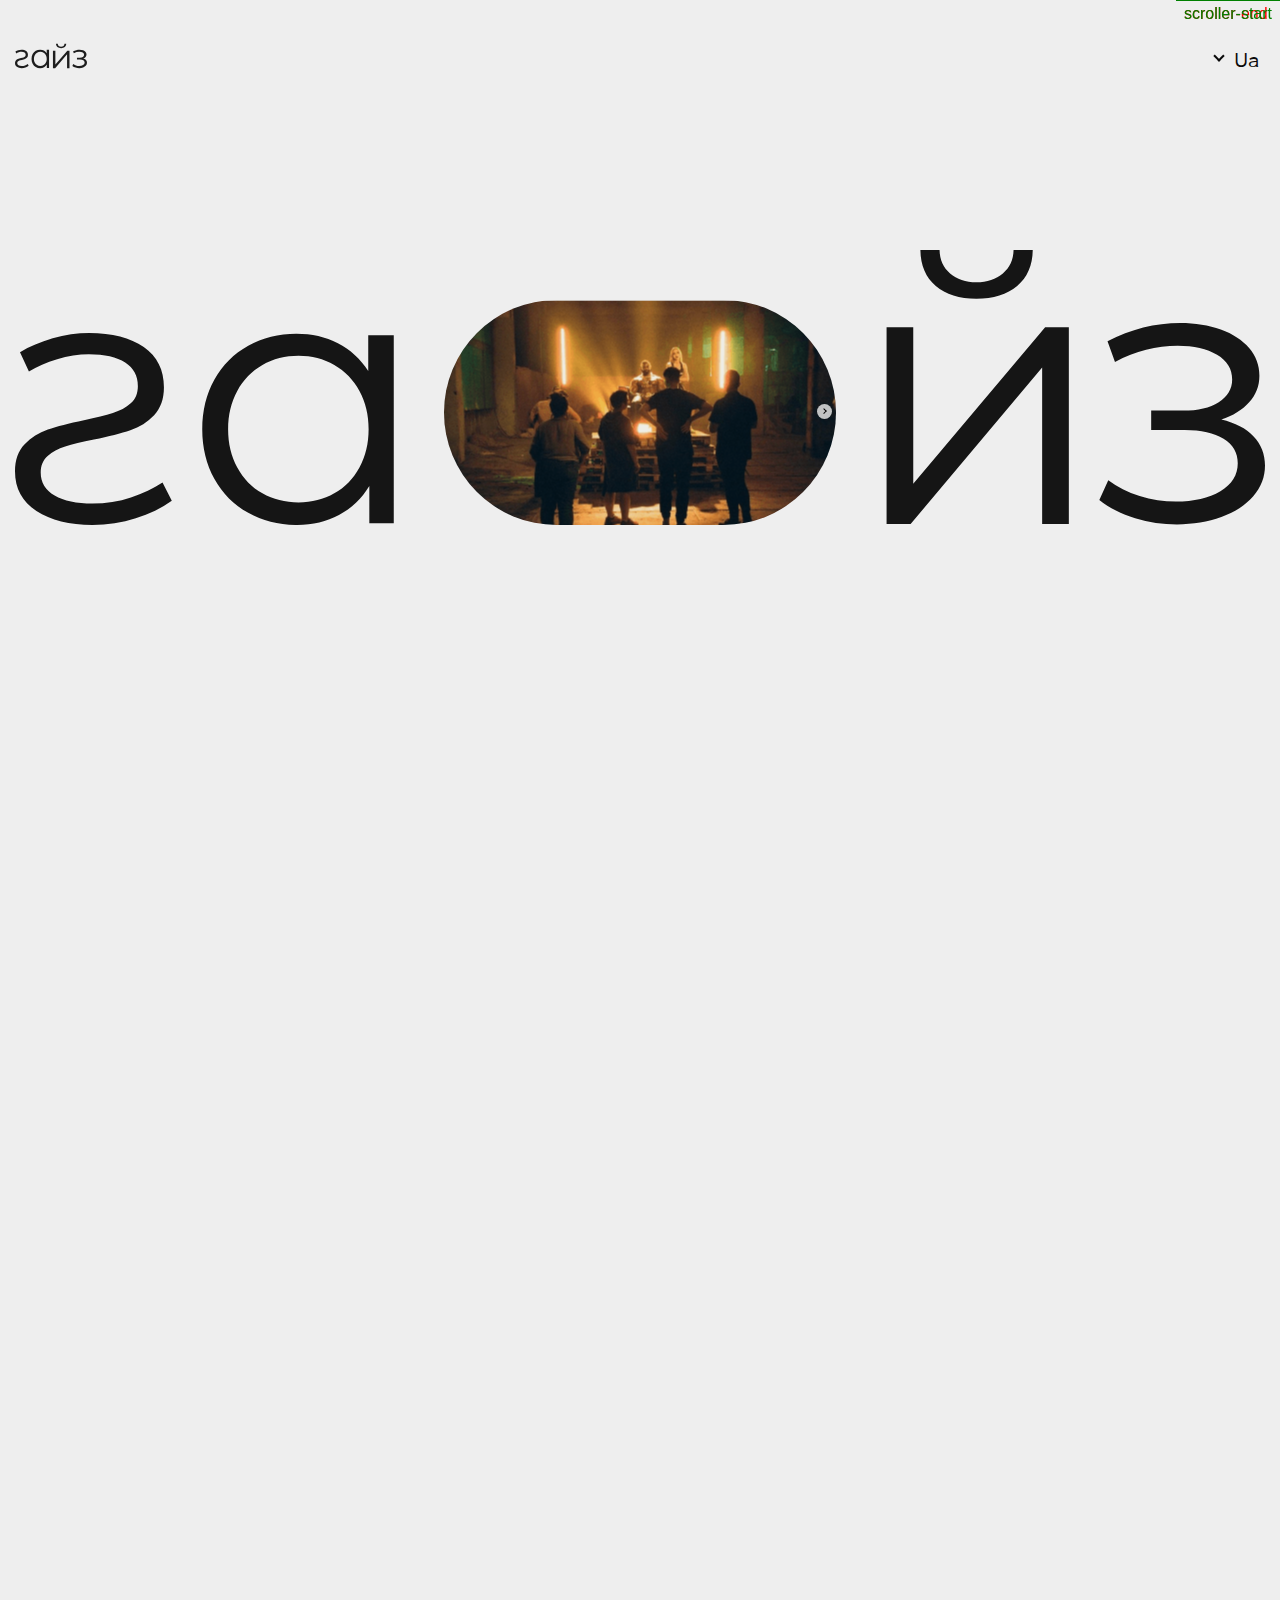
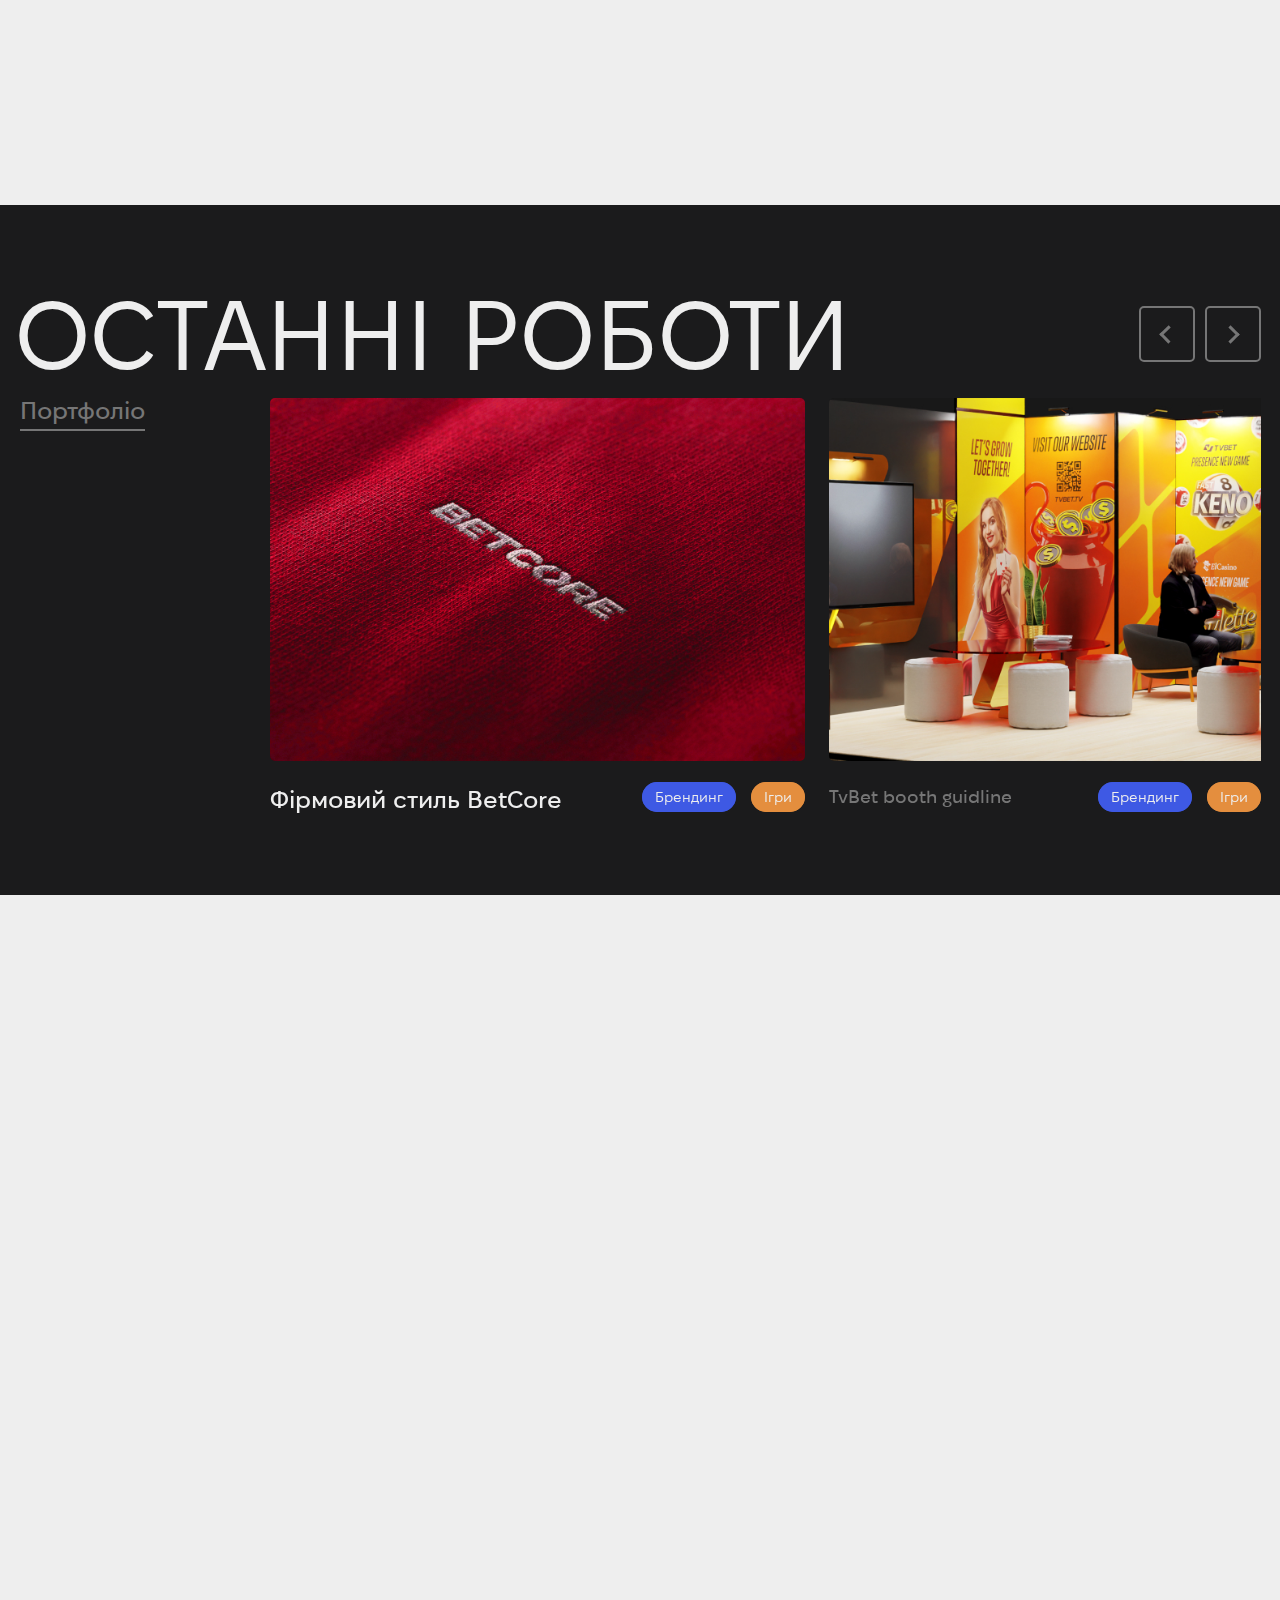
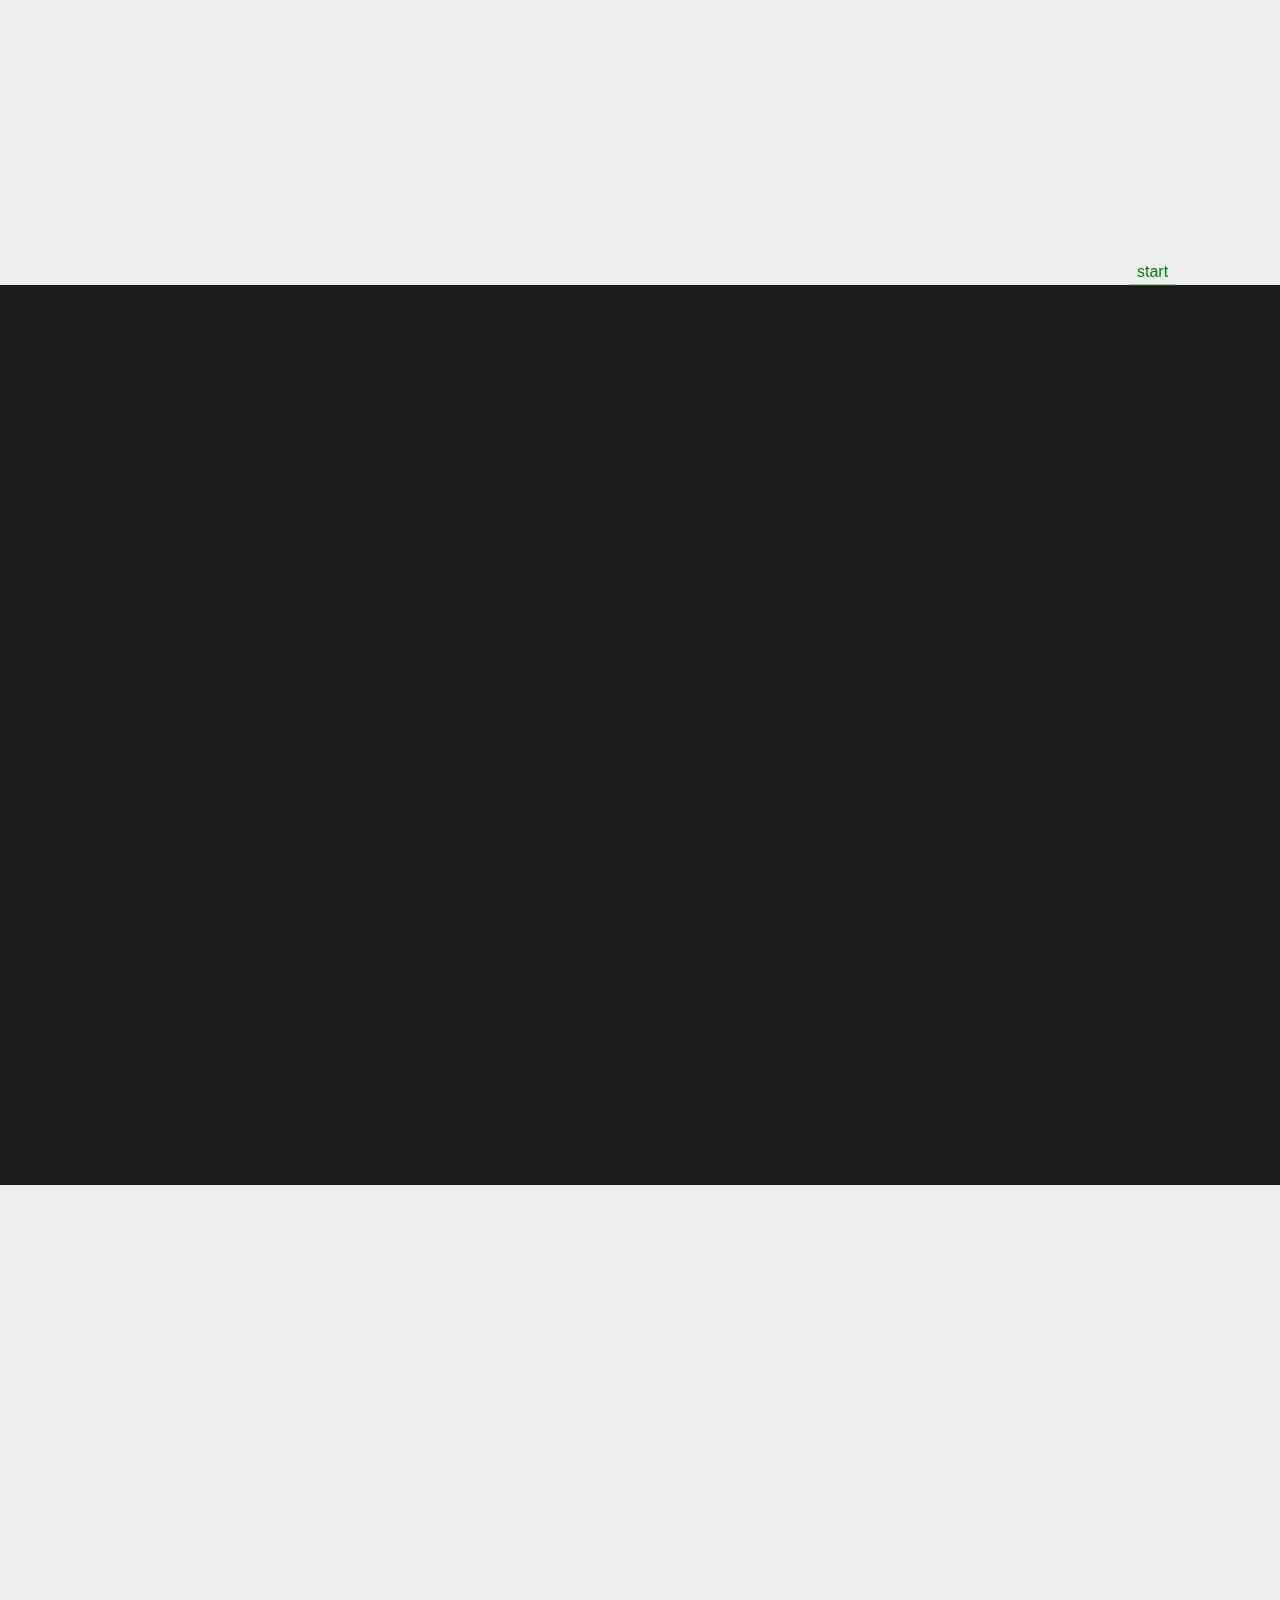
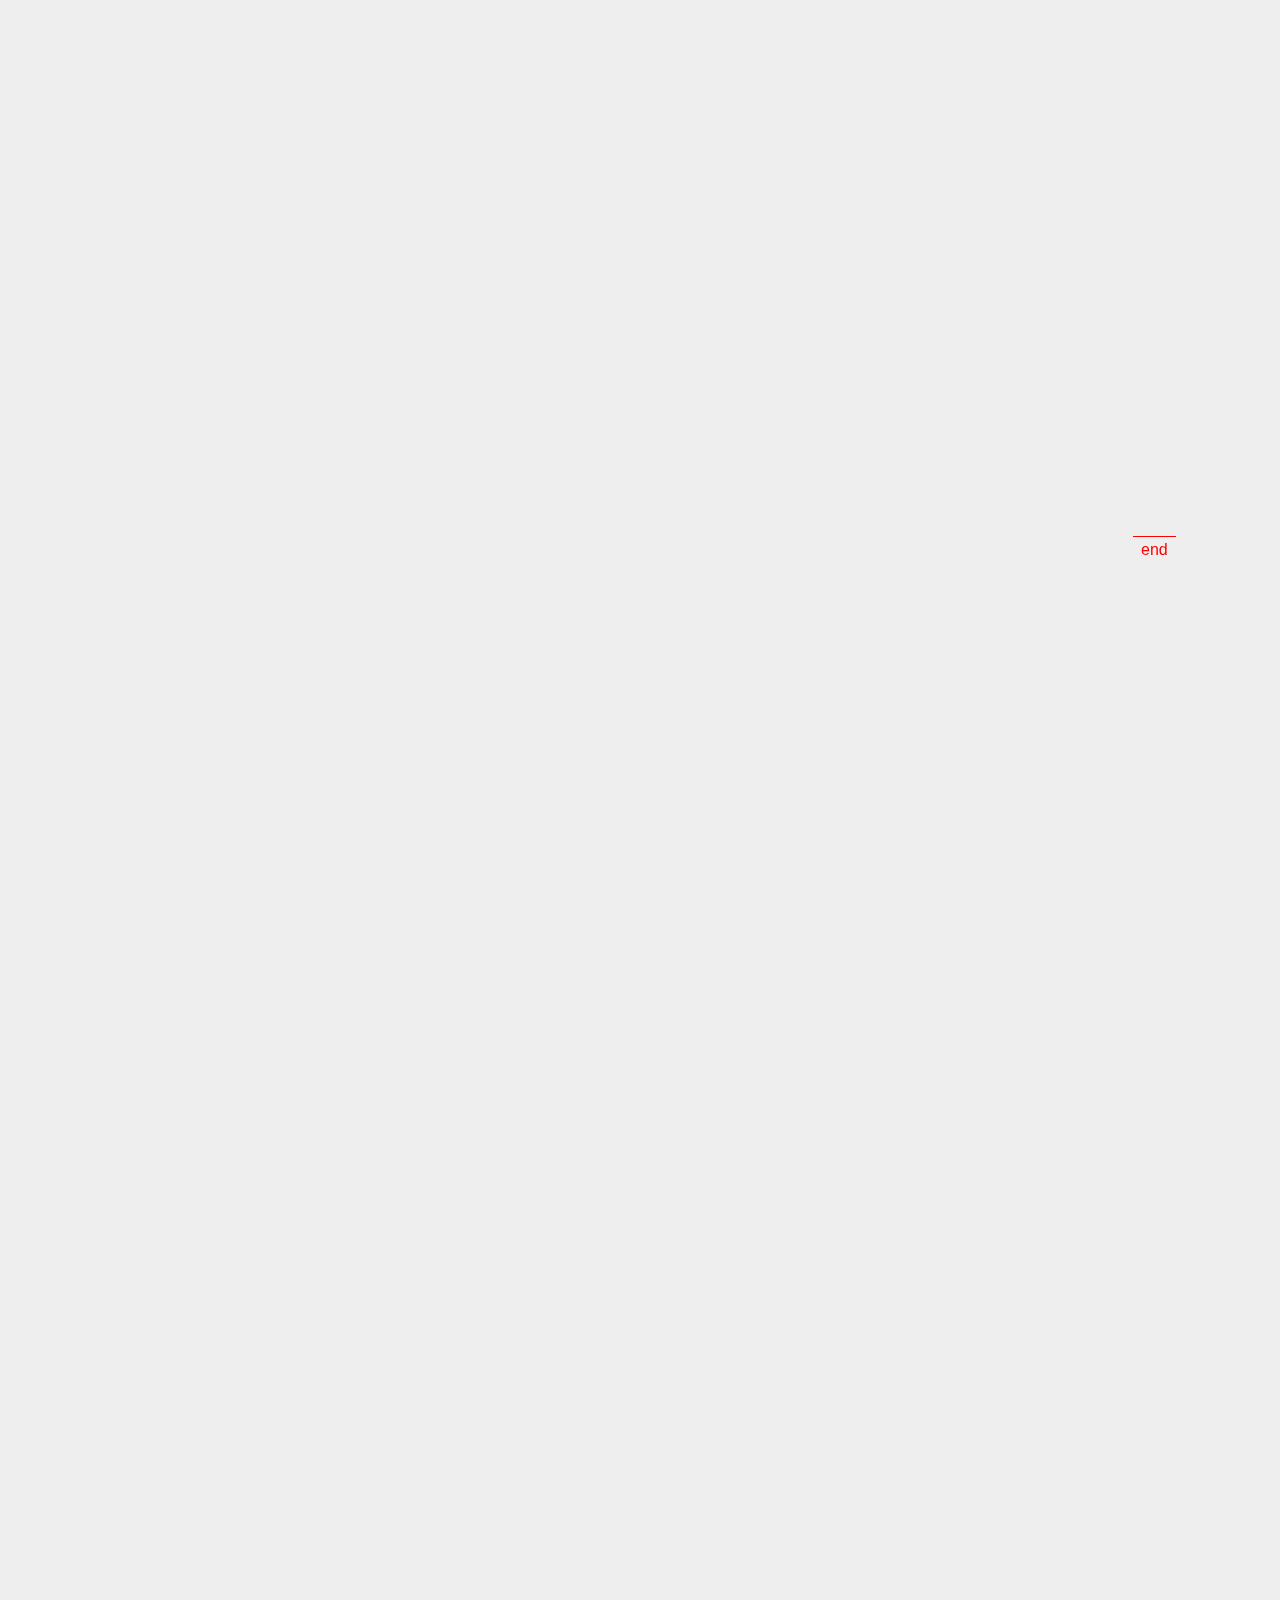
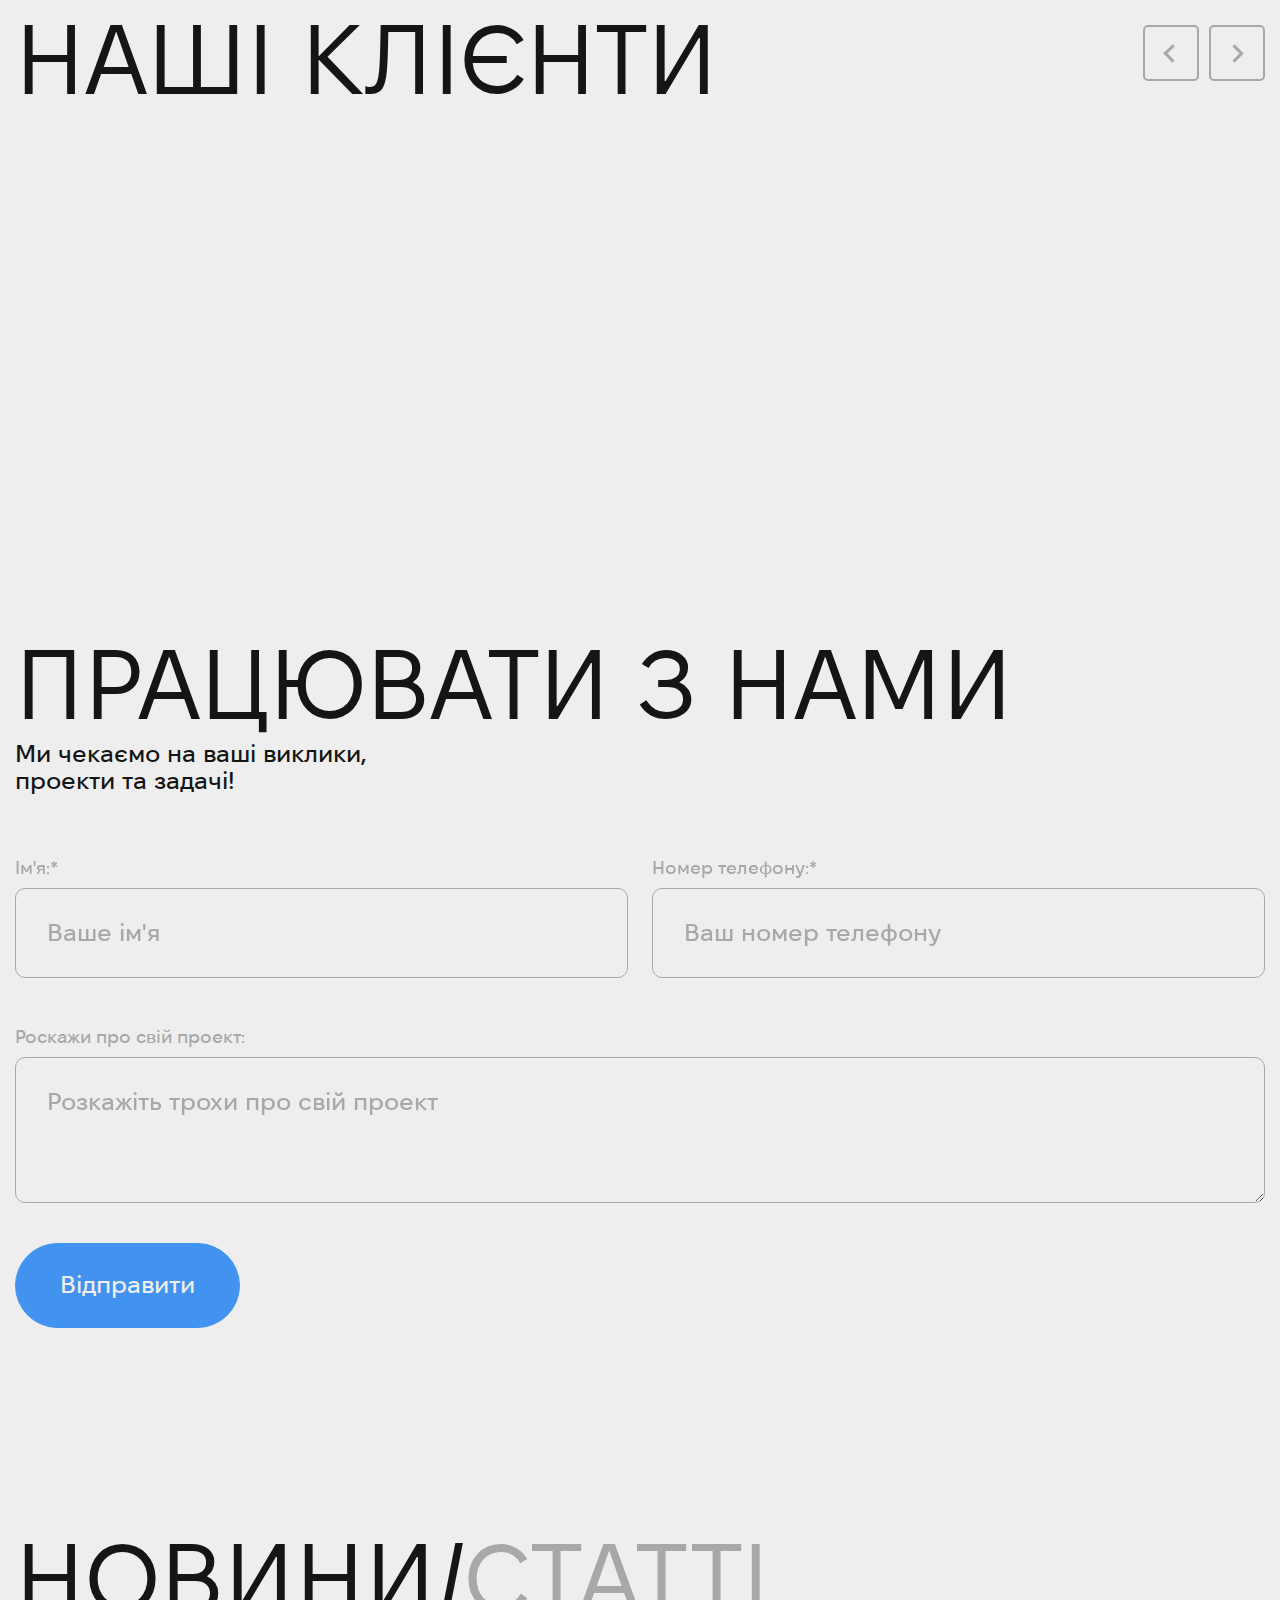
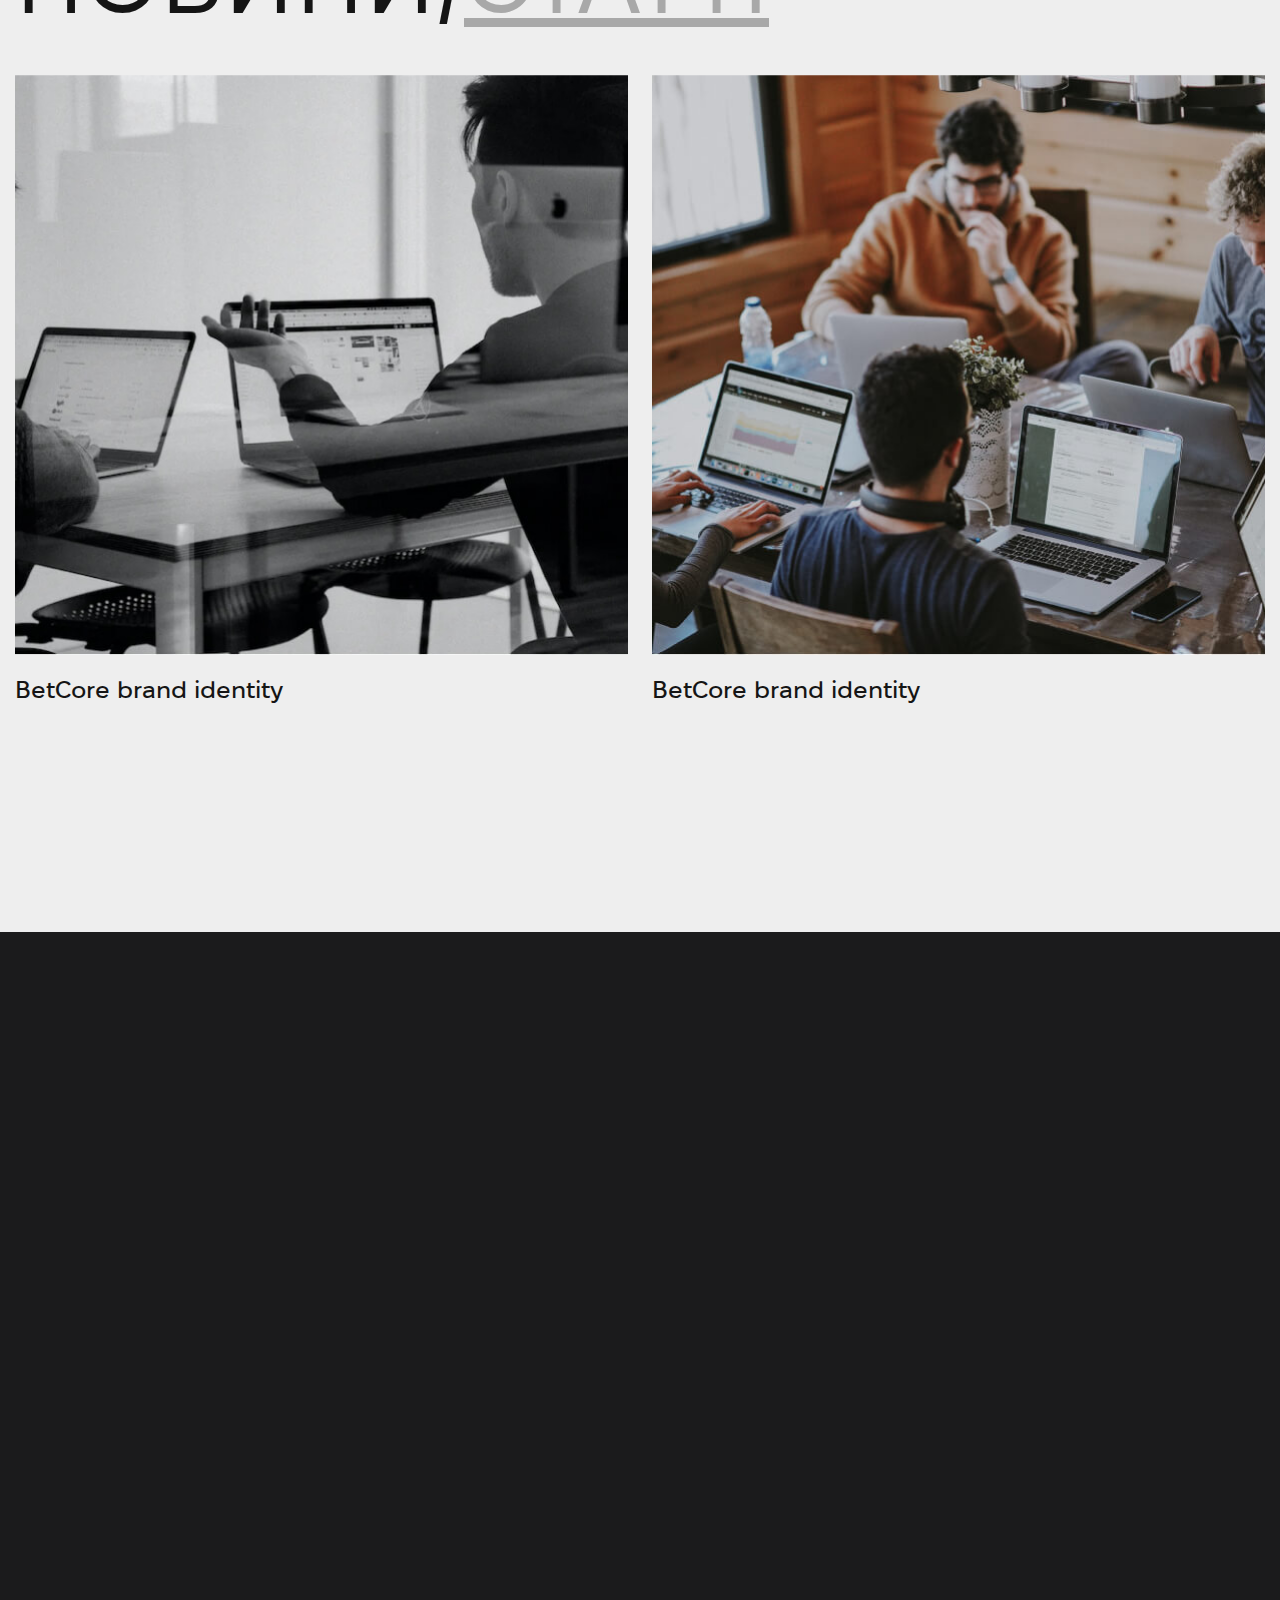
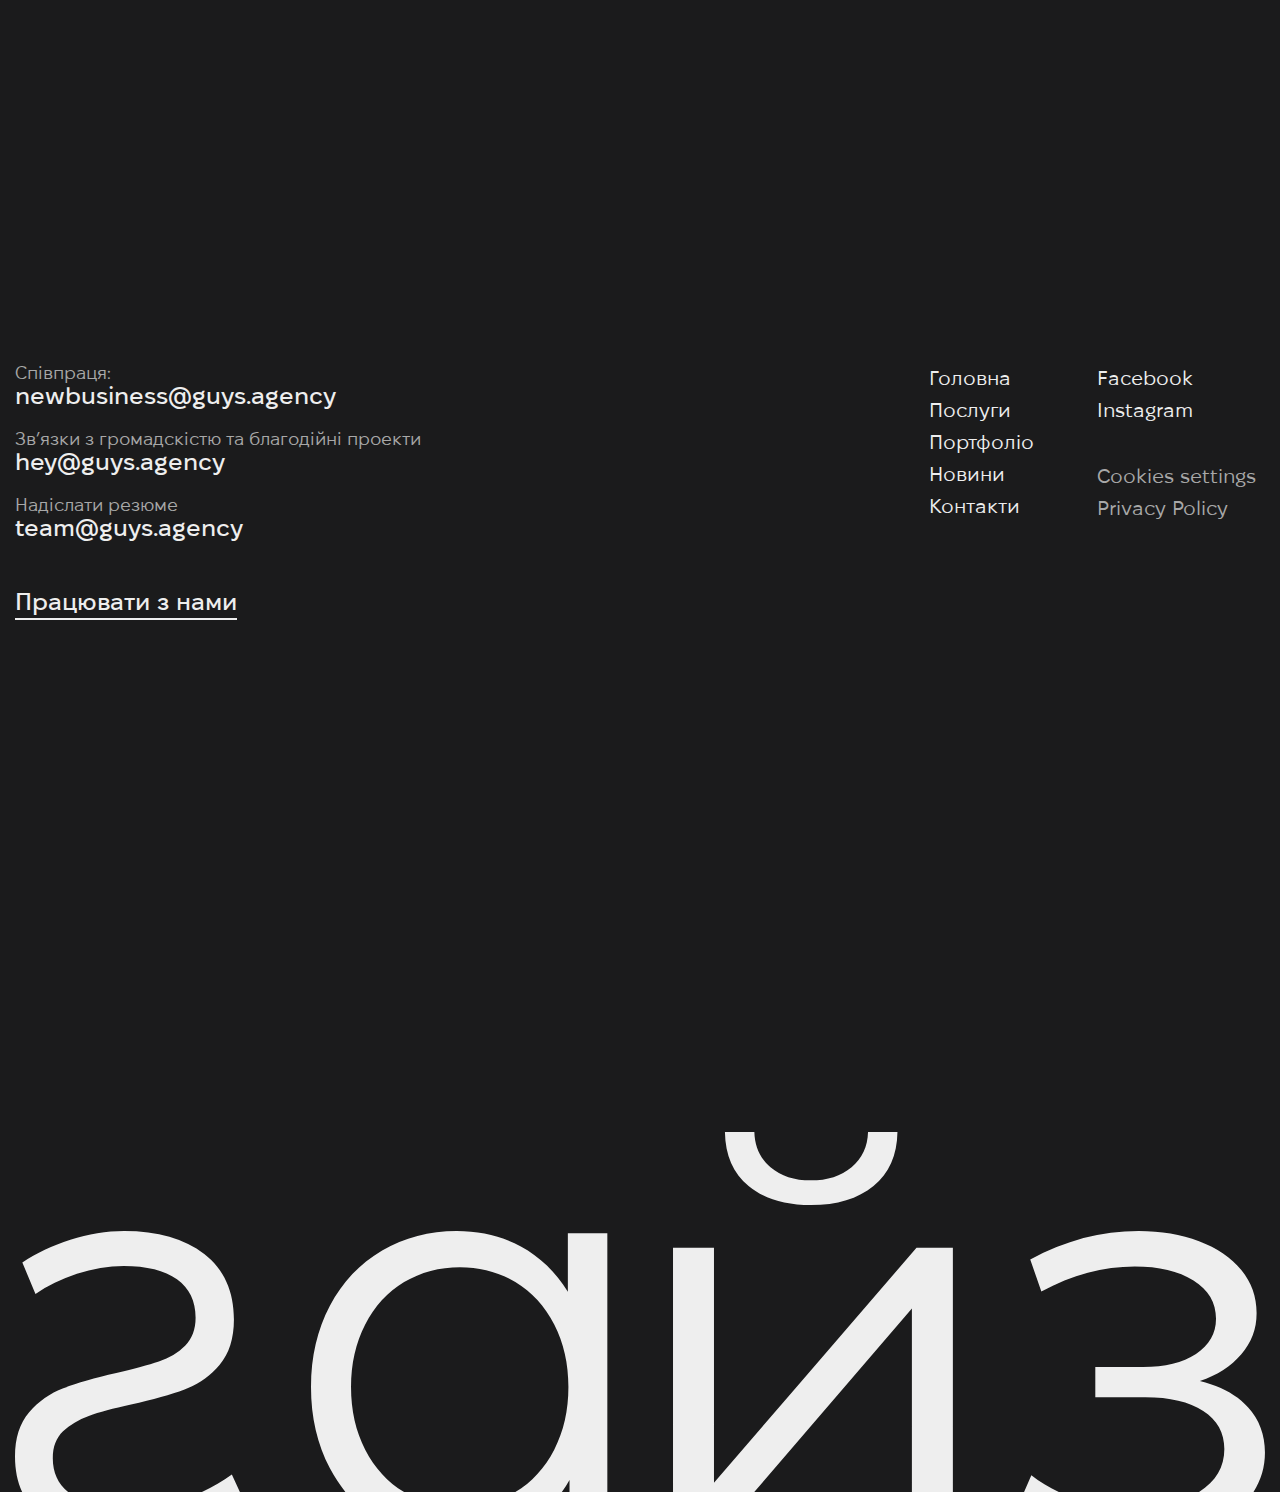
==== commit 24290421: "Add files via upload" ====
--- a/index.html
+++ b/index.html
@@ -24,20 +24,22 @@
     <link rel="stylesheet" href="css/style.css">
     <!-- <link rel="stylesheet" href="css/style-media.css"> -->
     <!-- Library scripts -->
-    <script src="lib/js/swiper-bundle.min.js" defer></script>
+    <!-- <script src="lib/js/swiper-bundle.min.js" defer></script>
     <script src="lib/js/just-validate.production.min.js" defer></script>
     <script src="lib/js/inputmask.min.js" defer></script>    
     <script src="lib/js/jquery-3.7.1.min.js" defer></script>
-    <script src="lib/js/transition.js" defer></script>
+    <script src="lib/js/transition.js" defer></script> -->
     <!-- User scripts -->
-    <script src="js/script-slider.js" defer></script>
+    <!-- <script src="js/script-slider.js" defer></script>
     <script src="js/script.js" defer></script>
     <script src="js/script-portfolio.js" defer></script>
     <script src="js/script-video.js" defer></script>
     <script src="js/script-slogan.js" defer></script>
     <script src="js/script-products.js" defer></script>
     <script src="js/script-clients.js" defer></script>
-    <script src="js/script-footer.js" defer></script>
+    <script src="js/script-footer.js" defer></script> -->
+    <!-- <script src="js/script-gsap.js" defer></script> -->
+
 </head>
 <body>
     <header id="header" class="header none1">
@@ -66,11 +68,11 @@
                                 <li class="nav__link3">
                                     <a href="#portfolio">Портфоліо</a>
                                 </li>
-                                <li class="nav__link4">
-                                    <a href="#news">Новини</a>
-                                </li>
-                                <li class="nav__link5">
-                                    <a href="#contacts">Контакти</a>
+                                <li >
+                                    <a class="nav__link4" href="#news">Новини</a>
+                                </li>
+                                <li >
+                                    <a class="nav__link5" href="#contacts">Контакти</a>
                                 </li>
                             </ul>
                         </nav>
@@ -183,9 +185,9 @@
             </div>
         </section>
 
-        <section class="slider none1">
+        <!-- <section class="slider none1">
                 <div class="slider__home"></div>
-        </section>
+        </section> -->
 
         <section id="portfolio" class="portfolio none1">
             <div class="portfolio__container">
@@ -344,47 +346,243 @@
                                 <p>Sunny Bonnell and Ashleigh Hansberger love contributing to news, articles, and stories about entrepreneurship, business</p>
                             </div>
                             <div class="products__text-animation">
-                                <div class="products__text-first_block">
-                                    <p class="products-reveal">Стратегія</p>
-                                    <p class="products-reveal2">Креатив</p>
-                                    <p class="products-reveal3">Відео&nbsp;прод.</p>
-                                    <p class="products-reveal4">Брендинг</p>
-                                </div>
-                                <div class="products__text-second_block">
-                                    Sunny Bonnell and Ashleigh Hansberger love contributing to news, articles, and stories about entrepreneurship, business 
-                                </div>
-                                <div class="products__text-third_block">
-                                    <p>SMM</p>
-                                    <p>Вебсайт</p>
-                                    <p>Заснування</p>
-                                </div>         
-                            </div>
+                                <div class="products__text-block">
+                                    <div class="products__text-first_block products-reveal">Стратегія</div>
+                                    <div class="products__text-second_block-bg"></div>
+                                    <div class="products__text-second_block">
+                                        Sunny Bonnell and Ashleigh Hansberger love contributing to news, articles, and stories about entrepreneurship, business 
+                                    </div>
+                                </div>
+                                <div class="products__text-block">
+                                    <div class="products__text-first_block products-reveal2">Креатив</div>
+                                    <div class="products__text-second_block">
+                                        Sunny Bonnell and Ashleigh Hansberger love contributing to news, articles, and stories about entrepreneurship, business 
+                                    </div>
+                                </div>
+                                <div class="products__text-block">
+                                    <div class="products__text-first_block products-reveal3">Відео&nbsp;прод.</div>
+                                    <div class="products__text-second_block">
+                                        Sunny Bonnell and Ashleigh Hansberger love contributing to news, articles, and stories about entrepreneurship, business 
+                                    </div>
+                                </div>
+                                <div class="products__text-block">
+                                    <div class="products__text-first_block">Брендинг</div>
+                                    <div class="products__text-second_block">
+                                        Sunny Bonnell and Ashleigh Hansberger love contributing to news, articles, and stories about entrepreneurship, business 
+                                    </div>
+                                </div>
+                                <div class="products__text-block">
+                                    <div class="products__text-first_block">SMM</div>
+                                    <div class="products__text-second_block">
+                                        Sunny Bonnell and Ashleigh Hansberger love contributing to news, articles, and stories about entrepreneurship, business 
+                                    </div>
+                                </div>
+                                <div class="products__text-block">
+                                    <div class="products__text-first_block">Вебсайт</div>
+                                    <div class="products__text-second_block">
+                                        Sunny Bonnell and Ashleigh Hansberger love contributing to news, articles, and stories about entrepreneurship, business 
+                                    </div>
+                                </div>
+                                <div class="products__text-block">
+                                    <div class="products__text-first_block">Заснування</div>
+                                    <div class="products__text-second_block">
+                                        Sunny Bonnell and Ashleigh Hansberger love contributing to news, articles, and stories about entrepreneurship, business 
+                                    </div>
+                                </div>
+                            </div>
+                            
                         </div>
                     </div>
                     <div class="products__animation">
-                        <div class="products__description-bg-right"></div>
-
-                        <div class="products__img">
-                            <img src="./img/products/products.png" alt="products.png">
-                        </div>
-                        
-                        <div class="products__animation-btn-block">
-                            <div class="products__animation-btn-wrapper">
-                                <div class="products__animation-description-wrapper">
-                                    <a href="#!" class="products__description-name">Фірмовий стиль BetCore</a>
-                                    <div class="products__description-btn-wrapper">
-                                        <a href="#!" class="products__description-btn-left">Брендинг</a>
-                                        <a href="#!" class="products__description-btn-right">Ігри</a>
-                                    </div>
-                                </div>
-
-                                <div class="products__btn-wrapper">
-                                    <a href="#!" data-ripple="once" class="products__animation-btn products__animation-btn-next">Подивитись кейс
-                                        <i class="products__btn-next"></i>
-                                        <!-- <span class="ripple"></span> -->
-                                    </a>
-                                </div>
-                            </div>
+
+                        <div class="products__animation-item">
+                            <div class="products__description-bg-right bg-right"></div>
+
+                            <div class="products__img">
+                                <img src="./img/products/products.png" alt="products.png">
+                            </div>
+                            
+                            <div class="products__animation-btn-block">
+                                <div class="products__animation-btn-wrapper">
+                                    <div class="products__animation-description-wrapper">
+                                        <a href="#!" class="products__description-name">Фірмовий стиль BetCore1</a>
+                                        <div class="products__description-btn-wrapper">
+                                            <a href="#!" class="products__description-btn-left">Брендинг</a>
+                                            <a href="#!" class="products__description-btn-right">Ігри</a>
+                                        </div>
+                                    </div>
+    
+                                    <div class="products__btn-wrapper">
+                                        <a href="#!" data-ripple="once" class="products__animation-btn products__animation-btn-next">Подивитись кейс
+                                            <i class="products__btn-next"></i>
+                                            <!-- <span class="ripple"></span> -->
+                                        </a>
+                                    </div>
+                                </div>
+                            </div>
+    
+                        </div>
+                        <div class="products__animation-item">
+                            <div class="products__description-bg-right bg-right1"></div>
+
+                            <div class="products__img">
+                                <img src="./img/products/products.png" alt="products.png">
+                            </div>
+                            
+                            <div class="products__animation-btn-block">
+                                <div class="products__animation-btn-wrapper">
+                                    <div class="products__animation-description-wrapper">
+                                        <a href="#!" class="products__description-name">Фірмовий стиль2</a>
+                                        <div class="products__description-btn-wrapper">
+                                            <a href="#!" class="products__description-btn-left">Брендинг</a>
+                                            <a href="#!" class="products__description-btn-right">Ігри</a>
+                                        </div>
+                                    </div>
+    
+                                    <div class="products__btn-wrapper">
+                                        <a href="#!" data-ripple="once" class="products__animation-btn products__animation-btn-next">Подивитись кейс
+                                            <i class="products__btn-next"></i>
+                                            <!-- <span class="ripple"></span> -->
+                                        </a>
+                                    </div>
+                                </div>
+                            </div>
+    
+                        </div>
+                        <div class="products__animation-item">
+                            <div class="products__description-bg-right bg-right2"></div>
+
+                            <div class="products__img">
+                                <img src="./img/products/products.png" alt="products.png">
+                            </div>
+                            
+                            <div class="products__animation-btn-block">
+                                <div class="products__animation-btn-wrapper">
+                                    <div class="products__animation-description-wrapper">
+                                        <a href="#!" class="products__description-name">BetCore3</a>
+                                        <div class="products__description-btn-wrapper">
+                                            <a href="#!" class="products__description-btn-left">Брендинг</a>
+                                            <a href="#!" class="products__description-btn-right">Ігри</a>
+                                        </div>
+                                    </div>
+    
+                                    <div class="products__btn-wrapper">
+                                        <a href="#!" data-ripple="once" class="products__animation-btn products__animation-btn-next">Подивитись кейс
+                                            <i class="products__btn-next"></i>
+                                            <!-- <span class="ripple"></span> -->
+                                        </a>
+                                    </div>
+                                </div>
+                            </div>
+    
+                        </div>
+                        <div class="products__animation-item">
+                            <div class="products__description-bg-right bg-right3"></div>
+
+                            <div class="products__img">
+                                <img src="./img/products/products.png" alt="products.png">
+                            </div>
+                            
+                            <div class="products__animation-btn-block">
+                                <div class="products__animation-btn-wrapper">
+                                    <div class="products__animation-description-wrapper">
+                                        <a href="#!" class="products__description-name">Фірмовий стиль BetCore4</a>
+                                        <div class="products__description-btn-wrapper">
+                                            <a href="#!" class="products__description-btn-left">Брендинг</a>
+                                            <a href="#!" class="products__description-btn-right">Ігри</a>
+                                        </div>
+                                    </div>
+    
+                                    <div class="products__btn-wrapper">
+                                        <a href="#!" data-ripple="once" class="products__animation-btn products__animation-btn-next">Подивитись кейс
+                                            <i class="products__btn-next"></i>
+                                            <!-- <span class="ripple"></span> -->
+                                        </a>
+                                    </div>
+                                </div>
+                            </div>
+    
+                        </div>
+                        <div class="products__animation-item">
+                            <div class="products__description-bg-right bg-right4"></div>
+
+                            <div class="products__img">
+                                <img src="./img/products/products.png" alt="products.png">
+                            </div>
+                            
+                            <div class="products__animation-btn-block">
+                                <div class="products__animation-btn-wrapper">
+                                    <div class="products__animation-description-wrapper">
+                                        <a href="#!" class="products__description-name">Фірмовий стиль BetCore5</a>
+                                        <div class="products__description-btn-wrapper">
+                                            <a href="#!" class="products__description-btn-left">Брендинг</a>
+                                            <a href="#!" class="products__description-btn-right">Ігри</a>
+                                        </div>
+                                    </div>
+    
+                                    <div class="products__btn-wrapper">
+                                        <a href="#!" data-ripple="once" class="products__animation-btn products__animation-btn-next">Подивитись кейс
+                                            <i class="products__btn-next"></i>
+                                            <!-- <span class="ripple"></span> -->
+                                        </a>
+                                    </div>
+                                </div>
+                            </div>
+    
+                        </div>
+                        <div class="products__animation-item">
+                            <div class="products__description-bg-right bg-right5"></div>
+
+                            <div class="products__img">
+                                <img src="./img/products/products.png" alt="products.png">
+                            </div>
+                            
+                            <div class="products__animation-btn-block">
+                                <div class="products__animation-btn-wrapper">
+                                    <div class="products__animation-description-wrapper">
+                                        <a href="#!" class="products__description-name">Фірмовий стиль BetCore6</a>
+                                        <div class="products__description-btn-wrapper">
+                                            <a href="#!" class="products__description-btn-left">Брендинг</a>
+                                            <a href="#!" class="products__description-btn-right">Ігри</a>
+                                        </div>
+                                    </div>
+    
+                                    <div class="products__btn-wrapper">
+                                        <a href="#!" data-ripple="once" class="products__animation-btn products__animation-btn-next">Подивитись кейс
+                                            <i class="products__btn-next"></i>
+                                            <!-- <span class="ripple"></span> -->
+                                        </a>
+                                    </div>
+                                </div>
+                            </div>
+    
+                        </div>
+                        <div class="products__animation-item">
+                            <div class="products__description-bg-right bg-right6"></div>
+
+                            <div class="products__img">
+                                <img src="./img/products/products.png" alt="products.png">
+                            </div>
+                            
+                            <div class="products__animation-btn-block">
+                                <div class="products__animation-btn-wrapper">
+                                    <div class="products__animation-description-wrapper">
+                                        <a href="#!" class="products__description-name">Фірмовий стиль BetCore7</a>
+                                        <div class="products__description-btn-wrapper">
+                                            <a href="#!" class="products__description-btn-left">Брендинг</a>
+                                            <a href="#!" class="products__description-btn-right">Ігри</a>
+                                        </div>
+                                    </div>
+    
+                                    <div class="products__btn-wrapper">
+                                        <a href="#!" data-ripple="once" class="products__animation-btn products__animation-btn-next">Подивитись кейс
+                                            <i class="products__btn-next"></i>
+                                            <!-- <span class="ripple"></span> -->
+                                        </a>
+                                    </div>
+                                </div>
+                            </div>
+    
                         </div>
 
                     </div>
@@ -767,7 +965,7 @@
 
     <footer class="footer none1">
         <div class="footer__container-bg">
-            <div class="footer__container">
+            <!-- <div class="footer__container">
                 <div class="container">
                     <div class="footer__content-items">
     
@@ -813,6 +1011,152 @@
                 </div>
                 <div class="footer__decor">
                     <div class="footer__decor-items">
+    
+                        <svg width="273" height="370" viewBox="0 0 273 370" fill="none" xmlns="http://www.w3.org/2000/svg">
+                            <path d="M37.2366 342.87C12.4173 324.975 0 299.488 0 266.443C0 244.413 5.59008 226.976 16.755 214.114C27.9198 201.268 41.3604 191.863 57.0921 185.881C72.8084 179.916 93.7025 173.951 119.774 167.986C140.867 162.936 157.622 158.344 170.039 154.209C182.441 150.074 192.781 143.889 201.059 135.619C209.338 127.35 213.461 116.335 213.461 102.575C213.461 82.8493 206.115 67.6995 191.437 57.1421C176.744 46.5847 155.758 41.2976 128.45 41.2976C110.244 41.2976 91.8391 44.3987 73.2208 50.601C54.6025 56.8032 38.2599 64.717 24.1931 74.3593L8.67531 37.1797C25.2164 26.1647 44.1402 17.2172 65.4619 10.3201C86.7683 3.44005 107.968 0 129.06 0C168.771 0 200.311 9.06614 223.695 27.1984C247.063 45.3307 258.762 71.1565 258.762 104.659C258.762 127.146 253.065 145.058 241.702 158.361C230.323 171.681 216.577 181.323 200.433 187.271C184.304 193.236 163.197 199.218 137.14 205.166C116.048 209.758 99.3842 214.232 87.1807 218.587C74.9773 222.959 64.8357 229.026 56.7713 236.838C48.707 244.65 44.6748 255.208 44.6748 268.51C44.6748 287.795 52.7391 302.589 68.8832 312.926C85.0119 323.246 106.945 328.415 134.666 328.415C158.248 328.415 180.486 324.517 201.38 316.705C222.259 308.91 240.572 299.268 256.303 287.795L272.432 322.907C254.639 337.142 233.745 348.496 209.75 356.986C185.755 365.493 160.722 369.729 134.666 369.729C94.5272 369.729 62.0559 360.782 37.2366 342.887V342.87Z" fill="#EEEEEE"/>
+                        </svg>
+                            
+                        <svg width="351" height="370" viewBox="0 0 351 370" fill="none" xmlns="http://www.w3.org/2000/svg">
+                            <path d="M350.27 2.72172V366.259H305.578V294.389C291.555 318.816 273.05 337.477 250.049 350.371C227.049 363.282 201.088 369.729 172.167 369.729C139.736 369.729 110.394 361.904 84.11 346.237C57.8256 330.57 37.2187 308.695 22.3377 280.576C7.4405 252.474 0 220.443 0 184.516C0 148.589 7.4405 116.558 22.3377 88.4561C37.2349 60.3543 57.8256 38.5804 84.11 23.1517C110.394 7.7229 139.752 0 172.167 0C200.198 0 225.496 6.10688 248.076 18.3206C270.64 30.5344 289.145 48.3787 303.605 71.8876V2.77277H350.27V2.72172ZM241.509 308.542C261 296.787 276.334 280.1 287.511 258.428C298.688 236.773 304.268 212.124 304.268 184.482C304.268 156.839 298.688 132.191 287.511 110.536C276.334 88.8813 261 72.1767 241.509 60.4223C222.002 48.6678 200.214 42.7991 176.114 42.7991C152.013 42.7991 129.562 48.6678 110.071 60.4223C90.5639 72.1767 75.2462 88.8813 64.0692 110.536C52.8923 132.191 47.3119 156.839 47.3119 184.482C47.3119 212.124 52.8923 236.79 64.0692 258.428C75.2462 280.1 90.5639 296.787 110.071 308.542C129.562 320.296 151.576 326.165 176.114 326.165C200.651 326.165 222.002 320.296 241.509 308.542Z" fill="#EEEEEE"/>
+                        </svg>
+                            
+                        <svg width="331" height="487" viewBox="0 0 331 487" fill="none" xmlns="http://www.w3.org/2000/svg">
+                            <path d="M0 136.9H48.4314V414.707L287.835 136.9H330.81V486.486H282.379V208.679L43.6638 486.486H0.0168037V136.9H0ZM89.342 63.7961C71.1446 48.7304 61.8276 27.465 61.3744 0H96.1577C96.6109 17.274 102.973 31.1292 115.262 41.5329C127.533 51.9529 143.448 57.1547 163.005 57.1547C182.562 57.1547 198.577 51.9529 211.083 41.5329C223.59 31.1292 230.07 17.274 230.523 0H265.306C264.853 27.4814 255.419 48.7467 237.003 63.7961C218.587 78.8618 193.91 86.3864 163.005 86.3864C132.099 86.3864 107.523 78.8618 89.342 63.7961Z" fill="#EEEEEE"/>
+                        </svg>
+                            
+                        <svg width="292" height="370" viewBox="0 0 292 370" fill="none" xmlns="http://www.w3.org/2000/svg">
+                            <path d="M271.843 208.232C285.209 222.896 291.892 240.775 291.892 261.833C291.892 282.891 284.982 301.683 271.18 318.191C257.377 334.683 238.639 347.402 214.966 356.333C191.293 365.264 165.209 369.729 136.731 369.729C111.747 369.729 87.2002 365.957 63.1064 358.397C38.9965 350.836 17.9611 339.74 0 325.059L15.7766 288.642C31.5532 301.007 49.9674 310.631 71.0028 317.498C92.0383 324.365 113.3 327.799 134.773 327.799C166.763 327.799 192.96 321.507 213.332 308.906C233.704 296.304 243.898 279.255 243.898 257.706C243.898 238.458 235.565 223.472 218.915 212.697C202.248 201.94 179.465 196.544 150.549 196.544H91.3748V160.804H147.912C173.769 160.804 194.594 155.645 210.371 145.344C226.148 135.044 234.044 121.191 234.044 103.769C234.044 84.5207 225.177 69.4162 207.41 58.4219C189.659 47.4277 166.536 41.9305 138.057 41.9305C100.792 41.9305 63.9802 51.7915 27.605 71.4798L14.4497 33.6763C55.6469 11.2311 98.3813 0 142.653 0C168.947 0 192.717 4.00869 213.979 12.0261C235.225 20.0434 251.876 31.3929 263.947 46.0407C276.002 60.7054 282.021 77.6535 282.021 96.9019C282.021 116.15 275.985 131.492 263.947 145.7C251.892 159.908 235.565 170.445 214.966 177.312C239.513 183.266 258.461 193.584 271.827 208.232H271.843Z" fill="#EEEEEE"/>
+                        </svg>
+                    </div>
+                </div>
+            </div> -->
+
+        </div>
+    </footer>
+
+    <footer class="footer none1">
+        <div class="footer__container-bg">
+            <div class="footer__container">
+                <div class="container">
+                    <div class="footer__content-items">
+    
+                        <div class="footer__site-links-wrapper">
+                            <ul class="footer__site-list">
+                                <li>Співпраця:
+                                    <a href="https://newbusiness@guys.agency">newbusiness@guys.agency</a>
+                                </li>
+                                <li>Зв’язки з громадскістю та благодійні проекти
+                                    <a href="https://hey@guys.agency">hey@guys.agency</a>
+                                </li>
+                                <li>Надіслати резюме
+                                    <a href="https://team@guys.agency">team@guys.agency</a>
+                                </li>
+                            </ul>
+                            <a class="footer__work-link" href="#!">Працювати з нами</a>
+                        </div>
+    
+                        <div class="footer__menu-wrapper">
+                            <ul class="footer__menu">
+                                <li><a href="#header">Головна</a></li>
+                                <li><a href="#products">Послуги</a></li>
+                                <li><a href="#portfolio">Портфоліо</a></li>
+                                <li><a href="#news">Новини</a></li>
+                                <li><a href="#contacts">Контакти</a></li>
+                            </ul>
+    
+                            <div class="footer__social-wrapper">
+                                <ul class="footer__social">
+                                    <li><a href="#!">Facebook</a></li>
+                                    <li><a href="#!">Instagram</a></li>
+                                </ul>
+        
+                                <ul class="footer__cookies">
+                                    <li><a href="#!">Cookies settings</a></li>
+                                    <li><a href="#!">Privacy Policy</a></li>
+                                </ul>    
+                            </div>
+    
+                        </div>
+    
+                    </div>    
+                </div>
+
+                <!-- <div class="footer__decor">
+                    <div class="footer__decor-items">
+    
+                        <svg width="273" height="370" viewBox="0 0 273 370" fill="none" xmlns="http://www.w3.org/2000/svg">
+                            <path d="M37.2366 342.87C12.4173 324.975 0 299.488 0 266.443C0 244.413 5.59008 226.976 16.755 214.114C27.9198 201.268 41.3604 191.863 57.0921 185.881C72.8084 179.916 93.7025 173.951 119.774 167.986C140.867 162.936 157.622 158.344 170.039 154.209C182.441 150.074 192.781 143.889 201.059 135.619C209.338 127.35 213.461 116.335 213.461 102.575C213.461 82.8493 206.115 67.6995 191.437 57.1421C176.744 46.5847 155.758 41.2976 128.45 41.2976C110.244 41.2976 91.8391 44.3987 73.2208 50.601C54.6025 56.8032 38.2599 64.717 24.1931 74.3593L8.67531 37.1797C25.2164 26.1647 44.1402 17.2172 65.4619 10.3201C86.7683 3.44005 107.968 0 129.06 0C168.771 0 200.311 9.06614 223.695 27.1984C247.063 45.3307 258.762 71.1565 258.762 104.659C258.762 127.146 253.065 145.058 241.702 158.361C230.323 171.681 216.577 181.323 200.433 187.271C184.304 193.236 163.197 199.218 137.14 205.166C116.048 209.758 99.3842 214.232 87.1807 218.587C74.9773 222.959 64.8357 229.026 56.7713 236.838C48.707 244.65 44.6748 255.208 44.6748 268.51C44.6748 287.795 52.7391 302.589 68.8832 312.926C85.0119 323.246 106.945 328.415 134.666 328.415C158.248 328.415 180.486 324.517 201.38 316.705C222.259 308.91 240.572 299.268 256.303 287.795L272.432 322.907C254.639 337.142 233.745 348.496 209.75 356.986C185.755 365.493 160.722 369.729 134.666 369.729C94.5272 369.729 62.0559 360.782 37.2366 342.887V342.87Z" fill="#EEEEEE"/>
+                        </svg>
+                            
+                        <svg width="351" height="370" viewBox="0 0 351 370" fill="none" xmlns="http://www.w3.org/2000/svg">
+                            <path d="M350.27 2.72172V366.259H305.578V294.389C291.555 318.816 273.05 337.477 250.049 350.371C227.049 363.282 201.088 369.729 172.167 369.729C139.736 369.729 110.394 361.904 84.11 346.237C57.8256 330.57 37.2187 308.695 22.3377 280.576C7.4405 252.474 0 220.443 0 184.516C0 148.589 7.4405 116.558 22.3377 88.4561C37.2349 60.3543 57.8256 38.5804 84.11 23.1517C110.394 7.7229 139.752 0 172.167 0C200.198 0 225.496 6.10688 248.076 18.3206C270.64 30.5344 289.145 48.3787 303.605 71.8876V2.77277H350.27V2.72172ZM241.509 308.542C261 296.787 276.334 280.1 287.511 258.428C298.688 236.773 304.268 212.124 304.268 184.482C304.268 156.839 298.688 132.191 287.511 110.536C276.334 88.8813 261 72.1767 241.509 60.4223C222.002 48.6678 200.214 42.7991 176.114 42.7991C152.013 42.7991 129.562 48.6678 110.071 60.4223C90.5639 72.1767 75.2462 88.8813 64.0692 110.536C52.8923 132.191 47.3119 156.839 47.3119 184.482C47.3119 212.124 52.8923 236.79 64.0692 258.428C75.2462 280.1 90.5639 296.787 110.071 308.542C129.562 320.296 151.576 326.165 176.114 326.165C200.651 326.165 222.002 320.296 241.509 308.542Z" fill="#EEEEEE"/>
+                        </svg>
+                            
+                        <svg width="331" height="487" viewBox="0 0 331 487" fill="none" xmlns="http://www.w3.org/2000/svg">
+                            <path d="M0 136.9H48.4314V414.707L287.835 136.9H330.81V486.486H282.379V208.679L43.6638 486.486H0.0168037V136.9H0ZM89.342 63.7961C71.1446 48.7304 61.8276 27.465 61.3744 0H96.1577C96.6109 17.274 102.973 31.1292 115.262 41.5329C127.533 51.9529 143.448 57.1547 163.005 57.1547C182.562 57.1547 198.577 51.9529 211.083 41.5329C223.59 31.1292 230.07 17.274 230.523 0H265.306C264.853 27.4814 255.419 48.7467 237.003 63.7961C218.587 78.8618 193.91 86.3864 163.005 86.3864C132.099 86.3864 107.523 78.8618 89.342 63.7961Z" fill="#EEEEEE"/>
+                        </svg>
+                            
+                        <svg width="292" height="370" viewBox="0 0 292 370" fill="none" xmlns="http://www.w3.org/2000/svg">
+                            <path d="M271.843 208.232C285.209 222.896 291.892 240.775 291.892 261.833C291.892 282.891 284.982 301.683 271.18 318.191C257.377 334.683 238.639 347.402 214.966 356.333C191.293 365.264 165.209 369.729 136.731 369.729C111.747 369.729 87.2002 365.957 63.1064 358.397C38.9965 350.836 17.9611 339.74 0 325.059L15.7766 288.642C31.5532 301.007 49.9674 310.631 71.0028 317.498C92.0383 324.365 113.3 327.799 134.773 327.799C166.763 327.799 192.96 321.507 213.332 308.906C233.704 296.304 243.898 279.255 243.898 257.706C243.898 238.458 235.565 223.472 218.915 212.697C202.248 201.94 179.465 196.544 150.549 196.544H91.3748V160.804H147.912C173.769 160.804 194.594 155.645 210.371 145.344C226.148 135.044 234.044 121.191 234.044 103.769C234.044 84.5207 225.177 69.4162 207.41 58.4219C189.659 47.4277 166.536 41.9305 138.057 41.9305C100.792 41.9305 63.9802 51.7915 27.605 71.4798L14.4497 33.6763C55.6469 11.2311 98.3813 0 142.653 0C168.947 0 192.717 4.00869 213.979 12.0261C235.225 20.0434 251.876 31.3929 263.947 46.0407C276.002 60.7054 282.021 77.6535 282.021 96.9019C282.021 116.15 275.985 131.492 263.947 145.7C251.892 159.908 235.565 170.445 214.966 177.312C239.513 183.266 258.461 193.584 271.827 208.232H271.843Z" fill="#EEEEEE"/>
+                        </svg>
+                    </div>
+                </div> -->
+
+            </div>
+
+        </div>
+    </footer>
+    
+    <footer class="footer footer__decor-bg none1">
+        <div class="footer__container-bg">
+            <div class="footer__container">
+
+                <!-- <div class="container">
+                    <div class="footer__content-items">
+    
+                        <div class="footer__site-links-wrapper">
+                            <ul class="footer__site-list">
+                                <li>Співпраця:
+                                    <a href="https://newbusiness@guys.agency">newbusiness@guys.agency</a>
+                                </li>
+                                <li>Зв’язки з громадскістю та благодійні проекти
+                                    <a href="https://hey@guys.agency">hey@guys.agency</a>
+                                </li>
+                                <li>Надіслати резюме
+                                    <a href="https://team@guys.agency">team@guys.agency</a>
+                                </li>
+                            </ul>
+                            <a class="footer__work-link" href="#!">Працювати з нами</a>
+                        </div>
+    
+                        <div class="footer__menu-wrapper">
+                            <ul class="footer__menu">
+                                <li><a href="#header">Головна</a></li>
+                                <li><a href="#products">Послуги</a></li>
+                                <li><a href="#portfolio">Портфоліо</a></li>
+                                <li><a href="#news">Новини</a></li>
+                                <li><a href="#contacts">Контакти</a></li>
+                            </ul>
+    
+                            <div class="footer__social-wrapper">
+                                <ul class="footer__social">
+                                    <li><a href="#!">Facebook</a></li>
+                                    <li><a href="#!">Instagram</a></li>
+                                </ul>
+        
+                                <ul class="footer__cookies">
+                                    <li><a href="#!">Cookies settings</a></li>
+                                    <li><a href="#!">Privacy Policy</a></li>
+                                </ul>    
+                            </div>
+    
+                        </div>
+    
+                    </div>    
+                </div> -->
+                
+                <div class="footer__decor">
+                    <div class="footer__decor-items">
                         <!-- <div class="footer__decor-img" style="background-image: url('./img/footer/footer_img-1.svg');">
                         </div>
                         <div class="footer__decor-img" style="background-image: url('./img/footer/footer_img-2.svg');">
@@ -848,6 +1192,7 @@
 
         </div>
     </footer>
+
 
     <div class="popup__thx">
         <div class="popup__thx-body">
@@ -862,10 +1207,52 @@
         <div id="aura"></div>
     </div>  
 
-    <script src="lib/js/gsap.min.js"></script>
+
+    <!-- Library scripts -->
+    <script src="./lib/js/swiper-bundle.min.js" defer></script>
+    <script src="./lib/js/just-validate.production.min.js" defer></script>
+    <script src="./lib/js/inputmask.min.js" defer></script>    
+    <script src="./lib/js/jquery-3.7.1.min.js" defer></script>
+    <script src="./lib/js/transition.js" defer></script>
+    <script src="./lib/js/lenis.js"></script>
+    <!-- <script src="https://cdn.jsdelivr.net/gh/studio-freight/lenis@1.0.0/bundled/lenis.js"></script> -->
+    <script src="./lib/js/gsap.min.js"></script>
+    <script src="./lib/js/ScrollTrigger.min.js"></script>
+    <script src="./lib/js/lodash.min.js"></script>
+	<!-- <script src="https://cdnjs.cloudflare.com/ajax/libs/lodash.js/4.17.21/lodash.min.js"></script> -->
     <script src="lib/js/wow.min.js"></script>
     <!-- <script>new WOW().init();</script> -->
 
+    <!-- User scripts -->
+    <script src="js/script-slider.js" defer></script>
+    <script src="js/script.js" defer></script>
+    <script src="js/script-portfolio.js" defer></script>
+    <script src="js/script-video.js" defer></script>
+    <script src="js/script-slogan.js" defer></script>
+    <script src="js/script-products.js" defer></script>
+    <script src="js/script-clients.js" defer></script>
+    <script src="js/script-footer.js" defer></script>
+    <!-- <script src="js/script-gsap.js" defer></script> -->
+
+
+
+
+    <!-- please replace the `latest` with specific version -->
+    <!-- <script src="https://cdn.jsdelivr.net/npm/seamless-scroll-polyfill@latest"></script> -->
+    <!-- <script src="lib/js/seamless-scroll-polyfill@latest.js"></script> -->
+    <!-- <script>
+        // patch all methods
+        seamless.polyfill();
+        // or use specific methods
+        seamless.scrollBy(window, { behavior: "smooth", top: 0, left: 0 });
+
+        seamless.scrollIntoView(document.querySelector("#target"), {
+            behavior: "smooth",
+            block: "center",
+            inline: "center",
+        });
+    </script> -->
+
 
 </body>
 </html>--- a/css/style.css
+++ b/css/style.css
@@ -12,7 +12,7 @@
 }
 
 html {
-    scroll-behavior: smooth;
+    /* scroll-behavior: smooth; */
 }
 
 ul, ul li {
@@ -44,6 +44,7 @@
     background-color: #eeeeee;
     /* overflow-x: hidden; */
     /* overflow-y: hidden; */
+    scroll-behavior: smooth;
 }
 
 .visually-hidden {
@@ -88,7 +89,8 @@
 .scrolled {
     position: fixed;
     animation-name: fadeInUpScrolled;
-    animation-duration: 1s;
+    /* animation-duration: 1s; */
+    animation-duration: 0.6s;
 }
 
 @keyframes fadeInUpScrolled {
@@ -899,7 +901,7 @@
 /* slider */
 
 .slider {
-    padding-top: 300px;
+    /* padding-top: 300px; */
     /* position: sticky;
     top: 0; */
 }
@@ -1029,31 +1031,33 @@
 
 .portfolio__slider-item img.poligon_away0 {
     animation-name: poligonAway0;
-	animation-duration: 0.4s;
+	animation-duration: 0.6s;
 	animation-timing-function: linear;
+    /* border-radius: 40px 40px 40px 40px; */
+
 }
 
 .portfolio__slider-item img.poligon_away1 {
     animation-name: poligonAway1;
-	animation-duration: 0.4s;
+	animation-duration: 0.6s;
 	animation-timing-function: linear;
 }
 
 .portfolio__slider-item img.poligon_away2 {
     animation-name: poligonAway2;
-	animation-duration: 0.4s;
+	animation-duration: 0.6s;
 	animation-timing-function: linear;
 }
 
 .portfolio__slider-item img.poligon_away3 {
     animation-name: poligonAway3;
-	animation-duration: 0.4s;
+	animation-duration: 0.6s;
 	animation-timing-function: linear;
 }
 
 .portfolio__slider-item img.poligon_away4 {
     animation-name: poligonAway4;
-	animation-duration: 0.4s;
+	animation-duration: 0.6s;
 	animation-timing-function: linear;
 }
 
@@ -1087,29 +1091,29 @@
 
 .portfolio__slider-item:hover img.poligon0 {
     animation-name: poligonСhange0;
-	animation-duration: 0.4s;
+	animation-duration: 0.6s;
 	animation-timing-function: linear;
 }
 
 .portfolio__slider-item:hover img.poligon1 {
     animation-name: poligonСhange1;
-	animation-duration: 0.4s;
+	animation-duration: 0.6s;
 	animation-timing-function: linear;
 }
 
 .portfolio__slider-item:hover img.poligon2 {
     animation-name: poligonСhange2;
-	animation-duration: 0.4s;
+	animation-duration: 0.6s;
 	animation-timing-function: linear;
 }
 .portfolio__slider-item:hover img.poligon3 {
     animation-name: poligonСhange3;
-	animation-duration: 0.4s;
+	animation-duration: 0.6s;
 	animation-timing-function: linear;
 }
 .portfolio__slider-item:hover img.poligon4 {
     animation-name: poligonСhange4;
-	animation-duration: 0.4s;
+	animation-duration: 0.6s;
 	animation-timing-function: linear;
 }
 
@@ -1368,13 +1372,24 @@
     /* width: 100%;
     height: 920px; */
     /* padding-top: 210px; */
-    margin-top: -210px;
+    padding-top: 160px;
+    /* margin-top: -210px; */
     padding-bottom: 220px;
     /* padding: 200px 0px; */
     /* padding-bottom: 220px; */
     /* z-index: 3; */
     position: sticky;
-    top: 210px;
+    top: 0px;
+    /* top: 20vh; */
+    height: 110vh;
+
+    background: #eeeeee;
+
+    display: flex;
+    flex-direction: column;
+    justify-content: center;
+    align-items: center;
+
 }
 
 /* .slogan-relative {
@@ -1383,6 +1398,7 @@
 } */
 
 .slogan__text-wrapper {
+
     /* display: flex;
     justify-content: space-between;
     flex-wrap: wrap;
@@ -1471,10 +1487,10 @@
 /* porducts */
 
 .products {
-    height: 100vh;
-    position: sticky;
-    top: 0px;
-    cursor: pointer;
+    height: 100%;
+    position: relative;
+    /* top: 0px; */
+    /* cursor: pointer; */
 }
 
 .products-relative {
@@ -1509,6 +1525,10 @@
     z-index: 3;
 }
 
+.products__text-animation-horizont {
+    display: none;
+}
+
 
 /* .products__description-wrapper {
     position: relative;
@@ -1520,31 +1540,35 @@
     display: flex;
     flex-direction: column;
 
-    position: relative;
-    top: 0;
-}
-
-.products__text-animation .products__text-first_block,
-.products__text-animation .products__text-second_block,
-.products__text-animation .products__text-third_block {
+    height: 100%;
+    /* position: relative;
+    top: 0; */
+    margin-top: 100vh;
+
+    will-change: transform;
+}
+
+.products__text-animation .products__text-block {
     color: #eeeeee;
     font-size: 98px;
     font-weight: 500;
-    line-height: 112%; /* 115.64px */
+    line-height: 118%; /* 115.64px */
     text-transform: uppercase;
-    width: 50%;
+    /* width: 50%; */
+    padding-bottom: 50px;
+
+    /* opacity: 0; */
 
     /* position: absolute;
     top: 100vh; */
 }
 
-.products__text-animation .products__text-first_block {
+/* .products__text-animation .products__text-first_block {
     position: absolute;
     left: -6px;
-    /* top: -8px; */
     top: 0;
     width: 100%;
-}
+} */
 
 
 .products-reveal,
@@ -1554,24 +1578,36 @@
 .products-reveal3,
 .products-reveal3::after,
 .products-reveal4,
-.products-reveal4::after {
+.products-reveal4::after,
+.products-reveal5,
+.products-reveal5::after,
+.products-reveal6,
+.products-reveal6::after,
+.products-reveal7,
+.products-reveal7::after {
     /* animation-delay: 0.2s; */
-    animation-duration: .8s;
+    animation-duration: .6s;
     animation-fill-mode: both;
 }
 
 .products-reveal,
 .products-reveal2,
 .products-reveal3,
-.products-reveal4 {
+.products-reveal4,
+.products-reveal5,
+.products-reveal6,
+.products-reveal7 {
 	position: relative;
 	white-space: nowrap;
 }
 
-.products__text-animation.products-reveal-active .products-reveal::after,
-.products__text-animation.products-reveal-active .products-reveal2::after,
-.products__text-animation.products-reveal-active .products-reveal3::after,
-.products__text-animation.products-reveal-active .products-reveal4::after {
+.products__text-block.products-reveal-active .products-reveal::after,
+.products__text-block.products-reveal-active .products-reveal2::after,
+.products__text-block.products-reveal-active .products-reveal3::after,
+.products__text-block.products-reveal-active .products-reveal4::after,
+.products__text-block.products-reveal-active .products-reveal5::after,
+.products__text-block.products-reveal-active .products-reveal6::after,
+.products__text-block.products-reveal-active .products-reveal7::after {
     content: "";
     position: absolute;
     z-index: 999;
@@ -1586,25 +1622,57 @@
     animation-name: revealer;
 }
 
+/* .products-reveal,
+.products-reveal::after,
+.products-reveal2,
+.products-reveal2::after,
+.products-reveal3,
+.products-reveal3::after,
+.products-reveal4,
+.products-reveal4::after,
+.products-reveal5,
+.products-reveal5::after,
+.products-reveal6,
+.products-reveal6::after,
+.products-reveal7,
+.products-reveal7::after {
+    animation-delay: 0.3s;
+} */
+
 .products-reveal,
 .products-reveal::after {
-    animation-delay: 0.1s;
+    animation-delay: 0.2s;
 }
 
 .products-reveal2,
 .products-reveal2::after {
-    animation-delay: 0.15s;
+    animation-delay: 0.25s;
 }
 
 .products-reveal3,
 .products-reveal3::after {
-    animation-delay: 0.2s;
-}
-
-.products-reveal4,
+    animation-delay: 0.3s;
+}
+
+/* .products-reveal4,
 .products-reveal4::after {
     animation-delay: 0.25s;
 }
+
+.products-reveal5,
+.products-reveal5::after {
+    animation-delay: 0.3s;
+}
+
+.products-reveal6,
+.products-reveal6::after {
+    animation-delay: 0.35s;
+}
+
+.products-reveal7,
+.products-reveal7::after {
+    animation-delay: 0.4s;
+} */
 
 @keyframes revealer {
 
@@ -1620,33 +1688,40 @@
 }
 
 
-.products__text-animation .products__text-third_block {
+/* .products__text-animation .products__text-third_block {
     position: absolute;
     left: -6px;
-    /* top: -8px; */
     top: 436px;
-}
+} */
 
 .products__text-animation .products__text-second_block {
-    display: inline-block;
+    /* display: inline-block; */
     font-size: 18px;
     line-height: 130%;
     text-transform: none;
     position: relative;
-    left: 0px;
+    left: 7px;
     /* top: -8px; */
-    top: 310px;
+    /* top: 310px; */
     width: 426px;
-    padding-top: 20px;
-    padding-bottom: 20px;
+    margin-top: -100px;
+    /* padding-bottom: 15px; */
     
     opacity: 0;
 
     /* display: none; */
     /* transform: scale(0);
     opacity: 0; */
-    /* transition: all 0.8s ease 0.3s; */
-}
+    transition: margin-top 0.8s, opacity 0.2s ease 0.3s;
+    /* transition: opacity 0.6s ease 0.3s; */
+}
+
+.products__text-second_block.products__text-second_block-open {
+    margin-top: -20px;
+    opacity: 1;
+    /* transition: all 0.6s ease 0.3s; */
+}
+
 
 /* .open-block {
     display: block;
@@ -1705,9 +1780,59 @@
     height: 100vh;
     position: absolute;
     top: 0px;
+    /* right: -100vw; */
+
+    /* background: linear-gradient(270deg, #ffa200 -10.49%, rgba(244, 54, 12, 0.00) 58.65%); */
+    /* background: linear-gradient(to left, #ffa200 -10.49%, rgba(255, 162, 0, 0.286) 10.65%, rgba(255, 162, 0, 0.05) 30.65%, rgba(255, 136, 0, 0) 50%); */
+    /* Rectangle 20 */
+
+    /* background: linear-gradient(270deg, #ffb000 -10.49%, rgba(244, 54, 12, 0) 50.65%); */
+
+    /* background: linear-gradient(270deg, rgba(255, 166, 12, 0.8) -10.49%, rgba(244, 54, 12, 0) 50.65%); */
+
+    z-index: 3;
+}
+
+.products__description-bg-right.bg-right {
     right: -100vw;
-    background: linear-gradient(270deg, #ffa600 -10.49%, rgba(244, 54, 12, 0.00) 58.65%);
-    z-index: 3;
+
+    background: linear-gradient(270deg, rgba(255, 166, 12, 0.8) -10.49%, rgba(244, 54, 12, 0) 50.65%);
+}
+
+.products__description-bg-right.bg-right1 {
+    right: -100vw;
+    
+    background: linear-gradient(270deg, rgba(182, 255, 12, 0.8) -10.49%, rgba(244, 54, 12, 0) 50.65%);
+}
+
+.products__description-bg-right.bg-right2 {
+    right: -100vw;
+
+    background: linear-gradient(270deg, rgba(12, 81, 255, 0.8) -10.49%, rgba(244, 54, 12, 0) 50.65%);
+}
+
+.products__description-bg-right.bg-right3 {
+    right: -100vw;
+
+    background: linear-gradient(270deg, rgba(166, 12, 255, 0.8) -10.49%, rgba(244, 54, 12, 0) 50.65%);
+}
+
+.products__description-bg-right.bg-right4 {
+    right: -100vw;
+
+    background: linear-gradient(270deg, rgba(255, 12, 227, 0.8) -10.49%, rgba(244, 54, 12, 0) 50.65%);
+}
+
+.products__description-bg-right.bg-right5 {
+    right: -100vw;
+
+    background: linear-gradient(270deg, rgba(255, 12, 85, 0.8) -10.49%, rgba(244, 54, 12, 0) 50.65%);
+}
+
+.products__description-bg-right.bg-right6 {
+    right: -100vw;
+
+    background: linear-gradient(270deg, rgba(255, 93, 12, 0.8) -10.49%, rgba(244, 54, 12, 0) 50.65%);
 }
 
 .products__img {
@@ -1716,7 +1841,7 @@
     position: absolute;
     /* right: 64px; */
     right: -100vw;
-    top: 10vh;
+    top: 13vh;
     /* animation: pulse 10s linear infinite; */
     z-index: 5;
 }
@@ -1882,10 +2007,10 @@
 .products__animation-btn-next:hover {
     /* border: 2px solid #ffffff; */
     /* background-color: #BE9608; */
-    background-color: rgba(190, 150, 8, 0.8);
+    /* background-color: rgba(190, 150, 8, 0.8);
     -webkit-box-shadow: 0px 0px 6px 1px rgba(0,0,0,0.66);
     -moz-box-shadow: 0px 0px 6px 1px rgba(0,0,0,0.66);
-    box-shadow: 0px 0px 6px 1px rgba(0,0,0,0.66);
+    box-shadow: 0px 0px 6px 1px rgba(0,0,0,0.66); */
 } 
 
 .products__animation-btn {
@@ -2365,6 +2490,9 @@
 
 .news {
     padding-top: 195px;
+
+    padding-bottom: 228px;
+
     position: relative;
     /* position: sticky;
     top: 0; */
@@ -2470,17 +2598,32 @@
 /* footer */
 
 .footer {
-    margin-top: 228px;
-    height: 698px;
-    position: relative;
-
-}
+    /* margin-top: 228px; */
+    /* height: 698px; */
+    /* height: 1200px; */
+    height: 100vh;
+    background-color: #1B1B1C;
+    /* height: 200vh; */
+    /* position: relative; */
+    position: sticky;
+    top: 0px;
+
+}
+
+.footer.footer__decor-bg {
+    height: 40vh;
+}
+
+/* .footer-sticky {
+    position: sticky;
+    top: 0px;
+} */
 
 .footer__container-bg {
     height: 100%;
-    background-color: #1B1B1C;
-    /* position: relative; */
-    /* top: 0px; */
+    /* background-color: #1B1B1C; */
+    /* position: relative;
+    top: 0px; */
 }
 
 .footer__container {
@@ -2498,17 +2641,16 @@
     display: flex;
     justify-content: space-between;
 
+    /* margin-top: 100vh; */
     position: relative;
-    top: 500px;
+    /* top: 140px; */
+    top: 130px;
+    /* top: 100vh; */
     left: 0;
 
-    opacity: 0;
-    transition: opacity .3s;
-}
-
-/* .footer-opacity {
-    opacity: 1;
-} */
+    /* opacity: 1;
+    transition: opacity .3s; */
+}
 
 .footer__site-links-wrapper {
     position: absolute;
@@ -2610,7 +2752,9 @@
 
 .footer__decor {
     position: relative;
-    top: 300px;
+    /* top: 300px; */
+    top: 0px;
+    /* bottom: 300px; */
     /* margin: 0 auto; */
     /* position: relative;
     top: 75%;
@@ -2640,6 +2784,8 @@
 } */
 
 
+
+
 /* cursor */
 
 .cursor_wrapper {
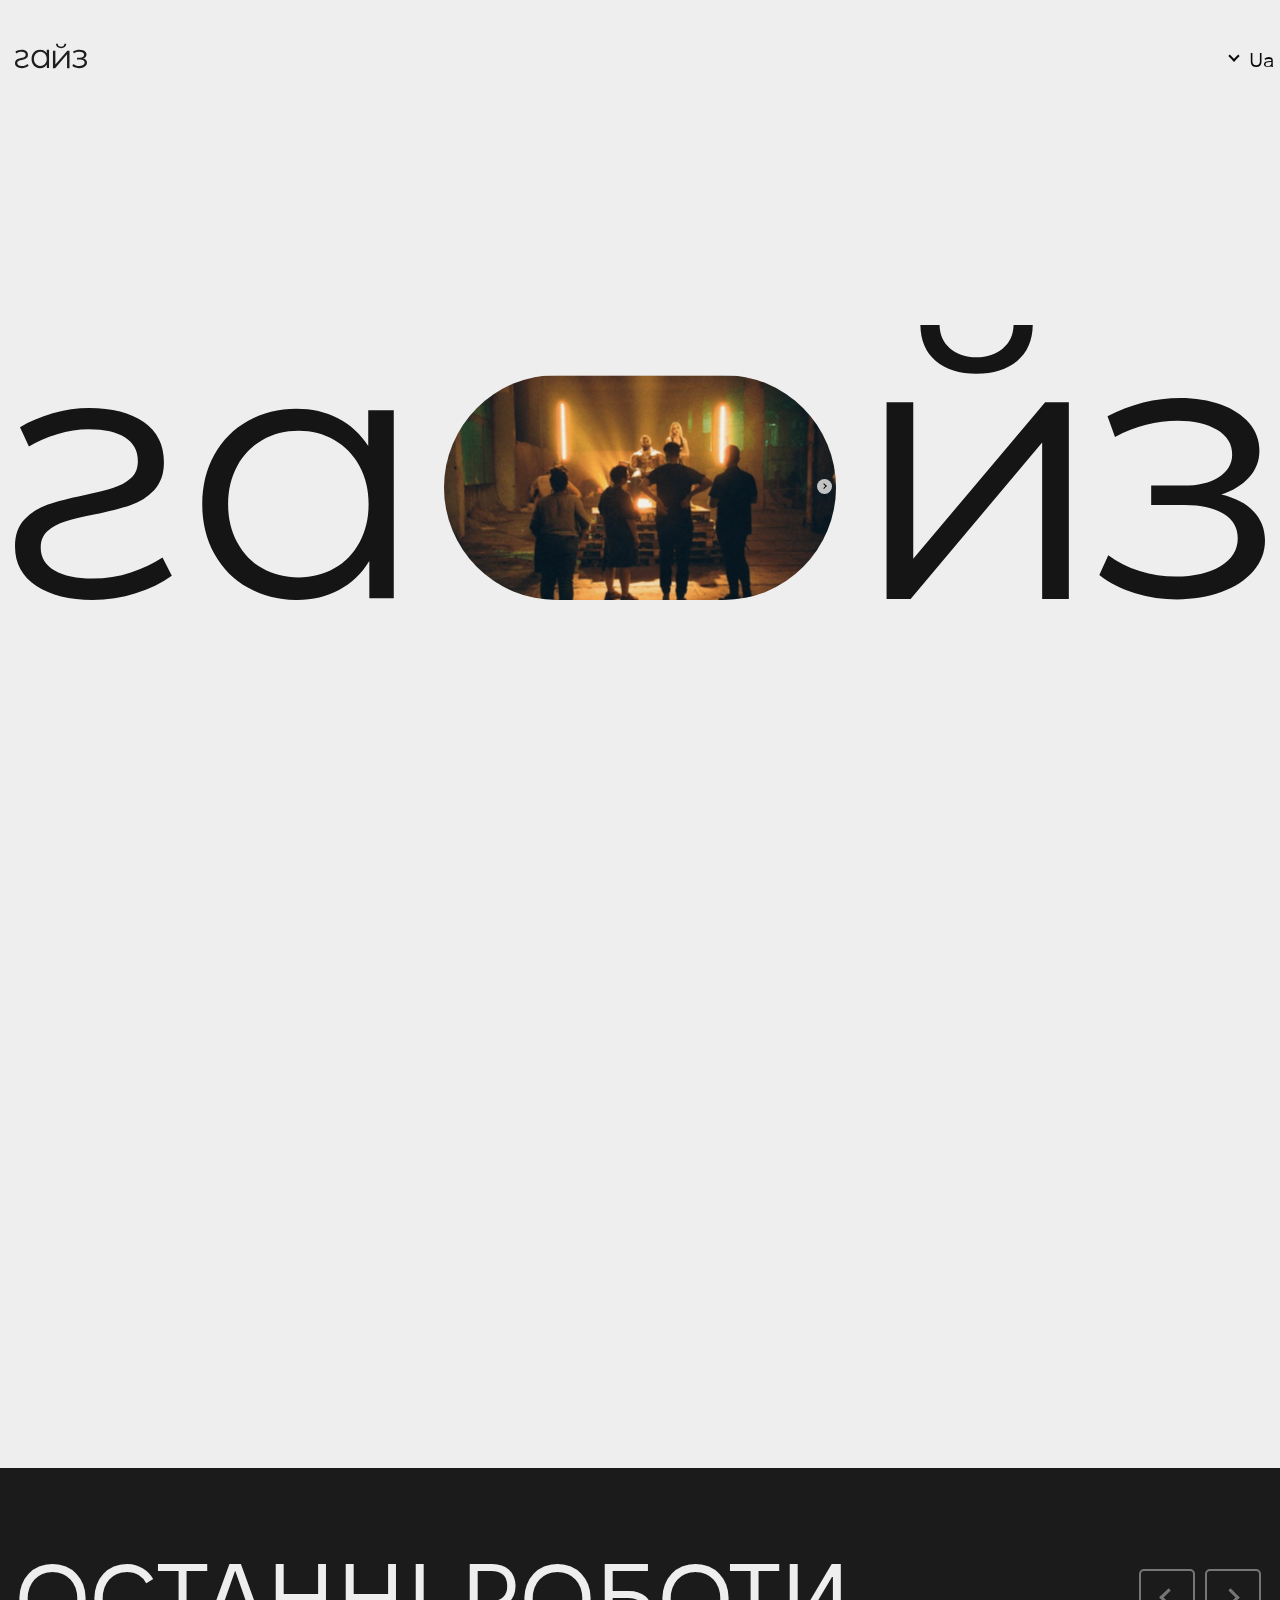
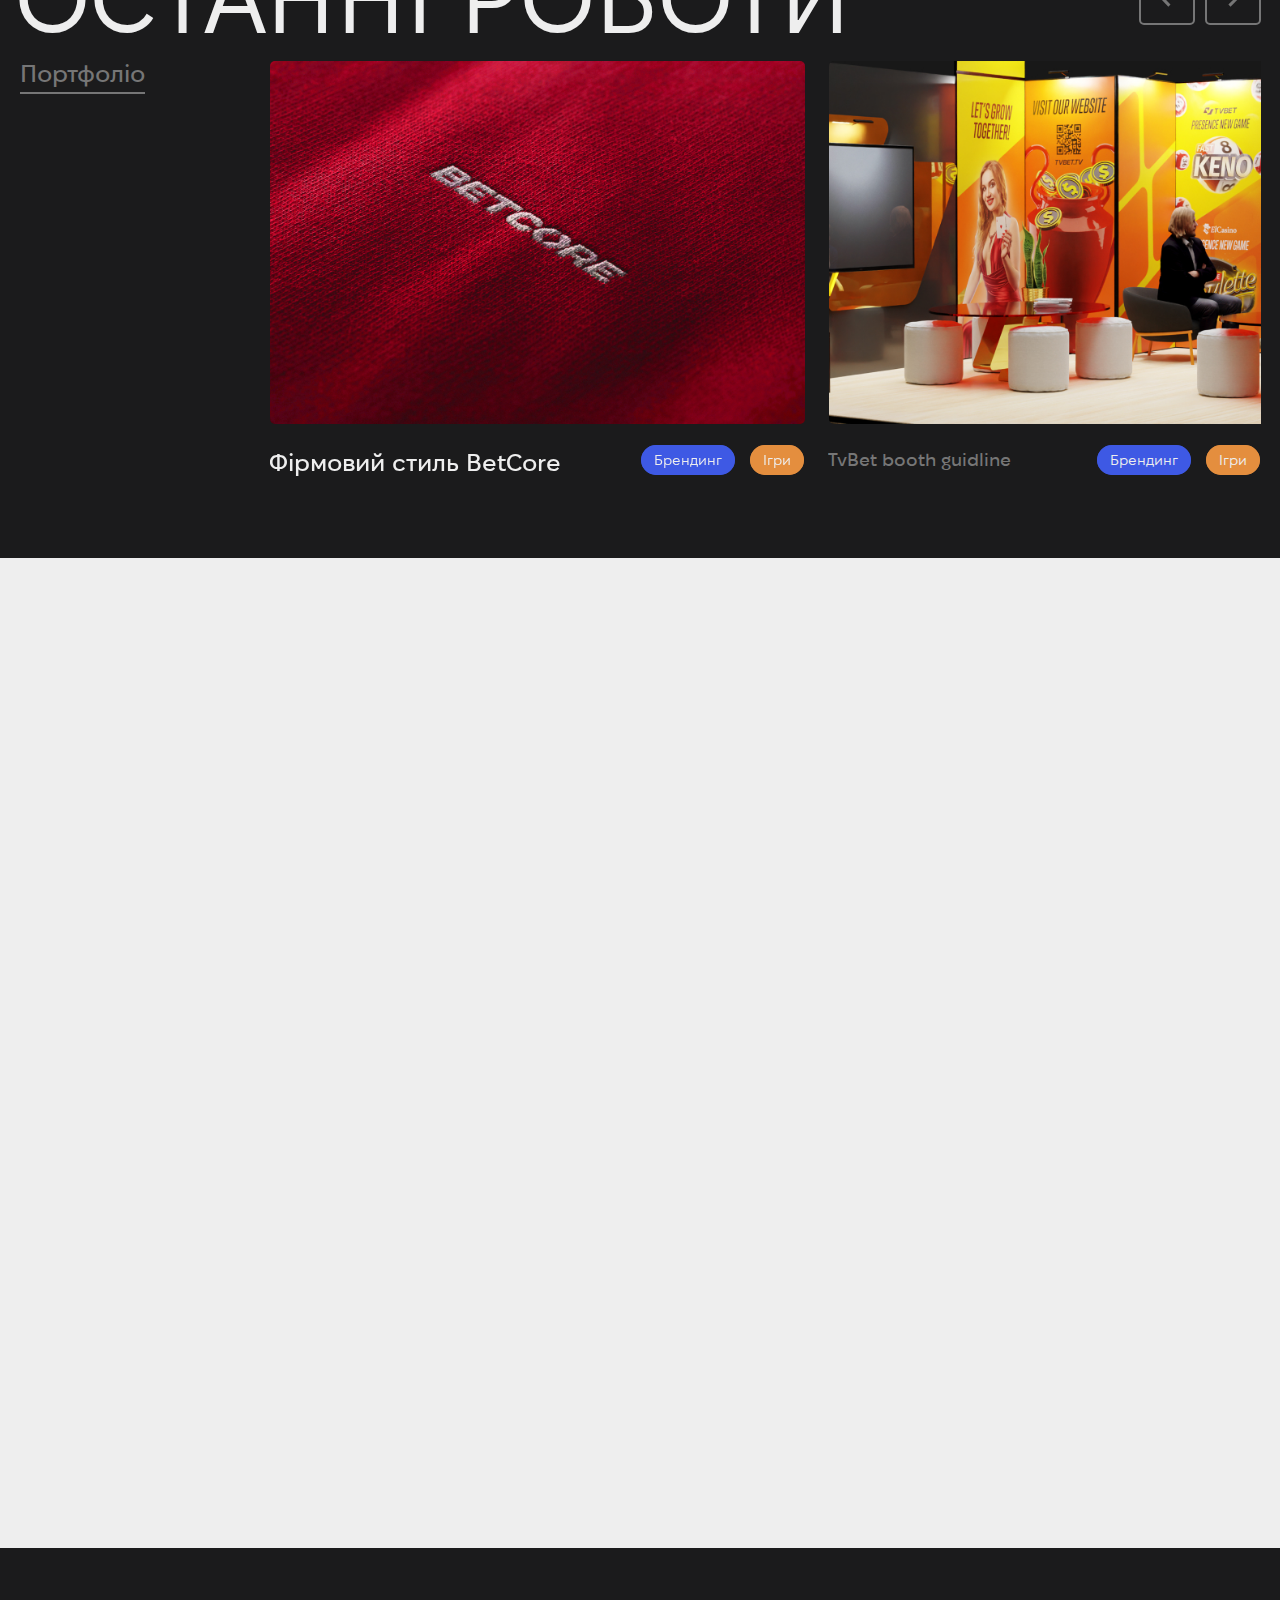
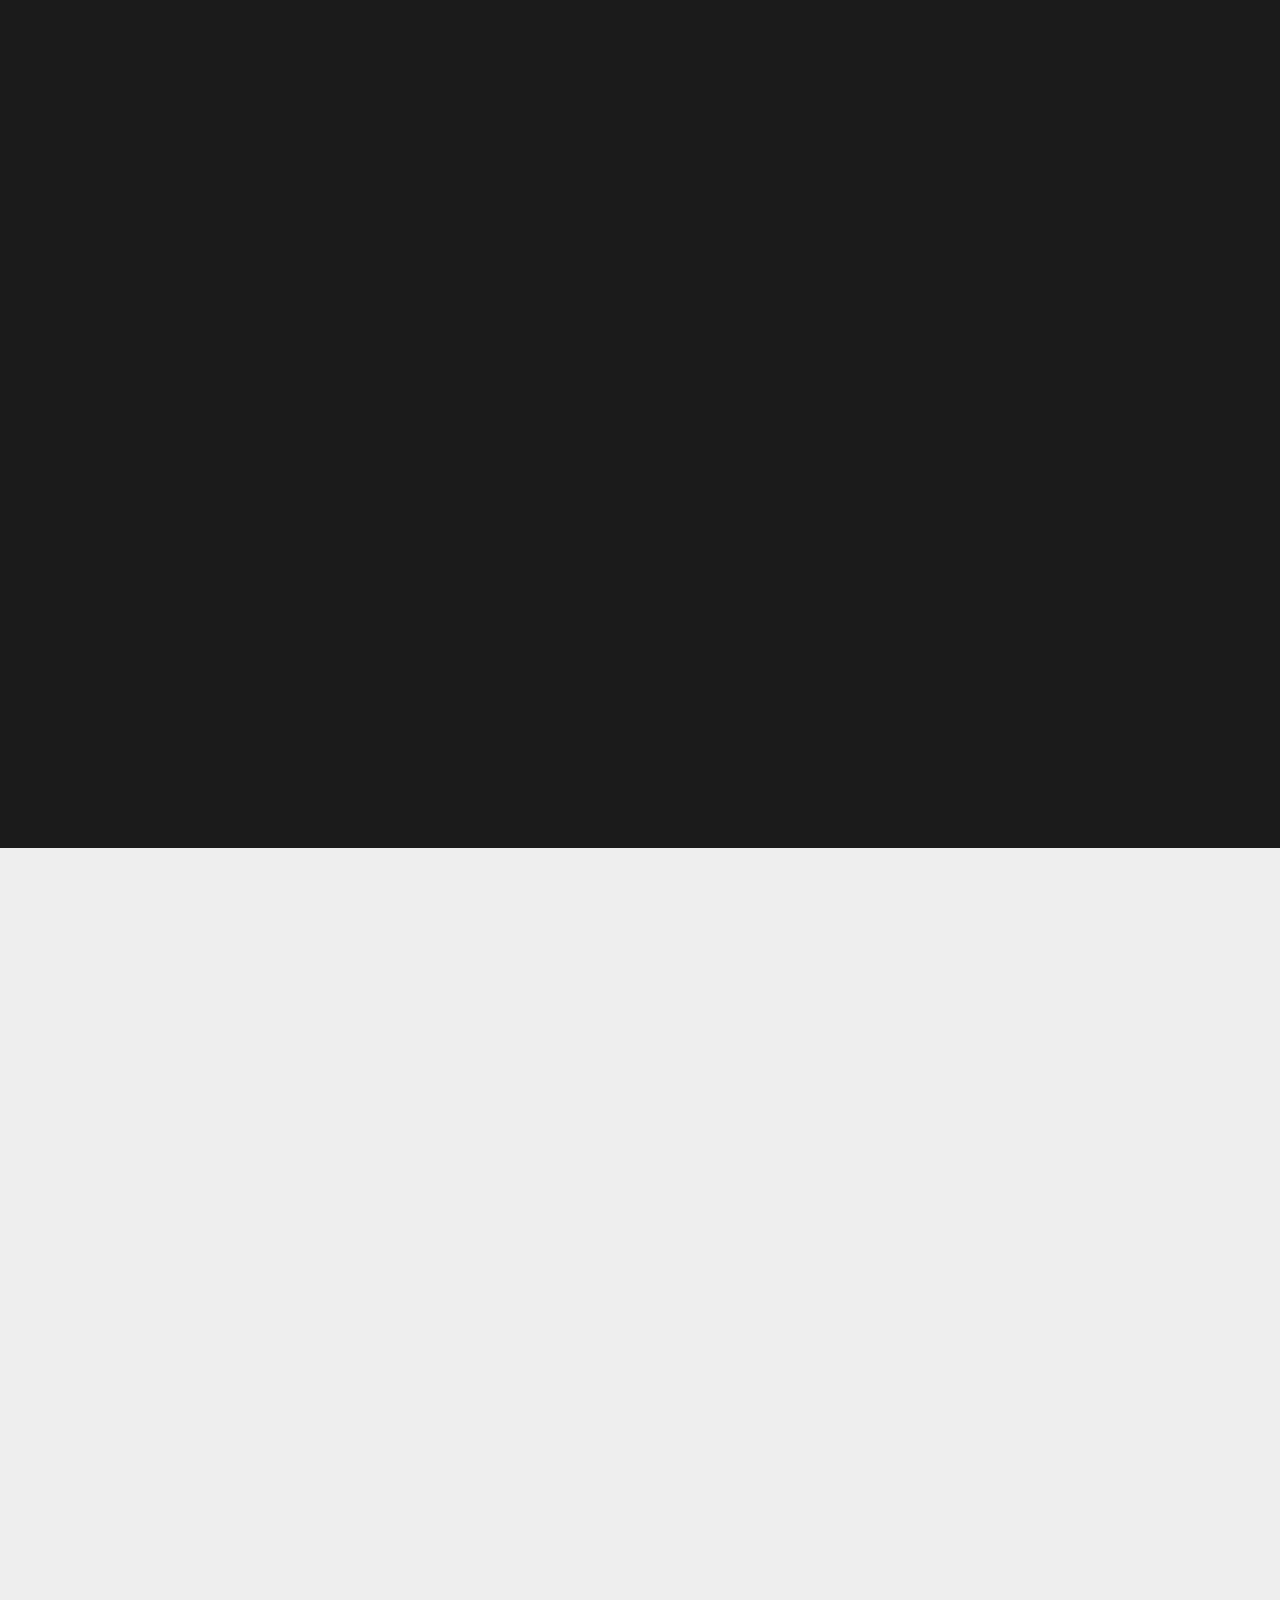
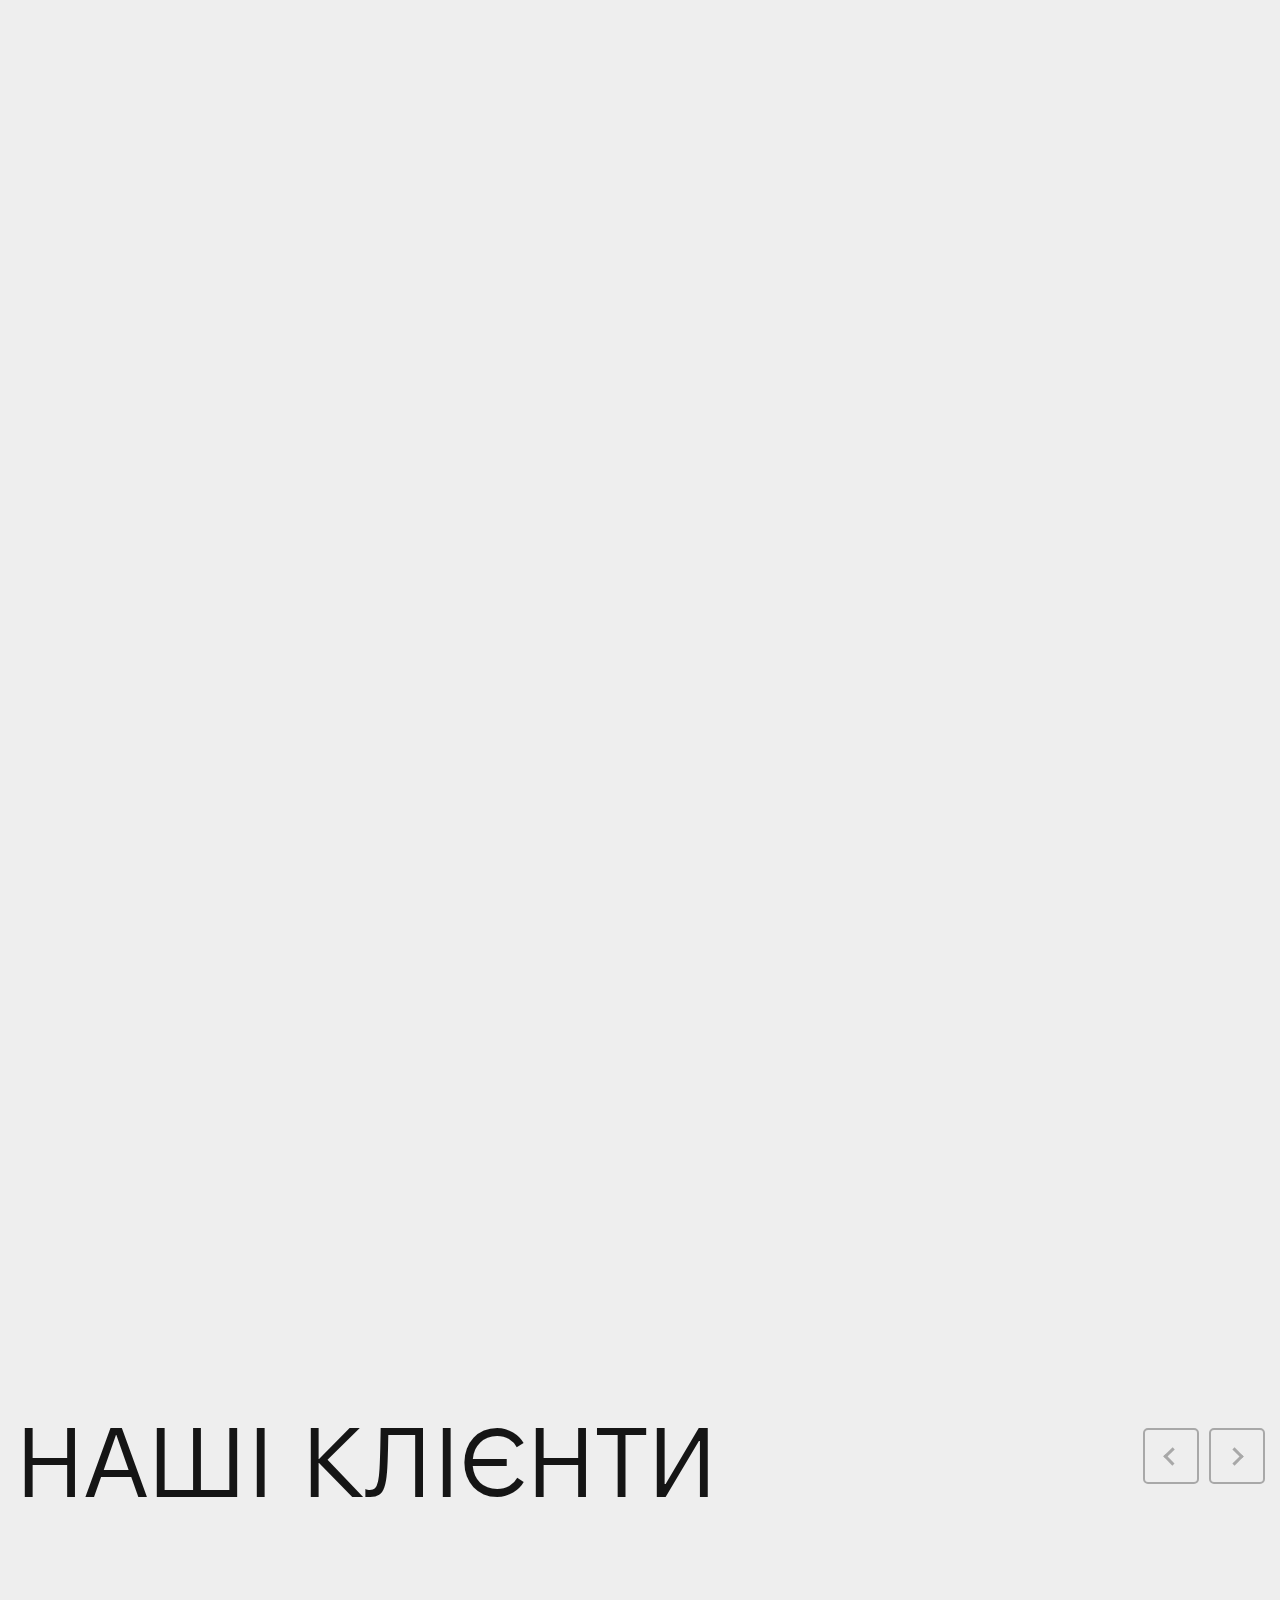
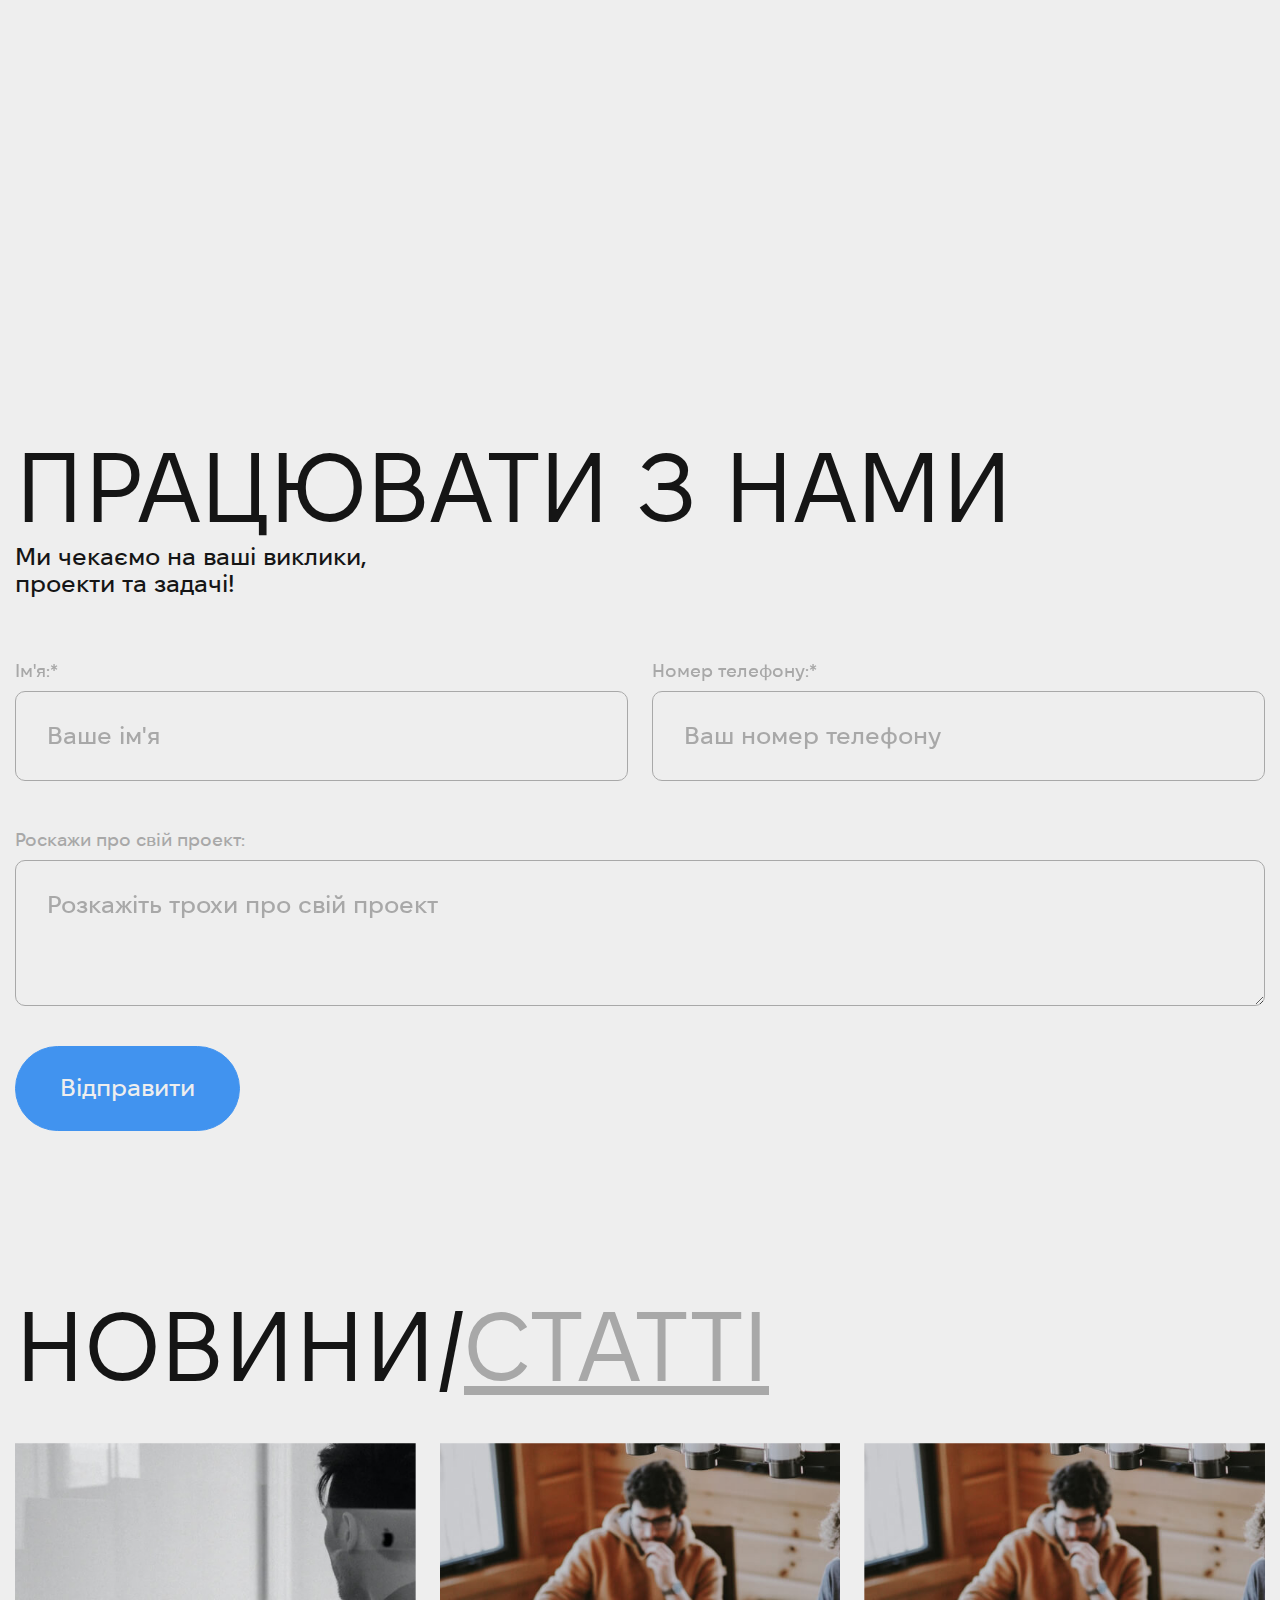
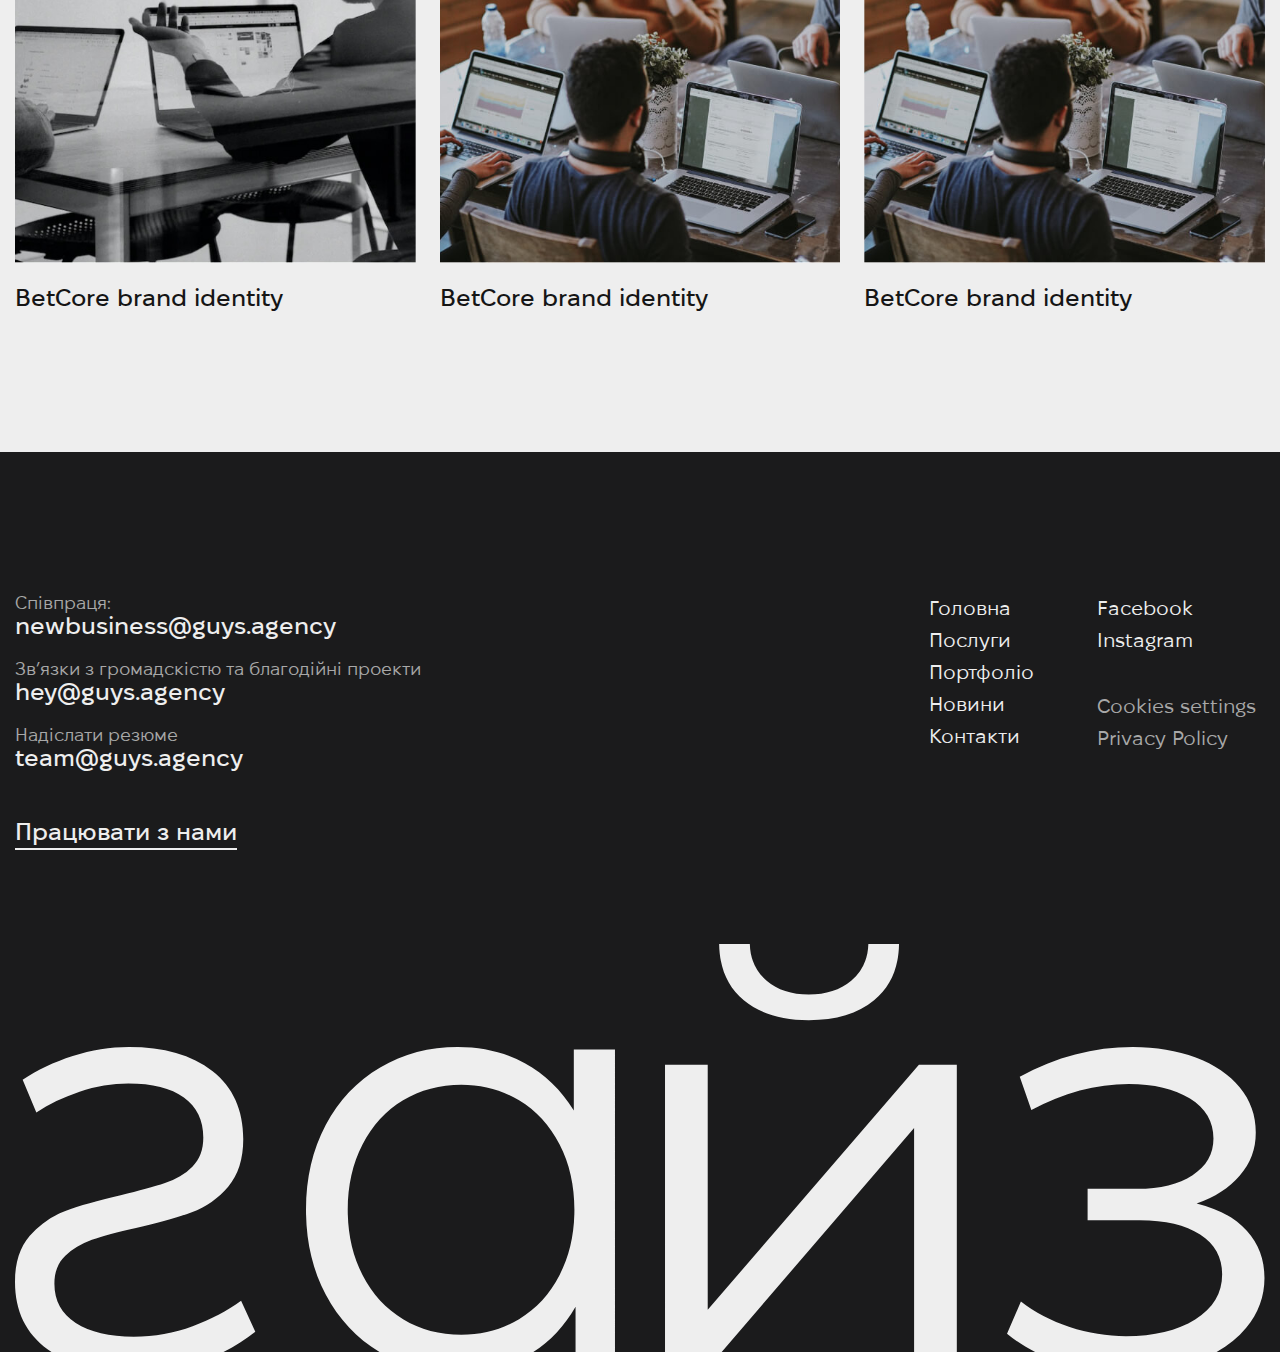
==== commit ae978bc4: "Add files via upload" ====
--- a/index.html
+++ b/index.html
@@ -60,7 +60,7 @@
                         <nav class="nav">
                             <ul class="nav__list">
                                 <li class="nav__link">
-                                    <a href="#header">Головна</a>
+                                    <a href="#guys">Головна</a>
                                 </li>
                                 <li class="nav__link2">
                                     <a href="#products">Послуги</a>
@@ -149,7 +149,7 @@
 
                     <div title="Pause" class="guys__video-block guys__video-block-center">
                         <video class="video" loop="loop" autoplay="" muted="" poster="./img/guys/guys_img_1.png">
-                            <source src="./video/guys.mp4" type="video/mp4" />
+                            <source src="./video/Libertango A. Piazzolla - Либертанго.mp4" type="video/mp4" />
                         </video>
 
                         <div class="guys__arrow">
@@ -208,7 +208,7 @@
                                             </div>
                                             <div class="portfolio__description-wrapper">
                                                 <a href="#!" class="portfolio__description-name portfolio__link">Фірмовий стиль BetCore</a>
-                                                <div class="portfolio__description-btn-wrapper">
+                                                <div class="portfolio__description-btn-wrapper" data-swiper-parallax="70%" data-swiper-parallax-opacity="1">
                                                     <a href="#!" class="portfolio__description-btn-left portfolio__link">Брендинг</a>
                                                     <a href="#!" class="portfolio__description-btn-right portfolio__link">Ігри</a>
                                                 </div>
@@ -222,7 +222,7 @@
                                             </div>
                                             <div class="portfolio__description-wrapper">
                                                 <a href="#!" class="portfolio__description-name portfolio__link">TvBet booth guidline</a>
-                                                <div class="portfolio__description-btn-wrapper">
+                                                <div class="portfolio__description-btn-wrapper" data-swiper-parallax="70%" data-swiper-parallax-opacity="1">
                                                     <a href="#!" class="portfolio__description-btn-left portfolio__link">Брендинг</a>
                                                     <a href="#!" class="portfolio__description-btn-right portfolio__link">Ігри</a>
                                                 </div>
@@ -236,7 +236,7 @@
                                             </div>
                                             <div class="portfolio__description-wrapper">
                                                 <a href="#!" class="portfolio__description-name portfolio__link">Фірмовий стиль BetCore</a>
-                                                <div class="portfolio__description-btn-wrapper">
+                                                <div class="portfolio__description-btn-wrapper" data-swiper-parallax="70%" data-swiper-parallax-opacity="1">
                                                     <a href="#!" class="portfolio__description-btn-left portfolio__link">Брендинг</a>
                                                     <a href="#!" class="portfolio__description-btn-right portfolio__link">Ігри</a>
                                                 </div>
@@ -250,7 +250,7 @@
                                             </div>
                                             <div class="portfolio__description-wrapper">
                                                 <a href="#!" class="portfolio__description-name portfolio__link">TvBet booth guidline</a>
-                                                <div class="portfolio__description-btn-wrapper">
+                                                <div class="portfolio__description-btn-wrapper" data-swiper-parallax="70%" data-swiper-parallax-opacity="1">
                                                     <a href="#!" class="portfolio__description-btn-left portfolio__link">Брендинг</a>
                                                     <a href="#!" class="portfolio__description-btn-right portfolio__link">Ігри</a>
                                                 </div>
@@ -264,7 +264,7 @@
                                             </div>
                                             <div class="portfolio__description-wrapper">
                                                 <a href="#!" class="portfolio__description-name portfolio__link">Фірмовий стиль BetCore</a>
-                                                <div class="portfolio__description-btn-wrapper">
+                                                <div class="portfolio__description-btn-wrapper" data-swiper-parallax="70%" data-swiper-parallax-opacity="1">
                                                     <a href="#!" class="portfolio__description-btn-left portfolio__link">Брендинг</a>
                                                     <a href="#!" class="portfolio__description-btn-right portfolio__link">Ігри</a>
                                                 </div>
@@ -347,44 +347,44 @@
                             </div>
                             <div class="products__text-animation">
                                 <div class="products__text-block">
-                                    <div class="products__text-first_block products-reveal">Стратегія</div>
+                                    <a id="strategy" href="./products/strategy.html" class="products__text-first_block products-reveal">Стратегія</a>
                                     <div class="products__text-second_block-bg"></div>
                                     <div class="products__text-second_block">
                                         Sunny Bonnell and Ashleigh Hansberger love contributing to news, articles, and stories about entrepreneurship, business 
                                     </div>
                                 </div>
                                 <div class="products__text-block">
-                                    <div class="products__text-first_block products-reveal2">Креатив</div>
+                                    <a href="./products/creative.html" class="products__text-first_block products-reveal2">Креатив</a>
                                     <div class="products__text-second_block">
                                         Sunny Bonnell and Ashleigh Hansberger love contributing to news, articles, and stories about entrepreneurship, business 
                                     </div>
                                 </div>
                                 <div class="products__text-block">
-                                    <div class="products__text-first_block products-reveal3">Відео&nbsp;прод.</div>
+                                    <a href="./products/video.html" class="products__text-first_block products-reveal3">Відео&nbsp;прод.</a>
                                     <div class="products__text-second_block">
                                         Sunny Bonnell and Ashleigh Hansberger love contributing to news, articles, and stories about entrepreneurship, business 
                                     </div>
                                 </div>
                                 <div class="products__text-block">
-                                    <div class="products__text-first_block">Брендинг</div>
+                                    <a href="./products/branding.html" class="products__text-first_block">Брендинг</a>
                                     <div class="products__text-second_block">
                                         Sunny Bonnell and Ashleigh Hansberger love contributing to news, articles, and stories about entrepreneurship, business 
                                     </div>
                                 </div>
                                 <div class="products__text-block">
-                                    <div class="products__text-first_block">SMM</div>
+                                    <a href="./products/smm.html" class="products__text-first_block">SMM</a>
                                     <div class="products__text-second_block">
                                         Sunny Bonnell and Ashleigh Hansberger love contributing to news, articles, and stories about entrepreneurship, business 
                                     </div>
                                 </div>
                                 <div class="products__text-block">
-                                    <div class="products__text-first_block">Вебсайт</div>
+                                    <a href="./products/website.html" class="products__text-first_block">Вебсайт</a>
                                     <div class="products__text-second_block">
                                         Sunny Bonnell and Ashleigh Hansberger love contributing to news, articles, and stories about entrepreneurship, business 
                                     </div>
                                 </div>
                                 <div class="products__text-block">
-                                    <div class="products__text-first_block">Заснування</div>
+                                    <a href="./products/establishment.html" class="products__text-first_block">Заснування</a>
                                     <div class="products__text-second_block">
                                         Sunny Bonnell and Ashleigh Hansberger love contributing to news, articles, and stories about entrepreneurship, business 
                                     </div>
@@ -396,7 +396,7 @@
                     <div class="products__animation">
 
                         <div class="products__animation-item">
-                            <div class="products__description-bg-right bg-right"></div>
+                            <div class="products__description-bg-right "></div>
 
                             <div class="products__img">
                                 <img src="./img/products/products.png" alt="products.png">
@@ -423,7 +423,7 @@
     
                         </div>
                         <div class="products__animation-item">
-                            <div class="products__description-bg-right bg-right1"></div>
+                            <div class="products__description-bg-right "></div>
 
                             <div class="products__img">
                                 <img src="./img/products/products.png" alt="products.png">
@@ -450,7 +450,7 @@
     
                         </div>
                         <div class="products__animation-item">
-                            <div class="products__description-bg-right bg-right2"></div>
+                            <div class="products__description-bg-right "></div>
 
                             <div class="products__img">
                                 <img src="./img/products/products.png" alt="products.png">
@@ -477,7 +477,7 @@
     
                         </div>
                         <div class="products__animation-item">
-                            <div class="products__description-bg-right bg-right3"></div>
+                            <div class="products__description-bg-right "></div>
 
                             <div class="products__img">
                                 <img src="./img/products/products.png" alt="products.png">
@@ -504,7 +504,7 @@
     
                         </div>
                         <div class="products__animation-item">
-                            <div class="products__description-bg-right bg-right4"></div>
+                            <div class="products__description-bg-right "></div>
 
                             <div class="products__img">
                                 <img src="./img/products/products.png" alt="products.png">
@@ -531,7 +531,7 @@
     
                         </div>
                         <div class="products__animation-item">
-                            <div class="products__description-bg-right bg-right5"></div>
+                            <div class="products__description-bg-right "></div>
 
                             <div class="products__img">
                                 <img src="./img/products/products.png" alt="products.png">
@@ -558,7 +558,7 @@
     
                         </div>
                         <div class="products__animation-item">
-                            <div class="products__description-bg-right bg-right6"></div>
+                            <div class="products__description-bg-right "></div>
 
                             <div class="products__img">
                                 <img src="./img/products/products.png" alt="products.png">
@@ -930,42 +930,50 @@
             </div>
         </section>
 
-        <section id="news" class="news none1">
-            <div class="container">
-                <div class="news__container">
-                    <div class="news__content">
-                        <h2 class="news__title">Новини/<span>Статті</span></h2>
-
-                        <div class="news__description-wrapper">
-
-                            <a href="#!" class="news__description ">
-                                <div class="news__img poligon_news-close0" style="background-image: url('./img/news/news-img_4.jpg');">
-                                </div>
-                                <div class="news__text">
-                                    <h3>BetCore brand identity</h3>
-                                </div>
-                            </a>
-
-                            <a href="#!" class="news__description">
-                                <div class="news__img poligon_news-close1" style="background-image: url('./img/news/news-img_5.jpg');">
-                                </div>
-                                <div class="news__text">
-                                    <h3>BetCore brand identity</h3>
-                                </div>
-                            </a>
-                        </div>
-
-                    </div>
-                    
+    </main>
+
+    <section id="news" class="news none1">
+        <div class="container">
+            <div class="news__container">
+                <div class="news__content">
+                    <h2 class="news__title">Новини/<span>Статті</span></h2>
+
+                    <div class="news__description-wrapper">
+
+                        <a href="#!" class="news__description ">
+                            <div class="news__img poligon_news-close0" style="background-image: url('./img/news/news-img_4.jpg');">
+                            </div>
+                            <div class="news__text">
+                                <h3>BetCore brand identity</h3>
+                            </div>
+                        </a>
+
+                        <a href="#!" class="news__description">
+                            <div class="news__img poligon_news-close1" style="background-image: url('./img/news/news-img_5.jpg');">
+                            </div>
+                            <div class="news__text">
+                                <h3>BetCore brand identity</h3>
+                            </div>
+                        </a>
+                        
+                        <a href="#!" class="news__description">
+                            <div class="news__img poligon_news-close1" style="background-image: url('./img/news/news-img_5.jpg');">
+                            </div>
+                            <div class="news__text">
+                                <h3>BetCore brand identity</h3>
+                            </div>
+                        </a>
+                    </div>
+
                 </div>
+                
             </div>
-        </section>
-
-    </main>
+        </div>
+    </section>
 
     <footer class="footer none1">
         <div class="footer__container-bg">
-            <!-- <div class="footer__container">
+            <div class="footer__container">
                 <div class="container">
                     <div class="footer__content-items">
     
@@ -986,7 +994,7 @@
     
                         <div class="footer__menu-wrapper">
                             <ul class="footer__menu">
-                                <li><a href="#header">Головна</a></li>
+                                <li><a href="#guys">Головна</a></li>
                                 <li><a href="#products">Послуги</a></li>
                                 <li><a href="#portfolio">Портфоліо</a></li>
                                 <li><a href="#news">Новини</a></li>
@@ -1029,169 +1037,11 @@
                         </svg>
                     </div>
                 </div>
-            </div> -->
+            </div>
 
         </div>
     </footer>
 
-    <footer class="footer none1">
-        <div class="footer__container-bg">
-            <div class="footer__container">
-                <div class="container">
-                    <div class="footer__content-items">
-    
-                        <div class="footer__site-links-wrapper">
-                            <ul class="footer__site-list">
-                                <li>Співпраця:
-                                    <a href="https://newbusiness@guys.agency">newbusiness@guys.agency</a>
-                                </li>
-                                <li>Зв’язки з громадскістю та благодійні проекти
-                                    <a href="https://hey@guys.agency">hey@guys.agency</a>
-                                </li>
-                                <li>Надіслати резюме
-                                    <a href="https://team@guys.agency">team@guys.agency</a>
-                                </li>
-                            </ul>
-                            <a class="footer__work-link" href="#!">Працювати з нами</a>
-                        </div>
-    
-                        <div class="footer__menu-wrapper">
-                            <ul class="footer__menu">
-                                <li><a href="#header">Головна</a></li>
-                                <li><a href="#products">Послуги</a></li>
-                                <li><a href="#portfolio">Портфоліо</a></li>
-                                <li><a href="#news">Новини</a></li>
-                                <li><a href="#contacts">Контакти</a></li>
-                            </ul>
-    
-                            <div class="footer__social-wrapper">
-                                <ul class="footer__social">
-                                    <li><a href="#!">Facebook</a></li>
-                                    <li><a href="#!">Instagram</a></li>
-                                </ul>
-        
-                                <ul class="footer__cookies">
-                                    <li><a href="#!">Cookies settings</a></li>
-                                    <li><a href="#!">Privacy Policy</a></li>
-                                </ul>    
-                            </div>
-    
-                        </div>
-    
-                    </div>    
-                </div>
-
-                <!-- <div class="footer__decor">
-                    <div class="footer__decor-items">
-    
-                        <svg width="273" height="370" viewBox="0 0 273 370" fill="none" xmlns="http://www.w3.org/2000/svg">
-                            <path d="M37.2366 342.87C12.4173 324.975 0 299.488 0 266.443C0 244.413 5.59008 226.976 16.755 214.114C27.9198 201.268 41.3604 191.863 57.0921 185.881C72.8084 179.916 93.7025 173.951 119.774 167.986C140.867 162.936 157.622 158.344 170.039 154.209C182.441 150.074 192.781 143.889 201.059 135.619C209.338 127.35 213.461 116.335 213.461 102.575C213.461 82.8493 206.115 67.6995 191.437 57.1421C176.744 46.5847 155.758 41.2976 128.45 41.2976C110.244 41.2976 91.8391 44.3987 73.2208 50.601C54.6025 56.8032 38.2599 64.717 24.1931 74.3593L8.67531 37.1797C25.2164 26.1647 44.1402 17.2172 65.4619 10.3201C86.7683 3.44005 107.968 0 129.06 0C168.771 0 200.311 9.06614 223.695 27.1984C247.063 45.3307 258.762 71.1565 258.762 104.659C258.762 127.146 253.065 145.058 241.702 158.361C230.323 171.681 216.577 181.323 200.433 187.271C184.304 193.236 163.197 199.218 137.14 205.166C116.048 209.758 99.3842 214.232 87.1807 218.587C74.9773 222.959 64.8357 229.026 56.7713 236.838C48.707 244.65 44.6748 255.208 44.6748 268.51C44.6748 287.795 52.7391 302.589 68.8832 312.926C85.0119 323.246 106.945 328.415 134.666 328.415C158.248 328.415 180.486 324.517 201.38 316.705C222.259 308.91 240.572 299.268 256.303 287.795L272.432 322.907C254.639 337.142 233.745 348.496 209.75 356.986C185.755 365.493 160.722 369.729 134.666 369.729C94.5272 369.729 62.0559 360.782 37.2366 342.887V342.87Z" fill="#EEEEEE"/>
-                        </svg>
-                            
-                        <svg width="351" height="370" viewBox="0 0 351 370" fill="none" xmlns="http://www.w3.org/2000/svg">
-                            <path d="M350.27 2.72172V366.259H305.578V294.389C291.555 318.816 273.05 337.477 250.049 350.371C227.049 363.282 201.088 369.729 172.167 369.729C139.736 369.729 110.394 361.904 84.11 346.237C57.8256 330.57 37.2187 308.695 22.3377 280.576C7.4405 252.474 0 220.443 0 184.516C0 148.589 7.4405 116.558 22.3377 88.4561C37.2349 60.3543 57.8256 38.5804 84.11 23.1517C110.394 7.7229 139.752 0 172.167 0C200.198 0 225.496 6.10688 248.076 18.3206C270.64 30.5344 289.145 48.3787 303.605 71.8876V2.77277H350.27V2.72172ZM241.509 308.542C261 296.787 276.334 280.1 287.511 258.428C298.688 236.773 304.268 212.124 304.268 184.482C304.268 156.839 298.688 132.191 287.511 110.536C276.334 88.8813 261 72.1767 241.509 60.4223C222.002 48.6678 200.214 42.7991 176.114 42.7991C152.013 42.7991 129.562 48.6678 110.071 60.4223C90.5639 72.1767 75.2462 88.8813 64.0692 110.536C52.8923 132.191 47.3119 156.839 47.3119 184.482C47.3119 212.124 52.8923 236.79 64.0692 258.428C75.2462 280.1 90.5639 296.787 110.071 308.542C129.562 320.296 151.576 326.165 176.114 326.165C200.651 326.165 222.002 320.296 241.509 308.542Z" fill="#EEEEEE"/>
-                        </svg>
-                            
-                        <svg width="331" height="487" viewBox="0 0 331 487" fill="none" xmlns="http://www.w3.org/2000/svg">
-                            <path d="M0 136.9H48.4314V414.707L287.835 136.9H330.81V486.486H282.379V208.679L43.6638 486.486H0.0168037V136.9H0ZM89.342 63.7961C71.1446 48.7304 61.8276 27.465 61.3744 0H96.1577C96.6109 17.274 102.973 31.1292 115.262 41.5329C127.533 51.9529 143.448 57.1547 163.005 57.1547C182.562 57.1547 198.577 51.9529 211.083 41.5329C223.59 31.1292 230.07 17.274 230.523 0H265.306C264.853 27.4814 255.419 48.7467 237.003 63.7961C218.587 78.8618 193.91 86.3864 163.005 86.3864C132.099 86.3864 107.523 78.8618 89.342 63.7961Z" fill="#EEEEEE"/>
-                        </svg>
-                            
-                        <svg width="292" height="370" viewBox="0 0 292 370" fill="none" xmlns="http://www.w3.org/2000/svg">
-                            <path d="M271.843 208.232C285.209 222.896 291.892 240.775 291.892 261.833C291.892 282.891 284.982 301.683 271.18 318.191C257.377 334.683 238.639 347.402 214.966 356.333C191.293 365.264 165.209 369.729 136.731 369.729C111.747 369.729 87.2002 365.957 63.1064 358.397C38.9965 350.836 17.9611 339.74 0 325.059L15.7766 288.642C31.5532 301.007 49.9674 310.631 71.0028 317.498C92.0383 324.365 113.3 327.799 134.773 327.799C166.763 327.799 192.96 321.507 213.332 308.906C233.704 296.304 243.898 279.255 243.898 257.706C243.898 238.458 235.565 223.472 218.915 212.697C202.248 201.94 179.465 196.544 150.549 196.544H91.3748V160.804H147.912C173.769 160.804 194.594 155.645 210.371 145.344C226.148 135.044 234.044 121.191 234.044 103.769C234.044 84.5207 225.177 69.4162 207.41 58.4219C189.659 47.4277 166.536 41.9305 138.057 41.9305C100.792 41.9305 63.9802 51.7915 27.605 71.4798L14.4497 33.6763C55.6469 11.2311 98.3813 0 142.653 0C168.947 0 192.717 4.00869 213.979 12.0261C235.225 20.0434 251.876 31.3929 263.947 46.0407C276.002 60.7054 282.021 77.6535 282.021 96.9019C282.021 116.15 275.985 131.492 263.947 145.7C251.892 159.908 235.565 170.445 214.966 177.312C239.513 183.266 258.461 193.584 271.827 208.232H271.843Z" fill="#EEEEEE"/>
-                        </svg>
-                    </div>
-                </div> -->
-
-            </div>
-
-        </div>
-    </footer>
-    
-    <footer class="footer footer__decor-bg none1">
-        <div class="footer__container-bg">
-            <div class="footer__container">
-
-                <!-- <div class="container">
-                    <div class="footer__content-items">
-    
-                        <div class="footer__site-links-wrapper">
-                            <ul class="footer__site-list">
-                                <li>Співпраця:
-                                    <a href="https://newbusiness@guys.agency">newbusiness@guys.agency</a>
-                                </li>
-                                <li>Зв’язки з громадскістю та благодійні проекти
-                                    <a href="https://hey@guys.agency">hey@guys.agency</a>
-                                </li>
-                                <li>Надіслати резюме
-                                    <a href="https://team@guys.agency">team@guys.agency</a>
-                                </li>
-                            </ul>
-                            <a class="footer__work-link" href="#!">Працювати з нами</a>
-                        </div>
-    
-                        <div class="footer__menu-wrapper">
-                            <ul class="footer__menu">
-                                <li><a href="#header">Головна</a></li>
-                                <li><a href="#products">Послуги</a></li>
-                                <li><a href="#portfolio">Портфоліо</a></li>
-                                <li><a href="#news">Новини</a></li>
-                                <li><a href="#contacts">Контакти</a></li>
-                            </ul>
-    
-                            <div class="footer__social-wrapper">
-                                <ul class="footer__social">
-                                    <li><a href="#!">Facebook</a></li>
-                                    <li><a href="#!">Instagram</a></li>
-                                </ul>
-        
-                                <ul class="footer__cookies">
-                                    <li><a href="#!">Cookies settings</a></li>
-                                    <li><a href="#!">Privacy Policy</a></li>
-                                </ul>    
-                            </div>
-    
-                        </div>
-    
-                    </div>    
-                </div> -->
-                
-                <div class="footer__decor">
-                    <div class="footer__decor-items">
-                        <!-- <div class="footer__decor-img" style="background-image: url('./img/footer/footer_img-1.svg');">
-                        </div>
-                        <div class="footer__decor-img" style="background-image: url('./img/footer/footer_img-2.svg');">
-                        </div>
-                        <div class="footer__decor-img" style="background-image: url('./img/footer/footer_img-3.svg');">
-                        </div>
-                        <div class="footer__decor-img" style="background-image: url('./img/footer/footer_img-4.svg');">
-                        </div> -->
-    
-                        <!-- <img src="./img/footer/footer_img-1.svg" alt="footer_img-1.svg">
-                        <img src="./img/footer/footer_img-2.svg" alt="footer_img-2.svg">
-                        <img src="./img/footer/footer_img-3.svg" alt="footer_img-3.svg">
-                        <img src="./img/footer/footer_img-4.svg" alt="footer_img-4.svg"> -->
-    
-                        <svg width="273" height="370" viewBox="0 0 273 370" fill="none" xmlns="http://www.w3.org/2000/svg">
-                            <path d="M37.2366 342.87C12.4173 324.975 0 299.488 0 266.443C0 244.413 5.59008 226.976 16.755 214.114C27.9198 201.268 41.3604 191.863 57.0921 185.881C72.8084 179.916 93.7025 173.951 119.774 167.986C140.867 162.936 157.622 158.344 170.039 154.209C182.441 150.074 192.781 143.889 201.059 135.619C209.338 127.35 213.461 116.335 213.461 102.575C213.461 82.8493 206.115 67.6995 191.437 57.1421C176.744 46.5847 155.758 41.2976 128.45 41.2976C110.244 41.2976 91.8391 44.3987 73.2208 50.601C54.6025 56.8032 38.2599 64.717 24.1931 74.3593L8.67531 37.1797C25.2164 26.1647 44.1402 17.2172 65.4619 10.3201C86.7683 3.44005 107.968 0 129.06 0C168.771 0 200.311 9.06614 223.695 27.1984C247.063 45.3307 258.762 71.1565 258.762 104.659C258.762 127.146 253.065 145.058 241.702 158.361C230.323 171.681 216.577 181.323 200.433 187.271C184.304 193.236 163.197 199.218 137.14 205.166C116.048 209.758 99.3842 214.232 87.1807 218.587C74.9773 222.959 64.8357 229.026 56.7713 236.838C48.707 244.65 44.6748 255.208 44.6748 268.51C44.6748 287.795 52.7391 302.589 68.8832 312.926C85.0119 323.246 106.945 328.415 134.666 328.415C158.248 328.415 180.486 324.517 201.38 316.705C222.259 308.91 240.572 299.268 256.303 287.795L272.432 322.907C254.639 337.142 233.745 348.496 209.75 356.986C185.755 365.493 160.722 369.729 134.666 369.729C94.5272 369.729 62.0559 360.782 37.2366 342.887V342.87Z" fill="#EEEEEE"/>
-                        </svg>
-                            
-                        <svg width="351" height="370" viewBox="0 0 351 370" fill="none" xmlns="http://www.w3.org/2000/svg">
-                            <path d="M350.27 2.72172V366.259H305.578V294.389C291.555 318.816 273.05 337.477 250.049 350.371C227.049 363.282 201.088 369.729 172.167 369.729C139.736 369.729 110.394 361.904 84.11 346.237C57.8256 330.57 37.2187 308.695 22.3377 280.576C7.4405 252.474 0 220.443 0 184.516C0 148.589 7.4405 116.558 22.3377 88.4561C37.2349 60.3543 57.8256 38.5804 84.11 23.1517C110.394 7.7229 139.752 0 172.167 0C200.198 0 225.496 6.10688 248.076 18.3206C270.64 30.5344 289.145 48.3787 303.605 71.8876V2.77277H350.27V2.72172ZM241.509 308.542C261 296.787 276.334 280.1 287.511 258.428C298.688 236.773 304.268 212.124 304.268 184.482C304.268 156.839 298.688 132.191 287.511 110.536C276.334 88.8813 261 72.1767 241.509 60.4223C222.002 48.6678 200.214 42.7991 176.114 42.7991C152.013 42.7991 129.562 48.6678 110.071 60.4223C90.5639 72.1767 75.2462 88.8813 64.0692 110.536C52.8923 132.191 47.3119 156.839 47.3119 184.482C47.3119 212.124 52.8923 236.79 64.0692 258.428C75.2462 280.1 90.5639 296.787 110.071 308.542C129.562 320.296 151.576 326.165 176.114 326.165C200.651 326.165 222.002 320.296 241.509 308.542Z" fill="#EEEEEE"/>
-                        </svg>
-                            
-                        <svg width="331" height="487" viewBox="0 0 331 487" fill="none" xmlns="http://www.w3.org/2000/svg">
-                            <path d="M0 136.9H48.4314V414.707L287.835 136.9H330.81V486.486H282.379V208.679L43.6638 486.486H0.0168037V136.9H0ZM89.342 63.7961C71.1446 48.7304 61.8276 27.465 61.3744 0H96.1577C96.6109 17.274 102.973 31.1292 115.262 41.5329C127.533 51.9529 143.448 57.1547 163.005 57.1547C182.562 57.1547 198.577 51.9529 211.083 41.5329C223.59 31.1292 230.07 17.274 230.523 0H265.306C264.853 27.4814 255.419 48.7467 237.003 63.7961C218.587 78.8618 193.91 86.3864 163.005 86.3864C132.099 86.3864 107.523 78.8618 89.342 63.7961Z" fill="#EEEEEE"/>
-                        </svg>
-                            
-                        <svg width="292" height="370" viewBox="0 0 292 370" fill="none" xmlns="http://www.w3.org/2000/svg">
-                            <path d="M271.843 208.232C285.209 222.896 291.892 240.775 291.892 261.833C291.892 282.891 284.982 301.683 271.18 318.191C257.377 334.683 238.639 347.402 214.966 356.333C191.293 365.264 165.209 369.729 136.731 369.729C111.747 369.729 87.2002 365.957 63.1064 358.397C38.9965 350.836 17.9611 339.74 0 325.059L15.7766 288.642C31.5532 301.007 49.9674 310.631 71.0028 317.498C92.0383 324.365 113.3 327.799 134.773 327.799C166.763 327.799 192.96 321.507 213.332 308.906C233.704 296.304 243.898 279.255 243.898 257.706C243.898 238.458 235.565 223.472 218.915 212.697C202.248 201.94 179.465 196.544 150.549 196.544H91.3748V160.804H147.912C173.769 160.804 194.594 155.645 210.371 145.344C226.148 135.044 234.044 121.191 234.044 103.769C234.044 84.5207 225.177 69.4162 207.41 58.4219C189.659 47.4277 166.536 41.9305 138.057 41.9305C100.792 41.9305 63.9802 51.7915 27.605 71.4798L14.4497 33.6763C55.6469 11.2311 98.3813 0 142.653 0C168.947 0 192.717 4.00869 213.979 12.0261C235.225 20.0434 251.876 31.3929 263.947 46.0407C276.002 60.7054 282.021 77.6535 282.021 96.9019C282.021 116.15 275.985 131.492 263.947 145.7C251.892 159.908 235.565 170.445 214.966 177.312C239.513 183.266 258.461 193.584 271.827 208.232H271.843Z" fill="#EEEEEE"/>
-                        </svg>
-                    </div>
-                </div>
-            </div>
-
-        </div>
-    </footer>
 
 
     <div class="popup__thx">
@@ -1205,7 +1055,21 @@
     <div class="cursor_wrapper">
         <div id="cursor"></div>
         <div id="aura"></div>
-    </div>  
+    </div> 
+    
+    <div class="scroll-up">
+        <!-- <svg class="scroll-up__svg" viewBox="-2 -2 52 52">
+            <path class="scroll-up__svg-path"
+                d="M24,0
+                    a24,24 0 0,1 0,48
+                    a24,24 0 0,1 0,-48"
+            />
+        </svg>  -->
+        <svg class="scroll-up__svg" viewBox="-2 -2 54 54">
+            <rect class="scroll-up__svg-path" x="0" y="0" rx="5" ry="5" width="50" height="50" stroke="black"  stroke-width="5"/>
+        </svg>
+    </div>
+    <!-- /.scroll-up -->
 
 
     <!-- Library scripts -->
--- a/css/style.css
+++ b/css/style.css
@@ -1,4 +1,11 @@
 /* reset style */
+
+/* @media (prefers-reduced-motion: no-preference) {
+    :root {
+        scroll-behavior: smooth;
+    }
+} */
+
 * {
 	padding: 0px;
 	margin: 0px;
@@ -78,13 +85,49 @@
 
 .header {
     padding-bottom: 60px;
+
+    /* position: fixed;
+    top: 0;
+    left: 0;
+    right: 0; */
 }
 
 .header__wrapper {
     max-width: 1343px;
     width: 100%;
     z-index: 90;
-}
+
+    position: fixed;
+    top: 0;
+    left: auto;
+    right: auto;
+
+    margin-top: 0px;
+    transition: 0.6s;
+
+}
+
+.header-opacity {
+    /* animation-name: headerOpacity;
+    animation-duration: 0.6s;
+    animation-iteration-count: 1; */
+
+    margin-top: -100px;
+    transition: 0.6s;
+}
+
+/* @keyframes headerOpacity {
+    from {
+        opacity: 1;
+        margin-top: 0px;
+    }
+    
+    to {
+        opacity: 0;
+        margin-top: -100px;
+    }
+} */
+
 
 .scrolled {
     position: fixed;
@@ -105,9 +148,10 @@
     }
 }
 
+
 .header__container {
     padding: 40px 0px;
-    padding-right: 0px;
+    padding-right: 15px;
     /* background-color: #eeeeee; */
     border: none;
 
@@ -146,7 +190,7 @@
     position: relative;
 }
 
-.nav__list a::before {
+/* .nav__list a::before {
     content: '';
     bottom: 0;
     right: 0;
@@ -156,12 +200,12 @@
     background: rgb(27,27,28);
     background: linear-gradient(90deg, rgba(27,27,28,0.8) 45%, rgba(210,144,5,0.8) 100%);
     transition: 0.2s;
-}
-
-.nav__list a:hover::before {
+} */
+
+/* .nav__list a:hover::before {
     width: 100%;
     left: 0;
-}
+} */
 
 
 .nav__link,
@@ -646,12 +690,24 @@
 .guys {
     /* padding-top: 130px; */
     padding-top: 70px;
-    position: relative;
+    /* position: relative; */
+
+    width: 100%;
+    height: 100%;
+    position: absolute;
+    top: 28vh;
+    left: 0;
+
+    /* display: flex;
+    justify-content: center;
+    align-items: center; */
+
     /* position: sticky;
     top: -133px; */
 }
 
 .guys__container {
+
 }
 
 .guys__content {
@@ -669,8 +725,10 @@
     height: 300px;
     position: absolute;
     left: 0;
-    bottom: -300px;
+    /* bottom: -300px; */
     z-index: 13;
+
+    opacity: 1;
 }
 
 .guys__letter-wrapper {
@@ -707,6 +765,13 @@
 }
 
 
+.guys__letter-wrapper-item-3 {
+    background-color: #eeeeee;
+    height: 100%;
+    display: flex;
+    align-items: end;
+}
+
 .guys__letter-wrapper-item-1 .guys__letter-change:nth-of-type(2),
 .guys__letter-wrapper-item-2 .guys__letter-change:nth-of-type(2),
 .guys__letter-wrapper-item-3 .guys__letter-change:nth-of-type(2),
@@ -764,13 +829,15 @@
     border-radius: 300px;
     overflow: hidden;
     cursor: pointer;
+
+    margin-top: 53px;
     /* z-index: 12; */
 }
 
 .video-fixed {
     position: fixed;
     left: 50%;
-    top: 56%;
+    top: 50%;
     transform:translate(-50%, -50%);
     z-index: 80;
 
@@ -783,7 +850,7 @@
 .video-relative {
     position: fixed;
     left: 50%;
-    top: 56%;
+    top: 50%;
     transform:translate(-50%,-50%);
     z-index: -1;
 
@@ -820,7 +887,7 @@
     z-index: 1;
     width: 100%;
     height: 100%;
-    background: rgba(0, 0, 0, 0.05);
+    background: rgba(53, 53, 53, 0.05);
 }
 
 .guys__video-block .video {
@@ -900,26 +967,26 @@
 
 /* slider */
 
-.slider {
-    /* padding-top: 300px; */
-    /* position: sticky;
-    top: 0; */
-}
+/* .slider {
+    padding-top: 300px;
+    position: sticky;
+    top: 0;
+} */
 
 
 /* portfolio */
 
 .portfolio {
     /* padding-top: 46px; */
-    margin-top: 100%;
+    margin-top: 110%;
     /* margin-top: 100px; */
     /* overflow: hidden; */
     /* cursor: none; */
 }
 
 .portfolio-top {
-    position: relative;
-    top: -440px;
+    /* position: relative; */
+    /* top: -440px; */
     /* margin-top: 46px; */
     /* margin-top: 1100px; */
     /* margin-top: 0px; */
@@ -1173,7 +1240,10 @@
     min-height: 50px;
     max-width: 588px;
     
-    /* position: relative; */
+    position: relative;
+
+    background: #1B1B1C;
+    margin-left: -1px;
 }
 
 .portfolio__description-name {
@@ -1248,8 +1318,8 @@
 
 .portfolio__description-btn-wrapper {
     padding-top: 23px;
-    /* position: absolute;
-    right: 0px; */
+    position: absolute;
+    right: 0px;
 }
 
 .portfolio__description-btn-left,
@@ -1544,6 +1614,7 @@
     /* position: relative;
     top: 0; */
     margin-top: 100vh;
+    /* z-index: 10; */
 
     will-change: transform;
 }
@@ -1555,7 +1626,7 @@
     line-height: 118%; /* 115.64px */
     text-transform: uppercase;
     /* width: 50%; */
-    padding-bottom: 50px;
+    padding-bottom: 70px;
 
     /* opacity: 0; */
 
@@ -1563,11 +1634,18 @@
     top: 100vh; */
 }
 
-/* .products__text-animation .products__text-first_block {
-    position: absolute;
+.products__text-animation .products__text-first_block {
+    /* position: absolute;
     left: -6px;
     top: 0;
-    width: 100%;
+    width: 100%; */
+    color: #eeeeee;
+    cursor: pointer;
+    z-index: 10;
+}
+
+/* .products__text-animation .products__text-first_block:hover {
+    cursor: pointer;
 } */
 
 
@@ -1775,64 +1853,61 @@
 }
 
 .products__description-bg-right {
-    width: 100%;
+    width: 50%;
     /* height: 100%; */
     height: 100vh;
     position: absolute;
     top: 0px;
+
     /* right: -100vw; */
-
-    /* background: linear-gradient(270deg, #ffa200 -10.49%, rgba(244, 54, 12, 0.00) 58.65%); */
-    /* background: linear-gradient(to left, #ffa200 -10.49%, rgba(255, 162, 0, 0.286) 10.65%, rgba(255, 162, 0, 0.05) 30.65%, rgba(255, 136, 0, 0) 50%); */
-    /* Rectangle 20 */
-
-    /* background: linear-gradient(270deg, #ffb000 -10.49%, rgba(244, 54, 12, 0) 50.65%); */
-
-    /* background: linear-gradient(270deg, rgba(255, 166, 12, 0.8) -10.49%, rgba(244, 54, 12, 0) 50.65%); */
+    right: 0vw;
+    opacity: 0;
+    /* transition: right 0.6s ease-out 0.4s, opacity 0.4s ; */
+    transition: opacity 0.6s ease-in 0.2s;
 
     z-index: 3;
 }
 
-.products__description-bg-right.bg-right {
-    right: -100vw;
-
-    background: linear-gradient(270deg, rgba(255, 166, 12, 0.8) -10.49%, rgba(244, 54, 12, 0) 50.65%);
+.products__description-bg-right.bg-right0 {
+    /* right: 0vw; */
+    background: linear-gradient(270deg, rgba(255, 166, 12, 0.8) -10.49%, rgba(244, 54, 12, 0) 100%);
+    opacity: 1;
 }
 
 .products__description-bg-right.bg-right1 {
-    right: -100vw;
-    
-    background: linear-gradient(270deg, rgba(182, 255, 12, 0.8) -10.49%, rgba(244, 54, 12, 0) 50.65%);
+    /* right: 0vw; */
+    background: linear-gradient(270deg, rgba(182, 255, 12, 0.8) -10.49%, rgba(244, 54, 12, 0) 100%);
+    opacity: 1;
 }
 
 .products__description-bg-right.bg-right2 {
-    right: -100vw;
-
-    background: linear-gradient(270deg, rgba(12, 81, 255, 0.8) -10.49%, rgba(244, 54, 12, 0) 50.65%);
+    /* right: 0vw; */
+    background: linear-gradient(270deg, rgba(12, 81, 255, 0.8) -10.49%, rgba(244, 54, 12, 0) 100%);
+    opacity: 1;
 }
 
 .products__description-bg-right.bg-right3 {
-    right: -100vw;
-
-    background: linear-gradient(270deg, rgba(166, 12, 255, 0.8) -10.49%, rgba(244, 54, 12, 0) 50.65%);
+    /* right: 0vw; */
+    background: linear-gradient(270deg, rgba(166, 12, 255, 0.8) -10.49%, rgba(244, 54, 12, 0) 100%);
+    opacity: 1;
 }
 
 .products__description-bg-right.bg-right4 {
-    right: -100vw;
-
-    background: linear-gradient(270deg, rgba(255, 12, 227, 0.8) -10.49%, rgba(244, 54, 12, 0) 50.65%);
+    /* right: 0vw; */
+    background: linear-gradient(270deg, rgba(255, 12, 227, 0.8) -10.49%, rgba(244, 54, 12, 0) 100%);
+    opacity: 1;
 }
 
 .products__description-bg-right.bg-right5 {
-    right: -100vw;
-
-    background: linear-gradient(270deg, rgba(255, 12, 85, 0.8) -10.49%, rgba(244, 54, 12, 0) 50.65%);
+    /* right: 0vw; */
+    background: linear-gradient(270deg, rgba(255, 12, 85, 0.8) -10.49%, rgba(244, 54, 12, 0) 100%);
+    opacity: 1;
 }
 
 .products__description-bg-right.bg-right6 {
-    right: -100vw;
-
-    background: linear-gradient(270deg, rgba(255, 93, 12, 0.8) -10.49%, rgba(244, 54, 12, 0) 50.65%);
+    /* right: 0vw; */
+    background: linear-gradient(270deg, rgba(255, 93, 12, 0.8) -10.49%, rgba(244, 54, 12, 0) 100%);
+    opacity: 1;
 }
 
 .products__img {
@@ -1840,11 +1915,30 @@
     height: 615px;
     position: absolute;
     /* right: 64px; */
-    right: -100vw;
-    top: 13vh;
+    right: -60vw;
+    top: 14vh;
+
+    opacity: 0;
+    transition: right 0.5s ease-out 0.4s, opacity 0.4s;
+    /* transition: right 1s;
+    transition-timing-function: ease-out;
+    transition-timing-function: cubic-bezier(.44,.74,.07,1); */
+    
     /* animation: pulse 10s linear infinite; */
     z-index: 5;
 }
+
+.products__img.img-right0, 
+.products__img.img-right1, 
+.products__img.img-right2, 
+.products__img.img-right3, 
+.products__img.img-right4, 
+.products__img.img-right5, 
+.products__img.img-right6 {
+    right: 6vw;
+    opacity: 1; 
+}
+
 /* 
 @keyframes pulse {
     0% {
@@ -1886,8 +1980,26 @@
     /* right: 110px; */
     /* right: -620px; */
     right: -50vw;
+    /* right: 6vw; */
+    
+    opacity: 0;
+    transition: right 0.5s ease-out 0.4s, opacity 0.5s;
+    /* transition: opacity 0.6s ease-out 0.6s;  */
+
     z-index: 9;
 }
+
+.products__animation-btn-block.btn-block_right0, 
+.products__animation-btn-block.btn-block_right1, 
+.products__animation-btn-block.btn-block_right2, 
+.products__animation-btn-block.btn-block_right3, 
+.products__animation-btn-block.btn-block_right4, 
+.products__animation-btn-block.btn-block_right5, 
+.products__animation-btn-block.btn-block_right6 {
+    right: 6vw;
+    opacity: 1;
+}
+
 
 .products__animation-btn-wrapper {
     display: flex;
@@ -1896,6 +2008,18 @@
 }
 
 .products__animation-description-wrapper {
+    /* transition: opacity 0.4s;  */
+    /* opacity: 0; */
+}
+
+.products__animation-description-wrapper.btn-descr_right0,
+.products__animation-description-wrapper.btn-descr_right1,
+.products__animation-description-wrapper.btn-descr_right2,
+.products__animation-description-wrapper.btn-descr_right3,
+.products__animation-description-wrapper.btn-descr_right4,
+.products__animation-description-wrapper.btn-descr_right5,
+.products__animation-description-wrapper.btn-descr_right6 {
+    /* opacity: 1; */
 }
 
 .products__description-name {
@@ -2489,13 +2613,12 @@
 /* news */
 
 .news {
-    padding-top: 195px;
-
-    padding-bottom: 228px;
-
-    position: relative;
-    /* position: sticky;
-    top: 0; */
+    padding-top: 160px;
+    padding-bottom: 140px;
+    /* position: relative; */
+	position: sticky;
+	top: -150px;
+
     background-color: #eeeeee;
 
 }
@@ -2520,7 +2643,7 @@
     gap: 24px; */
 
     display: grid;
-    grid-template-columns: repeat(2, 1fr);
+    grid-template-columns: repeat(3, 1fr);
     gap: 24px;
 }
 
@@ -2545,7 +2668,7 @@
 
 .news__img {
     max-width: 660px;
-    height: 580px;
+    height: 420px;
     background-size: cover;
     background-position: center;
     transition: 0.3s;
@@ -2604,15 +2727,15 @@
     height: 100vh;
     background-color: #1B1B1C;
     /* height: 200vh; */
-    /* position: relative; */
-    position: sticky;
-    top: 0px;
-
-}
-
-.footer.footer__decor-bg {
+    position: relative;
+    /* position: sticky;
+    top: 0px; */
+
+}
+
+/* .footer.footer__decor-bg {
     height: 40vh;
-}
+} */
 
 /* .footer-sticky {
     position: sticky;
@@ -2643,8 +2766,8 @@
 
     /* margin-top: 100vh; */
     position: relative;
-    /* top: 140px; */
-    top: 130px;
+    top: 140px;
+    /* top: 130px; */
     /* top: 100vh; */
     left: 0;
 
@@ -2752,8 +2875,8 @@
 
 .footer__decor {
     position: relative;
-    /* top: 300px; */
-    top: 0px;
+    top: 45vh;
+    /* top: 0px; */
     /* bottom: 300px; */
     /* margin: 0 auto; */
     /* position: relative;
@@ -2769,7 +2892,7 @@
     display: flex;
     justify-content: space-around;
     align-items: end; 
-    gap: 65px; 
+    gap: 50px; 
 
     /* display: grid;
     grid-template-columns: repeat(4, 1fr);
@@ -2843,7 +2966,60 @@
 
 
 
-
-
-
-
+/* кнопка на верх */
+
+.scroll-up {
+    position: fixed;
+    right: 30px;
+    bottom: 30px;
+    z-index: 1000;
+    width: 50px;
+    height: 50px;
+    color: #cecece;
+    cursor: pointer;
+    visibility: hidden;
+    border-radius: 5px;
+    /* border-radius: 0 5px 0 5px; */
+    box-shadow: inset 0 0 0 4px #cecece;
+    opacity: 0;
+    transition: .25s;
+    transform: translateY(25px);
+}
+
+.scroll-up::before {
+    position: absolute;
+    top: 2px;
+    left: 0;
+    display: flex;
+    align-items: center;
+    justify-content: center;
+    width: 100%;
+    height: 100%;
+    font-size: 30px;
+    padding-bottom: 0px;
+    content: '↑';
+}
+
+.scroll-up:hover {
+    color: #e88c03;
+}
+
+.scroll-up--active {
+    visibility: visible;
+    opacity: 1;
+    transform: translateY(0);
+}
+
+.scroll-up__svg-path {
+    box-sizing: border-box;
+    fill: none;
+    stroke: #e88c03;
+    stroke-width: 5px;
+    transition: .25s;
+}
+
+
+
+
+
+
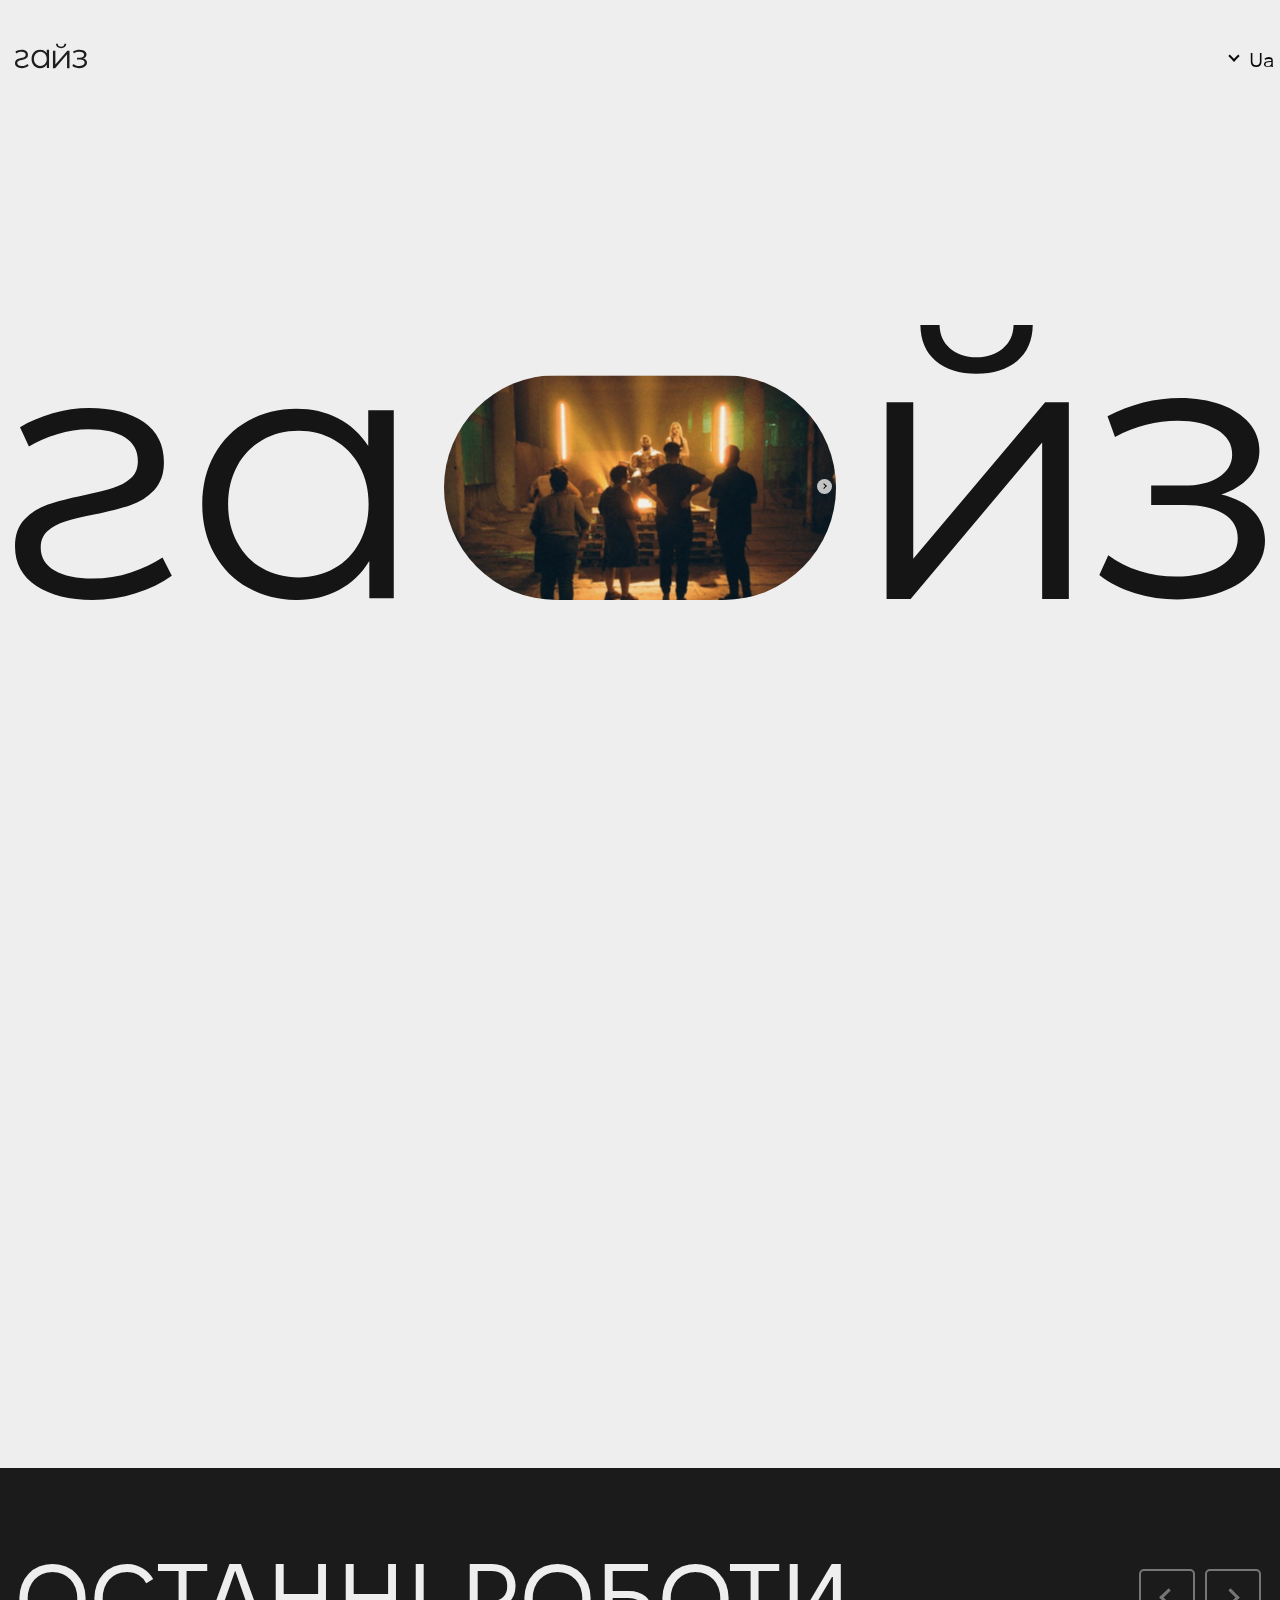
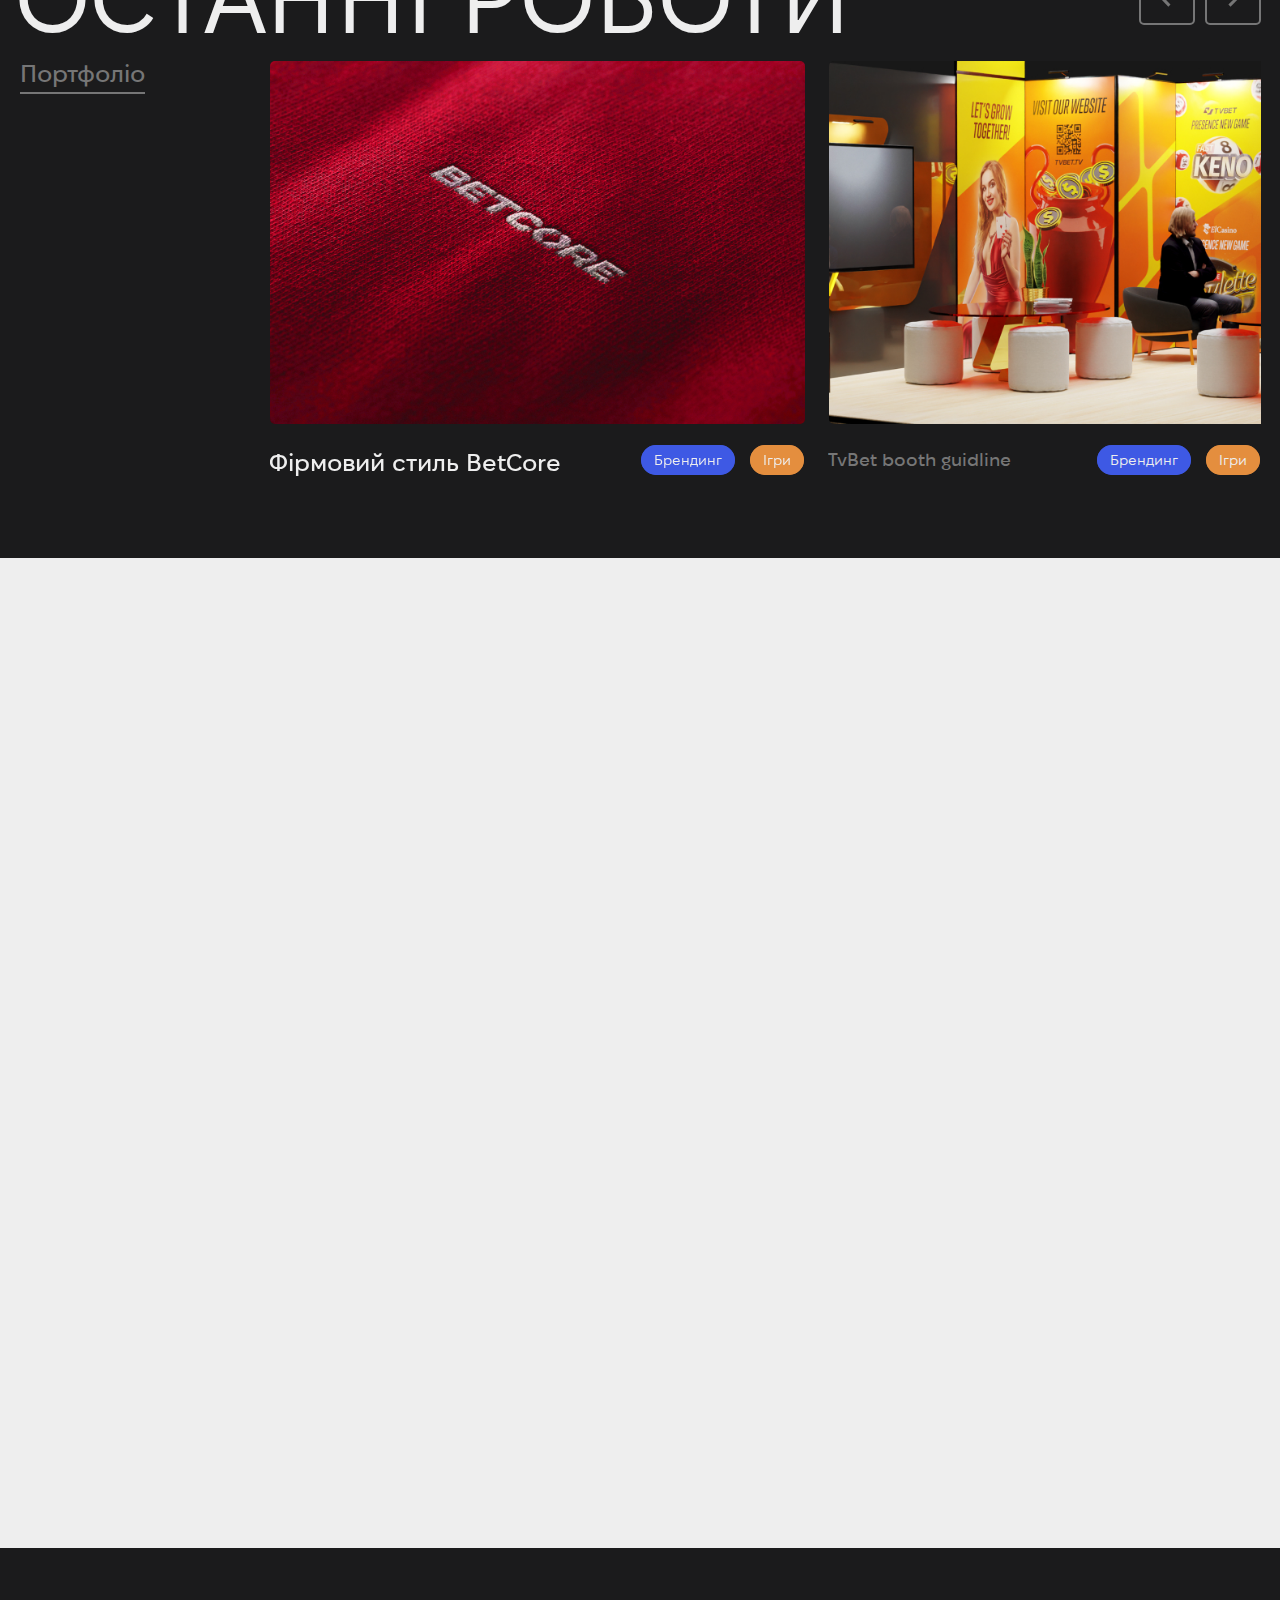
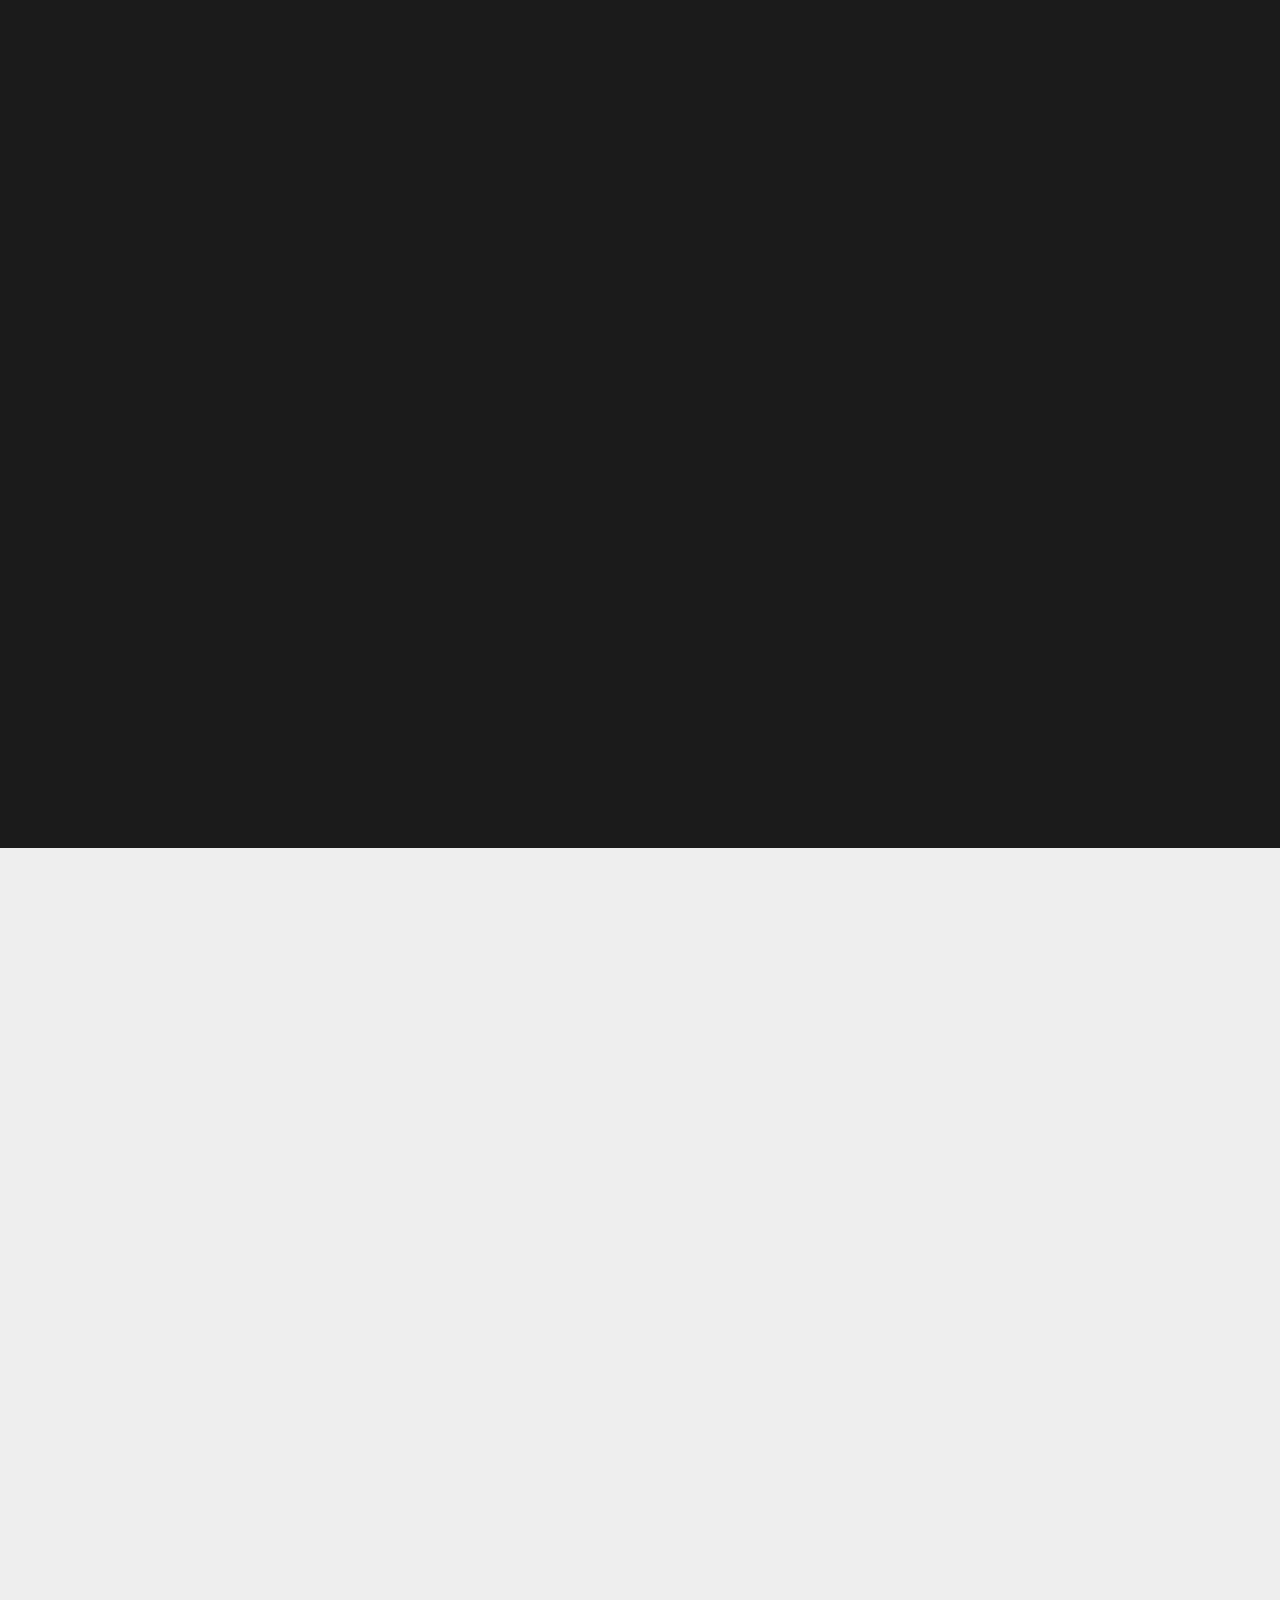
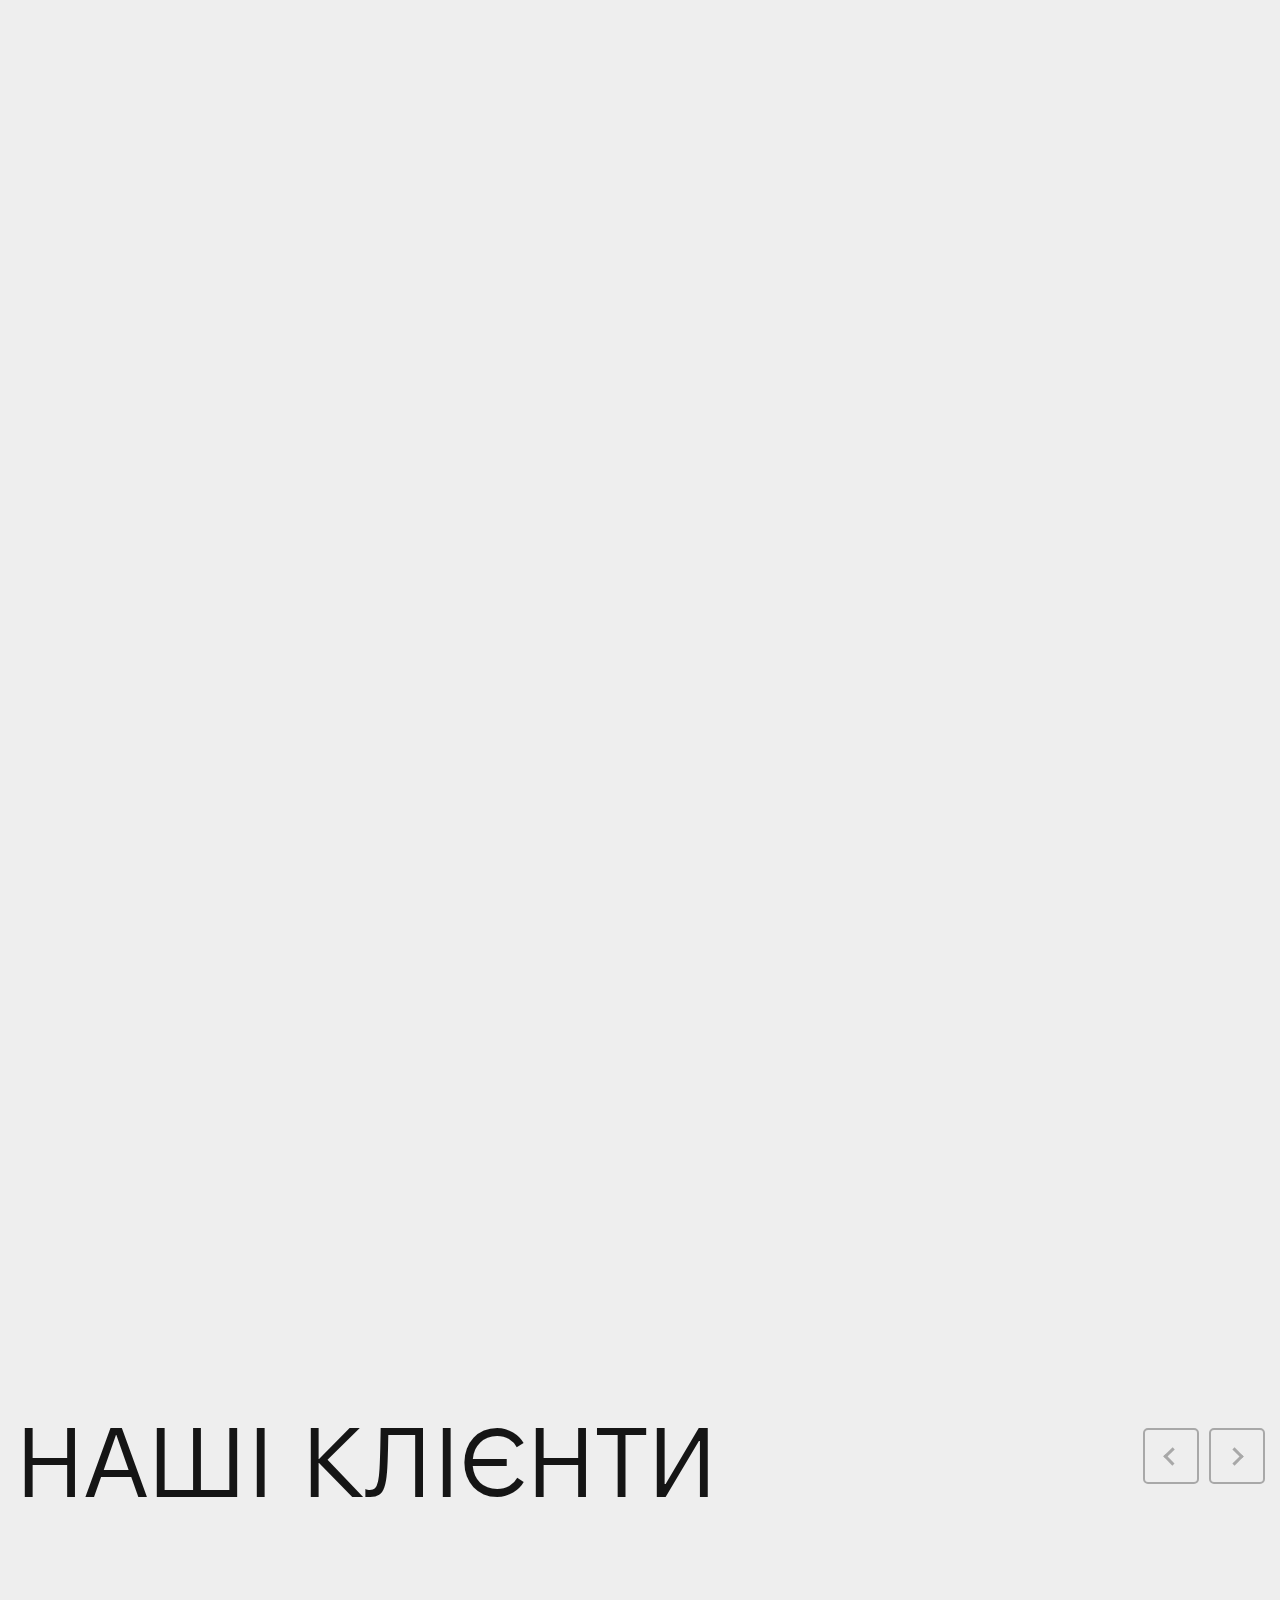
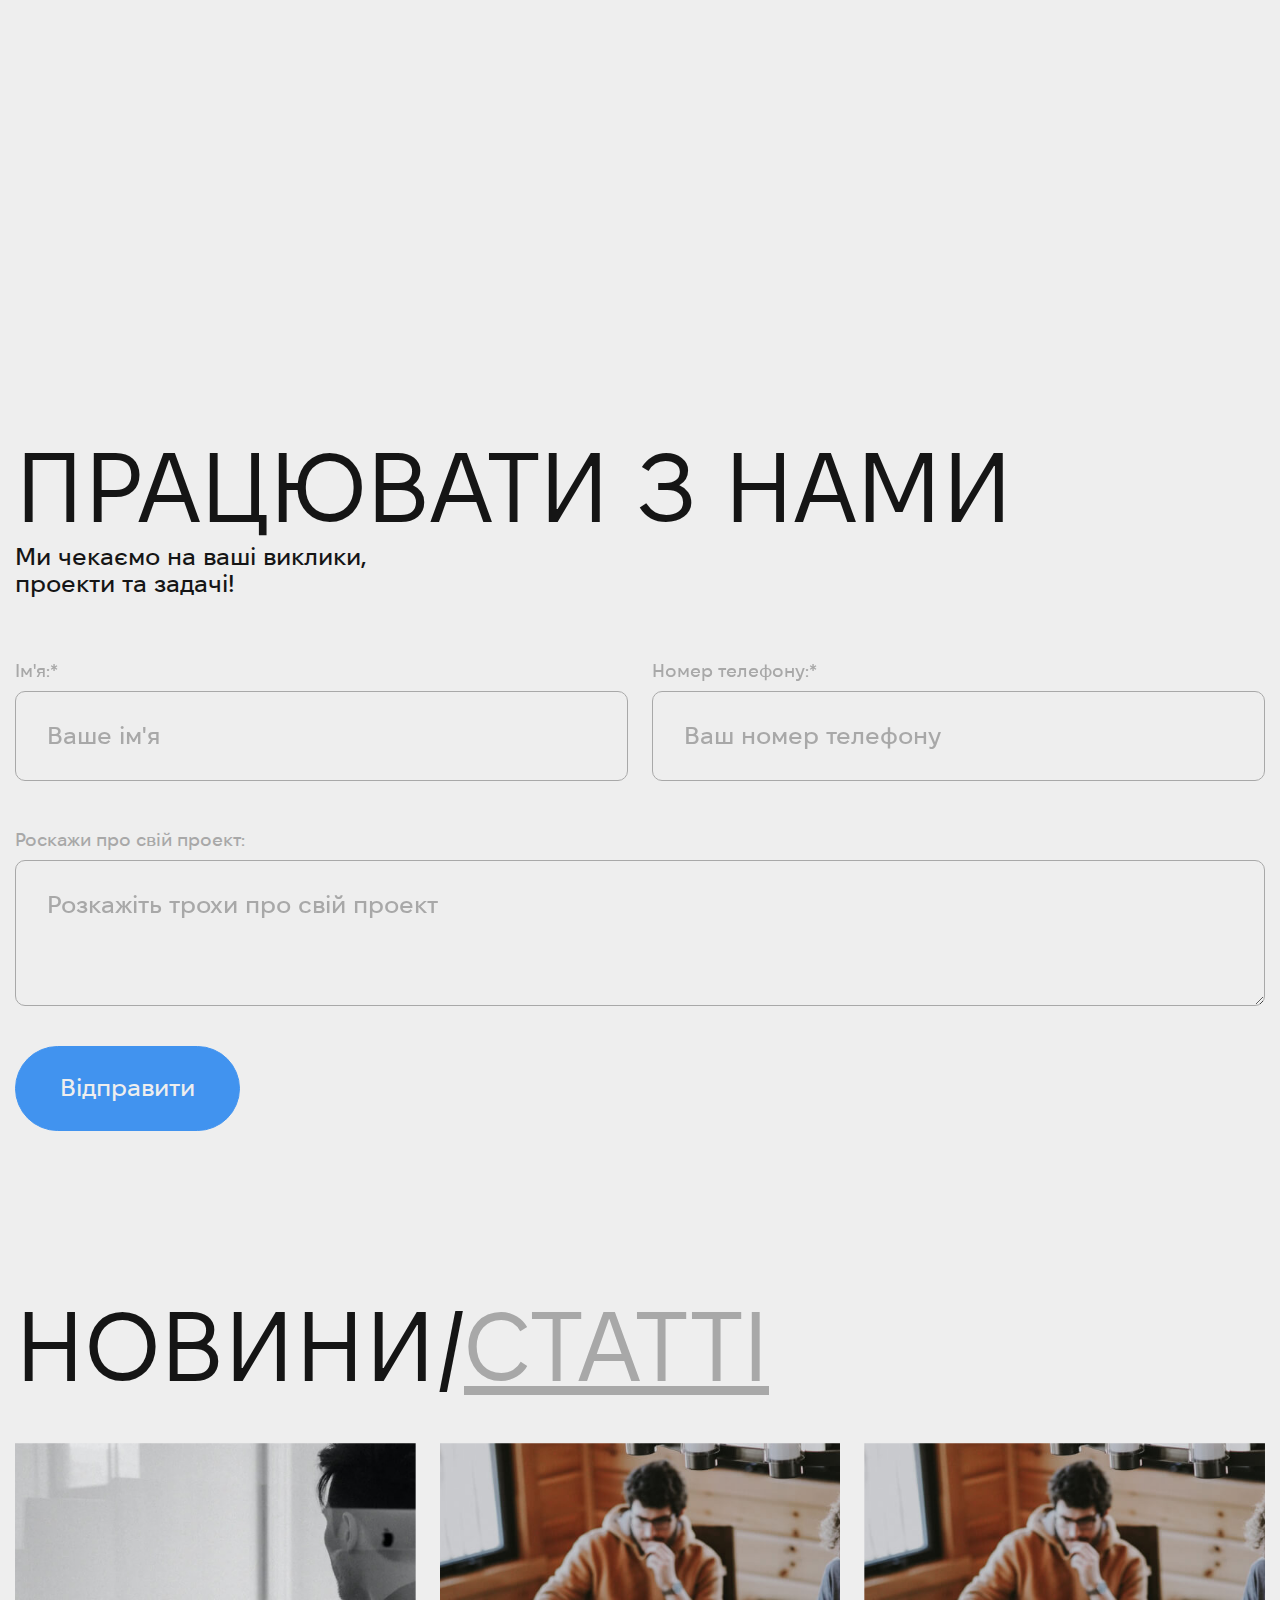
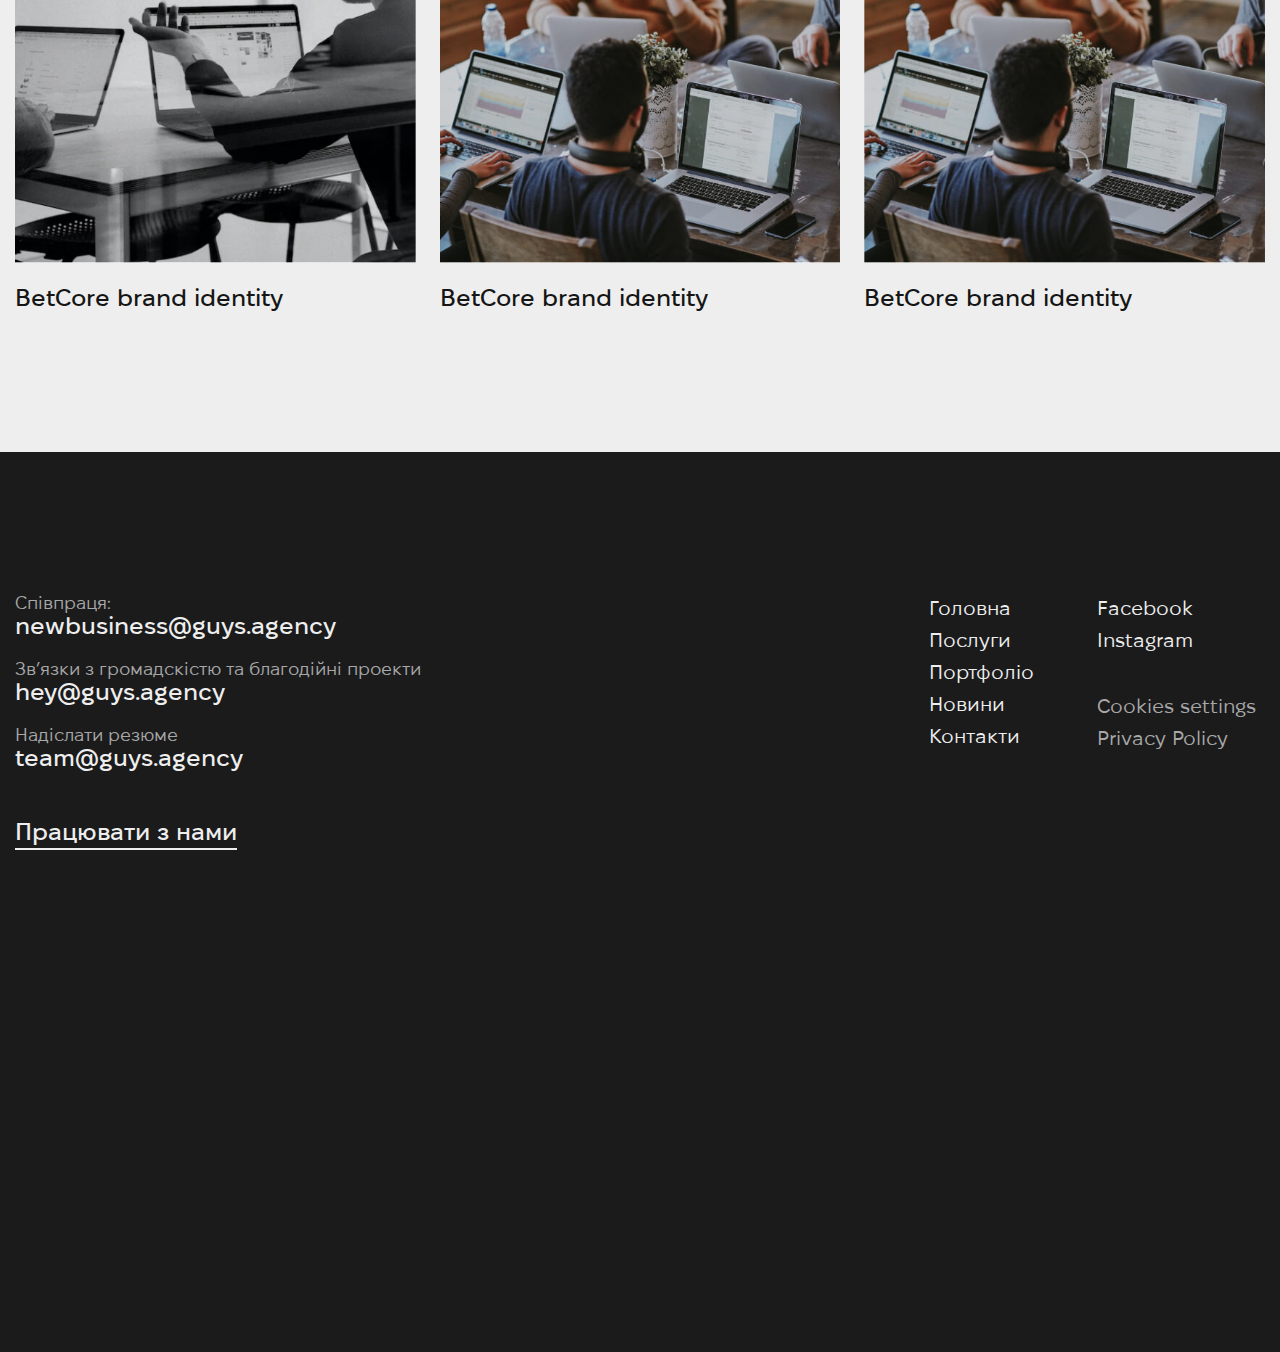
==== commit 474d6f69: "Add files via upload" ====
--- a/index.html
+++ b/index.html
@@ -1020,7 +1020,7 @@
                 <div class="footer__decor">
                     <div class="footer__decor-items">
     
-                        <svg width="273" height="370" viewBox="0 0 273 370" fill="none" xmlns="http://www.w3.org/2000/svg">
+                        <!-- <svg width="273" height="370" viewBox="0 0 273 370" fill="none" xmlns="http://www.w3.org/2000/svg">
                             <path d="M37.2366 342.87C12.4173 324.975 0 299.488 0 266.443C0 244.413 5.59008 226.976 16.755 214.114C27.9198 201.268 41.3604 191.863 57.0921 185.881C72.8084 179.916 93.7025 173.951 119.774 167.986C140.867 162.936 157.622 158.344 170.039 154.209C182.441 150.074 192.781 143.889 201.059 135.619C209.338 127.35 213.461 116.335 213.461 102.575C213.461 82.8493 206.115 67.6995 191.437 57.1421C176.744 46.5847 155.758 41.2976 128.45 41.2976C110.244 41.2976 91.8391 44.3987 73.2208 50.601C54.6025 56.8032 38.2599 64.717 24.1931 74.3593L8.67531 37.1797C25.2164 26.1647 44.1402 17.2172 65.4619 10.3201C86.7683 3.44005 107.968 0 129.06 0C168.771 0 200.311 9.06614 223.695 27.1984C247.063 45.3307 258.762 71.1565 258.762 104.659C258.762 127.146 253.065 145.058 241.702 158.361C230.323 171.681 216.577 181.323 200.433 187.271C184.304 193.236 163.197 199.218 137.14 205.166C116.048 209.758 99.3842 214.232 87.1807 218.587C74.9773 222.959 64.8357 229.026 56.7713 236.838C48.707 244.65 44.6748 255.208 44.6748 268.51C44.6748 287.795 52.7391 302.589 68.8832 312.926C85.0119 323.246 106.945 328.415 134.666 328.415C158.248 328.415 180.486 324.517 201.38 316.705C222.259 308.91 240.572 299.268 256.303 287.795L272.432 322.907C254.639 337.142 233.745 348.496 209.75 356.986C185.755 365.493 160.722 369.729 134.666 369.729C94.5272 369.729 62.0559 360.782 37.2366 342.887V342.87Z" fill="#EEEEEE"/>
                         </svg>
                             
@@ -1034,7 +1034,24 @@
                             
                         <svg width="292" height="370" viewBox="0 0 292 370" fill="none" xmlns="http://www.w3.org/2000/svg">
                             <path d="M271.843 208.232C285.209 222.896 291.892 240.775 291.892 261.833C291.892 282.891 284.982 301.683 271.18 318.191C257.377 334.683 238.639 347.402 214.966 356.333C191.293 365.264 165.209 369.729 136.731 369.729C111.747 369.729 87.2002 365.957 63.1064 358.397C38.9965 350.836 17.9611 339.74 0 325.059L15.7766 288.642C31.5532 301.007 49.9674 310.631 71.0028 317.498C92.0383 324.365 113.3 327.799 134.773 327.799C166.763 327.799 192.96 321.507 213.332 308.906C233.704 296.304 243.898 279.255 243.898 257.706C243.898 238.458 235.565 223.472 218.915 212.697C202.248 201.94 179.465 196.544 150.549 196.544H91.3748V160.804H147.912C173.769 160.804 194.594 155.645 210.371 145.344C226.148 135.044 234.044 121.191 234.044 103.769C234.044 84.5207 225.177 69.4162 207.41 58.4219C189.659 47.4277 166.536 41.9305 138.057 41.9305C100.792 41.9305 63.9802 51.7915 27.605 71.4798L14.4497 33.6763C55.6469 11.2311 98.3813 0 142.653 0C168.947 0 192.717 4.00869 213.979 12.0261C235.225 20.0434 251.876 31.3929 263.947 46.0407C276.002 60.7054 282.021 77.6535 282.021 96.9019C282.021 116.15 275.985 131.492 263.947 145.7C251.892 159.908 235.565 170.445 214.966 177.312C239.513 183.266 258.461 193.584 271.827 208.232H271.843Z" fill="#EEEEEE"/>
+                        </svg> -->
+
+                        <svg class="footer__decor-item_g" width="273" height="370" viewBox="0 0 273 370" fill="none" xmlns="http://www.w3.org/2000/svg">
+                            <path d="M37.2366 342.87C12.4173 324.975 0 299.488 0 266.443C0 244.413 5.59008 226.976 16.755 214.114C27.9198 201.268 41.3604 191.863 57.0921 185.881C72.8084 179.916 93.7025 173.951 119.774 167.986C140.867 162.936 157.622 158.344 170.039 154.209C182.441 150.074 192.781 143.889 201.059 135.619C209.338 127.35 213.461 116.335 213.461 102.575C213.461 82.8493 206.115 67.6995 191.437 57.1421C176.744 46.5847 155.758 41.2976 128.45 41.2976C110.244 41.2976 91.8391 44.3987 73.2208 50.601C54.6025 56.8032 38.2599 64.717 24.1931 74.3593L8.67531 37.1797C25.2164 26.1647 44.1402 17.2172 65.4619 10.3201C86.7683 3.44005 107.968 0 129.06 0C168.771 0 200.311 9.06614 223.695 27.1984C247.063 45.3307 258.762 71.1565 258.762 104.659C258.762 127.146 253.065 145.058 241.702 158.361C230.323 171.681 216.577 181.323 200.433 187.271C184.304 193.236 163.197 199.218 137.14 205.166C116.048 209.758 99.3842 214.232 87.1807 218.587C74.9773 222.959 64.8357 229.026 56.7713 236.838C48.707 244.65 44.6748 255.208 44.6748 268.51C44.6748 287.795 52.7391 302.589 68.8832 312.926C85.0119 323.246 106.945 328.415 134.666 328.415C158.248 328.415 180.486 324.517 201.38 316.705C222.259 308.91 240.572 299.268 256.303 287.795L272.432 322.907C254.639 337.142 233.745 348.496 209.75 356.986C185.755 365.493 160.722 369.729 134.666 369.729C94.5272 369.729 62.0559 360.782 37.2366 342.887V342.87Z" stroke-width="2"/>
                         </svg>
+                            
+                        <svg class="footer__decor-item_a" width="351" height="370" viewBox="0 0 351 370" fill="none" xmlns="http://www.w3.org/2000/svg">
+                            <path d="M350.27 2.72172V366.259H305.578V294.389C291.555 318.816 273.05 337.477 250.049 350.371C227.049 363.282 201.088 369.729 172.167 369.729C139.736 369.729 110.394 361.904 84.11 346.237C57.8256 330.57 37.2187 308.695 22.3377 280.576C7.4405 252.474 0 220.443 0 184.516C0 148.589 7.4405 116.558 22.3377 88.4561C37.2349 60.3543 57.8256 38.5804 84.11 23.1517C110.394 7.7229 139.752 0 172.167 0C200.198 0 225.496 6.10688 248.076 18.3206C270.64 30.5344 289.145 48.3787 303.605 71.8876V2.77277H350.27V2.72172ZM241.509 308.542C261 296.787 276.334 280.1 287.511 258.428C298.688 236.773 304.268 212.124 304.268 184.482C304.268 156.839 298.688 132.191 287.511 110.536C276.334 88.8813 261 72.1767 241.509 60.4223C222.002 48.6678 200.214 42.7991 176.114 42.7991C152.013 42.7991 129.562 48.6678 110.071 60.4223C90.5639 72.1767 75.2462 88.8813 64.0692 110.536C52.8923 132.191 47.3119 156.839 47.3119 184.482C47.3119 212.124 52.8923 236.79 64.0692 258.428C75.2462 280.1 90.5639 296.787 110.071 308.542C129.562 320.296 151.576 326.165 176.114 326.165C200.651 326.165 222.002 320.296 241.509 308.542Z" stroke-width="2"/>
+                        </svg>
+                            
+                        <svg class="footer__decor-item_y" width="331" height="487" viewBox="0 0 331 487" fill="none" xmlns="http://www.w3.org/2000/svg">
+                            <path d="M0 136.9H48.4314V414.707L287.835 136.9H330.81V486.486H282.379V208.679L43.6638 486.486H0.0168037V136.9H0ZM89.342 63.7961C71.1446 48.7304 61.8276 27.465 61.3744 0H96.1577C96.6109 17.274 102.973 31.1292 115.262 41.5329C127.533 51.9529 143.448 57.1547 163.005 57.1547C182.562 57.1547 198.577 51.9529 211.083 41.5329C223.59 31.1292 230.07 17.274 230.523 0H265.306C264.853 27.4814 255.419 48.7467 237.003 63.7961C218.587 78.8618 193.91 86.3864 163.005 86.3864C132.099 86.3864 107.523 78.8618 89.342 63.7961Z" stroke-width="2"/>
+                        </svg>
+                            
+                        <svg class="footer__decor-item_s" width="292" height="370" viewBox="0 0 292 370" fill="none" xmlns="http://www.w3.org/2000/svg">
+                            <path d="M271.843 208.232C285.209 222.896 291.892 240.775 291.892 261.833C291.892 282.891 284.982 301.683 271.18 318.191C257.377 334.683 238.639 347.402 214.966 356.333C191.293 365.264 165.209 369.729 136.731 369.729C111.747 369.729 87.2002 365.957 63.1064 358.397C38.9965 350.836 17.9611 339.74 0 325.059L15.7766 288.642C31.5532 301.007 49.9674 310.631 71.0028 317.498C92.0383 324.365 113.3 327.799 134.773 327.799C166.763 327.799 192.96 321.507 213.332 308.906C233.704 296.304 243.898 279.255 243.898 257.706C243.898 238.458 235.565 223.472 218.915 212.697C202.248 201.94 179.465 196.544 150.549 196.544H91.3748V160.804H147.912C173.769 160.804 194.594 155.645 210.371 145.344C226.148 135.044 234.044 121.191 234.044 103.769C234.044 84.5207 225.177 69.4162 207.41 58.4219C189.659 47.4277 166.536 41.9305 138.057 41.9305C100.792 41.9305 63.9802 51.7915 27.605 71.4798L14.4497 33.6763C55.6469 11.2311 98.3813 0 142.653 0C168.947 0 192.717 4.00869 213.979 12.0261C235.225 20.0434 251.876 31.3929 263.947 46.0407C276.002 60.7054 282.021 77.6535 282.021 96.9019C282.021 116.15 275.985 131.492 263.947 145.7C251.892 159.908 235.565 170.445 214.966 177.312C239.513 183.266 258.461 193.584 271.827 208.232H271.843Z" stroke-width="2"/>
+                        </svg>
+
                     </div>
                 </div>
             </div>
--- a/css/style.css
+++ b/css/style.css
@@ -2902,10 +2902,59 @@
     align-items: end; */
 } 
 
+.footer__decor-item_g.footer-anim,
+.footer__decor-item_a.footer-anim,
+.footer__decor-item_y.footer-anim,
+.footer__decor-item_s.footer-anim {
+    fill: #1b1b1c;
+    animation: anim-fill 2s ease forwards 2.5s;
+}
+
+.footer__decor-item_g.footer-anim path {
+    stroke: #eeeeee;
+    stroke-dasharray: 1809px;
+    stroke-dashoffset: 1809px;
+    animation: anim-line 2s ease forwards 0.3s;
+}
+
+.footer__decor-item_a.footer-anim path {
+    stroke: #eeeeee;
+    stroke-dasharray: 2338px;
+    stroke-dashoffset: 2338px;
+    animation: anim-line 2s ease forwards 0.6s;
+}
+
+.footer__decor-item_y.footer-anim path {
+    stroke: #eeeeee;
+    stroke-dasharray: 2741px;
+    stroke-dashoffset: 2741px;
+    animation: anim-line 2s ease forwards 0.9s;
+}
+
+.footer__decor-item_s.footer-anim path {
+    stroke: #eeeeee;
+    stroke-dasharray: 1903px;
+    stroke-dashoffset: 1903px;
+    animation: anim-line 2s ease forwards 1.2s;
+}
+
+@keyframes anim-line {
+    to {
+        stroke-dashoffset: 0;
+    }
+}
+
+@keyframes anim-fill {
+    to {
+        fill: #eeeeee;
+    }
+}
+
+
+
 /* .footer__decor-items img {
     max-width: 100%;
 } */
-
 
 
 
@@ -3019,7 +3068,3 @@
 }
 
 
-
-
-
-
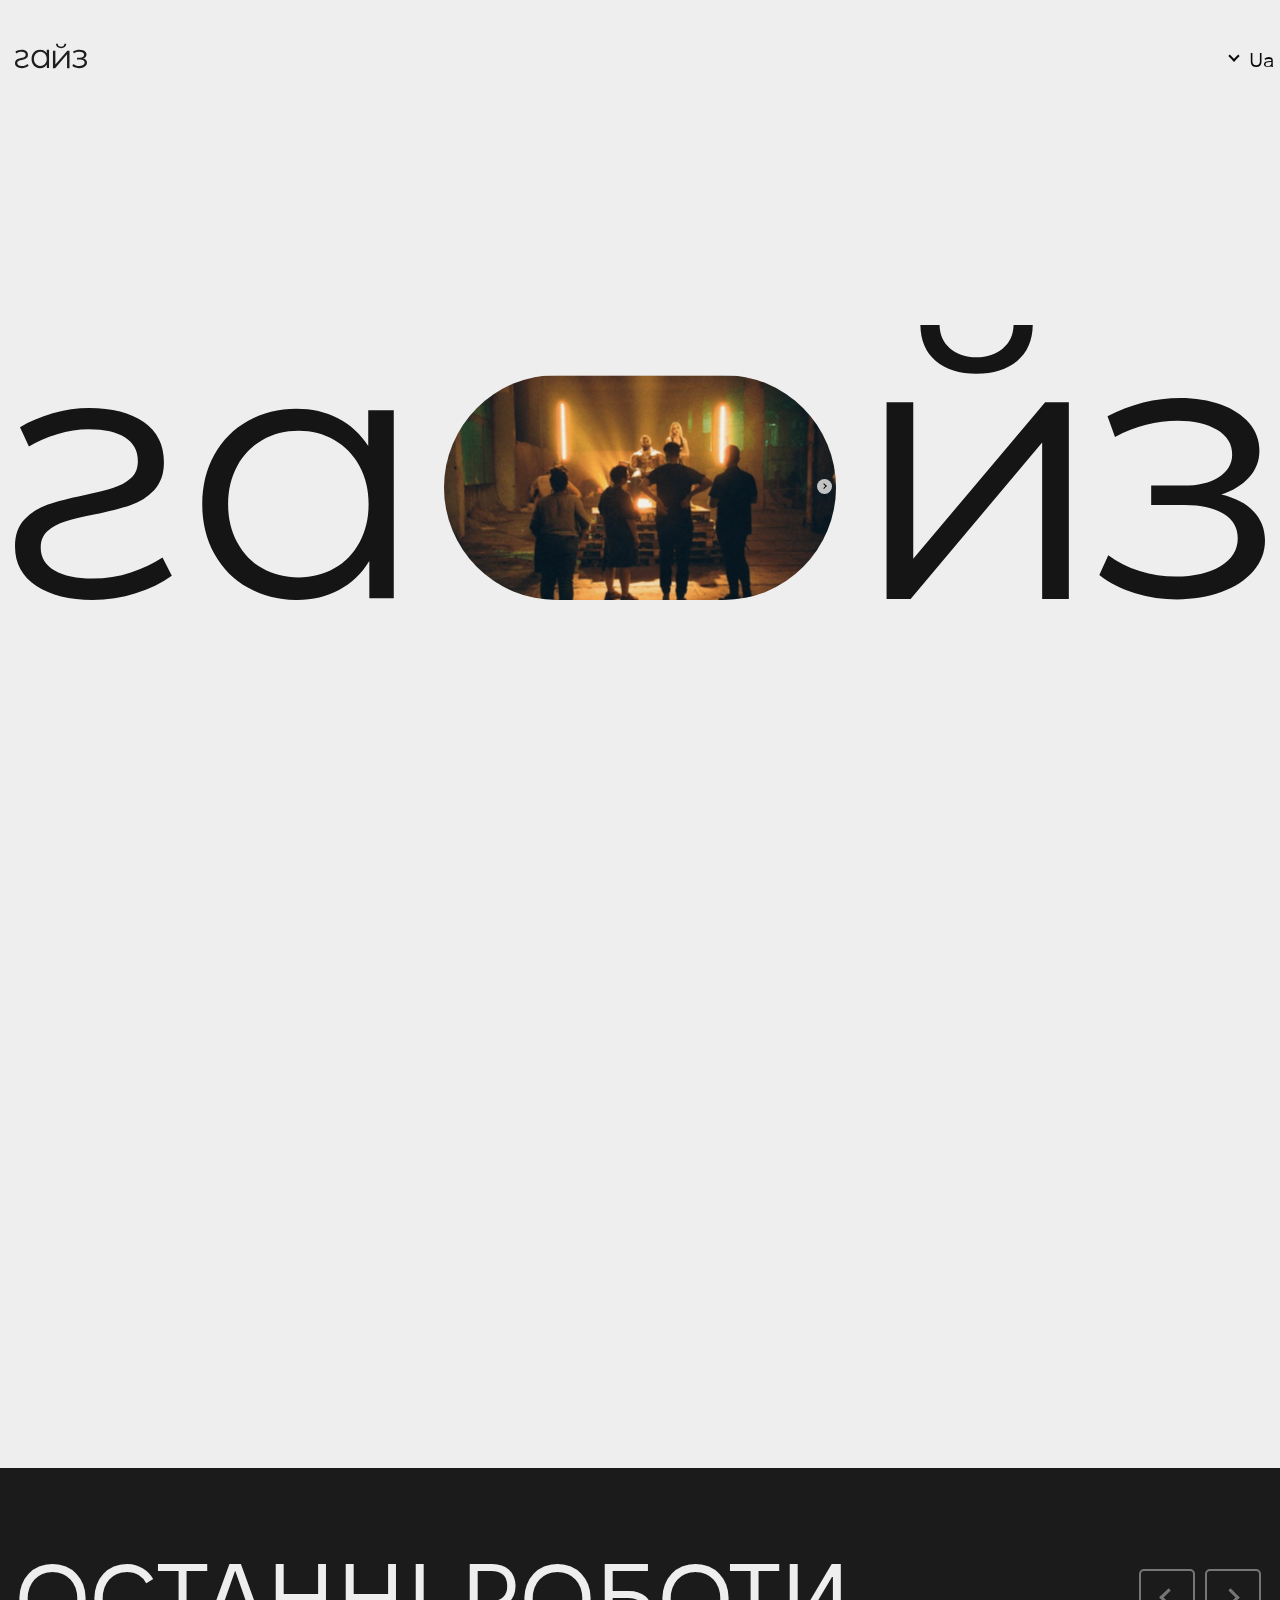
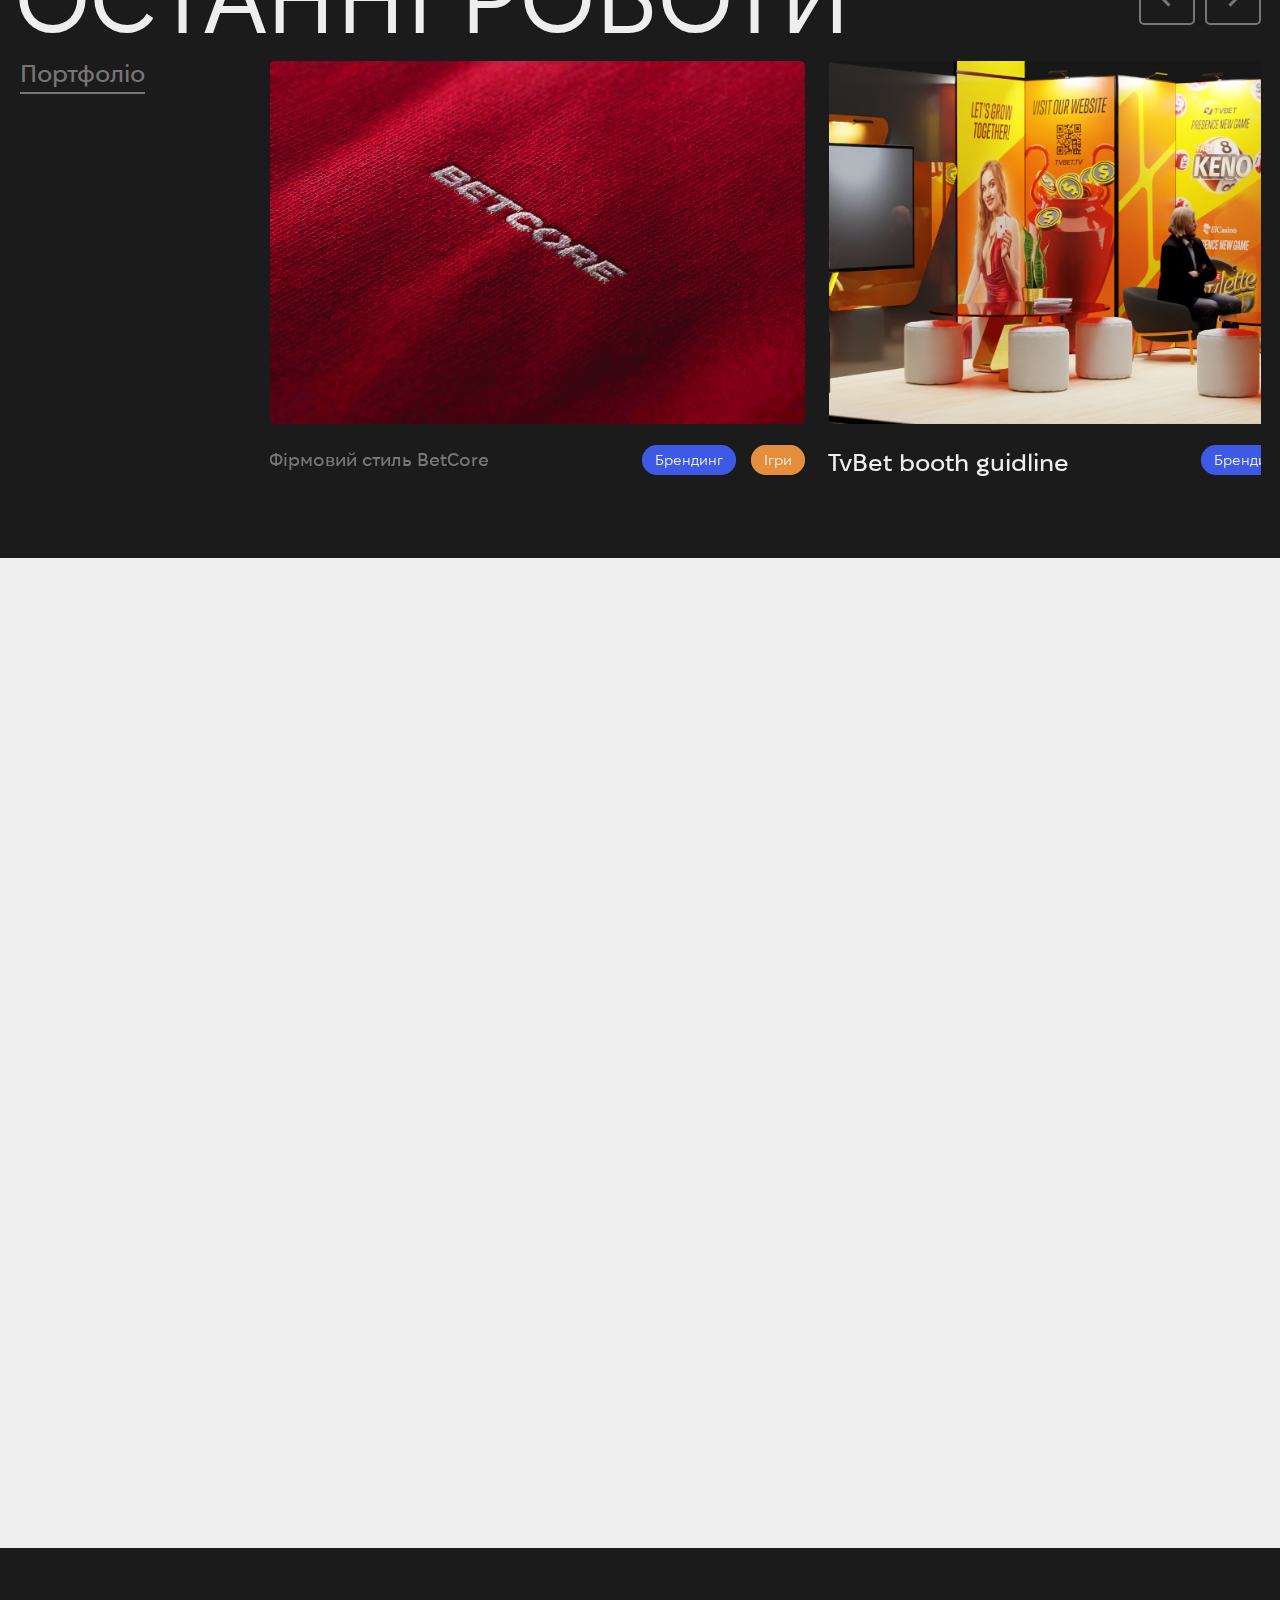
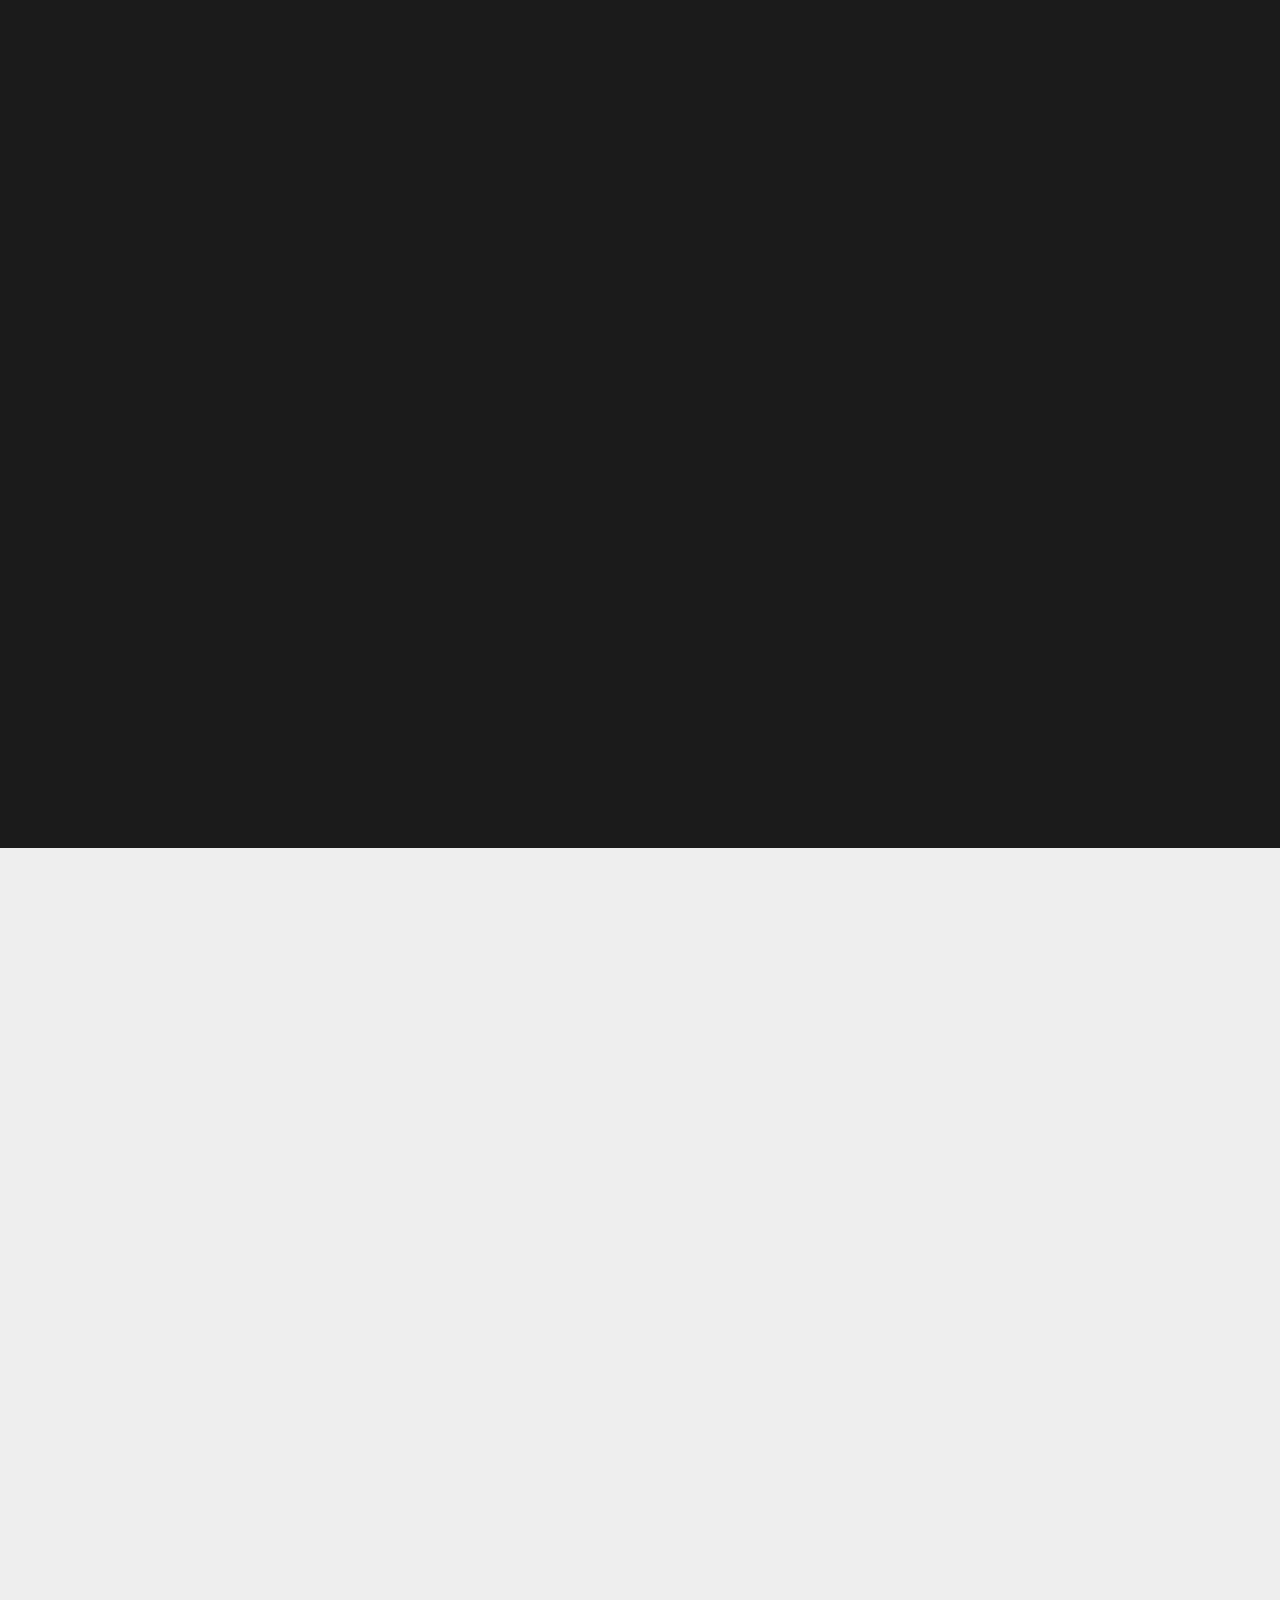
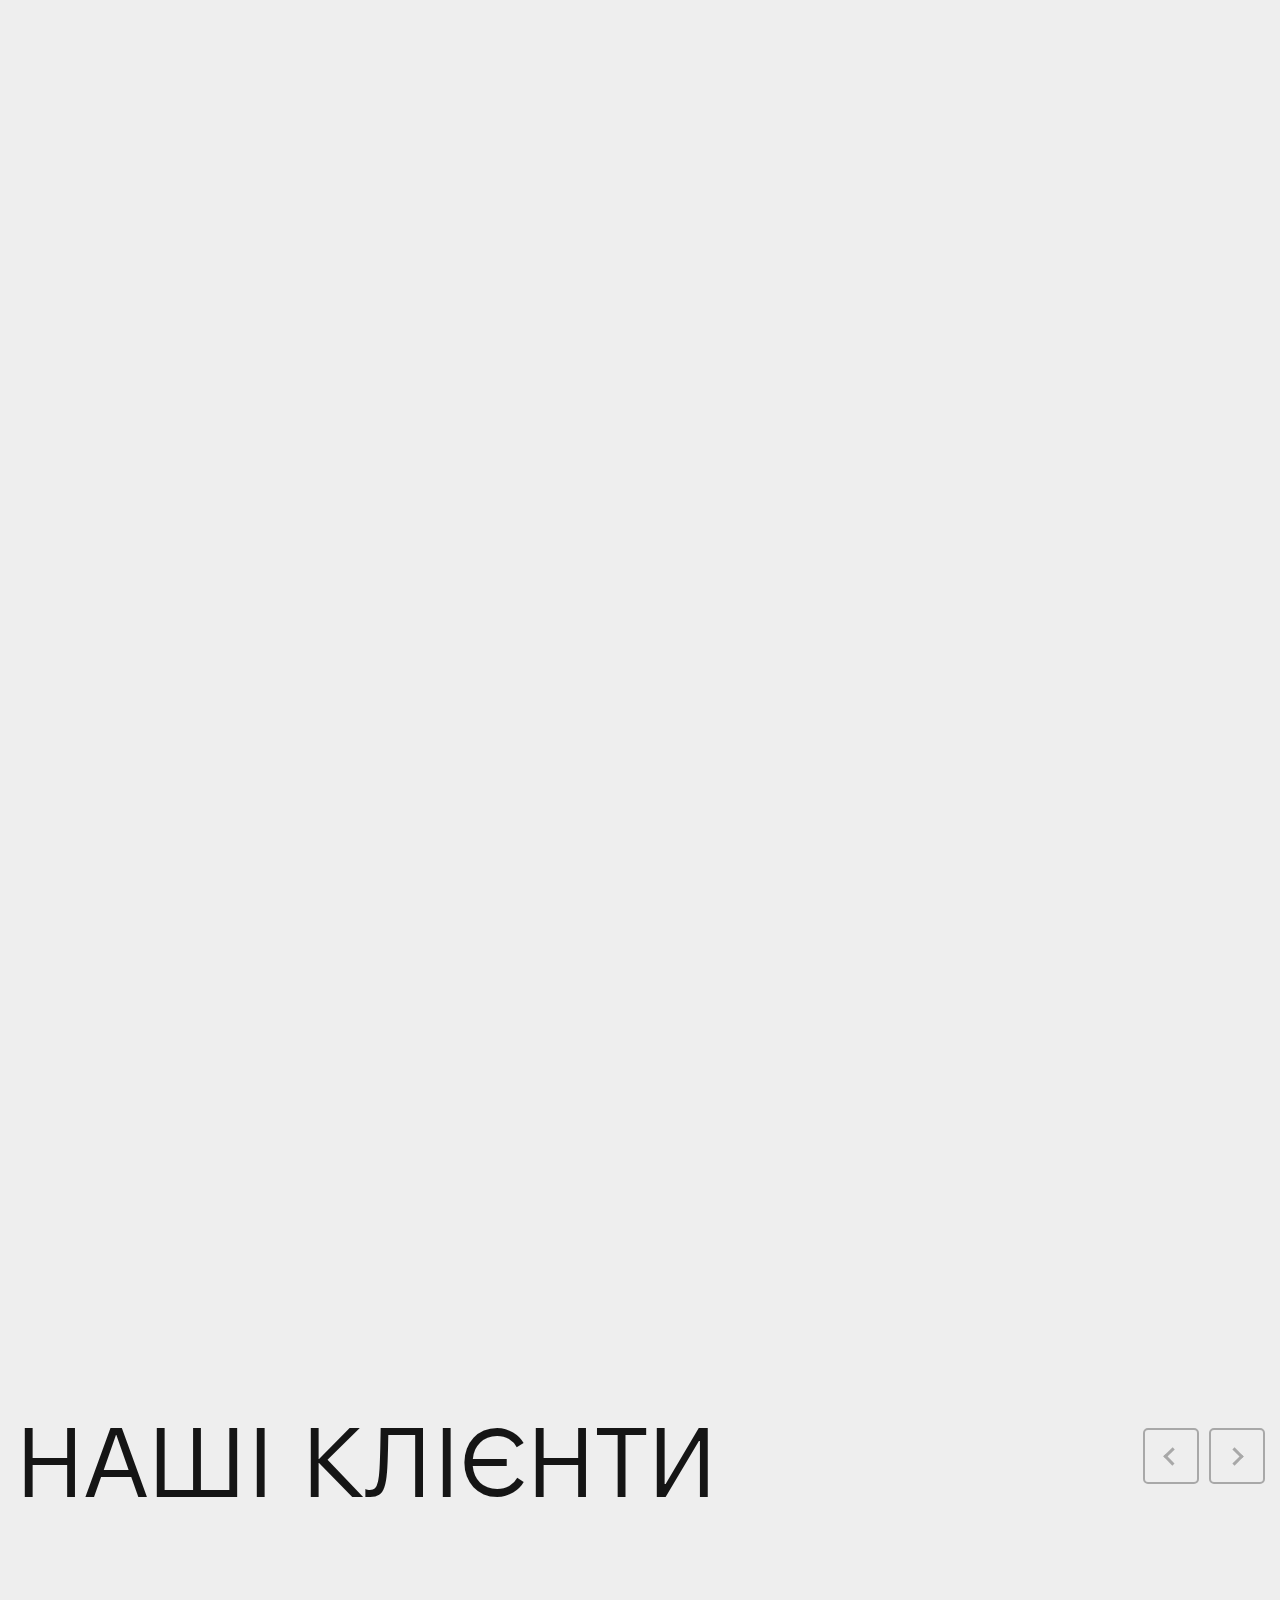
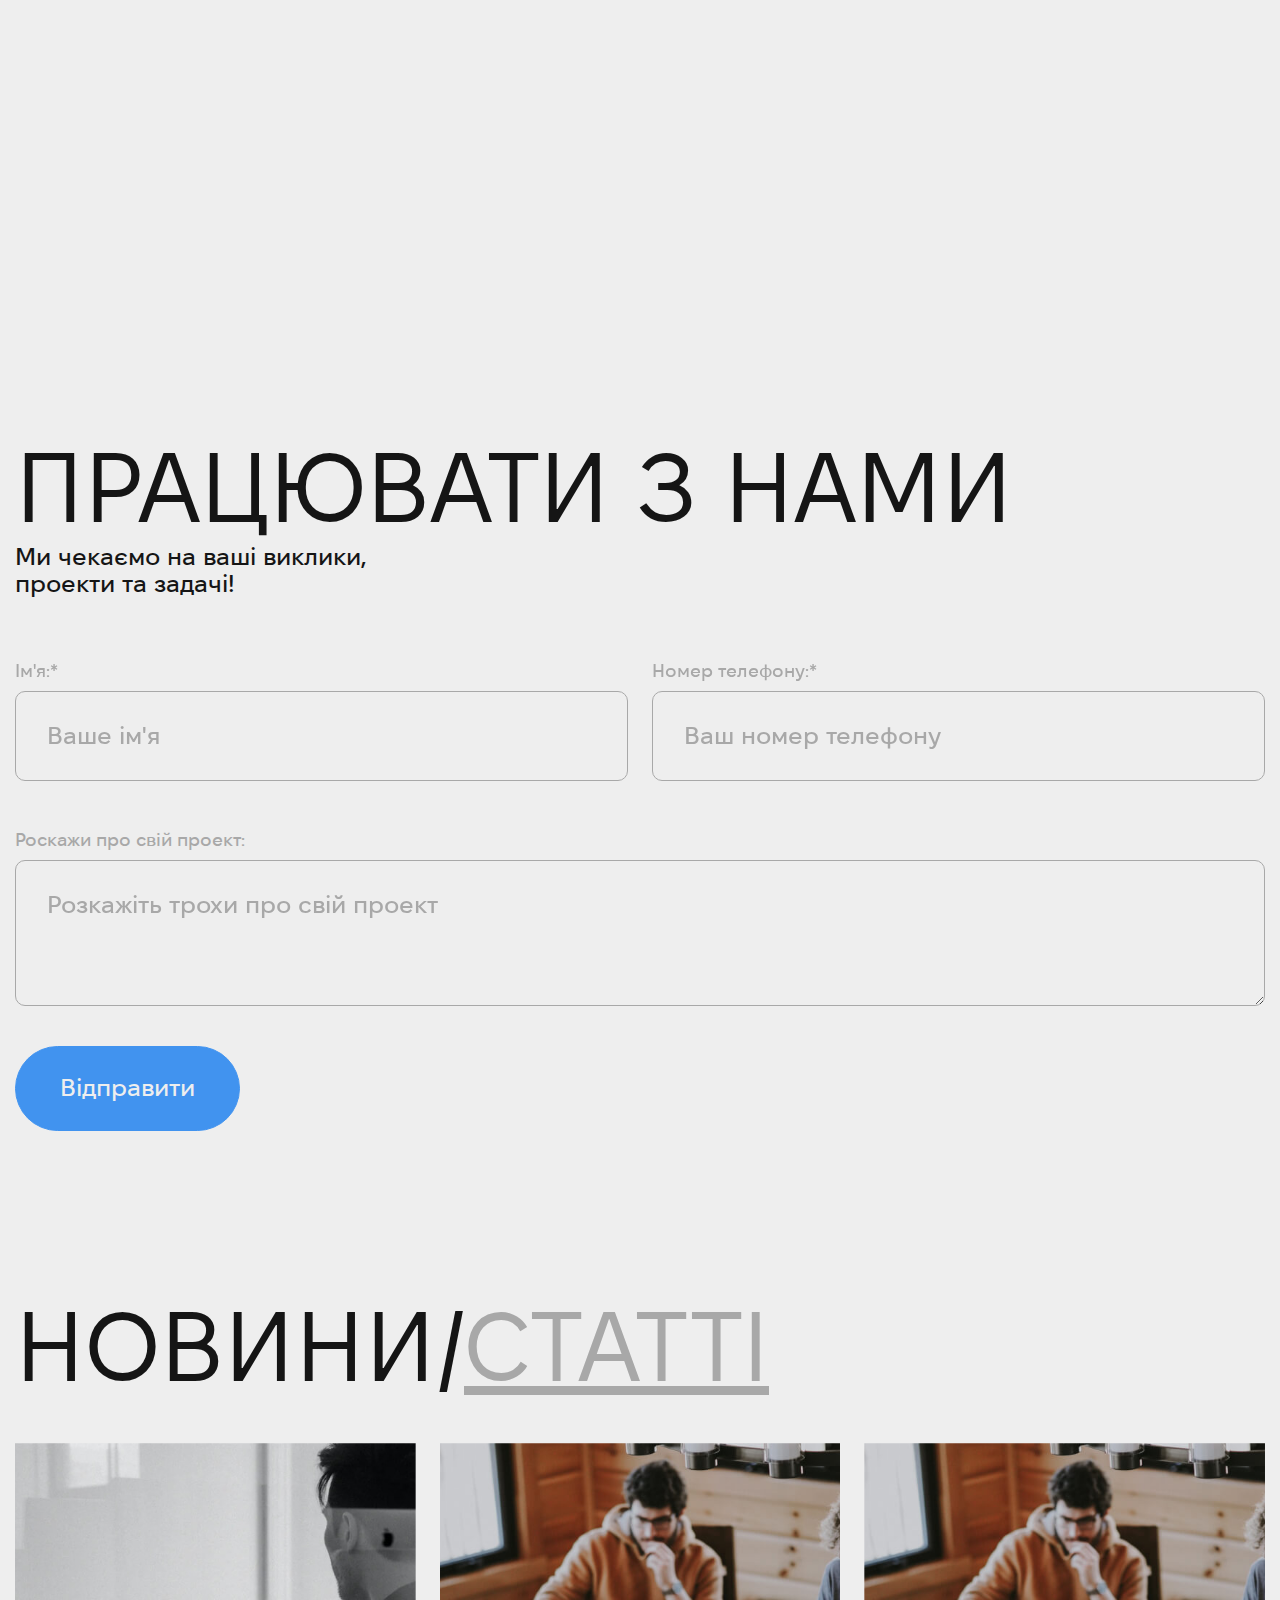
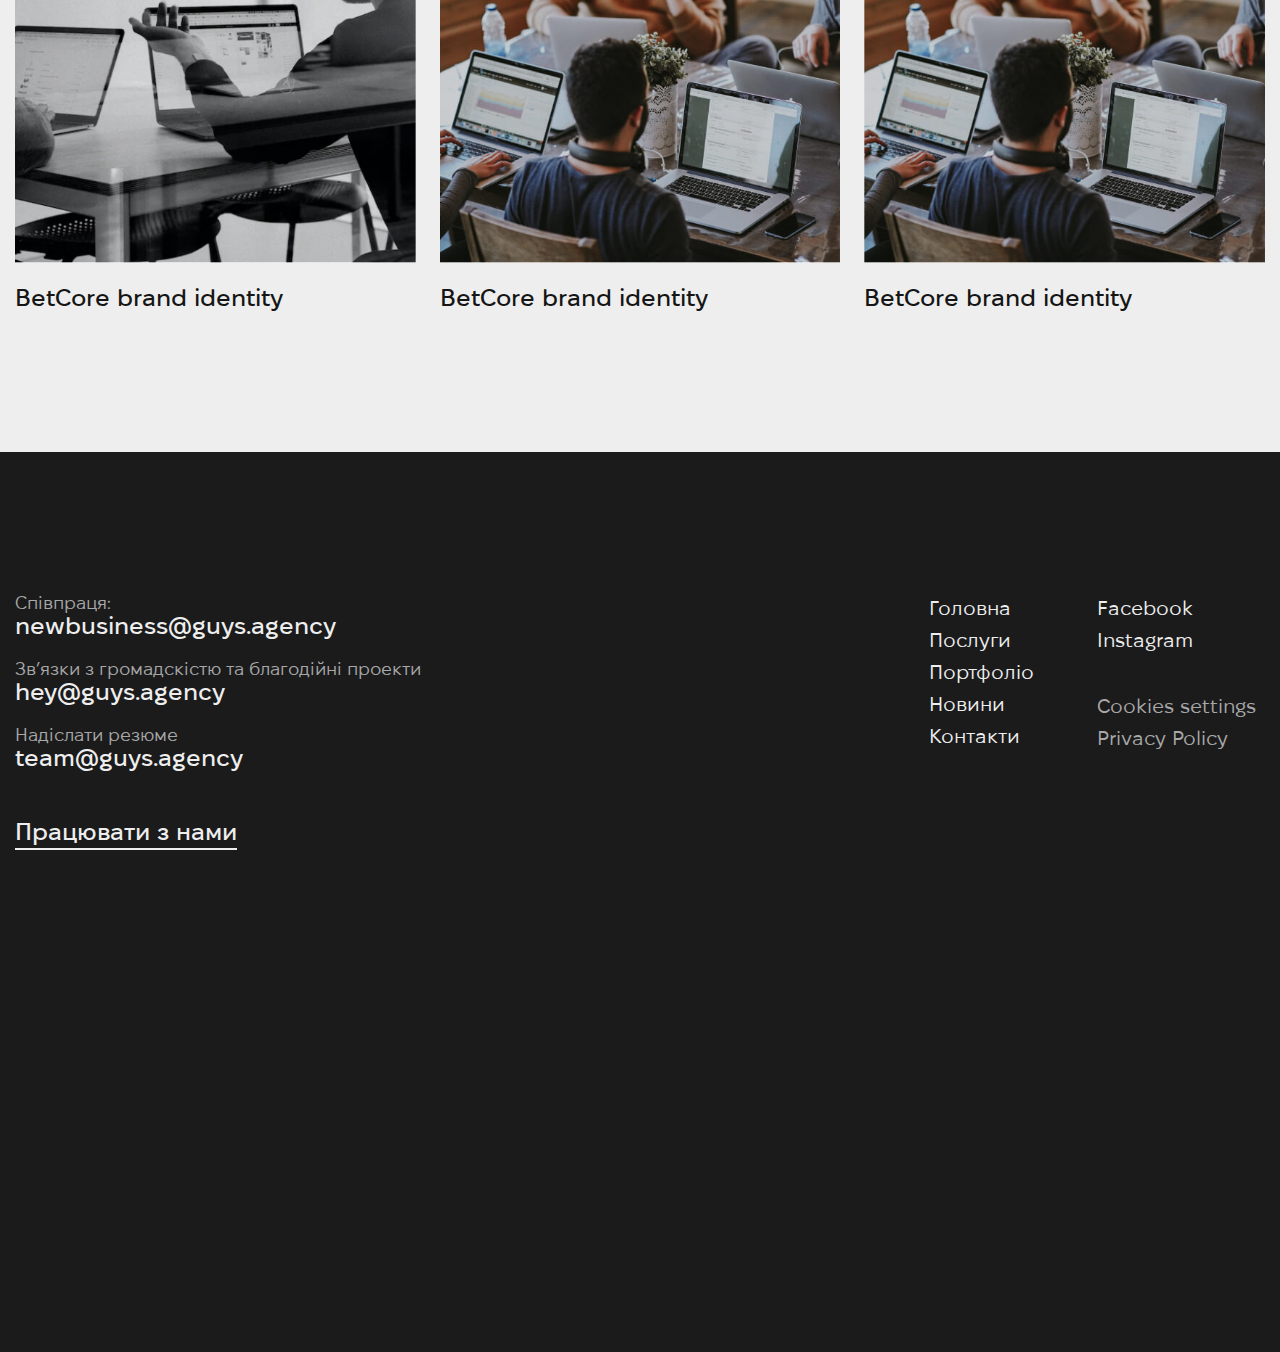
==== commit bd4c52b1: "Add files via upload" ====
--- a/index.html
+++ b/index.html
@@ -5,7 +5,7 @@
     <meta http-equiv="X-UA-Compatible" content="IE=edge">
     <meta name="viewport" content="width=device-width, initial-scale=1.0">
     <meta name="description" content="Креативное агенство.">
-    <title>Guys</title>
+    <title>Guys - агенція креативного маркетингу</title>
     <!-- favicon -->
     <link rel="apple-touch-icon" sizes="180x180" href="./favicon/apple-touch-icon.png">
     <link rel="icon" type="image/png" sizes="32x32" href="./favicon/favicon-32x32.png">
@@ -200,11 +200,12 @@
                         <div class="portfolio__slider-block">
                             <div class="portfolio__slider swiper">
                                 <div class="portfolio__slider-wrapper swiper-wrapper">
+
                                     <div class="swiper-slide">
                                         <div class="portfolio__slider-item">
                                             
                                             <div class="portfolio__slider-img">
-                                                <img src="./img/portfolio/portfolio_img-1.jpg" alt="portfolio_img-1">
+                                                <img width="660" height="448" src="./img/portfolio/portfolio_img-1.jpg" alt="portfolio_img-1">
                                             </div>
                                             <div class="portfolio__description-wrapper">
                                                 <a href="#!" class="portfolio__description-name portfolio__link">Фірмовий стиль BetCore</a>
@@ -215,10 +216,11 @@
                                             </div>
                                         </div>
                                     </div>
+
                                     <div class="swiper-slide">
                                         <div class="portfolio__slider-item">
                                             <div class="portfolio__slider-img">
-                                                <img src="./img/portfolio/portfolio_img-2.jpg" alt="portfolio_img-2">
+                                                <img width="660" height="448" src="./img/portfolio/portfolio_img-2.jpg" alt="portfolio_img-2">
                                             </div>
                                             <div class="portfolio__description-wrapper">
                                                 <a href="#!" class="portfolio__description-name portfolio__link">TvBet booth guidline</a>
@@ -229,10 +231,11 @@
                                             </div>
                                         </div>
                                     </div>
+
                                     <div class="swiper-slide">
                                         <div class="portfolio__slider-item">
                                             <div class="portfolio__slider-img">
-                                                <img src="./img/portfolio/portfolio_img-1.jpg" alt="portfolio_img-1">
+                                                <img width="660" height="448" src="./img/portfolio/portfolio_img-3.jpg" alt="portfolio_img-3">
                                             </div>
                                             <div class="portfolio__description-wrapper">
                                                 <a href="#!" class="portfolio__description-name portfolio__link">Фірмовий стиль BetCore</a>
@@ -243,10 +246,11 @@
                                             </div>
                                         </div>
                                     </div>
+
                                     <div class="swiper-slide">
                                         <div class="portfolio__slider-item">
                                             <div class="portfolio__slider-img">
-                                                <img src="./img/portfolio/portfolio_img-2.jpg" alt="portfolio_img-2">
+                                                <img width="660" height="448" src="./img/portfolio/portfolio_img-4.jpg" alt="portfolio_img-4">
                                             </div>
                                             <div class="portfolio__description-wrapper">
                                                 <a href="#!" class="portfolio__description-name portfolio__link">TvBet booth guidline</a>
@@ -257,13 +261,34 @@
                                             </div>
                                         </div>
                                     </div>
+                                    
                                     <div class="swiper-slide">
                                         <div class="portfolio__slider-item">
                                             <div class="portfolio__slider-img">
-                                                <img src="./img/portfolio/portfolio_img-1.jpg" alt="portfolio_img-1">
+                                                <img width="660" height="448" src="./img/portfolio/portfolio_img-5.jpg" alt="portfolio_img-5">
                                             </div>
                                             <div class="portfolio__description-wrapper">
                                                 <a href="#!" class="portfolio__description-name portfolio__link">Фірмовий стиль BetCore</a>
+                                                <div class="portfolio__description-btn-wrapper" data-swiper-parallax="70%" data-swiper-parallax-opacity="1">
+                                                    <a href="#!" class="portfolio__description-btn-left portfolio__link">Брендинг</a>
+                                                    <a href="#!" class="portfolio__description-btn-right portfolio__link">Ігри</a>
+                                                </div>
+                                            </div>
+                                        </div>
+                                    </div>
+
+                                    <div class="swiper-slide swiper-slide_dots">
+                                        <div class="portfolio__slider-item">
+
+                                            <!-- SVG Hover -->
+                                            <div class="dots"></div>
+
+                                            <div class="portfolio__slider-img">
+                                                <img width="660" height="448" src="./img/portfolio/portfolio_img-6.jpg" alt="portfolio_img-6"> 
+                                            </div>
+                                            
+                                            <div class="portfolio__description-wrapper">
+                                                <a href="#!" class="portfolio__description-name portfolio__link portfolio__description-name_dots">Фірмовий стиль BetCore</a>
                                                 <div class="portfolio__description-btn-wrapper" data-swiper-parallax="70%" data-swiper-parallax-opacity="1">
                                                     <a href="#!" class="portfolio__description-btn-left portfolio__link">Брендинг</a>
                                                     <a href="#!" class="portfolio__description-btn-right portfolio__link">Ігри</a>
@@ -426,7 +451,7 @@
                             <div class="products__description-bg-right "></div>
 
                             <div class="products__img">
-                                <img src="./img/products/products.png" alt="products.png">
+                                <img src="./img/products/creative_2.png" alt="creative.png">
                             </div>
                             
                             <div class="products__animation-btn-block">
@@ -453,7 +478,7 @@
                             <div class="products__description-bg-right "></div>
 
                             <div class="products__img">
-                                <img src="./img/products/products.png" alt="products.png">
+                                <img src="./img/products/video.png" alt="video.png">
                             </div>
                             
                             <div class="products__animation-btn-block">
@@ -480,7 +505,7 @@
                             <div class="products__description-bg-right "></div>
 
                             <div class="products__img">
-                                <img src="./img/products/products.png" alt="products.png">
+                                <img src="./img/products/brand.png" alt="brand.png">
                             </div>
                             
                             <div class="products__animation-btn-block">
@@ -507,7 +532,7 @@
                             <div class="products__description-bg-right "></div>
 
                             <div class="products__img">
-                                <img src="./img/products/products.png" alt="products.png">
+                                <img src="./img/products/smm.png" alt="smm.png">
                             </div>
                             
                             <div class="products__animation-btn-block">
@@ -534,7 +559,7 @@
                             <div class="products__description-bg-right "></div>
 
                             <div class="products__img">
-                                <img src="./img/products/products.png" alt="products.png">
+                                <img src="./img/products/website.png" alt="website.png">
                             </div>
                             
                             <div class="products__animation-btn-block">
@@ -561,7 +586,7 @@
                             <div class="products__description-bg-right "></div>
 
                             <div class="products__img">
-                                <img src="./img/products/products.png" alt="products.png">
+                                <img src="./img/products/creation.png" alt="creation.png">
                             </div>
                             
                             <div class="products__animation-btn-block">
@@ -941,7 +966,7 @@
                     <div class="news__description-wrapper">
 
                         <a href="#!" class="news__description ">
-                            <div class="news__img poligon_news-close0" style="background-image: url('./img/news/news-img_4.jpg');">
+                            <div class="news__img poligon_news-close1" style="background-image: url('./img/news/news-img_4.jpg');">
                             </div>
                             <div class="news__text">
                                 <h3>BetCore brand identity</h3>
@@ -1108,6 +1133,9 @@
     <script src="js/script-slider.js" defer></script>
     <script src="js/script.js" defer></script>
     <script src="js/script-portfolio.js" defer></script>
+
+    <script src="js/script-portfolio-svg.js" defer></script>
+
     <script src="js/script-video.js" defer></script>
     <script src="js/script-slogan.js" defer></script>
     <script src="js/script-products.js" defer></script>
--- a/css/style.css
+++ b/css/style.css
@@ -1065,6 +1065,8 @@
 
 .portfolio__slider-item {
     /* position: relative; */
+    background: #1B1B1C;
+
 }
 
 .portfolio__slider-img {
@@ -1092,6 +1094,9 @@
     /* transition: 0.8s; */
 
     display: block;
+
+    /* z-index: 0;
+    object-fit: cover; */
 }
 
 
@@ -1229,7 +1234,6 @@
     0% {clip-path: polygon(0 11%, 0% 0%, 9% 0, 20% 0, 31% 0, 42% 0, 52% 0, 61% 0, 71% 0, 81% 0%, 90% 0, 100% 0, 100% 11%, 100% 24%, 100% 36%, 100% 49%, 100% 62%, 100% 75%, 100% 88%, 100% 100%, 90% 100%, 81% 100%, 71% 100%, 62% 100%, 51% 100%, 39% 100%, 29% 100%, 19% 100%, 9% 100%, 0% 100%, 0 88%, 0 74%, 0 61%, 0 48%, 0 36%, 0 23%);}
     100% {clip-path: polygon(2% 11%, 0% 0%, 10% 3%, 20% 0, 31% 3%, 42% 0, 51% 3%, 61% 0, 71% 3%, 81% 0%, 90% 4%, 100% 0, 98% 11%, 100% 24%, 98% 36%, 100% 49%, 98% 61%, 100% 75%, 98% 88%, 100% 100%, 91% 96%, 81% 100%, 71% 95%, 62% 100%, 50% 96%, 39% 100%, 29% 96%, 18% 100%, 9% 96%, 0% 100%, 2% 88%, 0 74%, 2% 61%, 0 48%, 2% 35%, 0 23%);}
 }
-
 
 
 .portfolio__description-wrapper {
@@ -1379,6 +1383,7 @@
     padding: 0;
     cursor: pointer;
     transition: 0.2s ease-in-out;
+    
 }
 
 .portfolio__slider-btn-prev:hover,
@@ -3068,3 +3073,31 @@
 }
 
 
+
+/* SVG Hover portfolio */
+
+.dots {
+	display: block;
+}
+
+.dots svg.mask {
+	display: block;
+	position: absolute;
+	top: 0;
+	left: 0;
+	height: 100%;
+	width: 100%;
+	mix-blend-mode: screen;
+	z-index: 2;
+	overflow: hidden;
+}
+
+.dots svg.mask ellipse {
+	will-change: transform;
+	transform-box: fill-box;
+	-webkit-transform-origin: center center;
+	-ms-transform-origin: center center;
+	transform-origin: center center;
+}
+
+
